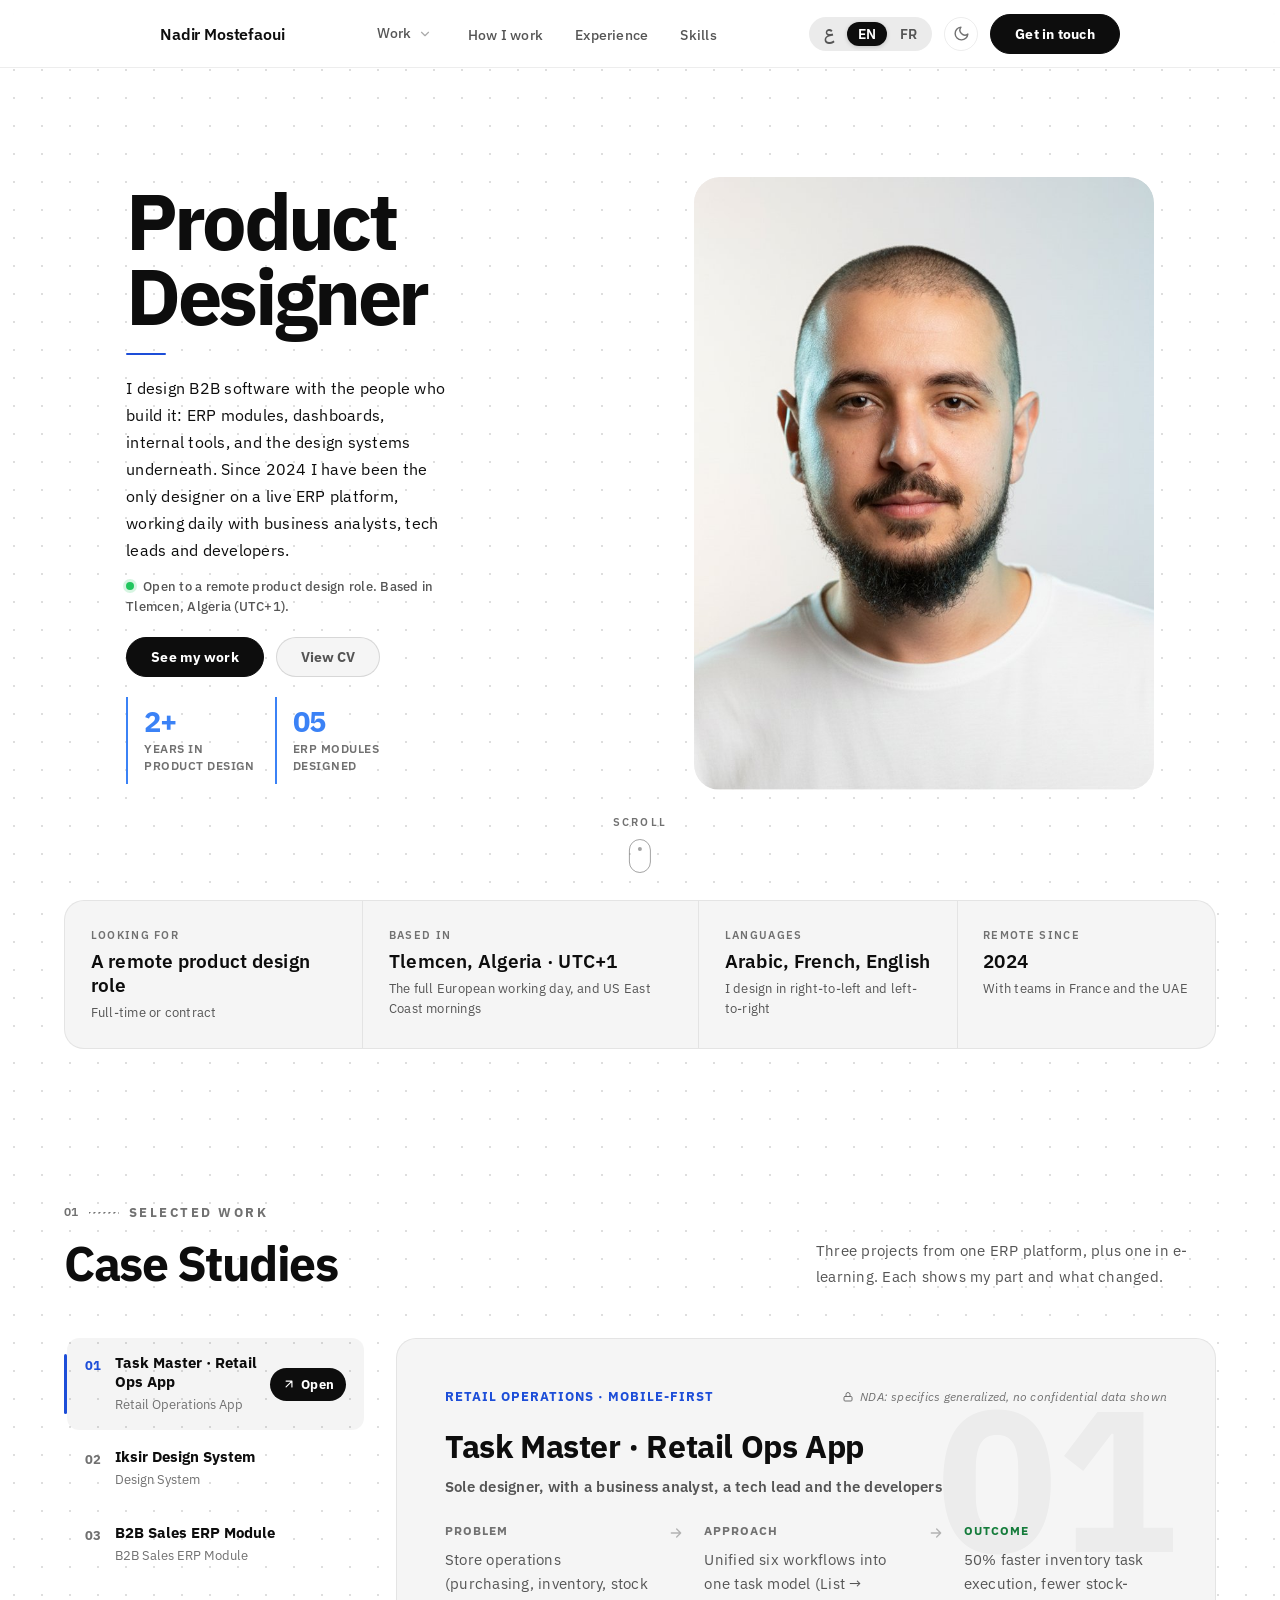
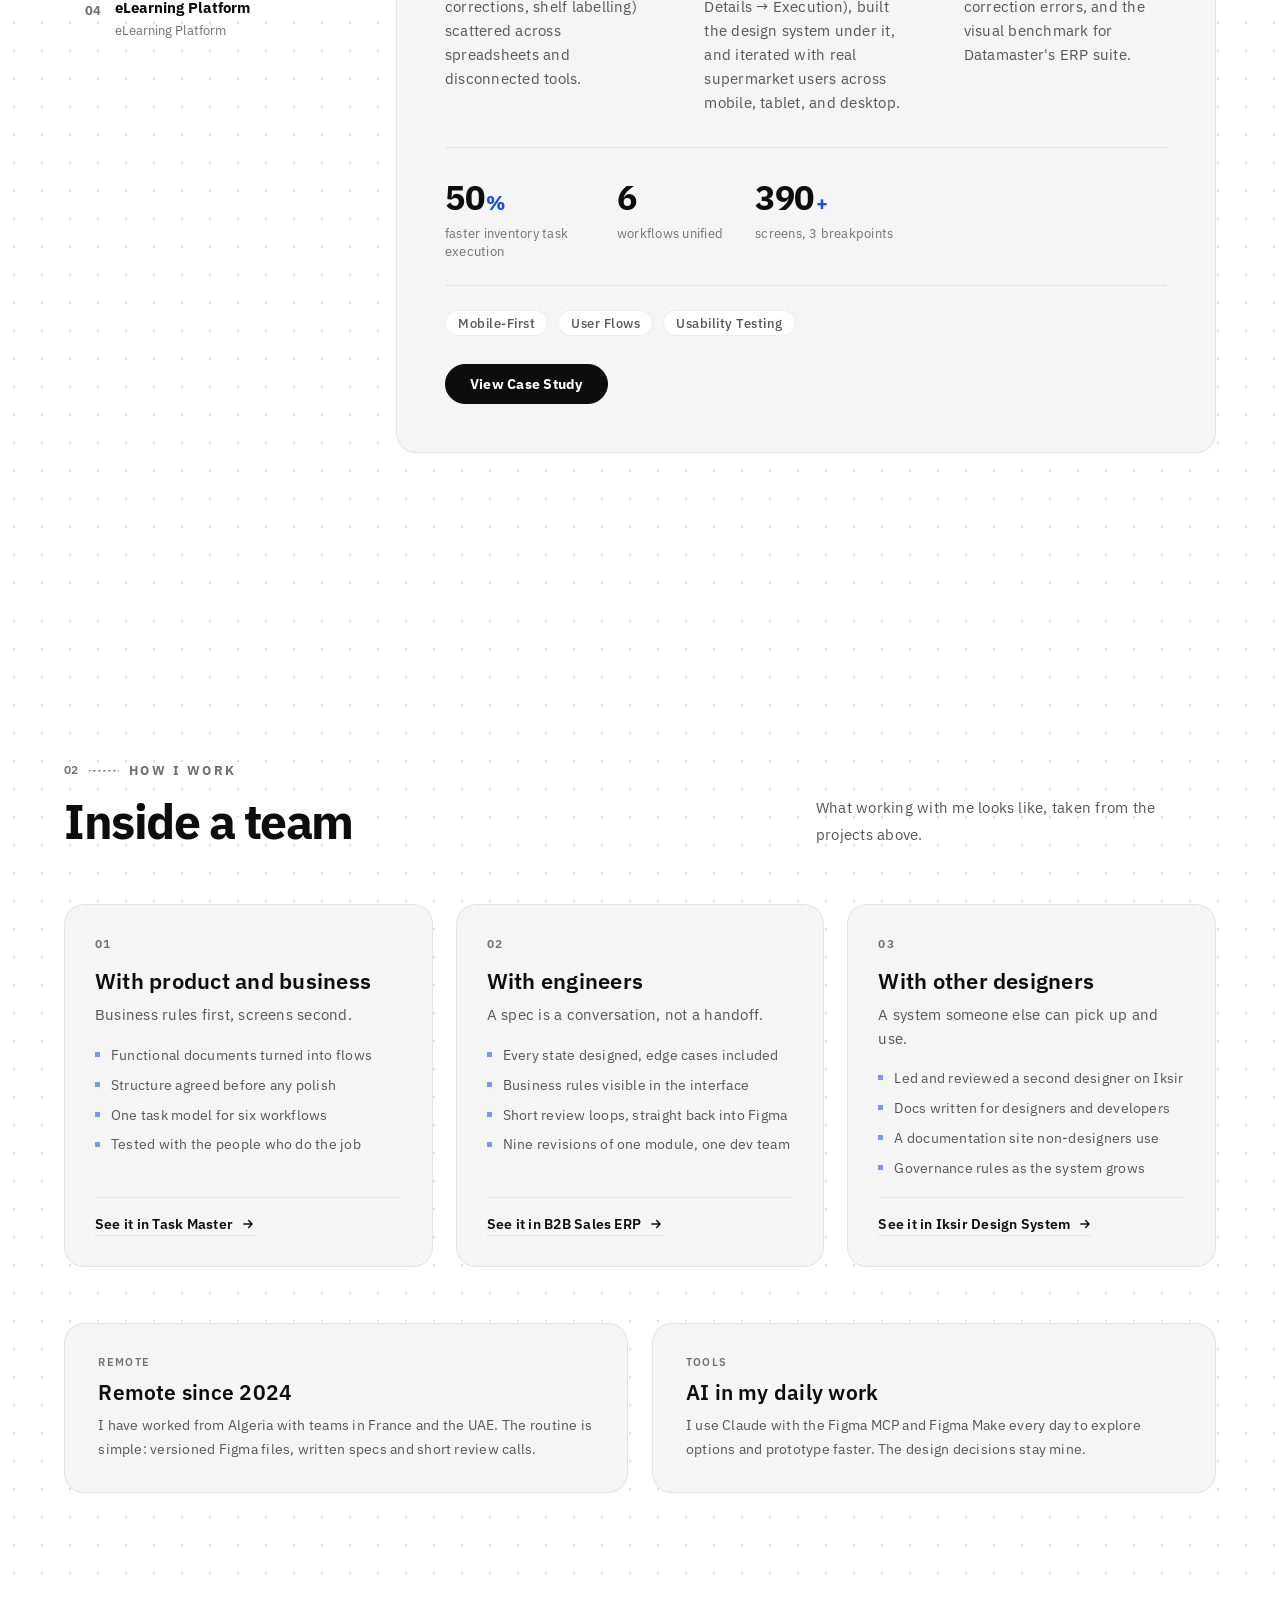
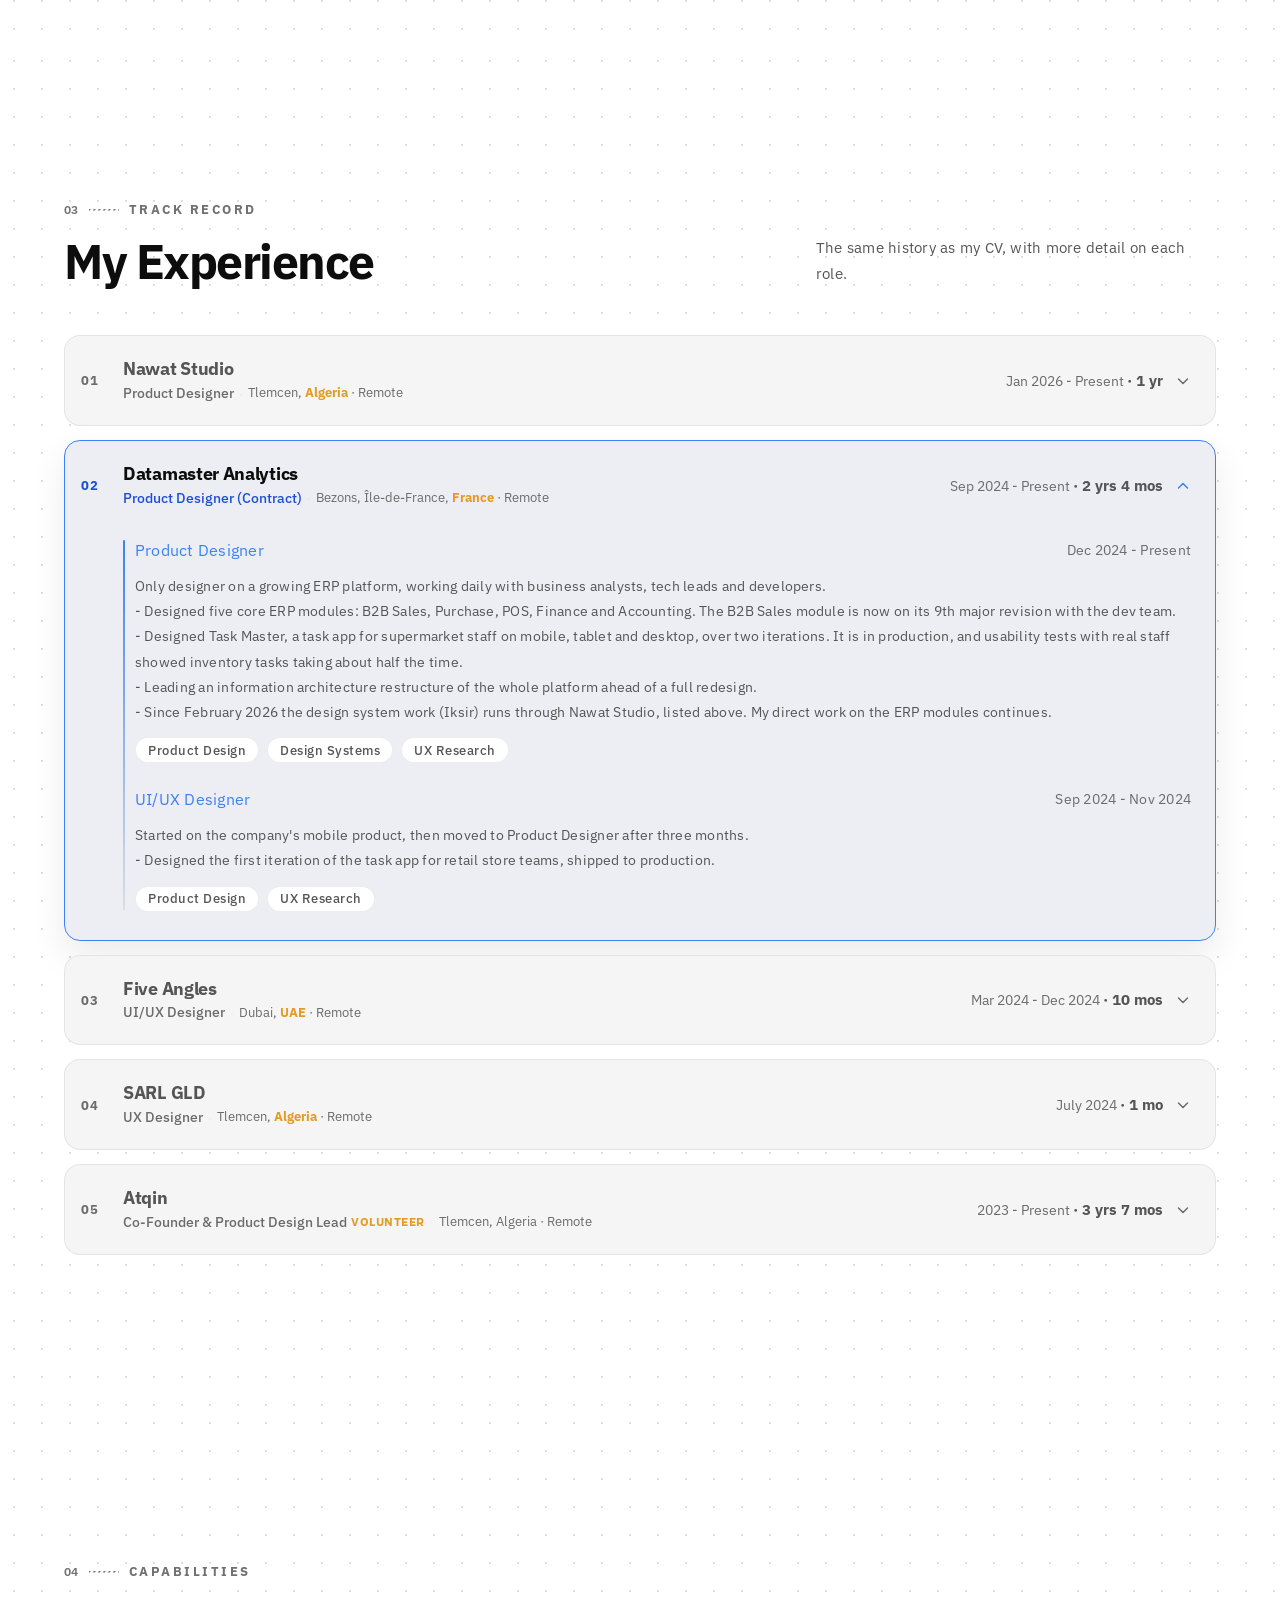
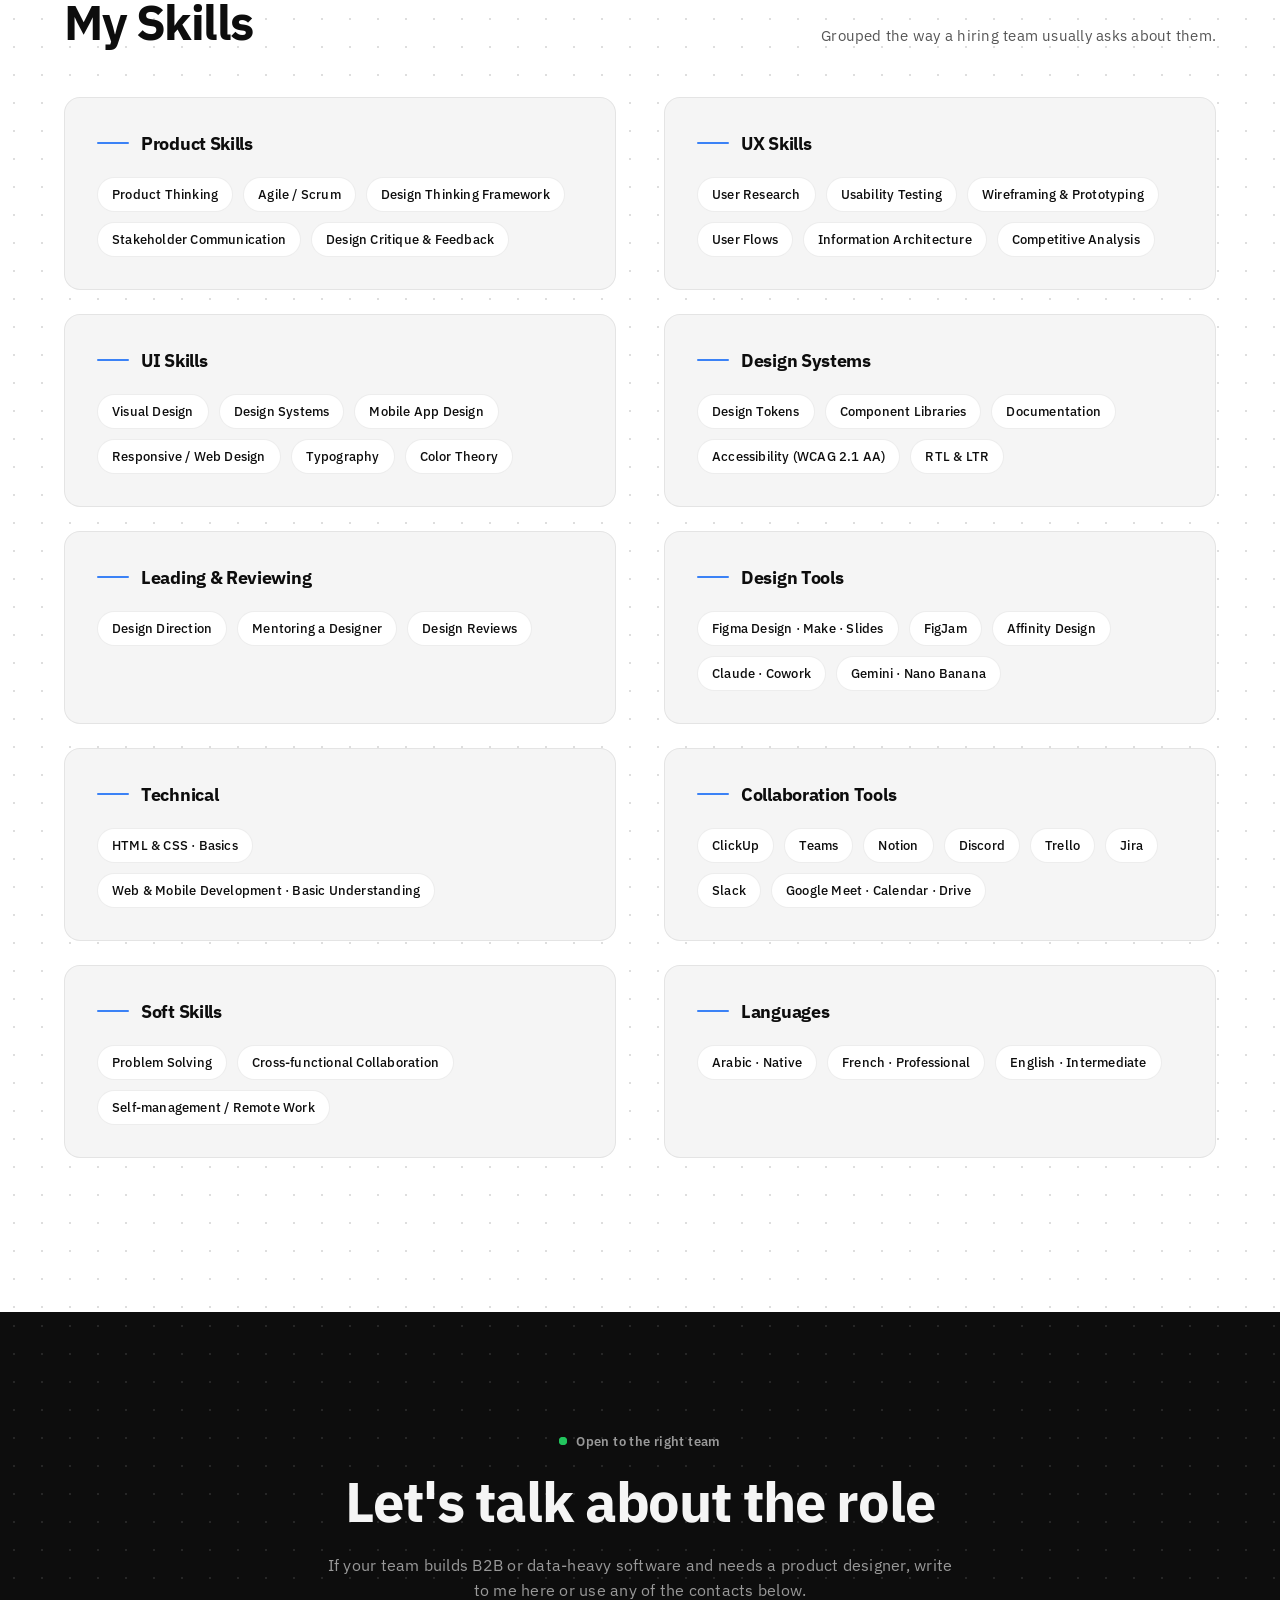
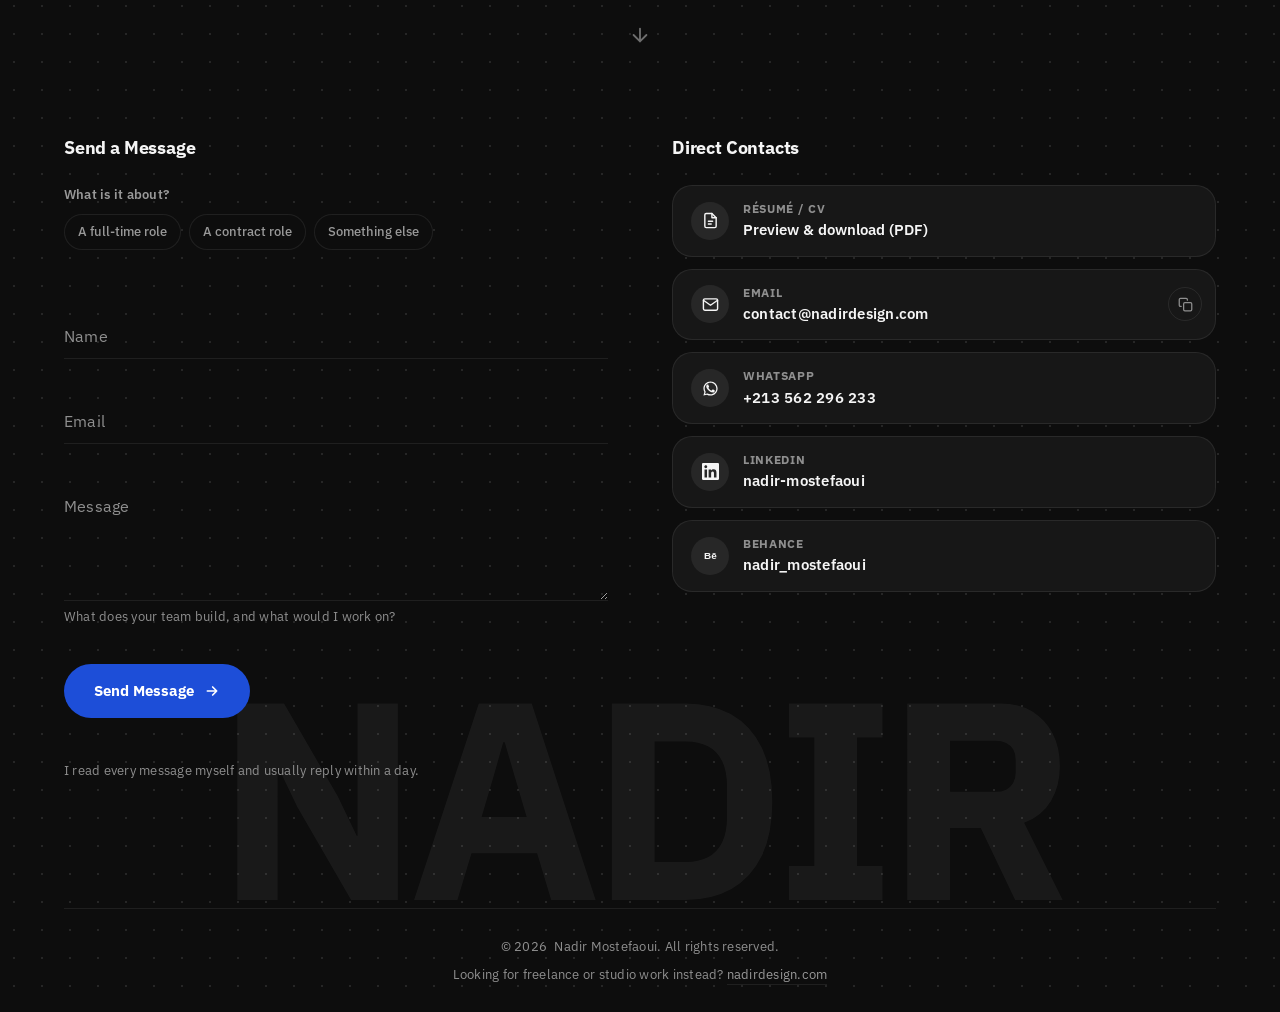
==== index.html @ 8ea9dc17 "First version" ====
<!DOCTYPE html>
<html lang="en" dir="ltr" data-theme="light">
<head>
  <meta charset="UTF-8">
  <meta name="viewport" content="width=device-width, initial-scale=1.0">
  <!-- i18n-page tells js/i18n.js which meta block to apply, so the title,
       description and social-share tags follow the selected language
       instead of staying English. -->
  <meta name="i18n-page" content="home">
  <meta name="description" content="Product designer for B2B software: ERP modules, dashboards, internal tools and the design systems under them. Remote from Algeria (UTC+1). Arabic, French, English.">
  <!-- JOBS SITE: kept out of search engines on purpose. It is reached by the
       link on the CV, and must never compete with nadirdesign.com in Google. -->
  <meta name="robots" content="noindex, follow">
  <meta name="author" content="Nadir Mostefaoui">
  <meta property="og:title" content="Nadir Mostefaoui · Product Designer for B2B SaaS, ERP and Design Systems">
  <meta property="og:description" content="Three case studies from a live ERP platform: a task app tested with real staff, a sales module, and a design system of 1,033 variables and 24 components.">
  <meta property="og:locale" content="en">
  <meta property="og:type" content="website">
  <!-- Social preview. og:image is a real 1200x630 render of the hero, not a
       logo card, so a shared link shows the actual page. It is deliberately
       ONE image for all three languages: crawlers read this static head
       before js/i18n.js runs, so a per-language swap would never be seen.
       The URL must stay absolute — relative og:image paths are ignored. -->
  <meta property="og:url" content="https://portfolio.nadirdesign.com/">
  <meta property="og:image" content="https://portfolio.nadirdesign.com/assets/images/og-cover.jpg">
  <meta property="og:image:width" content="1200">
  <meta property="og:image:height" content="630">
  <meta property="og:image:alt" content="Nadir Mostefaoui between the same title in two scripts: Product Designer in Latin and مُصَمِّم مُنتَجَات in Arabic">
  <meta name="twitter:card" content="summary_large_image">
  <meta name="twitter:image" content="https://portfolio.nadirdesign.com/assets/images/og-cover.jpg">

  <title>Nadir Mostefaoui · Product Designer for B2B SaaS, ERP and Design Systems</title>

  <!-- Scroll position on load — three scenarios:

       1. A RELOAD or BACK/FORWARD (bfcache) navigation should always land
          back on the Hero section, ignoring any leftover history scroll
          offset or URL hash. scrollRestoration = 'manual' plus an
          immediate scrollTo(0, 0) handle the common case; a pageshow
          listener is a second, later-firing pass for mobile Safari, which
          can still nudge the scroll position back after 'load' if the
          page's height changed since the offset was first recorded (e.g.
          an Experience accordion item was left open).

       2. A genuine INCOMING navigation carrying a URL hash — e.g. a
          case-study page's "Experience" nav link pointing to
          index.html#experience — must be honoured: the page should land
          on that section, not the Hero. The hash is still stripped from
          the address bar right away (keeps URLs clean, matches this
          site's plain '#work'-style nav links) but the target id is
          remembered in window.__pendingScrollTarget and applied by the
          hero-entrance trigger at the end of <body>, once the hero has
          been released.

       3. Same-page anchor clicks (already on index.html, clicking
          '#skills' etc.) never trigger a new document load, so this
          script doesn't run again — native + CSS smooth-scrolling just
          works on its own.

       The Navigation Timing API tells scenarios 1 and 2 apart: only a
       'navigate' entry (a fresh link/URL, not a reload or back/forward)
       with a hash counts as an incoming section link. -->
  <script>
    if ('scrollRestoration' in history) {
      history.scrollRestoration = 'manual';
    }

    var navType = 'navigate';
    if (performance.getEntriesByType && performance.getEntriesByType('navigation').length) {
      navType = performance.getEntriesByType('navigation')[0].type;
    } else if (performance.navigation) {
      navType = ['navigate', 'reload', 'back_forward'][performance.navigation.type] || 'navigate';
    }

    var isIncomingSectionLink = (navType === 'navigate' && !!location.hash);
    if (isIncomingSectionLink) {
      window.__pendingScrollTarget = location.hash.slice(1);
    }

    if (location.hash) {
      history.replaceState(null, '', location.pathname + location.search);
    }
    window.scrollTo(0, 0);
    window.addEventListener('pageshow', function (e) {
      if (e.persisted || !isIncomingSectionLink) {
        window.scrollTo(0, 0);
      }
    });
  </script>

  <!-- Favicon — swapped per language by the pre-paint script below and
       live by js/i18n.js's switchLang() (both target this id) . -->
  <link rel="icon" type="image/svg+xml" href="assets/icons/favicon.svg" id="favicon-link">

  <!-- Preload critical assets -->
  <link rel="preload" href="assets/images/profile.jpg" as="image">

  <!-- Fonts — a real <link> here (not the @import that used to live inside
       style.css) so the browser's HTML preloader discovers and starts
       fetching it immediately, in parallel with everything else in <head>.
       @import is only discovered after style.css itself has been fully
       fetched and parsed, adding a serial round-trip that delayed text
       rendering on first, cold-cache visits. -->
  <link rel="preconnect" href="https://fonts.googleapis.com">
  <link rel="preconnect" href="https://fonts.gstatic.com" crossorigin>
  <link rel="stylesheet" href="https://fonts.googleapis.com/css2?family=IBM+Plex+Sans:ital,wght@0,300;0,400;0,500;0,600;0,700;1,400&family=IBM+Plex+Sans+Arabic:wght@300;400;500;600;700&display=swap">

  <!-- Stylesheets -->
  <link rel="stylesheet" href="css/reset.css">
  <link rel="stylesheet" href="css/tokens.css">
  <link rel="stylesheet" href="css/style.css">
  <!-- JOBS SITE: every style that does not exist on nadirdesign.com lives in
       this one file, so style.css can stay an untouched copy of the main
       site's. -->
  <link rel="stylesheet" href="css/jobs.css">

  <!-- Apply theme before paint — prevents flash. Defaults to light mode
       for first-time visitors regardless of OS/browser color-scheme
       preference; only an explicit saved choice overrides it. -->
  <script>
    (function(){
      const t = localStorage.getItem('nadir-theme');
      document.documentElement.setAttribute('data-theme', t || 'light');
    })();
  </script>

  <!-- Apply language/direction before paint — prevents a flash of the wrong
       direction and of the wrong-script nav name (js/i18n.js's own
       switchLang() only runs on DOMContentLoaded, which is after first
       paint). Key/list mirror js/i18n.js's STORAGE_KEY and RTL_LANGS
       exactly — keep both in sync if either changes. Also swaps the favicon
       before the browser requests it, for the same reason. -->
  <script>
    (function(){
      const lang  = localStorage.getItem('nadir-lang') || 'en';
      const isRTL = lang === 'ar';
      document.documentElement.setAttribute('lang', lang);
      document.documentElement.setAttribute('dir', isRTL ? 'rtl' : 'ltr');

      const favicon = document.getElementById('favicon-link');
      if (favicon && isRTL) favicon.href = 'assets/icons/favicon-ar.svg';
    })();
  </script>
</head>
<body class="hero-pending">

  <!-- Custom cursor (desktop only) -->
  <div id="cursor-dot"  aria-hidden="true"></div>
  <div id="cursor-ring" aria-hidden="true"></div>

  <!-- ══════════════════════
       NAVBAR
  ══════════════════════ -->
  <header>
    <nav class="navbar" id="navbar" aria-label="Main navigation">
      <div class="nav-inner">

        <!-- Identity. Replaces the signature logo (removed 2026-08-05).
             Deliberately just the name in the site's own typeface, with no
             mark of any kind — nothing here is an image, so it needs no
             light/dark asset swap and no per-language file: `nav.name`
             carries the script. -->
        <a href="#" class="nav-identity" id="nav-logo" aria-label="Nadir Mostefaoui: Home">
          <!-- Two spans, not one JS-swapped string: js/i18n.js writes each
               [data-i18n] node independently, so a single node can only ever
               hold one key. CSS picks which is visible per breakpoint. -->
          <span class="nav-identity-name nav-identity-name--full" data-i18n="nav.name">Nadir Mostefaoui</span>
          <span class="nav-identity-name nav-identity-name--short" data-i18n="nav.name_short">Nadir</span>
        </a>

        <!-- Nav links -->
        <ul class="nav-links" id="nav-links" role="list">
          <li class="nav-item has-dropdown">
            <div class="nav-item-row">
              <a href="#work" class="nav-link" data-i18n="nav.projects">Work</a>
              <button type="button" class="nav-dropdown-toggle" aria-expanded="false" aria-controls="nav-dropdown-work"
                      aria-label="Show case studies menu" data-i18n-aria-label="nav.dropdown_aria">
                <svg class="chevron" width="14" height="14" viewBox="0 0 24 24" fill="none"
                     stroke="currentColor" stroke-width="2" stroke-linecap="round" stroke-linejoin="round" aria-hidden="true">
                  <polyline points="6 9 12 15 18 9"/>
                </svg>
              </button>
            </div>
            <div class="nav-dropdown" id="nav-dropdown-work">
              <div class="nav-dropdown-inner">
                <ul class="nav-dropdown-list" role="list">
                  <li><a href="case-studies/task-master.html" data-i18n="work.cs2.title">Task Master · Retail Ops App</a></li>
                  <li><a href="case-studies/iksir-design-system.html" data-i18n="work.cs5.title">Iksir Design System</a></li>
                  <li><a href="case-studies/b2b-sales-erp.html" data-i18n="work.cs3.title">B2B Sales ERP Module</a></li>
                  <li><a href="https://nadirdesign.notion.site/eLearning-Platform-Teacher-Side-2789267c734580818447e1667e1b8630?source=copy_link" target="_blank" rel="noopener noreferrer" data-i18n="work.cs4.title">eLearning Platform</a></li>
                  <li class="nav-dropdown-all"><a href="#work" data-i18n="nav.all_projects">All case studies</a></li>
                </ul>
              </div>
            </div>
          </li>
          <li><a href="#how"        class="nav-link" data-i18n="nav.how">How I work</a></li>
          <li><a href="#experience" class="nav-link" data-i18n="nav.experience">Experience</a></li>
          <li><a href="#skills"     class="nav-link" data-i18n="nav.skills">Skills</a></li>

          <!-- Mobile-only extras -->
          <li class="nav-mobile-status">
            <span class="nav-status-dot" aria-hidden="true"></span>
            <span data-i18n="footer.badge">Open to the right team</span>
          </li>
          <li class="nav-mobile-cta">
            <a href="#contact" class="btn btn-dark">
              <span data-i18n="nav.contact">Get in touch</span>
              <svg class="btn-arrow" width="14" height="14" viewBox="0 0 24 24" fill="none" stroke="currentColor" stroke-width="2.5" stroke-linecap="round" stroke-linejoin="round" aria-hidden="true"><path d="M5 12h14M13 6l6 6-6 6"/></svg>
            </a>
          </li>
          <li class="nav-mobile-controls">
            <div class="lang-switcher" role="group" aria-label="Select language">
              <button class="lang-btn" data-lang-btn="ar" aria-label="Arabic"  aria-pressed="false">ع</button>
              <button class="lang-btn active" data-lang-btn="en" aria-label="English" aria-pressed="true">EN</button>
              <button class="lang-btn" data-lang-btn="fr" aria-label="Français" aria-pressed="false">FR</button>
            </div>
            <button class="theme-toggle" data-theme-toggle aria-label="Switch theme" aria-pressed="false">
              <svg class="icon-moon" viewBox="0 0 24 24" fill="none" stroke="currentColor" stroke-width="2"
                   stroke-linecap="round" stroke-linejoin="round" aria-hidden="true">
                <path d="M21 12.79A9 9 0 1 1 11.21 3 7 7 0 0 0 21 12.79z"/>
              </svg>
              <svg class="icon-sun" viewBox="0 0 24 24" fill="none" stroke="currentColor" stroke-width="2"
                   stroke-linecap="round" stroke-linejoin="round" aria-hidden="true">
                <circle cx="12" cy="12" r="5"/>
                <line x1="12" y1="1"  x2="12" y2="3"/>
                <line x1="12" y1="21" x2="12" y2="23"/>
                <line x1="4.22" y1="4.22"  x2="5.64" y2="5.64"/>
                <line x1="18.36" y1="18.36" x2="19.78" y2="19.78"/>
                <line x1="1"  y1="12" x2="3"  y2="12"/>
                <line x1="21" y1="12" x2="23" y2="12"/>
                <line x1="4.22" y1="19.78" x2="5.64" y2="18.36"/>
                <line x1="18.36" y1="5.64"  x2="19.78" y2="4.22"/>
              </svg>
            </button>
          </li>
        </ul>

        <!-- Right side -->
        <div class="nav-end">
          <!-- Language switcher -->
          <div class="lang-switcher" role="group" aria-label="Select language">
            <button class="lang-btn" data-lang-btn="ar" aria-label="Arabic"  aria-pressed="false">ع</button>
            <button class="lang-btn active" data-lang-btn="en" aria-label="English" aria-pressed="true">EN</button>
            <button class="lang-btn" data-lang-btn="fr" aria-label="Français" aria-pressed="false">FR</button>
          </div>

          <!-- Theme toggle -->
          <button class="theme-toggle" data-theme-toggle aria-label="Switch to dark mode" aria-pressed="false">
            <svg class="icon-moon" viewBox="0 0 24 24" fill="none" stroke="currentColor" stroke-width="2"
                 stroke-linecap="round" stroke-linejoin="round" aria-hidden="true">
              <path d="M21 12.79A9 9 0 1 1 11.21 3 7 7 0 0 0 21 12.79z"/>
            </svg>
            <svg class="icon-sun" viewBox="0 0 24 24" fill="none" stroke="currentColor" stroke-width="2"
                 stroke-linecap="round" stroke-linejoin="round" aria-hidden="true">
              <circle cx="12" cy="12" r="5"/>
              <line x1="12" y1="1"  x2="12" y2="3"/>
              <line x1="12" y1="21" x2="12" y2="23"/>
              <line x1="4.22" y1="4.22"  x2="5.64" y2="5.64"/>
              <line x1="18.36" y1="18.36" x2="19.78" y2="19.78"/>
              <line x1="1"  y1="12" x2="3"  y2="12"/>
              <line x1="21" y1="12" x2="23" y2="12"/>
              <line x1="4.22" y1="19.78" x2="5.64" y2="18.36"/>
              <line x1="18.36" y1="5.64"  x2="19.78" y2="4.22"/>
            </svg>
          </button>

          <!-- CTA -->
          <a href="#contact" class="btn btn-dark">
            <span data-i18n="nav.contact">Get in touch</span>
            <svg class="btn-arrow" width="14" height="14" viewBox="0 0 24 24" fill="none" stroke="currentColor" stroke-width="2.5" stroke-linecap="round" stroke-linejoin="round" aria-hidden="true"><path d="M5 12h14M13 6l6 6-6 6"/></svg>
          </a>
        </div>

        <!-- Mobile hamburger -->
        <button class="nav-toggle" id="nav-toggle" aria-label="Open menu" aria-expanded="false" aria-controls="nav-links">
          <span></span><span></span><span></span>
        </button>

      </div>
    </nav>
  </header>

  <!-- Dim scrim behind the mobile menu pop-up — also acts as a
       tap-anywhere-to-close target. Mobile-only (see CSS). -->
  <div class="nav-backdrop" id="nav-backdrop" aria-hidden="true"></div>

  <main>

    <!-- ══════════════════════
         HERO SECTION
    ══════════════════════ -->
    <section class="hero" id="hero" aria-labelledby="hero-title">



      <!-- Left: all content. The greeting line ("Hi, I'm Nadir Mostefaoui" with
           a pulsing dot) was removed 2026-08-05: once the navbar started
           showing his name, the hero repeated it a couple of hundred pixels
           below. The section now opens straight on the display title. -->
      <div class="hero-content">

        <!-- Mobile-only grouping wrapper. display:contents on desktop so it has
             zero effect on the existing flex layout there. -->
        <div class="hero-bottom-group">

          <!-- "Bilingual duet" display title. The ghost span renders the OTHER
               script behind the live one (Arabic behind EN/FR, Latin behind AR)
               as a faint background layer — it makes the Arabic/English design
               fluency visible in the first thing a visitor sees.

               This span structure MUST also be duplicated in every locale's
               `hero.title` string in js/i18n.js: switchLang() overwrites this
               h1 via innerHTML on every language change, so markup authored
               only here would be destroyed on the first switch.

               The ghost is aria-hidden so the h1's accessible name stays the
               single real title, and it uses the unpointed Arabic (no tashkeel)
               because diacritics read as noise at 9% opacity. -->
          <h1 class="hero-title" id="hero-title" data-i18n="hero.title" data-i18n-html>
            <span class="ht-ghost" aria-hidden="true">مصمم منتجات</span><span class="ht-main"><span class="ht-l">Product</span><span class="ht-l">Designer</span></span>
          </h1>

          <div class="hero-divider" aria-hidden="true"></div>

          <!-- data-i18n-html because the string carries markup: the closing
               availability line is wrapped in .hero-bio-sig so it sets as a
               smaller caption with a status dot. The same markup lives in all
               three locale strings in js/i18n.jobs.js, since switchLang()
               overwrites this node. The copy below is the first-paint fallback. -->
          <p class="hero-bio" data-i18n="hero.bio" data-i18n-html>I design B2B software with the people who build it: ERP modules, dashboards, internal tools, and the design systems underneath. Since 2024 I have been the only designer on a live ERP platform, working daily with business analysts, tech leads and developers.<span class="hero-bio-sig hero-open"><span class="hero-open-dot" aria-hidden="true"></span>Open to a remote product design role. Based in Tlemcen, Algeria (UTC+1).</span></p>

          <!-- A visitor here usually arrives FROM the CV, so the first action
               is the work. The CV is the second, for someone who landed here
               some other way. -->
          <div class="hero-actions">
            <a href="#work" class="btn btn-dark">
              <span data-i18n="hero.cta_primary">See my work</span>
              <svg class="btn-arrow" width="14" height="14" viewBox="0 0 24 24" fill="none" stroke="currentColor" stroke-width="2.5" stroke-linecap="round" stroke-linejoin="round" aria-hidden="true"><path d="M5 12h14M13 6l6 6-6 6"/></svg>
            </a>
            <button type="button" class="btn btn-ghost-fill" data-cv-open>
              <span data-i18n="hero.cta_cv">View CV</span>
              <svg class="btn-arrow" width="14" height="14" viewBox="0 0 24 24" fill="none" stroke="currentColor" stroke-width="2.5" stroke-linecap="round" stroke-linejoin="round" aria-hidden="true"><path d="M5 12h14M13 6l6 6-6 6"/></svg>
            </button>
          </div>

          <!-- Stats -->
          <div class="hero-stats" aria-label="Quick stats">
            <div class="stat-item">
              <span class="stat-num" data-i18n="hero.stat2_num">2+</span>
              <span class="stat-label" data-i18n="hero.stat2_label">Years in
product design</span>
            </div>
            <div class="stat-item">
              <span class="stat-num" data-i18n="hero.stat3_num">05</span>
              <span class="stat-label" data-i18n="hero.stat3_label">ERP modules
designed</span>
            </div>
          </div>

        </div>

      </div>

      <!-- Right: portrait photo card. On mobile this becomes the full-bleed
           background for the whole hero, with .hero-content overlaid on top. -->
      <div class="hero-portrait-wrap" aria-hidden="true">
        <div class="portrait-card-wrapper">

          <!-- Offset ghost card for depth (mobile only) -->
          <div class="portrait-card-bg"></div>

          <!-- Main card: image (+ mobile scrim, added in CSS via ::before) -->
          <div class="portrait-card-inner">
            <img
              src="assets/images/profile.jpg"
              alt=""
              class="hero-portrait-img"
              loading="eager"
              fetchpriority="high"
            >
          </div>

        </div>
      </div>

      <!-- Scroll cue: fades out once the visitor scrolls -->
      <a class="scroll-cue" href="#work" aria-label="Scroll to explore" data-i18n-aria-label="hero.scroll_aria">
        <span class="scroll-cue__label" data-i18n="hero.scroll">Scroll</span>
        <span class="scroll-cue__track" aria-hidden="true"><span class="scroll-cue__dot"></span></span>
      </a>

    </section>

    <!-- ══════════════════════════════════════════════
         AT A GLANCE (jobs site only)
         The four things a recruiter screens for before reading anything
         else, set as one quiet spec row. Not a numbered section: it has no
         .exp-label-row, so the section counter skips it.
    ══════════════════════════════════════════════ -->
    <section class="glance" aria-label="At a glance" data-i18n-aria-label="glance.aria">
      <dl class="glance-grid">
        <div class="glance-cell">
          <dt class="glance-k" data-i18n="glance.k1">Looking for</dt>
          <dd class="glance-v" data-i18n="glance.v1">A remote product design role</dd>
          <dd class="glance-s" data-i18n="glance.s1">Full-time or contract</dd>
        </div>
        <div class="glance-cell">
          <dt class="glance-k" data-i18n="glance.k2">Based in</dt>
          <dd class="glance-v" data-i18n="glance.v2">Tlemcen, Algeria · UTC+1</dd>
          <dd class="glance-s" data-i18n="glance.s2">The full European working day, and US East Coast mornings</dd>
        </div>
        <div class="glance-cell">
          <dt class="glance-k" data-i18n="glance.k3">Languages</dt>
          <dd class="glance-v" data-i18n="glance.v3">Arabic, French, English</dd>
          <dd class="glance-s" data-i18n="glance.s3">I design in right-to-left and left-to-right</dd>
        </div>
        <div class="glance-cell">
          <dt class="glance-k" data-i18n="glance.k4">Remote since</dt>
          <dd class="glance-v" data-i18n="glance.v4">2024</dd>
          <dd class="glance-s" data-i18n="glance.s4">With teams in France and the UAE</dd>
        </div>
      </dl>
    </section>

    <!-- ══════════════════════════════════════════════
         WORK / CASE STUDIES SECTION
    ══════════════════════════════════════════════ -->
    <section id="work" class="work-section" aria-labelledby="work-title">
      <div class="work-container">

        <div class="exp-header">
          <div class="exp-label-row">
            <span class="exp-label-line" aria-hidden="true"></span>
            <span class="exp-label-text" data-i18n="work.label">SELECTED WORK</span>
          </div>
          <div class="exp-title-row">
            <h2 class="exp-title" id="work-title" data-i18n="work.title">Case Studies</h2>
            <p class="exp-subtitle" data-i18n="work.subtitle">Three projects from one ERP platform, plus one in e-learning. Each shows my part and what changed.</p>
          </div>
        </div>

        <div class="work-explorer">

          <div class="work-tablist" role="tablist" aria-orientation="vertical" aria-label="Case studies">
            <div class="work-tab-item">
              <button class="work-tab" role="tab" id="work-tab-2" aria-selected="true" aria-controls="work-panel-2" tabindex="0" data-index="0">
                <span class="work-tab-num" aria-hidden="true">01</span>
                <span class="work-tab-info">
                  <span class="work-tab-company" data-i18n="work.cs2.title">Task Master · Retail Ops App</span>
                  <span class="work-tab-short" data-i18n="work.cs2.short">Task Master</span>
                  <span class="work-tab-hook" data-i18n="work.cs2.hook">Retail Operations App</span>
                </span>
              </button>
              <a class="work-tab-open" href="case-studies/task-master.html" data-i18n-aria-label="work.open_aria" aria-label="Open case study">
                <svg width="14" height="14" viewBox="0 0 24 24" fill="none" stroke="currentColor" stroke-width="2" stroke-linecap="round" stroke-linejoin="round" aria-hidden="true"><path d="M7 17L17 7M7 7h10v10"/></svg>
                <span data-i18n="work.open_label">Open</span>
              </a>
            </div>
            <div class="work-tab-item">
              <button class="work-tab" role="tab" id="work-tab-5" aria-selected="false" aria-controls="work-panel-5" tabindex="-1" data-index="1">
                <span class="work-tab-num" aria-hidden="true">02</span>
                <span class="work-tab-info">
                  <span class="work-tab-company" data-i18n="work.cs5.title">Iksir Design System</span>
                  <span class="work-tab-short" data-i18n="work.cs5.short">Design System</span>
                  <span class="work-tab-hook" data-i18n="work.cs5.hook">Design System</span>
                </span>
              </button>
              <a class="work-tab-open" href="case-studies/iksir-design-system.html" data-i18n-aria-label="work.open_aria" aria-label="Open case study">
                <svg width="14" height="14" viewBox="0 0 24 24" fill="none" stroke="currentColor" stroke-width="2" stroke-linecap="round" stroke-linejoin="round" aria-hidden="true"><path d="M7 17L17 7M7 7h10v10"/></svg>
                <span data-i18n="work.open_label">Open</span>
              </a>
            </div>
            <div class="work-tab-item">
              <button class="work-tab" role="tab" id="work-tab-3" aria-selected="false" aria-controls="work-panel-3" tabindex="-1" data-index="2">
                <span class="work-tab-num" aria-hidden="true">03</span>
                <span class="work-tab-info">
                  <span class="work-tab-company" data-i18n="work.cs3.title">B2B Sales ERP Module</span>
                  <span class="work-tab-short" data-i18n="work.cs3.short">Sales ERP</span>
                  <span class="work-tab-hook" data-i18n="work.cs3.hook">B2B Sales ERP Module</span>
                </span>
              </button>
              <a class="work-tab-open" href="case-studies/b2b-sales-erp.html" data-i18n-aria-label="work.open_aria" aria-label="Open case study">
                <svg width="14" height="14" viewBox="0 0 24 24" fill="none" stroke="currentColor" stroke-width="2" stroke-linecap="round" stroke-linejoin="round" aria-hidden="true"><path d="M7 17L17 7M7 7h10v10"/></svg>
                <span data-i18n="work.open_label">Open</span>
              </a>
            </div>
            <div class="work-tab-item">
              <button class="work-tab" role="tab" id="work-tab-4" aria-selected="false" aria-controls="work-panel-4" tabindex="-1" data-index="3">
                <span class="work-tab-num" aria-hidden="true">04</span>
                <span class="work-tab-info">
                  <span class="work-tab-company" data-i18n="work.cs4.title">eLearning Platform</span>
                  <span class="work-tab-short" data-i18n="work.cs4.short">eLearning</span>
                  <span class="work-tab-hook" data-i18n="work.cs4.hook">eLearning Platform</span>
                </span>
              </button>
              <a class="work-tab-open" href="https://nadirdesign.notion.site/eLearning-Platform-Teacher-Side-2789267c734580818447e1667e1b8630?source=copy_link" target="_blank" rel="noopener noreferrer" data-i18n-aria-label="work.open_aria" aria-label="Open case study">
                <svg width="14" height="14" viewBox="0 0 24 24" fill="none" stroke="currentColor" stroke-width="2" stroke-linecap="round" stroke-linejoin="round" aria-hidden="true"><path d="M7 17L17 7M7 7h10v10"/></svg>
                <span data-i18n="work.open_label">Open</span>
              </a>
            </div>
            <span class="work-tab-indicator" aria-hidden="true"></span>
          </div>

          <div class="work-panels">

            <!-- ── CS2: Task Management App ── -->
            <article class="work-panel is-active" role="tabpanel" id="work-panel-2" aria-labelledby="work-tab-2" tabindex="0">
              <span class="work-panel-ghost-num" aria-hidden="true">01</span>
              <div class="work-panel-top">
                <span class="work-panel-tag" data-i18n="work.cs2.tag">Retail Operations · Mobile-First</span>
                <span class="work-panel-nda">
                  <svg width="12" height="12" viewBox="0 0 24 24" fill="none" stroke="currentColor" stroke-width="2" stroke-linecap="round" stroke-linejoin="round" aria-hidden="true"><rect x="4" y="11" width="16" height="9" rx="2"/><path d="M8 11V7a4 4 0 0 1 8 0v4"/></svg>
                  <span data-i18n="work.nda">NDA: specifics generalized, no confidential data shown</span>
                </span>
              </div>
              <h3 class="work-panel-title" data-i18n="work.cs2.title">Task Master · Retail Ops App</h3>
              <p class="work-panel-meta" data-i18n="work.cs2.role">Sole designer, with a business analyst, a tech lead and the developers</p>

              <div class="work-panel-flow">
                <div class="work-flow-step">
                  <span class="work-flow-label" data-i18n="work.flow_problem">Problem</span>
                  <p data-i18n="work.cs2.problem">Store operations (purchasing, inventory, stock corrections, shelf labelling) scattered across spreadsheets and disconnected tools.</p>
                </div>
                <svg class="work-flow-arrow" width="16" height="16" viewBox="0 0 24 24" fill="none" stroke="currentColor" stroke-width="2" stroke-linecap="round" stroke-linejoin="round" aria-hidden="true"><path d="M5 12h14M13 6l6 6-6 6"/></svg>
                <div class="work-flow-step">
                  <span class="work-flow-label" data-i18n="work.flow_approach">Approach</span>
                  <p data-i18n="work.cs2.approach">Unified six workflows into one task model (List → Details → Execution), built the design system under it, and iterated with real supermarket users across mobile, tablet, and desktop.</p>
                </div>
                <svg class="work-flow-arrow" width="16" height="16" viewBox="0 0 24 24" fill="none" stroke="currentColor" stroke-width="2" stroke-linecap="round" stroke-linejoin="round" aria-hidden="true"><path d="M5 12h14M13 6l6 6-6 6"/></svg>
                <div class="work-flow-step work-flow-step--outcome">
                  <span class="work-flow-label" data-i18n="work.flow_outcome">Outcome</span>
                  <p data-i18n="work.cs2.outcome">50% faster inventory task execution, fewer stock-correction errors, and the visual benchmark for Datamaster's ERP suite.</p>
                </div>
              </div>

              <div class="work-panel-stats">
                <div class="work-stat">
                  <span class="work-stat-value"><span class="work-stat-num" data-count="50">0</span><span class="work-stat-suffix">%</span></span>
                  <span class="work-stat-label" data-i18n="work.cs2.stat1_label">faster inventory task execution</span>
                </div>
                <div class="work-stat">
                  <span class="work-stat-value"><span class="work-stat-num" data-count="6">0</span><span class="work-stat-suffix"></span></span>
                  <span class="work-stat-label" data-i18n="work.cs2.stat2_label">workflows unified</span>
                </div>
                <div class="work-stat">
                  <span class="work-stat-value"><span class="work-stat-num" data-count="390">0</span><span class="work-stat-suffix">+</span></span>
                  <span class="work-stat-label" data-i18n="work.cs2.stat3_label">screens, 3 breakpoints</span>
                </div>
              </div>

              <div class="work-panel-tags">
                <span class="exp-tag" data-i18n="work.cs2.tag1">Mobile-First</span>
                <span class="exp-tag" data-i18n="work.cs2.tag2">User Flows</span>
                <span class="exp-tag" data-i18n="work.cs2.tag3">Usability Testing</span>
              </div>

              <a class="btn btn-dark work-panel-cta" href="case-studies/task-master.html">
                <span data-i18n="work.cta">View Case Study</span>
                <svg class="btn-arrow" width="14" height="14" viewBox="0 0 24 24" fill="none" stroke="currentColor" stroke-width="2.5" stroke-linecap="round" stroke-linejoin="round" aria-hidden="true"><path d="M5 12h14M13 6l6 6-6 6"/></svg>
              </a>
            </article>

            <!-- ── CS5: Iksir Design System ── -->
            <article class="work-panel" role="tabpanel" id="work-panel-5" aria-labelledby="work-tab-5" tabindex="0" hidden>
              <span class="work-panel-ghost-num" aria-hidden="true">02</span>
              <div class="work-panel-top">
                <span class="work-panel-tag" data-i18n="work.cs5.tag">ERP · Design System</span>
                <span class="work-panel-nda">
                  <svg width="12" height="12" viewBox="0 0 24 24" fill="none" stroke="currentColor" stroke-width="2" stroke-linecap="round" stroke-linejoin="round" aria-hidden="true"><rect x="4" y="11" width="16" height="9" rx="2"/><path d="M8 11V7a4 4 0 0 1 8 0v4"/></svg>
                  <span data-i18n="work.nda">NDA: specifics generalized, no confidential data shown</span>
                </span>
              </div>
              <h3 class="work-panel-title" data-i18n="work.cs5.title">Iksir Design System</h3>
              <p class="work-panel-meta" data-i18n="work.cs5.role">Led the project, with a second designer</p>

              <div class="work-panel-flow">
                <div class="work-flow-step">
                  <span class="work-flow-label" data-i18n="work.flow_problem">Problem</span>
                  <p data-i18n="work.cs5.problem">A growing ERP and mobile suite with no shared UI language: inconsistent components, slow builds, and no accessibility or trilingual foundation.</p>
                </div>
                <svg class="work-flow-arrow" width="16" height="16" viewBox="0 0 24 24" fill="none" stroke="currentColor" stroke-width="2" stroke-linecap="round" stroke-linejoin="round" aria-hidden="true"><path d="M5 12h14M13 6l6 6-6 6"/></svg>
                <div class="work-flow-step">
                  <span class="work-flow-label" data-i18n="work.flow_approach">Approach</span>
                  <p data-i18n="work.cs5.approach">Led a token-first design system (a three-layer token architecture, accessibility baked in, a trilingual (LTR/RTL) foundation, and the entire mobile layer), documented for dev handoff.</p>
                </div>
                <svg class="work-flow-arrow" width="16" height="16" viewBox="0 0 24 24" fill="none" stroke="currentColor" stroke-width="2" stroke-linecap="round" stroke-linejoin="round" aria-hidden="true"><path d="M5 12h14M13 6l6 6-6 6"/></svg>
                <div class="work-flow-step work-flow-step--outcome">
                  <span class="work-flow-label" data-i18n="work.flow_outcome">Outcome</span>
                  <p data-i18n="work.cs5.outcome">Shipped V1, and the team now designs and builds against it: one source of truth across web and mobile, with light/dark and RTL handled automatically.</p>
                </div>
              </div>

              <div class="work-panel-stats">
                <div class="work-stat">
                  <span class="work-stat-value"><span class="work-stat-num" data-count="1033">0</span><span class="work-stat-suffix"></span></span>
                  <span class="work-stat-label" data-i18n="work.cs5.stat1_label">design variables</span>
                </div>
                <div class="work-stat">
                  <span class="work-stat-value"><span class="work-stat-num" data-count="24">0</span><span class="work-stat-suffix"></span></span>
                  <span class="work-stat-label" data-i18n="work.cs5.stat2_label">components shipped</span>
                </div>
              </div>

              <div class="work-panel-tags">
                <span class="exp-tag" data-i18n="work.cs5.tag1">Design Systems</span>
                <span class="exp-tag" data-i18n="work.cs5.tag2">Accessibility</span>
                <span class="exp-tag" data-i18n="work.cs5.tag3">Design Tokens</span>
              </div>

              <a class="btn btn-dark work-panel-cta" href="case-studies/iksir-design-system.html">
                <span data-i18n="work.cta">View Case Study</span>
                <svg class="btn-arrow" width="14" height="14" viewBox="0 0 24 24" fill="none" stroke="currentColor" stroke-width="2.5" stroke-linecap="round" stroke-linejoin="round" aria-hidden="true"><path d="M5 12h14M13 6l6 6-6 6"/></svg>
              </a>
            </article>

            <!-- ── CS3: B2B Sales ERP Module ── -->
            <article class="work-panel" role="tabpanel" id="work-panel-3" aria-labelledby="work-tab-3" tabindex="0" hidden>
              <span class="work-panel-ghost-num" aria-hidden="true">03</span>
              <div class="work-panel-top">
                <span class="work-panel-tag" data-i18n="work.cs3.tag">ERP · Sales Operations</span>
                <span class="work-panel-nda">
                  <svg width="12" height="12" viewBox="0 0 24 24" fill="none" stroke="currentColor" stroke-width="2" stroke-linecap="round" stroke-linejoin="round" aria-hidden="true"><rect x="4" y="11" width="16" height="9" rx="2"/><path d="M8 11V7a4 4 0 0 1 8 0v4"/></svg>
                  <span data-i18n="work.nda">NDA: specifics generalized, no confidential data shown</span>
                </span>
              </div>
              <h3 class="work-panel-title" data-i18n="work.cs3.title">B2B Sales ERP Module</h3>
              <p class="work-panel-meta" data-i18n="work.cs3.role">Product designer, with a business analyst, a tech lead and developers</p>

              <div class="work-panel-flow">
                <div class="work-flow-step">
                  <span class="work-flow-label" data-i18n="work.flow_problem">Problem</span>
                  <p data-i18n="work.cs3.problem">Client, order, and invoice data fragmented across tools: dense screens, poor readability.</p>
                </div>
                <svg class="work-flow-arrow" width="16" height="16" viewBox="0 0 24 24" fill="none" stroke="currentColor" stroke-width="2" stroke-linecap="round" stroke-linejoin="round" aria-hidden="true"><path d="M5 12h14M13 6l6 6-6 6"/></svg>
                <div class="work-flow-step">
                  <span class="work-flow-label" data-i18n="work.flow_approach">Approach</span>
                  <p data-i18n="work.cs3.approach">Mid-fidelity, three-zone layout (navigation, tables, and quick actions), prioritizing logic over polish across 4 end-to-end sales flows.</p>
                </div>
                <svg class="work-flow-arrow" width="16" height="16" viewBox="0 0 24 24" fill="none" stroke="currentColor" stroke-width="2" stroke-linecap="round" stroke-linejoin="round" aria-hidden="true"><path d="M5 12h14M13 6l6 6-6 6"/></svg>
                <div class="work-flow-step work-flow-step--outcome">
                  <span class="work-flow-label" data-i18n="work.flow_outcome">Outcome</span>
                  <p data-i18n="work.cs3.outcome">A clear data hierarchy across the full quote-to-return flow, and the layout foundation for 3 more ERP modules.</p>
                </div>
              </div>

              <div class="work-panel-stats">
                <div class="work-stat">
                  <span class="work-stat-value"><span class="work-stat-num" data-count="8">0</span><span class="work-stat-suffix"></span></span>
                  <span class="work-stat-label" data-i18n="work.cs3.stat1_label">core screens</span>
                </div>
                <div class="work-stat">
                  <span class="work-stat-value"><span class="work-stat-num" data-count="50">0</span><span class="work-stat-suffix"></span></span>
                  <span class="work-stat-label" data-i18n="work.cs3.stat2_label">frame states</span>
                </div>
                <div class="work-stat">
                  <span class="work-stat-value"><span class="work-stat-num" data-count="9.1">0.0</span><span class="work-stat-suffix"></span></span>
                  <span class="work-stat-label" data-i18n="work.cs3.stat3_label">version reached</span>
                </div>
              </div>

              <div class="work-panel-tags">
                <span class="exp-tag" data-i18n="work.cs3.tag1">Data Visualization</span>
                <span class="exp-tag" data-i18n="work.cs3.tag2">Enterprise UX</span>
                <span class="exp-tag" data-i18n="work.cs3.tag3">Prototyping</span>
              </div>

              <a class="btn btn-dark work-panel-cta" href="case-studies/b2b-sales-erp.html">
                <span data-i18n="work.cta">View Case Study</span>
                <svg class="btn-arrow" width="14" height="14" viewBox="0 0 24 24" fill="none" stroke="currentColor" stroke-width="2.5" stroke-linecap="round" stroke-linejoin="round" aria-hidden="true"><path d="M5 12h14M13 6l6 6-6 6"/></svg>
              </a>
            </article>

            <!-- ── CS4: eLearning Platform ── -->
            <article class="work-panel" role="tabpanel" id="work-panel-4" aria-labelledby="work-tab-4" tabindex="0" hidden>
              <span class="work-panel-ghost-num" aria-hidden="true">04</span>
              <div class="work-panel-top">
                <span class="work-panel-tag" data-i18n="work.cs4.tag">eLearning · Multi-Role Platform</span>
                <span class="work-panel-nda">
                  <svg width="12" height="12" viewBox="0 0 24 24" fill="none" stroke="currentColor" stroke-width="2" stroke-linecap="round" stroke-linejoin="round" aria-hidden="true"><rect x="4" y="11" width="16" height="9" rx="2"/><path d="M8 11V7a4 4 0 0 1 8 0v4"/></svg>
                  <span data-i18n="work.nda">NDA: specifics generalized, no confidential data shown</span>
                </span>
              </div>
              <h3 class="work-panel-title" data-i18n="work.cs4.title">eLearning Platform</h3>
              <p class="work-panel-meta" data-i18n="work.cs4.role">UI/UX designer at Five Angles (agency)</p>

              <div class="work-panel-flow">
                <div class="work-flow-step">
                  <span class="work-flow-label" data-i18n="work.flow_problem">Problem</span>
                  <p data-i18n="work.cs4.problem">Teachers hosted lessons on YouTube with no control over courses, students, or analytics.</p>
                </div>
                <svg class="work-flow-arrow" width="16" height="16" viewBox="0 0 24 24" fill="none" stroke="currentColor" stroke-width="2" stroke-linecap="round" stroke-linejoin="round" aria-hidden="true"><path d="M5 12h14M13 6l6 6-6 6"/></svg>
                <div class="work-flow-step">
                  <span class="work-flow-label" data-i18n="work.flow_approach">Approach</span>
                  <p data-i18n="work.cs4.approach">Ran a Design Thinking process across 3 roles (Teacher, Admin, Super Admin), with role-based permissions and modular chapters → lessons → exams.</p>
                </div>
                <svg class="work-flow-arrow" width="16" height="16" viewBox="0 0 24 24" fill="none" stroke="currentColor" stroke-width="2" stroke-linecap="round" stroke-linejoin="round" aria-hidden="true"><path d="M5 12h14M13 6l6 6-6 6"/></svg>
                <div class="work-flow-step work-flow-step--outcome">
                  <span class="work-flow-label" data-i18n="work.flow_outcome">Outcome</span>
                  <p data-i18n="work.cs4.outcome">Teachers can now fully manage courses without external platforms, a centralized ecosystem ready to scale.</p>
                </div>
              </div>

              <div class="work-panel-stats">
                <div class="work-stat">
                  <span class="work-stat-value"><span class="work-stat-num" data-count="3">0</span><span class="work-stat-suffix"></span></span>
                  <span class="work-stat-label" data-i18n="work.cs4.stat1_label">user roles designed</span>
                </div>
                <div class="work-stat">
                  <span class="work-stat-value"><span class="work-stat-num" data-count="3">0</span><span class="work-stat-suffix"></span></span>
                  <span class="work-stat-label" data-i18n="work.cs4.stat2_label">dashboards shipped</span>
                </div>
              </div>

              <div class="work-panel-tags">
                <span class="exp-tag" data-i18n="work.cs4.tag1">Design Thinking</span>
                <span class="exp-tag" data-i18n="work.cs4.tag2">Role-Based UX</span>
                <span class="exp-tag" data-i18n="work.cs4.tag3">Arabic UX</span>
              </div>

              <a class="btn btn-dark work-panel-cta" href="https://nadirdesign.notion.site/eLearning-Platform-Teacher-Side-2789267c734580818447e1667e1b8630?source=copy_link" target="_blank" rel="noopener noreferrer">
                <span data-i18n="work.cta">View Case Study</span>
                <svg class="btn-arrow" width="14" height="14" viewBox="0 0 24 24" fill="none" stroke="currentColor" stroke-width="2.5" stroke-linecap="round" stroke-linejoin="round" aria-hidden="true"><path d="M5 12h14M13 6l6 6-6 6"/></svg>
              </a>
            </article>

          </div>
        </div>
      </div>
    </section>

    <!-- ══════════════════════════════════════════════
         HOW I WORK (jobs site only)
         Takes the place of Services and Studio. Same card pattern as the
         main site's Services section (.svc-card: one promise line plus four
         bullets, equal height by construction), but organised by who I work
         with instead of by what a client can buy. Every bullet is a fact
         from the case study its card links to. Do not add a claim here that a case study cannot back.
    ══════════════════════════════════════════════ -->
    <section id="how" class="services-section how-section" aria-labelledby="how-title">
      <div class="services-container">

        <div class="exp-header">
          <div class="exp-label-row">
            <span class="exp-label-line" aria-hidden="true"></span>
            <span class="exp-label-text" data-i18n="how.label">HOW I WORK</span>
          </div>
          <div class="exp-title-row">
            <h2 class="exp-title" id="how-title" data-i18n="how.title">Inside a team</h2>
            <p class="exp-subtitle" data-i18n="how.subtitle">What working with me looks like, taken from the projects above.</p>
          </div>
        </div>

        <div class="svc-grid">
          <article class="svc-card how-card">
            <div class="svc-top">
              <span class="svc-idx" aria-hidden="true">01</span>
            </div>
            <h3 class="svc-title" data-i18n="how.c1_title">With product and business</h3>
            <p class="svc-promise" data-i18n="how.c1_promise">Business rules first, screens second.</p>
            <ul class="svc-list">
              <li data-i18n="how.c1_b1">Functional documents turned into flows</li>
              <li data-i18n="how.c1_b2">Structure agreed before any polish</li>
              <li data-i18n="how.c1_b3">One task model for six workflows</li>
              <li data-i18n="how.c1_b4">Tested with the people who do the job</li>
            </ul>
            <div class="svc-foot">
              <a class="svc-cta" href="case-studies/task-master.html"><span data-i18n="how.c1_link">See it in Task Master</span><svg class="btn-arrow" width="14" height="14" viewBox="0 0 24 24" fill="none" stroke="currentColor" stroke-width="2.5" stroke-linecap="round" stroke-linejoin="round" aria-hidden="true"><path d="M5 12h14M13 6l6 6-6 6"/></svg></a>
            </div>
          </article>
          <article class="svc-card how-card">
            <div class="svc-top">
              <span class="svc-idx" aria-hidden="true">02</span>
            </div>
            <h3 class="svc-title" data-i18n="how.c2_title">With engineers</h3>
            <p class="svc-promise" data-i18n="how.c2_promise">A spec is a conversation, not a handoff.</p>
            <ul class="svc-list">
              <li data-i18n="how.c2_b1">Every state designed, edge cases included</li>
              <li data-i18n="how.c2_b2">Business rules visible in the interface</li>
              <li data-i18n="how.c2_b3">Short review loops, straight back into Figma</li>
              <li data-i18n="how.c2_b4">Nine revisions of one module, one dev team</li>
            </ul>
            <div class="svc-foot">
              <a class="svc-cta" href="case-studies/b2b-sales-erp.html"><span data-i18n="how.c2_link">See it in B2B Sales ERP</span><svg class="btn-arrow" width="14" height="14" viewBox="0 0 24 24" fill="none" stroke="currentColor" stroke-width="2.5" stroke-linecap="round" stroke-linejoin="round" aria-hidden="true"><path d="M5 12h14M13 6l6 6-6 6"/></svg></a>
            </div>
          </article>
          <article class="svc-card how-card">
            <div class="svc-top">
              <span class="svc-idx" aria-hidden="true">03</span>
            </div>
            <h3 class="svc-title" data-i18n="how.c3_title">With other designers</h3>
            <p class="svc-promise" data-i18n="how.c3_promise">A system someone else can pick up and use.</p>
            <ul class="svc-list">
              <li data-i18n="how.c3_b1">Led and reviewed a second designer on Iksir</li>
              <li data-i18n="how.c3_b2">Docs written for designers and developers</li>
              <li data-i18n="how.c3_b3">A documentation site non-designers use</li>
              <li data-i18n="how.c3_b4">Governance rules as the system grows</li>
            </ul>
            <div class="svc-foot">
              <a class="svc-cta" href="case-studies/iksir-design-system.html"><span data-i18n="how.c3_link">See it in Iksir Design System</span><svg class="btn-arrow" width="14" height="14" viewBox="0 0 24 24" fill="none" stroke="currentColor" stroke-width="2.5" stroke-linecap="round" stroke-linejoin="round" aria-hidden="true"><path d="M5 12h14M13 6l6 6-6 6"/></svg></a>
            </div>
          </article>
        </div>

        <!-- Two facts a remote team asks about that are not tied to one
             project: how the distance is handled, and where AI sits. -->
        <div class="how-notes">
          <aside class="svc-partner how-note">
            <div class="svc-partner-text">
              <span class="svc-partner-label" data-i18n="how.remote_label">Remote</span>
              <h3 class="svc-partner-title" data-i18n="how.remote_title">Remote since 2024</h3>
              <p class="svc-partner-body" data-i18n="how.remote_body">I have worked from Algeria with teams in France and the UAE. The routine is simple: versioned Figma files, written specs and short review calls.</p>
            </div>
          </aside>
          <aside class="svc-partner how-note">
            <div class="svc-partner-text">
              <span class="svc-partner-label" data-i18n="how.ai_label">Tools</span>
              <h3 class="svc-partner-title" data-i18n="how.ai_title">AI in my daily work</h3>
              <p class="svc-partner-body" data-i18n="how.ai_body">I use Claude with the Figma MCP and Figma Make every day to explore options and prototype faster. The design decisions stay mine.</p>
            </div>
          </aside>
        </div>

      </div>
    </section>

    <!-- ══════════════════════════════════════════════
         EXPERIENCE SECTION
    ══════════════════════════════════════════════ -->
    <section id="experience" class="exp-section">
      <div class="exp-container">

        <div class="exp-header">
          <div class="exp-label-row">
            <span class="exp-label-line" aria-hidden="true"></span>
            <span class="exp-label-text" data-i18n="experience.label">TRACK RECORD</span>
          </div>
          <div class="exp-title-row">
            <h2 class="exp-title" data-i18n="experience.title">My Experience</h2>
            <p class="exp-subtitle" data-i18n="experience.subtitle">The same history as my CV, with more detail on each role.</p>
          </div>
        </div>

        <div class="expa-list" role="list">

          <!-- ── A1: Nawat Studio ──
               Wording mirrors the Master CV. Closed by default on this site:
               the Datamaster entry below is the one a hiring manager needs
               open, since it is the day-to-day product-team role. -->
          <div class="expa-item" id="expa-nawat" role="listitem">
            <button class="expa-trigger" aria-expanded="false" aria-controls="expa-nawat-body">
              <span class="expa-num" aria-hidden="true">01</span>
              <span class="expa-meta">
                <span class="expa-company" data-i18n="experience.nawat.company">Nawat Studio</span>
                <span class="expa-sublabel">
                  <span class="expa-role-inline" data-i18n="experience.nawat.role">Product Designer</span>
                  <span class="expa-loc-sep" aria-hidden="true">·</span>
                  <span class="expa-loc-inline"><span data-i18n="experience.nawat.city">Tlemcen</span>, <span class="exp-country" data-i18n="experience.nawat.country">Algeria</span> · <span data-i18n="experience.nawat.work_type">Remote</span></span>
                </span>
              </span>
              <span class="expa-right">
                <span class="expa-hint" aria-hidden="true" data-i18n="experience.nawat.hint">3 highlights</span>
                <span class="expa-period">
                  <span data-i18n="experience.nawat.dates">Jan 2026 - Present</span>
                  <strong> · </strong><strong data-i18n="experience.nawat.duration">7 mos</strong>
                </span>
                <svg class="expa-chevron" width="16" height="16" viewBox="0 0 16 16" fill="none" aria-hidden="true"><path d="M3.5 6 8 10.5 12.5 6" stroke="currentColor" stroke-width="1.5" stroke-linecap="round" stroke-linejoin="round"/></svg>
              </span>
            </button>
            <!-- Peek: first line bleeds through on hover -->
            <div class="expa-peek" aria-hidden="true">
              <p data-i18n="experience.nawat.desc_0">- Founded an independent product design studio for B2B and enterprise software. Datamaster Analytics is its first client.</p>
            </div>
            <div class="expa-body" id="expa-nawat-body" role="region">
              <div class="expa-body-inner">
                <div class="expa-body-content">
                  <div class="exp-desc">
                    <p data-i18n="experience.nawat.desc_0">- Founded an independent product design studio for B2B and enterprise software. Datamaster Analytics is its first client.</p>
                    <p data-i18n="experience.nawat.desc_1">- Led the Iksir design system for Datamaster's web and mobile products, working with a second designer whose work I reviewed.</p>
                    <p data-i18n="experience.nawat.desc_2">- Three-layer tokens and support for Arabic (RTL), English and French. V1 shipped with 1,033 variables, 24 components and a documentation site that non-designers use.</p>
                  </div>
                  <div class="exp-tags">
                    <span class="exp-tag" data-i18n="experience.tag_pd">Product Design</span>
                    <span class="exp-tag" data-i18n="experience.tag_ds">Design Systems</span>
                    <span class="exp-tag" data-i18n="experience.tag_lead">Leadership</span>
                  </div>
                </div>
              </div>
            </div>
          </div>

          <!-- ── A2: Datamaster Analytics ── open by default (see A1). -->
          <div class="expa-item expa-item--open" id="expa-dma" role="listitem">
            <button class="expa-trigger" aria-expanded="true" aria-controls="expa-dma-body">
              <span class="expa-num" aria-hidden="true">02</span>
              <span class="expa-meta">
                <span class="expa-company" data-i18n="experience.dma.company">Datamaster Analytics</span>
                <span class="expa-sublabel">
                  <span class="expa-role-inline" data-i18n="experience.dma.role_head">Product Designer (Contract)</span>
                  <span class="expa-loc-sep" aria-hidden="true">·</span>
                  <span class="expa-loc-inline"><span data-i18n="experience.dma.city">Bezons, Île-de-France</span>, <span class="exp-country" data-i18n="experience.dma.country">France</span> · <span data-i18n="experience.dma.work_type">Remote</span></span>
                </span>
              </span>
              <span class="expa-right">
                <span class="expa-hint" aria-hidden="true" data-i18n="experience.dma.hint">2 roles · 6 bullets</span>
                <span class="expa-period">
                  <span data-i18n="experience.dma.dates">Sep 2024 - Present</span>
                  <strong> · </strong><strong data-i18n="experience.dma.duration">2 yrs</strong>
                </span>
                <svg class="expa-chevron" width="16" height="16" viewBox="0 0 16 16" fill="none" aria-hidden="true"><path d="M3.5 6 8 10.5 12.5 6" stroke="currentColor" stroke-width="1.5" stroke-linecap="round" stroke-linejoin="round"/></svg>
              </span>
            </button>
            <div class="expa-peek" aria-hidden="true">
              <p data-i18n="experience.dma.desc_a0">Only designer on a growing ERP platform, working daily with business analysts, tech leads and developers.</p>
            </div>
            <div class="expa-body" id="expa-dma-body" role="region">
              <div class="expa-body-inner">
                <div class="expa-body-content">
                  <div class="exp-multi">
                    <div class="exp-timeline-bar" aria-hidden="true"></div>
                    <div class="exp-roles">
                      <div class="exp-role-block">
                        <div class="exp-role-header">
                          <span class="exp-role" data-i18n="experience.dma.role_a">Product Designer</span>
                          <span class="exp-dates-small" data-i18n="experience.dma.dates_a">Dec 2024 - Present</span>
                        </div>
                        <div class="exp-desc">
                          <p data-i18n="experience.dma.desc_a0">Only designer on a growing ERP platform, working daily with business analysts, tech leads and developers.</p>
                          <p data-i18n="experience.dma.desc_a1">- Designed five core ERP modules: B2B Sales, Purchase, POS, Finance and Accounting. The B2B Sales module is now on its 9th major revision with the dev team.</p>
                          <p data-i18n="experience.dma.desc_a2">- Designed Task Master, a task app for supermarket staff on mobile, tablet and desktop, over two iterations. It is in production, and usability tests with real staff showed inventory tasks taking about half the time.</p>
                          <p data-i18n="experience.dma.desc_a3">- Leading an information architecture restructure of the whole platform ahead of a full redesign.</p>
                          <p data-i18n="experience.dma.desc_a4">- Since February 2026 the design system work (Iksir) runs through Nawat Studio, listed above. My direct work on the ERP modules continues.</p>
                        </div>
                        <div class="exp-tags">
                          <span class="exp-tag" data-i18n="experience.tag_pd">Product Design</span>
                          <span class="exp-tag" data-i18n="experience.tag_ds">Design Systems</span>
                          <span class="exp-tag" data-i18n="experience.tag_ux">UX Research</span>
                        </div>
                      </div>
                      <div class="exp-role-block">
                        <div class="exp-role-header">
                          <span class="exp-role" data-i18n="experience.dma.role_b">UI/UX Designer</span>
                          <span class="exp-dates-small" data-i18n="experience.dma.dates_b">Sep 2024 - Nov 2024</span>
                        </div>
                        <div class="exp-desc">
                          <p data-i18n="experience.dma.desc_b0">Started on the company's mobile product, then moved to Product Designer after three months.</p>
                          <p data-i18n="experience.dma.desc_b1">- Designed the first iteration of the task app for retail store teams, shipped to production.</p>
                        </div>
                        <div class="exp-tags">
                          <span class="exp-tag" data-i18n="experience.tag_pd">Product Design</span>
                          <span class="exp-tag" data-i18n="experience.tag_ux">UX Research</span>
                        </div>
                      </div>
                    </div>
                  </div>
                </div>
              </div>
            </div>
          </div>

          <!-- ── A3: Five Angles ── -->
          <div class="expa-item" id="expa-five" role="listitem">
            <button class="expa-trigger" aria-expanded="false" aria-controls="expa-five-body">
              <span class="expa-num" aria-hidden="true">03</span>
              <span class="expa-meta">
                <span class="expa-company" data-i18n="experience.five.company">Five Angles</span>
                <span class="expa-sublabel">
                  <span class="expa-role-inline" data-i18n="experience.five.role">UI/UX Designer</span>
                  <span class="expa-loc-sep" aria-hidden="true">·</span>
                  <span class="expa-loc-inline"><span data-i18n="experience.five.city">Dubai</span>, <span class="exp-country" data-i18n="experience.five.country">UAE</span> · <span data-i18n="experience.five.work_type">Remote</span></span>
                </span>
              </span>
              <span class="expa-right">
                <span class="expa-hint" aria-hidden="true" data-i18n="experience.five.hint">5 highlights</span>
                <span class="expa-period">
                  <span data-i18n="experience.five.dates">Mar 2024 - Dec 2024</span>
                  <strong> · </strong><strong data-i18n="experience.five.duration">10 mos</strong>
                </span>
                <svg class="expa-chevron" width="16" height="16" viewBox="0 0 16 16" fill="none" aria-hidden="true"><path d="M3.5 6 8 10.5 12.5 6" stroke="currentColor" stroke-width="1.5" stroke-linecap="round" stroke-linejoin="round"/></svg>
              </span>
            </button>
            <div class="expa-peek" aria-hidden="true">
              <p><span data-i18n="experience.five.desc_0a">Worked with a </span><strong data-i18n="experience.five.desc_0b">Dubai-based agency</strong><span data-i18n="experience.five.desc_0c"> on a range of client projects across multiple industries.</span></p>
            </div>
            <div class="expa-body" id="expa-five-body" role="region">
              <div class="expa-body-inner">
                <div class="expa-body-content">
                  <div class="exp-desc">
                    <p><span data-i18n="experience.five.desc_0a">Worked with a </span><strong data-i18n="experience.five.desc_0b">Dubai-based agency</strong><span data-i18n="experience.five.desc_0c"> on a range of client projects across multiple industries.</span></p>
                    <p data-i18n="experience.five.desc_1">- Designed the Super Admin, Admin, and Teacher dashboards for a multi-role e-learning platform, course management, content creation flows, and student progress tracking.</p>
                    <p data-i18n="experience.five.desc_2">- Redesigned a real estate platform, property listings, search and filter systems, and agent dashboard.</p>
                    <p data-i18n="experience.five.desc_3">- Designed a case management system for a charity organization supporting divorced women, sensitive user context requiring clear, accessible flows.</p>
                    <p data-i18n="experience.five.desc_4">- Delivered multiple landing page designs for various clients.</p>
                  </div>
                  <div class="exp-tags">
                    <span class="exp-tag" data-i18n="experience.tag_pd">Product Design</span>
                    <span class="exp-tag" data-i18n="experience.tag_ux">UX Research</span>
                  </div>
                </div>
              </div>
            </div>
          </div>

          <!-- ── A4: SARL GLD ── -->
          <div class="expa-item" id="expa-gld" role="listitem">
            <button class="expa-trigger" aria-expanded="false" aria-controls="expa-gld-body">
              <span class="expa-num" aria-hidden="true">04</span>
              <span class="expa-meta">
                <span class="expa-company" data-i18n="experience.gld.company">SARL GLD</span>
                <span class="expa-sublabel">
                  <span class="expa-role-inline" data-i18n="experience.gld.role">UX Designer</span>
                  <span class="expa-loc-sep" aria-hidden="true">·</span>
                  <span class="expa-loc-inline"><span data-i18n="experience.gld.city">Tlemcen</span>, <span class="exp-country" data-i18n="experience.gld.country">Algeria</span> · <span data-i18n="experience.gld.work_type">Remote</span></span>
                </span>
              </span>
              <span class="expa-right">
                <span class="expa-hint" aria-hidden="true" data-i18n="experience.gld.hint">2 highlights</span>
                <span class="expa-period">
                  <span data-i18n="experience.gld.dates">July 2024</span>
                  <strong> · </strong><strong data-i18n="experience.gld.duration">1 mo</strong>
                </span>
                <svg class="expa-chevron" width="16" height="16" viewBox="0 0 16 16" fill="none" aria-hidden="true"><path d="M3.5 6 8 10.5 12.5 6" stroke="currentColor" stroke-width="1.5" stroke-linecap="round" stroke-linejoin="round"/></svg>
              </span>
            </button>
            <div class="expa-peek" aria-hidden="true">
              <p data-i18n="experience.gld.desc_0">Conducted a UX audit for the e-commerce platform of a B2B wholesale company (cosmetics and detergents sector).</p>
            </div>
            <div class="expa-body" id="expa-gld-body" role="region">
              <div class="expa-body-inner">
                <div class="expa-body-content">
                  <div class="exp-desc">
                    <p data-i18n="experience.gld.desc_0">Conducted a UX audit for the e-commerce platform of a B2B wholesale company (cosmetics and detergents sector).</p>
                    <p data-i18n="experience.gld.desc_1">- Identified usability issues across key user flows and worked directly with the developer to implement improvements on the spot</p>
                  </div>
                  <div class="exp-tags">
                    <span class="exp-tag" data-i18n="experience.tag_pd">Product Design</span>
                    <span class="exp-tag" data-i18n="experience.tag_ux">UX Research</span>
                  </div>
                </div>
              </div>
            </div>
          </div>

          <!-- ── A5: Atqin ── -->
          <div class="expa-item" id="expa-atqin" role="listitem">
            <button class="expa-trigger" aria-expanded="false" aria-controls="expa-atqin-body">
              <span class="expa-num" aria-hidden="true">05</span>
              <span class="expa-meta">
                <span class="expa-company" data-i18n="experience.atqin.company">Atqin</span>
                <span class="expa-sublabel">
                  <span class="expa-role-inline"><span data-i18n="experience.atqin.role">Co-Founder &amp; Product Design Lead</span> <span class="expa-volunteer-badge" data-i18n="experience.atqin.badge">Volunteer</span></span>
                  <span class="expa-loc-sep" aria-hidden="true">·</span>
                  <span class="expa-loc-inline"><span data-i18n="experience.atqin.city">Tlemcen</span>, <span data-i18n="experience.atqin.country">Algeria</span> · <span data-i18n="experience.atqin.work_type">Remote</span></span>
                </span>
              </span>
              <span class="expa-right">
                <span class="expa-hint" aria-hidden="true" data-i18n="experience.atqin.hint">2 highlights</span>
                <span class="expa-period">
                  <span data-i18n="experience.atqin.dates">2023 - Present</span>
                  <strong> · </strong><strong data-i18n="experience.atqin.duration">3 yrs 2 mos</strong>
                </span>
                <svg class="expa-chevron" width="16" height="16" viewBox="0 0 16 16" fill="none" aria-hidden="true"><path d="M3.5 6 8 10.5 12.5 6" stroke="currentColor" stroke-width="1.5" stroke-linecap="round" stroke-linejoin="round"/></svg>
              </span>
            </button>
            <div class="expa-peek" aria-hidden="true">
              <p data-i18n="experience.atqin.desc_0">- Co-founded a volunteer community of tech professionals, designed a system for a nonprofit Quran clubs management platform and a website for a historic cultural establishment.</p>
            </div>
            <div class="expa-body" id="expa-atqin-body" role="region">
              <div class="expa-body-inner">
                <div class="expa-body-content">
                  <div class="exp-desc">
                    <p data-i18n="experience.atqin.desc_0">- Co-founded a volunteer community of tech professionals, designed a system for a nonprofit Quran clubs management platform and a website for a historic cultural establishment.</p>
                    <p data-i18n="experience.atqin.desc_1">- Coordinating team projects and managing community growth.</p>
                  </div>
                  <div class="exp-tags">
                    <span class="exp-tag" data-i18n="experience.tag_pd">Product Design</span>
                    <span class="exp-tag" data-i18n="experience.tag_lead">Leadership</span>
                  </div>
                </div>
              </div>
            </div>
          </div>

        </div><!-- /.expa-list -->
      </div><!-- /.exp-container -->
    </section>


    <!-- ══════════════════════════════════════════════
         SKILLS SECTION
    ══════════════════════════════════════════════ -->
    <section id="skills" class="skills-section" aria-labelledby="skills-title">
      <div class="skills-container">

        <div class="exp-header">
          <div class="exp-label-row">
            <span class="exp-label-line" aria-hidden="true"></span>
            <span class="exp-label-text" data-i18n="skills.label">CAPABILITIES</span>
          </div>
          <div class="exp-title-row">
            <h2 class="exp-title" id="skills-title" data-i18n="skills.title">My Skills</h2>
            <p class="exp-subtitle" data-i18n="skills.subtitle">Grouped the way a hiring team usually asks about them.</p>
          </div>
        </div>

        <div class="skills-grid" role="list">

          <!-- Product Skills -->
          <div class="skill-card" role="listitem">
            <div class="skill-card-header">
              <span class="skill-card-line" aria-hidden="true"></span>
              <h3 class="skill-card-title" data-i18n="skills.product.title">Product Skills</h3>
            </div>
            <div class="skill-tags">
              <span class="skill-tag" data-i18n="skills.product.t1">Product Thinking</span>
              <span class="skill-tag" data-i18n="skills.product.t2">Agile / Scrum</span>
              <span class="skill-tag" data-i18n="skills.product.t3">Design Thinking Framework</span>
              <span class="skill-tag" data-i18n="skills.product.t4">Stakeholder Communication</span>
              <span class="skill-tag" data-i18n="skills.product.t5">Design Critique &amp; Feedback</span>
            </div>
          </div>

          <!-- UX Skills -->
          <div class="skill-card" role="listitem">
            <div class="skill-card-header">
              <span class="skill-card-line" aria-hidden="true"></span>
              <h3 class="skill-card-title" data-i18n="skills.ux.title">UX Skills</h3>
            </div>
            <div class="skill-tags">
              <span class="skill-tag" data-i18n="skills.ux.t1">User Research</span>
              <span class="skill-tag" data-i18n="skills.ux.t2">Usability Testing</span>
              <span class="skill-tag" data-i18n="skills.ux.t3">Wireframing &amp; Prototyping</span>
              <span class="skill-tag" data-i18n="skills.ux.t4">User Flows</span>
              <span class="skill-tag" data-i18n="skills.ux.t5">Information Architecture</span>
              <span class="skill-tag" data-i18n="skills.ux.t6">Competitive Analysis</span>
            </div>
          </div>

          <!-- UI Skills -->
          <div class="skill-card" role="listitem">
            <div class="skill-card-header">
              <span class="skill-card-line" aria-hidden="true"></span>
              <h3 class="skill-card-title" data-i18n="skills.ui.title">UI Skills</h3>
            </div>
            <div class="skill-tags">
              <span class="skill-tag" data-i18n="skills.ui.t1">Visual Design</span>
              <span class="skill-tag" data-i18n="skills.ui.t2">Design Systems</span>
              <span class="skill-tag" data-i18n="skills.ui.t3">Mobile App Design</span>
              <span class="skill-tag" data-i18n="skills.ui.t4">Responsive / Web Design</span>
              <span class="skill-tag" data-i18n="skills.ui.t5">Typography</span>
              <span class="skill-tag" data-i18n="skills.ui.t6">Color Theory</span>
            </div>
          </div>

          <!-- Design Systems (jobs site: mirrors the CV skills line) -->
          <div class="skill-card" role="listitem">
            <div class="skill-card-header">
              <span class="skill-card-line" aria-hidden="true"></span>
              <h3 class="skill-card-title" data-i18n="skills.systems.title">Design Systems</h3>
            </div>
            <div class="skill-tags">
              <span class="skill-tag" data-i18n="skills.systems.t1">Design Tokens</span>
              <span class="skill-tag" data-i18n="skills.systems.t2">Component Libraries</span>
              <span class="skill-tag" data-i18n="skills.systems.t3">Documentation</span>
              <span class="skill-tag" data-i18n="skills.systems.t4">Accessibility (WCAG 2.1 AA)</span>
              <span class="skill-tag" data-i18n="skills.systems.t5">RTL &amp; LTR</span>
            </div>
          </div>

          <!-- Leading & Reviewing (jobs site: replaces "Studio & Leadership"; facts from Iksir, no client-side tags) -->
          <div class="skill-card" role="listitem">
            <div class="skill-card-header">
              <span class="skill-card-line" aria-hidden="true"></span>
              <h3 class="skill-card-title" data-i18n="skills.lead.title">Leading &amp; Reviewing</h3>
            </div>
            <div class="skill-tags">
              <span class="skill-tag" data-i18n="skills.lead.t1">Design Direction</span>
              <span class="skill-tag" data-i18n="skills.lead.t2">Mentoring a Designer</span>
              <span class="skill-tag" data-i18n="skills.lead.t3">Design Reviews</span>
            </div>
          </div>

          <!-- Design Tools -->
          <div class="skill-card" role="listitem">
            <div class="skill-card-header">
              <span class="skill-card-line" aria-hidden="true"></span>
              <h3 class="skill-card-title" data-i18n="skills.tools.title">Design Tools</h3>
            </div>
            <div class="skill-tags">
              <span class="skill-tag">Figma Design · Make · Slides</span>
              <span class="skill-tag">FigJam</span>
              <span class="skill-tag">Affinity Design</span>
              <span class="skill-tag">Claude · Cowork</span>
              <span class="skill-tag">Gemini · Nano Banana</span>
            </div>
          </div>

          <!-- Technical -->
          <div class="skill-card" role="listitem">
            <div class="skill-card-header">
              <span class="skill-card-line" aria-hidden="true"></span>
              <h3 class="skill-card-title" data-i18n="skills.technical.title">Technical</h3>
            </div>
            <div class="skill-tags">
              <span class="skill-tag" data-i18n="skills.technical.t1">HTML &amp; CSS · Basics</span>
              <span class="skill-tag" data-i18n="skills.technical.t2">Web &amp; Mobile Development · Basic Understanding</span>
            </div>
          </div>

          <!-- Collaboration Tools -->
          <div class="skill-card" role="listitem">
            <div class="skill-card-header">
              <span class="skill-card-line" aria-hidden="true"></span>
              <h3 class="skill-card-title" data-i18n="skills.collab.title">Collaboration Tools</h3>
            </div>
            <div class="skill-tags">
              <span class="skill-tag">ClickUp</span>
              <span class="skill-tag">Teams</span>
              <span class="skill-tag">Notion</span>
              <span class="skill-tag">Discord</span>
              <span class="skill-tag">Trello</span>
              <span class="skill-tag">Jira</span>
              <span class="skill-tag">Slack</span>
              <span class="skill-tag">Google Meet · Calendar · Drive</span>
            </div>
          </div>

          <!-- Soft Skills -->
          <div class="skill-card" role="listitem">
            <div class="skill-card-header">
              <span class="skill-card-line" aria-hidden="true"></span>
              <h3 class="skill-card-title" data-i18n="skills.soft.title">Soft Skills</h3>
            </div>
            <div class="skill-tags">
              <span class="skill-tag" data-i18n="skills.soft.t1">Problem Solving</span>
              <span class="skill-tag" data-i18n="skills.soft.t2">Cross-functional Collaboration</span>
              <span class="skill-tag" data-i18n="skills.soft.t3">Self-management / Remote Work</span>
            </div>
          </div>

          <!-- Languages -->
          <div class="skill-card" role="listitem">
            <div class="skill-card-header">
              <span class="skill-card-line" aria-hidden="true"></span>
              <h3 class="skill-card-title" data-i18n="skills.languages.title">Languages</h3>
            </div>
            <div class="skill-tags">
              <span class="skill-tag" data-i18n="skills.languages.t1">Arabic · Native</span>
              <span class="skill-tag" data-i18n="skills.languages.t2">French · Professional</span>
              <span class="skill-tag" data-i18n="skills.languages.t3">English · Intermediate</span>
            </div>
          </div>

        </div>
      </div>
    </section>

  </main>

  <!-- ══════════════════════════════════════════════
       FOOTER — always-dark signature closing section
  ══════════════════════════════════════════════ -->
  <footer id="contact" class="site-footer">
    <div class="footer-watermark" aria-hidden="true"><span data-i18n="footer.watermark">NADIR</span></div>

    <div class="footer-inner">

      <div class="footer-intro footer-reveal">
        <div class="footer-badge">
          <span class="footer-badge-dot" aria-hidden="true"></span>
          <span data-i18n="footer.badge">Open to the right team</span>
        </div>
        <h2 class="footer-heading" data-i18n="footer.heading">Let's talk about the role</h2>
        <p class="footer-subtitle" data-i18n="footer.subtitle">If your team builds B2B or data-heavy software and needs a product designer, write to me here or use any of the contacts below.</p>
        <!-- Scroll cue. On short viewports the intro fills the screen and the
             form below it is invisible, so this says "keep going". Decorative
             only (aria-hidden): a screen reader reads straight on into the
             form and never has the problem this solves. -->
        <span class="footer-scroll-cue" aria-hidden="true">
          <svg width="22" height="22" viewBox="0 0 24 24" fill="none" stroke="currentColor" stroke-width="2" stroke-linecap="round" stroke-linejoin="round"><path d="M12 5v14M19 12l-7 7-7-7"/></svg>
        </span>
      </div>

      <div class="footer-main">

        <!-- ── Contact form ── -->
        <div class="footer-panel footer-form-panel footer-reveal">
          <h3 class="footer-panel-title" data-i18n="footer.form_title">Send a Message</h3>

          <form class="footer-form" id="footer-form" novalidate action="https://formspree.io/f/mkolebgp" method="POST">
            <div class="ff-ptype-field">
              <span class="ff-ptype-label" data-i18n="cs.form.ptype_label">What is it about?</span>
              <div class="cs-ptype" role="radiogroup" aria-label="Message type">
                <button type="button" class="cs-ptype-chip" data-value="Full-time role" data-i18n="cs.form.pt_full">A full-time role</button>
                <button type="button" class="cs-ptype-chip" data-value="Contract role" data-i18n="cs.form.pt_contract">A contract role</button>
                <button type="button" class="cs-ptype-chip" data-value="Something else" data-i18n="cs.form.pt_other">Something else</button>
              </div>
              <input type="hidden" name="project_type" id="ff-project-type" value="">
              <input type="hidden" name="language" id="ff-language" value="">
              <!-- Both sites post to the same inbox. These two fields say which
                   site a message came from. -->
              <input type="hidden" name="source" value="Jobs site (portfolio.nadirdesign.com)">
              <input type="hidden" name="_subject" value="Jobs site: new message">
            </div>
            <div class="ff-field">
              <input class="ff-input" type="text" id="ff-name" name="name" required autocomplete="name" placeholder=" ">
              <label class="ff-label" for="ff-name" data-i18n="footer.form_name">Name</label>
              <span class="ff-underline" aria-hidden="true"></span>
              <span class="ff-error" id="ff-name-error" aria-live="polite"></span>
            </div>

            <div class="ff-field">
              <input class="ff-input" type="email" id="ff-email" name="email" required autocomplete="email" placeholder=" ">
              <label class="ff-label" for="ff-email" data-i18n="footer.form_email">Email</label>
              <span class="ff-underline" aria-hidden="true"></span>
              <span class="ff-error" id="ff-email-error" aria-live="polite"></span>
            </div>

            <div class="ff-field">
              <textarea class="ff-input ff-textarea" id="ff-message" name="message" rows="4" required placeholder=" "></textarea>
              <label class="ff-label" for="ff-message" data-i18n="footer.form_message">Message</label>
              <span class="ff-underline" aria-hidden="true"></span>
              <span class="ff-error" id="ff-message-error" aria-live="polite"></span>
            <span class="ff-hint" data-i18n="footer.form_hint">What does your team build, and what would I work on?</span>
            </div>

            <button type="submit" class="footer-submit" id="footer-submit">
              <span class="footer-submit-label" data-i18n="footer.form_send">Send Message</span>
              <span class="footer-submit-icon" aria-hidden="true">
                <svg class="icon-send" width="16" height="16" viewBox="0 0 24 24" fill="none" stroke="currentColor" stroke-width="2.5" stroke-linecap="round" stroke-linejoin="round"><path d="M5 12h14M13 6l6 6-6 6"/></svg>
                <svg class="icon-check" width="16" height="16" viewBox="0 0 24 24" fill="none" stroke="currentColor" stroke-width="2.5" stroke-linecap="round" stroke-linejoin="round"><path d="M5 13l4 4L19 7"/></svg>
              </span>
            </button>

            <p class="ff-reply" data-i18n="footer.form_reply">I read every message myself and usually reply within a day.</p>

            <p class="ff-status" id="ff-status" role="status" aria-live="polite"></p>
          </form>
        </div>

        <!-- ── Direct contacts ── -->
        <div class="footer-panel footer-contacts-panel footer-reveal">
          <h3 class="footer-panel-title" data-i18n="footer.contacts_title">Direct Contacts</h3>

          <ul class="footer-contacts" role="list">
            <li class="footer-contact footer-contact--cv">
              <button type="button" class="fc-link fc-link--btn" data-cv-open>
                <span class="fc-icon" aria-hidden="true">
                  <svg viewBox="0 0 24 24" fill="none" stroke="currentColor" stroke-width="2" stroke-linecap="round" stroke-linejoin="round"><path d="M14 2H6a2 2 0 0 0-2 2v16a2 2 0 0 0 2 2h12a2 2 0 0 0 2-2V8z"/><path d="M14 2v6h6"/><path d="M9 13h6M9 17h4"/></svg>
                </span>
                <span class="fc-text">
                  <span class="fc-label" data-i18n="footer.cv_label">R&#233;sum&#233; / CV</span>
                  <span class="fc-value" data-i18n="footer.cv_value">Preview &amp; download (PDF)</span>
                </span>
                <svg class="fc-arrow" width="14" height="14" viewBox="0 0 24 24" fill="none" stroke="currentColor" stroke-width="2.5" stroke-linecap="round" stroke-linejoin="round" aria-hidden="true"><path d="M5 12h14M13 6l6 6-6 6"/></svg>
              </button>
            </li>

            <li class="footer-contact footer-contact--email">
              <a class="fc-link" href="mailto:contact@nadirdesign.com">
                <span class="fc-icon" aria-hidden="true">
                  <svg viewBox="0 0 24 24" fill="none" stroke="currentColor" stroke-width="2" stroke-linecap="round" stroke-linejoin="round"><path d="M4 4h16c1.1 0 2 .9 2 2v12c0 1.1-.9 2-2 2H4c-1.1 0-2-.9-2-2V6c0-1.1.9-2 2-2z"/><path d="m22 6-10 7L2 6"/></svg>
                </span>
                <span class="fc-text">
                  <span class="fc-label" data-i18n="footer.contact_email">Email</span>
                  <span class="fc-value">contact@nadirdesign.com</span>
                </span>
                <svg class="fc-arrow" width="14" height="14" viewBox="0 0 24 24" fill="none" stroke="currentColor" stroke-width="2.5" stroke-linecap="round" stroke-linejoin="round" aria-hidden="true"><path d="M5 12h14M13 6l6 6-6 6"/></svg>
              </a>
              <button type="button" class="fc-copy" data-copy-value="contact@nadirdesign.com" data-i18n-aria-label="footer.copy_label" aria-label="Copy email address">
                <svg class="icon-copy" width="15" height="15" viewBox="0 0 24 24" fill="none" stroke="currentColor" stroke-width="2" stroke-linecap="round" stroke-linejoin="round"><rect x="9" y="9" width="13" height="13" rx="2"/><path d="M5 15H4a2 2 0 0 1-2-2V4a2 2 0 0 1 2-2h9a2 2 0 0 1 2 2v1"/></svg>
                <svg class="icon-copied" width="15" height="15" viewBox="0 0 24 24" fill="none" stroke="currentColor" stroke-width="2.5" stroke-linecap="round" stroke-linejoin="round"><path d="M5 13l4 4L19 7"/></svg>
                <span class="fc-copy-tip" data-i18n="footer.copy_done" aria-hidden="true">Copied!</span>
              </button>
            </li>

            <li class="footer-contact footer-contact--whatsapp">
              <a class="fc-link" href="https://wa.me/213562296233" target="_blank" rel="noopener noreferrer">
                <span class="fc-icon" aria-hidden="true">
                  <svg viewBox="0 0 24 24" fill="currentColor"><path d="M17.472 14.382c-.297-.149-1.758-.867-2.03-.967-.273-.099-.471-.148-.67.15-.197.297-.767.966-.94 1.164-.173.199-.347.223-.644.075-.297-.15-1.255-.463-2.39-1.475-.883-.788-1.48-1.761-1.653-2.059-.173-.297-.018-.458.13-.606.134-.133.298-.347.446-.52.149-.174.198-.298.298-.497.099-.198.05-.371-.025-.52-.075-.149-.669-1.612-.916-2.207-.242-.579-.487-.5-.669-.51-.173-.008-.371-.01-.57-.01-.198 0-.52.074-.792.372-.272.297-1.04 1.016-1.04 2.479 0 1.462 1.065 2.875 1.213 3.074.149.198 2.096 3.2 5.077 4.487.709.306 1.262.489 1.694.625.712.227 1.36.195 1.871.118.571-.085 1.758-.719 2.006-1.413.248-.694.248-1.289.173-1.413-.074-.124-.272-.198-.57-.347z"/><path d="M12.014 2C6.486 2 2 6.486 2 12.014c0 1.784.469 3.53 1.36 5.062L2 22l4.98-1.33a10.02 10.02 0 0 0 5.034 1.345h.004c5.528 0 10.014-4.486 10.014-10.014C22.028 6.486 17.542 2 12.014 2zm0 18.24h-.003a8.198 8.198 0 0 1-4.181-1.147l-.3-.178-3.108.831.83-3.032-.196-.31a8.19 8.19 0 0 1-1.256-4.39c0-4.53 3.686-8.216 8.218-8.216 2.195 0 4.259.856 5.812 2.41a8.163 8.163 0 0 1 2.405 5.815c0 4.531-3.687 8.217-8.221 8.217z"/></svg>
                </span>
                <span class="fc-text">
                  <span class="fc-label" data-i18n="footer.contact_whatsapp">WhatsApp</span>
                  <span class="fc-value" dir="ltr">+213 562 296 233</span>
                </span>
                <svg class="fc-arrow" width="14" height="14" viewBox="0 0 24 24" fill="none" stroke="currentColor" stroke-width="2.5" stroke-linecap="round" stroke-linejoin="round" aria-hidden="true"><path d="M5 12h14M13 6l6 6-6 6"/></svg>
              </a>
            </li>

            <li class="footer-contact footer-contact--linkedin">
              <a class="fc-link" href="https://www.linkedin.com/in/nadir-mostefaoui/" target="_blank" rel="noopener noreferrer">
                <span class="fc-icon" aria-hidden="true">
                  <svg viewBox="0 0 24 24" fill="currentColor"><path d="M20.447 20.452h-3.554v-5.569c0-1.328-.027-3.037-1.852-3.037-1.853 0-2.136 1.445-2.136 2.939v5.667H9.351V9h3.414v1.561h.046c.477-.9 1.637-1.85 3.37-1.85 3.601 0 4.267 2.37 4.267 5.455v6.286zM5.337 7.433c-1.144 0-2.063-.926-2.063-2.065 0-1.138.92-2.063 2.063-2.063 1.14 0 2.064.925 2.064 2.063 0 1.139-.925 2.065-2.064 2.065zm1.782 13.019H3.555V9h3.564v11.452zM22.225 0H1.771C.792 0 0 .774 0 1.729v20.542C0 23.227.792 24 1.771 24h20.451C23.2 24 24 23.227 24 22.271V1.729C24 .774 23.2 0 22.222 0h.003z"/></svg>
                </span>
                <span class="fc-text">
                  <span class="fc-label" data-i18n="footer.contact_linkedin">LinkedIn</span>
                  <span class="fc-value">nadir-mostefaoui</span>
                </span>
                <svg class="fc-arrow" width="14" height="14" viewBox="0 0 24 24" fill="none" stroke="currentColor" stroke-width="2.5" stroke-linecap="round" stroke-linejoin="round" aria-hidden="true"><path d="M5 12h14M13 6l6 6-6 6"/></svg>
              </a>
            </li>

            <li class="footer-contact footer-contact--behance">
              <a class="fc-link" href="https://www.behance.net/nadir_mostefaoui" target="_blank" rel="noopener noreferrer">
                <span class="fc-icon" aria-hidden="true">
                  <svg viewBox="0 0 24 24" fill="none"><text x="12" y="17" text-anchor="middle" font-family="Helvetica, Arial, sans-serif" font-weight="700" font-size="14" fill="currentColor">Bē</text></svg>
                </span>
                <span class="fc-text">
                  <span class="fc-label" data-i18n="footer.contact_behance">Behance</span>
                  <span class="fc-value">nadir_mostefaoui</span>
                </span>
                <svg class="fc-arrow" width="14" height="14" viewBox="0 0 24 24" fill="none" stroke="currentColor" stroke-width="2.5" stroke-linecap="round" stroke-linejoin="round" aria-hidden="true"><path d="M5 12h14M13 6l6 6-6 6"/></svg>
              </a>
            </li>

          </ul>
        </div>
      </div>

      <div class="footer-bottom">
        <p class="footer-copyright">
          <span aria-hidden="true">© <span id="footer-year">2026</span></span>
          <span data-i18n="footer.copyright">Nadir Mostefaoui. All rights reserved.</span>
        </p>
        <!-- Neither site is hidden from the other reader. One quiet line. -->
        <p class="footer-freelance" data-i18n="footer.freelance" data-i18n-html>Looking for freelance or studio work instead? <a href="https://nadirdesign.com" target="_blank" rel="noopener">nadirdesign.com</a></p>
      </div>

    </div>
  </footer>

  <!-- ══════════════════════
       BACK TO TOP — floating, appears after scrolling past the hero
  ══════════════════════ -->
  <button
    type="button"
    id="back-to-top"
    class="back-to-top"
    aria-label="Back to top"
    data-i18n-aria-label="nav.back_to_top"
  >
    <svg width="18" height="18" viewBox="0 0 24 24" fill="none" stroke="currentColor" stroke-width="2.5"
         stroke-linecap="round" stroke-linejoin="round" aria-hidden="true">
      <line x1="12" y1="19" x2="12" y2="5"/>
      <polyline points="5 12 12 5 19 12"/>
    </svg>
  </button>

  <!-- Scripts -->
  <!-- CV preview modal -->
  <div class="cv-modal" id="cvModal" data-cv-pdf="assets/Nadir%20Mostefaoui%20-%20Product%20Designer%20-%20CV.pdf" hidden>
    <div class="cv-modal__backdrop" data-cv-close></div>
    <div class="cv-modal__dialog" role="dialog" aria-modal="true" aria-labelledby="cvModalTitle">
      <div class="cv-modal__head">
        <div class="cv-modal__titles">
          <h2 class="cv-modal__title" id="cvModalTitle" data-i18n="footer.cv_title">Curriculum Vitae</h2>
          <p class="cv-modal__sub" data-i18n="footer.cv_sub">Nadir Mostefaoui · Product Designer</p>
        </div>
        <button type="button" class="cv-modal__close" data-cv-close data-i18n-aria-label="footer.cv_close" aria-label="Close">
          <svg width="20" height="20" viewBox="0 0 24 24" fill="none" stroke="currentColor" stroke-width="2.5" stroke-linecap="round"><path d="M6 6l12 12M18 6L6 18"/></svg>
        </button>
      </div>
      <div class="cv-modal__body">
        <iframe class="cv-modal__frame" title="CV preview" src="about:blank" data-cv-src="assets/Nadir%20Mostefaoui%20-%20Product%20Designer%20-%20CV.pdf#view=FitH"></iframe>
      </div>
      <div class="cv-modal__foot">
        <a class="btn btn-dark" href="assets/Nadir%20Mostefaoui%20-%20Product%20Designer%20-%20CV.pdf" download="Nadir Mostefaoui - Product Designer - CV.pdf">
          <svg width="16" height="16" viewBox="0 0 24 24" fill="none" stroke="currentColor" stroke-width="2" stroke-linecap="round" stroke-linejoin="round" aria-hidden="true"><path d="M21 15v4a2 2 0 0 1-2 2H5a2 2 0 0 1-2-2v-4"/><path d="M7 10l5 5 5-5"/><path d="M12 15V3"/></svg>
          <span data-i18n="footer.cv_download">Download PDF</span>
        </a>
        <a class="btn btn-ghost-fill" href="assets/Nadir%20Mostefaoui%20-%20Product%20Designer%20-%20CV.pdf" target="_blank" rel="noopener noreferrer">
          <span data-i18n="footer.cv_open">Open in new tab</span>
          <svg class="btn-arrow" width="14" height="14" viewBox="0 0 24 24" fill="none" stroke="currentColor" stroke-width="2.5" stroke-linecap="round" stroke-linejoin="round" aria-hidden="true"><path d="M5 12h14M13 6l6 6-6 6"/></svg>
        </a>
      </div>
    </div>
  </div>

  <script src="js/theme.js"></script>
  <script src="js/i18n.jobs.js"></script>
  <script src="js/i18n.js"></script>
  <script src="js/experience.js"></script>
  <script src="js/work.js"></script>
  <script src="js/skills.js"></script>
  <script src="js/footer.js"></script>
  <script src="js/cv.js"></script>
  <script>
    /* Hero scroll cue — fade out once the visitor starts scrolling */
    (function () {
      var cue = document.querySelector('.scroll-cue');
      if (!cue) return;
      var onScroll = function () {
        cue.classList.toggle('is-hidden', window.scrollY > 60);
      };
      window.addEventListener('scroll', onScroll, { passive: true });
      onScroll();
    })();
  </script>

  <script>
    /* ── Hero entrance trigger ──────────────────────────────────
       The signature intro overlay that used to gate this was removed
       (2026-08-05). The hero now animates straight in on load, so the page
       is usable ~2.6s sooner.

       The sequence itself is entirely in CSS, keyed off body.hero-in — this
       only decides WHEN to start it. Two rules matter:

       1. `hero-pending` (set in the markup, so it applies at parse time and
          nothing can flash) must be REMOVED in the same frame that
          `hero-in` is added. It holds the elements at opacity:0, and since
          the animations use fill-mode `backwards` — which hands the element
          back to the normal cascade once it finishes — leaving the class on
          would make the whole hero disappear again the moment it landed.

       2. Double rAF, not a timeout: waits for the first real paint so the
          animation can't be skipped or start mid-layout while fonts settle.

       Runs immediately if the DOM is already parsed (this script sits at the
       end of body, so that is the normal case) rather than relying solely on
       DOMContentLoaded, which may already have fired. */
    (function () {
      function start() {
        requestAnimationFrame(function () {
          requestAnimationFrame(function () {
            document.body.classList.remove('hero-pending');
            document.body.classList.add('hero-in');

            // Incoming case-study section link (see __pendingScrollTarget in
            // the head script). Previously this had to wait for the overlay
            // to clear; now it just runs once the hero is released.
            const targetId = window.__pendingScrollTarget;
            const target   = targetId && document.getElementById(targetId);
            if (target) target.scrollIntoView({ block: 'start' });
          });
        });
      }

      if (document.readyState === 'loading') {
        document.addEventListener('DOMContentLoaded', start);
      } else {
        start();
      }
    })();
  </script>

  <script>
    /* ── Custom cursor ───────────────────────────────────────── */
    (function () {
      if (!window.matchMedia('(pointer: fine)').matches) return;

      const dot  = document.getElementById('cursor-dot');
      const ring = document.getElementById('cursor-ring');
      if (!dot || !ring) return;

      let mouseX = 0, mouseY = 0;
      let ringX  = 0, ringY  = 0;
      let shown  = false;
      const SPRING = 0.10;

      document.addEventListener('mousemove', e => {
        mouseX = e.clientX;
        mouseY = e.clientY;

        if (!shown) {
          shown = true;
          dot.classList.add('cur-visible');
          ring.classList.add('cur-visible');
        }

        dot.style.left = mouseX + 'px';
        dot.style.top  = mouseY + 'px';
      }, { passive: true });

      /* Ring spring lag */
      (function animate() {
        ringX += (mouseX - ringX) * SPRING;
        ringY += (mouseY - ringY) * SPRING;
        ring.style.left = ringX + 'px';
        ring.style.top  = ringY + 'px';
        requestAnimationFrame(animate);
      })();

      /* Hover state */
      document.querySelectorAll('a, button, [role="button"]').forEach(el => {
        el.addEventListener('mouseenter', () => {
          dot.classList.add('cur-hover');
          ring.classList.add('cur-hover');
        });
        el.addEventListener('mouseleave', () => {
          dot.classList.remove('cur-hover');
          ring.classList.remove('cur-hover');
        });
      });

      /* Hide on window leave */
      document.addEventListener('mouseleave', () => {
        dot.classList.remove('cur-visible');
        ring.classList.remove('cur-visible');
      });
      document.addEventListener('mouseenter', () => {
        if (shown) {
          dot.classList.add('cur-visible');
          ring.classList.add('cur-visible');
        }
      });
    })();
  </script>

  <script>
    /* ── Navbar: compact on scroll + mobile menu ─────────────── */
    (function () {
      const navbar       = document.getElementById('navbar');
      const toggle       = document.getElementById('nav-toggle');
      const navMenu      = document.getElementById('nav-links');
      const backdrop     = document.getElementById('nav-backdrop');
      const identity     = document.getElementById('nav-logo');
      const MOBILE_QUERY = '(max-width: 900px)';
      if (!navbar || !toggle || !navMenu) return;

      function openMenu() {
        navMenu.classList.add('open');
        if (backdrop) backdrop.classList.add('is-visible');
        toggle.setAttribute('aria-expanded', 'true');
        toggle.setAttribute('aria-label', 'Close menu');
        document.body.style.overflow = 'hidden';
      }

      function closeMenu() {
        navMenu.classList.remove('open');
        if (backdrop) backdrop.classList.remove('is-visible');
        toggle.setAttribute('aria-expanded', 'false');
        toggle.setAttribute('aria-label', 'Open menu');
        document.body.style.overflow = '';
      }

      function isOpen() {
        return navMenu.classList.contains('open');
      }

      /* Identity → smooth scroll to top (and close the mobile menu first,
         so the scroll is actually visible instead of hidden behind it) */
      if (identity) {
        identity.addEventListener('click', e => {
          e.preventDefault();
          if (isOpen()) closeMenu();
          window.scrollTo({ top: 0, behavior: 'smooth' });
        });
      }

      /* Compact class on scroll */
      const onScroll = () => {
        navbar.classList.toggle('scrolled', window.scrollY > 12);
      };
      window.addEventListener('scroll', onScroll, { passive: true });
      onScroll();

      /* Mobile menu open/close */
      toggle.addEventListener('click', () => {
        isOpen() ? closeMenu() : openMenu();
      });

      /* Tapping the dimmed backdrop closes the pop-up, same as tapping
         outside any other modal */
      if (backdrop) {
        backdrop.addEventListener('click', () => {
          if (isOpen()) closeMenu();
        });
      }

      /* Close on any link click inside the menu — including the
         "Contact Me" CTA, not just .nav-link, so tapping it doesn't leave
         the full-screen menu stuck open over the section it jumped to.
         The lang/theme buttons are deliberately excluded: switching
         language or theme isn't navigation, so the menu should stay open
         for the user to then pick a section. */
      navMenu.querySelectorAll('a').forEach(link => {
        link.addEventListener('click', e => {
          if (!isOpen()) return;

          const href   = link.getAttribute('href') || '';
          const target = href.startsWith('#') && href.length > 1
            ? document.getElementById(href.slice(1))
            : null;

          /* Same-page section links need special handling on mobile: the
             open menu locks scrolling with body{overflow:hidden}, and the
             browser's native anchor jump runs against that locked (and
             therefore wrong) layout. The observed symptom was every menu
             link landing at roughly the same offset, e.g. tapping
             "Experience" scrolled past it and stopped inside "Studio".
             So cancel the native jump, unlock the body, and scroll
             ourselves once layout has settled (two frames is enough for
             the overflow change to take effect). Cross-page links, like
             the case-study entries, fall through untouched. */
          if (target) {
            e.preventDefault();
            closeMenu();
            requestAnimationFrame(() => requestAnimationFrame(() => {
              target.scrollIntoView({ behavior: 'smooth', block: 'start' });
              history.replaceState(null, '', location.pathname + location.search);
            }));
            return;
          }

          closeMenu();
        });
      });

      /* Close on Escape, returning focus to the toggle for keyboard users */
      document.addEventListener('keydown', e => {
        if (e.key === 'Escape' && isOpen()) {
          closeMenu();
          toggle.focus();
        }
      });

      /* Safety net: if the viewport grows past the mobile breakpoint while
         the menu is open (e.g. rotating a tablet, or resizing a desktop
         browser window while testing), close it. The full-screen menu
         styles are scoped to the same breakpoint in CSS, so without this
         an open menu could otherwise be left in an inconsistent state
         (body scroll still locked, toggle still showing "close"). */
      const desktopQuery = window.matchMedia(MOBILE_QUERY);
      const handleBreakpointChange = mq => {
        if (!mq.matches && isOpen()) closeMenu();
      };
      if (desktopQuery.addEventListener) {
        desktopQuery.addEventListener('change', () => handleBreakpointChange(desktopQuery));
      } else if (desktopQuery.addListener) {
        // Safari < 14 fallback
        desktopQuery.addListener(() => handleBreakpointChange(desktopQuery));
      }
    })();
  </script>

  <script>
    /* ── Projects dropdown: click-to-toggle ──────────────────────
       Desktop reveal already works via CSS :hover/:focus-within; this
       adds a click toggle for touch/keyboard users and is the only
       mechanism on mobile, where the panel becomes an inline accordion. */
    (function () {
      document.querySelectorAll('.nav-item.has-dropdown').forEach(item => {
        const btn = item.querySelector('.nav-dropdown-toggle');
        if (!btn) return;
        btn.addEventListener('click', e => {
          e.stopPropagation();
          const open = item.classList.toggle('is-open');
          btn.setAttribute('aria-expanded', String(open));
        });
      });

      /* Close the panel when a link inside it is chosen. Matters for
         same-page anchors ("All projects" -> #work on the homepage),
         where without this the click-toggled state and :focus-within
         would keep the panel pinned open over the section it jumped to. */
      document.querySelectorAll('.nav-item.has-dropdown .nav-dropdown a').forEach(a => {
        a.addEventListener('click', () => {
          const item = a.closest('.nav-item.has-dropdown');
          if (item) {
            item.classList.remove('is-open');
            const btn = item.querySelector('.nav-dropdown-toggle');
            if (btn) btn.setAttribute('aria-expanded', 'false');
          }
          a.blur();
        });
      });

      document.addEventListener('click', e => {
        document.querySelectorAll('.nav-item.has-dropdown.is-open').forEach(item => {
          if (!item.contains(e.target)) {
            item.classList.remove('is-open');
            const btn = item.querySelector('.nav-dropdown-toggle');
            if (btn) btn.setAttribute('aria-expanded', 'false');
          }
        });
      });

      document.addEventListener('keydown', e => {
        if (e.key !== 'Escape') return;
        document.querySelectorAll('.nav-item.has-dropdown.is-open').forEach(item => {
          item.classList.remove('is-open');
          const btn = item.querySelector('.nav-dropdown-toggle');
          if (btn) btn.setAttribute('aria-expanded', 'false');
        });
      });
    })();
  </script>

  <script>
    /* ── Back to top: shows once scrolled past the hero ───────── */
    (function () {
      const btn = document.getElementById('back-to-top');
      if (!btn) return;

      // Appears once the hero has mostly scrolled out of view, rather
      // than at a fixed pixel count — stays correct across phone/desktop
      // viewport heights, and the hero itself is min-height: 100svh.
      const showThreshold = () => window.innerHeight * 0.8;

      const onScroll = () => {
        btn.classList.toggle('is-visible', window.scrollY > showThreshold());
      };
      window.addEventListener('scroll', onScroll, { passive: true });
      window.addEventListener('resize', onScroll, { passive: true });
      onScroll();

      btn.addEventListener('click', () => {
        window.scrollTo({ top: 0, behavior: 'smooth' });
      });
    })();
  </script>

  <!-- Portrait card 3D tilt (desktop / pointer-fine only) -->
  <script>
    (function () {
      if (!window.matchMedia('(pointer: fine)').matches) return;
      const card = document.querySelector('.portrait-card-inner');
      if (!card) return;

      const MAX = 10; // max tilt degrees each axis

      card.addEventListener('mousemove', function (e) {
        const r = card.getBoundingClientRect();
        const x = (e.clientX - r.left)  / r.width  - 0.5; // -0.5 → 0.5
        const y = (e.clientY - r.top)   / r.height - 0.5;

        const rotY =  x * MAX * 2;
        const rotX = -y * MAX * 2;

        // Fast during move, spring-back handled on leave
        card.style.transition = 'transform 0.08s ease, box-shadow 0.12s ease';
        card.style.transform  = 'perspective(900px) rotateX(' + rotX.toFixed(2) + 'deg) rotateY(' + rotY.toFixed(2) + 'deg) scale3d(1.025,1.025,1.025)';

        // Shadow shifts opposite to tilt — sells the physical lift
        var sX = (-x * 22).toFixed(1);
        var sY = ((-y + 0.25) * 44).toFixed(1);
        card.style.boxShadow = sX + 'px ' + sY + 'px 64px rgba(0,0,0,0.22), 0 4px 20px rgba(0,0,0,0.10)';

        // Glare follows cursor position
        card.style.setProperty('--glare-x', Math.round((x + 0.5) * 100) + '%');
        card.style.setProperty('--glare-y', Math.round((y + 0.5) * 100) + '%');
        card.classList.add('is-tilted');
      });

      card.addEventListener('mouseleave', function () {
        // Spring-back: slight overshoot then settle
        card.style.transition = 'transform 0.7s cubic-bezier(0.34, 1.56, 0.64, 1), box-shadow 0.5s ease';
        card.style.transform  = 'perspective(900px) rotateX(0deg) rotateY(0deg) scale3d(1,1,1)';
        card.style.boxShadow  = '';
        card.classList.remove('is-tilted');
      });
    })();
  </script>

</body>
</html>
---- css/tokens.css ----
/* ============================================================
   DESIGN TOKENS — extracted from Figma "My personal website"
   Color System: Light / Dark modes
   Spacing & Radius: single-mode defaults
   ============================================================ */

:root {
  /* ── Backgrounds ── */
  --bg-primary:    #FFFFFF;
  --bg-secondary:  #F5F5F5;
  --bg-tertiary:   #EBEBEB;
  --bg-warm:       #F4F3F0;

  /* ── Text ── */
  --text-primary:   #0D0D0D;
  --text-secondary: #555555;
  --text-tertiary:  #717171; /* darkened from #9A9A9A — original failed WCAG AA (2.81:1) as real text */
  --text-inverse:   #FFFFFF;

  /* ── Accent ── */
  --accent-blue:       #1D4ED8;
  --accent-blue-light: #3B82F6;
  --accent-green:      #22C55E;
  --accent-error:      #EB3232;

  /* ── Borders ── */
  --border-default: rgba(0, 0, 0, 0.07);
  --border-accent:  #1D4ED8;

  /* ── Surfaces ── */
  --surface-dark-card:  #080808;
  --surface-light-card: #FFFFFF;

  /* ── Spacing ── */
  --space-2:   2px;
  --space-4:   4px;
  --space-8:   8px;
  --space-12:  12px;
  --space-16:  16px;
  --space-20:  20px;
  --space-24:  24px;
  --space-32:  32px;
  --space-40:  40px;
  --space-48:  48px;
  --space-64:  64px;
  --space-80:  80px;
  --space-96:  96px;
  --space-110: 110px;
  --space-120: 120px;

  /* ── Border Radius ── */
  --radius-none:   0px;
  --radius-xs:     4px;
  --radius-sm:     8px;
  --radius-md:     12px;
  --radius-lg:     20px;
  --radius-xl:     24px;
  --radius-pill:   50px;

  /* ── Layout ── */
  --nav-height:       68px;
  --container-max:    1200px;
  --container-pad:    clamp(24px, 5vw, 120px);

  /* ── Typography ── */
  --font-latin:  'IBM Plex Sans', sans-serif;
  --font-arabic: 'IBM Plex Sans Arabic', sans-serif;

  /* ── Transitions ── */
  --transition-fast:   150ms ease;
  --transition-base:   250ms ease;
  --transition-slow:   400ms ease;
}

/* ── Dark mode overrides ── */
[data-theme="dark"] {
  --bg-primary:    #0D0D0D;
  --bg-secondary:  #171717;
  --bg-tertiary:   #1E1E1E;
  --bg-warm:       #191816;

  --text-primary:   #F5F5F5;
  --text-secondary: #999999;
  --text-tertiary:  #8F8F8F; /* lightened from #616161 — original failed WCAG AA (3.14:1) as real text */
  --text-inverse:   #0D0D0D;

  --border-default: rgba(255, 255, 255, 0.08);

  --surface-light-card: #171717;
}
---- css/style.css ----
/* ============================================================
   MAIN STYLESHEET  ·  Personal Website V2
   Sections: Fonts · Base · Buttons · Navbar · Hero · Responsive
   ============================================================ */

/* ── Google Fonts ──────────────────────────────────────────── */
/* Moved to a <link rel="stylesheet"> in index.html's <head> — @import
   here was only discovered after this whole file was fetched and parsed,
   serializing a round-trip that delayed first paint and the intro
   animation on cold-cache visits. Keep the two in sync if this ever
   changes. */

/* ── Base ──────────────────────────────────────────────────── */
html {
  font-size: 16px;
}

body {
  font-family: var(--font-latin);
  background-color: var(--bg-primary);
  color: var(--text-primary);
  letter-spacing: 0.015em;
  transition: background-color var(--transition-slow), color var(--transition-slow);
  overflow-x: hidden;
}

[dir="rtl"] body {
  font-family: var(--font-arabic);
  letter-spacing: 0; /* Arabic script must not have letter spacing */
}

/* ── Buttons ───────────────────────────────────────────────── */
.btn {
  display: inline-flex;
  align-items: center;
  justify-content: center;
  gap: var(--space-8);
  padding: 12px 24px;
  border-radius: var(--radius-pill);
  font-family: inherit;
  font-size: 14px;
  font-weight: 700;
  line-height: 1;
  white-space: nowrap;
  cursor: pointer;
  text-decoration: none;
  border: 1.5px solid transparent;
  transition: transform 0.25s cubic-bezier(0.34, 1.56, 0.64, 1),
              box-shadow 0.25s ease,
              background-color var(--transition-fast),
              color var(--transition-fast),
              border-color var(--transition-fast);
}

/* Motion-led hover, same for both variants: a lift + shadow, no color swap.
   The arrow icon is collapsed to 0 width/opacity at rest and slides in on
   hover — see the .btn-arrow rules below. */
.btn:hover {
  transform: translateY(-3px);
}

/* Arrow icon: add `<svg class="btn-arrow">...</svg>` as the last child of
   any .btn. Uses currentColor, so it automatically matches each variant's
   text color in both themes with no extra rules needed. */
.btn-arrow {
  flex-shrink: 0;
  width: 0;
  opacity: 0;
  transform: translateX(-6px);
  margin-inline-start: -8px; /* collapses the flex `gap` while width is 0 */
  overflow: visible;
  transition: width 0.3s cubic-bezier(0.34, 1.56, 0.64, 1),
              opacity 0.25s ease,
              transform 0.3s cubic-bezier(0.34, 1.56, 0.64, 1),
              margin-inline-start 0.3s cubic-bezier(0.34, 1.56, 0.64, 1);
}
.btn:hover .btn-arrow {
  width: 14px;
  opacity: 1;
  transform: translateX(0);
  margin-inline-start: 0;
}
[dir="rtl"] .btn-arrow { transform: translateX(6px) scaleX(-1); }
[dir="rtl"] .btn:hover .btn-arrow { transform: translateX(0) scaleX(-1); }

/* Primary: dark fill, white text */
.btn-dark {
  background-color: var(--text-primary);
  color: var(--text-inverse);
  border-color: var(--text-primary);
}
.btn-dark:hover {
  box-shadow: 0 10px 24px rgba(0, 0, 0, 0.22);
}
[data-theme="dark"] .btn-dark:hover {
  box-shadow: 0 10px 24px rgba(0, 0, 0, 0.55);
}

/* Secondary: light gray fill + border — matches Figma #F5F5F5 */
.btn-ghost-fill {
  background-color: #F5F5F5;
  color: var(--text-secondary);
  border-color: rgba(0, 0, 0, 0.12);
}
.btn-ghost-fill:hover {
  background-color: #EBEBEB;
  color: var(--text-primary);
  box-shadow: 0 8px 20px rgba(0, 0, 0, 0.10);
}
[data-theme="dark"] .btn-ghost-fill {
  background-color: var(--bg-tertiary);
  color: var(--text-secondary);
  border-color: var(--border-default);
}
[data-theme="dark"] .btn-ghost-fill:hover {
  background-color: var(--bg-secondary);
  color: var(--text-primary);
  box-shadow: 0 8px 20px rgba(0, 0, 0, 0.35);
}

/* Anchor-jump landing offset — the navbar is fixed and sits on top of the
   page, so a bare #section jump (from any nav link, the hero CTAs, or the
   footer) would otherwise land the section flush under it with its
   heading clipped. This applies to every in-page anchor site-wide, not
   just the mobile menu, since they all share the same fixed navbar. */
html {
  scroll-padding-top: calc(var(--nav-height) + 16px);
}

/* ============================================================
   NAVBAR
   ============================================================ */
.navbar {
  position: fixed;
  top: 0;
  inset-inline: 0;
  z-index: 100;
  height: var(--nav-height);
  background-color: color-mix(in srgb, var(--bg-primary) 88%, transparent);
  border-bottom: 1px solid var(--border-default);
  backdrop-filter: blur(12px);
  -webkit-backdrop-filter: blur(12px);
  transition: background-color var(--transition-slow), border-color var(--transition-slow),
              box-shadow var(--transition-slow);
}

.navbar.scrolled {
  box-shadow: 0 1px 20px rgba(0, 0, 0, 0.06);
}

.nav-inner {
  height: 100%;
  max-width: var(--container-max);
  margin-inline: auto;
  padding-inline: 120px;
  display: flex;
  align-items: center;
  justify-content: space-between;
  gap: var(--space-24);
}

/* ── Logo ── */
/* ── Nav identity ──────────────────────────────────────────
   Replaces the signature logo image (removed 2026-08-05). Just the name, set
   in the site's own typeface — no mark, no icon, no image. That means no
   light/dark asset swap and no per-language file; `nav.name` carries the
   script. The accent-square marker that briefly lived here was dropped on
   request along with the section-kicker squares. */
.nav-identity {
  display: inline-flex;
  align-items: center;
  flex-shrink: 0;
  text-decoration: none;
  color: var(--text-primary);
}

.nav-identity-name {
  font-size: 16px;
  font-weight: 600;
  letter-spacing: -0.01em;
  white-space: nowrap;
  transition: opacity var(--transition-fast);
}
/* Arabic must never carry Latin-style negative tracking. */
[dir="rtl"] .nav-identity-name {
  letter-spacing: 0;
}

/* Below the 900px nav breakpoint — where the links collapse into the
   hamburger and the bar gets crowded by the language switcher and the menu
   button — the identity drops to the first name only. Same breakpoint as the
   rest of the nav so there is a single place where "the nav is compact" is
   decided. Both spans exist in the DOM because js/i18n.js writes each
   [data-i18n] node independently and one node can only hold one key. */
.nav-identity-name--short { display: none; }

@media (max-width: 900px) {
  .nav-identity-name--full  { display: none; }
  /* Sized up from the desktop 16px: one short word carries far less visual
     weight than the full name did, and it now sits next to a hamburger and a
     language switcher that would otherwise out-shout it. */
  .nav-identity-name--short {
    display: inline;
    font-size: 20px;
    font-weight: 700;
    letter-spacing: -0.02em;
  }
  [dir="rtl"] .nav-identity-name--short { letter-spacing: 0; }
}

.nav-identity:hover .nav-identity-name {
  opacity: 0.62;
}

/* ── Links ── */
.nav-links {
  display: flex;
  align-items: center;
  gap: var(--space-32);
}

.nav-link {
  display: inline-flex;
  align-items: center;
  gap: 4px;
  font-size: 14px;
  font-weight: 500;
  color: var(--text-secondary);
  text-decoration: none;
  transition: color var(--transition-fast);
  white-space: nowrap;
}
.nav-link:hover,
.nav-link.active {
  color: var(--text-primary);
}
.nav-link .chevron {
  opacity: 0.5;
  transition: transform var(--transition-fast);
  flex-shrink: 0;
}
.nav-link:hover .chevron { opacity: 0.8; }

/* ── Projects dropdown (desktop: floating panel; mobile: inline accordion,
   see the max-width:900px block below for the accordion overrides) ── */
.nav-item.has-dropdown {
  position: relative;
  /* Invisible hover bridge: extends the hoverable box down to meet the
     panel below, so moving the cursor from the trigger to the panel
     doesn't cross a dead gap and drop the :hover state. The negative
     margin cancels the extra height so the navbar row is unaffected.
     The panel's `top: 100%` sits flush against the BOTTOM of this
     padding — not offset any further — so the bridge is the only gap;
     stacking a second gap on top of it would recreate the dead zone. */
  padding-bottom: 16px;
  margin-bottom: -16px;
}

.nav-item-row {
  display: flex;
  align-items: center;
  gap: 2px;
}

.nav-dropdown-toggle {
  display: inline-flex;
  align-items: center;
  justify-content: center;
  width: 22px;
  height: 22px;
  padding: 0;
  margin: 0;
  background: none;
  border: none;
  border-radius: var(--radius-xs);
  color: var(--text-secondary);
  cursor: pointer;
  transition: color var(--transition-fast), background-color var(--transition-fast);
}
.nav-dropdown-toggle:hover { color: var(--text-primary); }
.nav-dropdown-toggle .chevron {
  opacity: 0.5;
  transition: transform var(--transition-base), opacity var(--transition-fast);
}
.has-dropdown:hover .nav-dropdown-toggle .chevron,
.has-dropdown:focus-within .nav-dropdown-toggle .chevron,
.has-dropdown.is-open .nav-dropdown-toggle .chevron {
  opacity: 0.9;
  transform: rotate(180deg);
}

.nav-dropdown {
  position: absolute;
  top: 100%;
  inset-inline-start: 0;
  min-width: 240px;
  opacity: 0;
  visibility: hidden;
  transform: translateY(-6px);
  pointer-events: none;
  transition: opacity 0.2s ease, transform 0.2s ease, visibility 0.2s;
  z-index: 60;
}
.has-dropdown:hover .nav-dropdown,
.has-dropdown:focus-within .nav-dropdown,
.has-dropdown.is-open .nav-dropdown {
  opacity: 1;
  visibility: visible;
  transform: translateY(0);
  pointer-events: auto;
}

.nav-dropdown-inner {
  background-color: var(--bg-primary);
  border: 1px solid var(--border-default);
  border-radius: var(--radius-md);
  box-shadow: 0 20px 48px rgba(0, 0, 0, 0.16), 0 2px 8px rgba(0, 0, 0, 0.06);
  padding: 8px;
}

.nav-dropdown-list {
  display: flex;
  flex-direction: column;
  gap: 2px;
}
.nav-dropdown-list a {
  display: block;
  padding: 10px 12px;
  border-radius: var(--radius-sm);
  font-size: 14px;
  font-weight: 500;
  color: var(--text-secondary);
  text-decoration: none;
  white-space: nowrap;
  transition: background-color var(--transition-fast), color var(--transition-fast);
}
.nav-dropdown-list a:hover,
.nav-dropdown-list a:focus-visible {
  background-color: var(--bg-secondary);
  color: var(--text-primary);
}

/* "All projects" — the exit row to the Work section. Separated from the
   four case-study links by a hairline, and given the site's slide-in
   arrow motif (see .btn-arrow) so it reads as "go somewhere" rather than
   as a fifth case study. */
.nav-dropdown-all {
  margin-top: 6px;
  padding-top: 6px;
  border-top: 1px solid var(--border-default);
}
.nav-dropdown-all a {
  display: flex;
  align-items: center;
  justify-content: space-between;
  gap: 10px;
  font-weight: 600;
}
.nav-dropdown-all a::after {
  content: '→';
  flex-shrink: 0;
  opacity: 0.45;
  transition: transform var(--transition-fast), opacity var(--transition-fast);
}
[dir="rtl"] .nav-dropdown-all a::after { content: '←'; }
.nav-dropdown-all a:hover::after,
.nav-dropdown-all a:focus-visible::after {
  opacity: 1;
  transform: translateX(3px);
  color: var(--accent-blue-light);
}
[dir="rtl"] .nav-dropdown-all a:hover::after,
[dir="rtl"] .nav-dropdown-all a:focus-visible::after {
  transform: translateX(-3px);
}

/* ── Nav End ── */
.nav-end {
  display: flex;
  align-items: center;
  gap: var(--space-12);
  flex-shrink: 0;
}

/* ── Language Switcher ── */
.lang-switcher {
  display: flex;
  align-items: center;
  background-color: #EBEBEB;
  border-radius: var(--radius-pill);
  padding: 4px;
  gap: 2px;
  transition: background-color var(--transition-slow);
}
[data-theme="dark"] .lang-switcher {
  background-color: var(--bg-tertiary);
}
[data-theme="dark"] .lang-btn:not(.active) {
  color: var(--text-secondary);
}
[data-theme="dark"] .theme-toggle {
  color: var(--text-secondary);
  border-color: rgba(255, 255, 255, 0.16);
}

.lang-btn {
  font-family: inherit;
  font-size: 14px;
  font-weight: 600;
  color: var(--text-secondary); /* text-tertiary failed AA against the switcher pill bg */
  padding: 5px 11px;
  border-radius: var(--radius-pill);
  line-height: 1;
  transition: all var(--transition-fast);
  cursor: pointer;
}
.lang-btn:hover { color: var(--text-primary); }
.lang-btn.active {
  background-color: var(--text-primary);
  color: var(--text-inverse);
  box-shadow: 0 1px 4px rgba(0, 0, 0, 0.18);
}

/* Arabic button — bigger font */
.lang-btn[data-lang-btn="ar"] {
  font-family: var(--font-arabic);
  font-size: 16px;
}

/* ── Theme Toggle ── */
.theme-toggle {
  display: flex;
  align-items: center;
  justify-content: center;
  width: 34px;
  height: 34px;
  border-radius: var(--radius-pill);
  border: 1px solid var(--border-default);
  color: var(--text-tertiary);
  cursor: pointer;
  transition: all var(--transition-fast);
  flex-shrink: 0;
}
.theme-toggle:hover {
  background-color: var(--bg-secondary);
  color: var(--text-primary);
}
.theme-toggle svg {
  width: 17px;
  height: 17px;
  flex-shrink: 0;
}
.icon-sun  { display: none; }
.icon-moon { display: block; }
[data-theme="dark"] .icon-sun  { display: block; }
[data-theme="dark"] .icon-moon { display: none; }

/* ── Mobile-only nav extras (hidden on desktop) ── */
.nav-mobile-cta,
.nav-mobile-status,
.nav-mobile-controls { display: none; }

/* ── Mobile Hamburger ── */
.nav-toggle {
  display: none;
  flex-direction: column;
  justify-content: center;
  gap: 5px;
  width: 36px;
  height: 36px;
  padding: 6px;
  border-radius: var(--radius-sm);
  color: var(--text-primary);
  cursor: pointer;
}
.nav-toggle span {
  display: block;
  height: 2px;
  background-color: currentColor;
  border-radius: 2px;
  transition: all var(--transition-fast);
}

/* ============================================================
   CUSTOM CURSOR  (pointer: fine / mouse devices only)
   mix-blend-mode: difference = auto-inverts on any bg, zero mode logic
   ============================================================ */
@media (pointer: fine) {
  *, *::before, *::after { cursor: none !important; }
  input, textarea, select { cursor: text !important; }

  #cursor-dot {
    position: fixed;
    width: 5px; height: 5px;
    background: #fff;
    border-radius: 50%;
    top: 0; left: 0;
    transform: translate(-50%, -50%);
    pointer-events: none;
    z-index: 9998;
    mix-blend-mode: difference;
    opacity: 0;
    transition: width  0.2s cubic-bezier(0.34, 1.56, 0.64, 1),
                height 0.2s cubic-bezier(0.34, 1.56, 0.64, 1),
                opacity 0.3s ease;
  }
  #cursor-ring {
    position: fixed;
    width: 36px; height: 36px;
    border: 1.5px solid #fff;
    border-radius: 50%;
    top: 0; left: 0;
    transform: translate(-50%, -50%);
    pointer-events: none;
    z-index: 9997;
    mix-blend-mode: difference;
    opacity: 0;
    transition: width  0.4s cubic-bezier(0.34, 1.56, 0.64, 1),
                height 0.4s cubic-bezier(0.34, 1.56, 0.64, 1),
                opacity 0.3s ease;
  }

  #cursor-dot.cur-visible  { opacity: 1; }
  #cursor-ring.cur-visible { opacity: 1; }

  /* Hover: dot grows into a filled circle, ring expands.
     Resize width/height directly instead of transform:scale() — scaling a
     5px element up stretches an already-rasterized bitmap and blurs the
     edges. Resizing lets the browser redraw it crisply at 20px. */
  #cursor-dot.cur-hover  { width: 20px; height: 20px; }
  #cursor-ring.cur-hover { width: 56px; height: 56px; }

  .hero-pending #cursor-dot,
  .hero-pending #cursor-ring { opacity: 0 !important; }
}

/* ============================================================
   HERO SECTION  —  Split layout
   Left column: all content + stats (horizontal)
   Right column: portrait photo card
   ============================================================ */

/* ── Dot grid texture — pure CSS, works in both modes ── */
.hero::before {
  content: '';
  position: absolute;
  inset: 0;
  background-image: radial-gradient(circle, rgba(0,0,0,0.13) 1px, transparent 1px);
  background-size: 28px 28px;
  pointer-events: none;
  z-index: 0;
}
[data-theme="dark"] .hero::before {
  background-image: radial-gradient(circle, rgba(255,255,255,0.10) 1px, transparent 1px);
}

/* Lift hero content above the dot grid */
.hero > * { position: relative; z-index: 1; }

.hero {
  position: relative;
  display: flex;
  align-items: center;
  min-height: 100svh;
  padding-top: var(--nav-height);
  /* Centers content on wide screens: kicks in beyond ~1240px viewport */
  padding-inline: max(0px, calc(50vw - 620px));
  background-color: var(--bg-primary);
  overflow: hidden;
  transition: background-color var(--transition-slow);
}

/* ─── Left content column ────────────────────────────────── */
.hero-content {
  flex: 0 0 46%;
  display: flex;
  flex-direction: column;
  justify-content: center;
  gap: 20px;
  padding-block: 60px;
  padding-left: clamp(24px, 8.3vw, 120px);
  padding-right: clamp(20px, 3vw, 48px);
  min-width: 0;
}

/* ── H1: "bilingual duet" display title ──────────────────────
   Two layers inside the h1 (the markup lives in each locale's hero.title
   in js/i18n.js — see the comment on the h1 in index.html):
     .ht-main  — the live title, two lines
     .ht-ghost — the OTHER script on ONE line, faint, running horizontally
                 behind it and bleeding out of the text column
   The point is to make the Arabic/English fluency visible in the first
   thing a visitor sees. The ghost deliberately slides *under* the portrait
   card (it is painted earlier in the DOM than .hero-portrait-wrap, which
   is opaque), so it reads as continuing behind the photo rather than
   stopping at the column edge.

   Sizes are in `em` off .hero-title so the pair scales as one unit and
   only the root font-size ever needs tuning.                          */
.hero-title {
  position: relative;
  /* Creates a stacking context so the ghost's negative z-index stays behind
     the title but still in front of the hero's dot-grid ::before, instead
     of falling through to the section background. */
  isolation: isolate;
  font-size: clamp(40px, 6.2vw, 84px);
  font-weight: 700;
  line-height: 0.94;
  letter-spacing: -0.045em;
  color: var(--text-primary);
}
[dir="rtl"] .hero-title {
  letter-spacing: 0;
  line-height: 1.25;
}

.hero-title .ht-main {
  position: relative;
  display: block;
}

/* Out of flow, so the h1's height is defined entirely by .ht-main and the
   ghost can never push the hero around. Centred with top:50% + translateY
   rather than a hand-tuned em offset, so it stays optically centred by
   itself when either script's size changes. */
.hero-title .ht-ghost {
  position: absolute;
  z-index: -1;
  /* inset-inline (both edges) rather than inset-inline-start: the ghost then
     spans the h1's width and simply inherits its text-align, so one rule
     covers the left-aligned desktop column and any centred layout, with no
     per-breakpoint repositioning. */
  inset-inline: 0;
  inset-block-start: 50%;
  transform: translateY(-50%);
  white-space: nowrap;
  line-height: 1;
  font-weight: 700;
  color: var(--text-primary);
  /* Held in a custom property so the entrance keyframe and the hover state
     both resolve the *current theme's* value instead of hardcoding one and
     silently breaking the other mode. */
  --ht-ghost-o: 0.07;
  opacity: var(--ht-ghost-o);
  pointer-events: none;
  -webkit-user-select: none;
  user-select: none;
  transition: opacity var(--transition-slow);
}

/* LTR: Latin title, Arabic ghost. Scaled UP to 1.45em because Arabic sits
   optically smaller than Latin at the same px and would otherwise vanish
   entirely behind the heavy Latin bold. */
.hero-title .ht-ghost {
  font-family: var(--font-arabic);
  font-size: 1.45em;
  letter-spacing: 0;
}

/* RTL: Arabic title, Latin ghost. Less scaling needed in this direction. */
[dir="rtl"] .hero-title .ht-ghost {
  font-family: var(--font-latin);
  font-size: 1.15em;
  letter-spacing: -0.045em;
}

/* Dark mode: white ink at a given alpha reads heavier than black ink does
   on white, so the ghost is pulled back to hold the same optical weight.
   Must stay after the base rule above to win the cascade. */
[data-theme="dark"] .hero-title .ht-ghost {
  --ht-ghost-o: 0.06;
}

/* Hovering the headline brings the second script forward — a small reward
   that reads the layer as a deliberate choice rather than a texture. */
.hero-title:hover .ht-ghost {
  opacity: calc(var(--ht-ghost-o) * 2.1);
}

/* ── HERO ENTRANCE ────────────────────────────────────────────
   One choreographed sequence, played on load.

   The signature intro overlay this used to be sequenced against was removed
   on 2026-08-05, so the hero is now the first thing that happens rather than
   the second. `body.hero-pending` (in the markup, so it applies at parse
   time) holds everything hidden; the trigger script at the end of index.html
   swaps it for `body.hero-in` after first paint. The two classes MUST swap
   together — see the note there.

   Stagger is authored as per-element animation-delay against that single
   trigger, rather than chained JS timeouts, so the whole sequence stays
   declarative and cannot drift out of sync.

   animation-fill-mode is `backwards`, NOT `both`, on purpose: `both` holds
   the end keyframe forever, and an animation's computed value outranks
   normal declarations — which would permanently pin .scroll-cue to
   opacity:1 and silently break its existing `.is-hidden` fade-on-scroll.
   `backwards` applies the from-state during the delay and then hands the
   element back to the normal cascade. */

.hero-portrait-wrap,
.hero-title .ht-l,
.hero-divider,
.hero-bio,
.hero-actions,
.hero-stats,
.scroll-cue {
  animation-duration: 0.7s;
  animation-timing-function: cubic-bezier(0.22, 1, 0.36, 1);
  animation-fill-mode: backwards;
}

/* Everything below is gated on `prefers-reduced-motion: no-preference`
   rather than being written unconditionally and then undone in a
   `reduce` block. That earlier shape was subtly broken: the hide rule
   `body.hero-pending .hero-bio` is specificity (0,2,1), so a
   `reduce` override written as `body .hero-bio` (0,1,1) LOST the
   cascade and the hero stayed invisible for the whole 2.6s intro before
   popping in. Scoping the hide and the animations to no-preference means
   there is nothing to override — for reduced-motion users these rules
   simply never exist. */
@media (prefers-reduced-motion: no-preference) {

  /* Hidden until the sequence starts. Keyed on .hero-pending, which is in
     the markup at parse time, so nothing can flash before JS runs. */
  body.hero-pending .hero-portrait-wrap,
  body.hero-pending .hero-title .ht-l,
  body.hero-pending .hero-divider,
  body.hero-pending .hero-bio,
  body.hero-pending .hero-actions,
  body.hero-pending .hero-stats,
  body.hero-pending .scroll-cue {
    opacity: 0;
  }

  body.hero-in .hero-portrait-wrap { animation-name: hero-portrait-in; animation-duration: 0.9s; }
  body.hero-in .hero-divider       { animation-name: hero-rule-in; animation-delay: 0.38s; }
  body.hero-in .hero-bio           { animation-name: hero-rise; animation-delay: 0.45s; }
  body.hero-in .hero-actions       { animation-name: hero-rise; animation-delay: 0.54s; }
  body.hero-in .hero-stats         { animation-name: hero-rise; animation-delay: 0.63s; }
  body.hero-in .scroll-cue         { animation-name: hero-fade; animation-delay: 0.78s; }

  body.hero-in .hero-title .ht-l {
    animation-name: ht-line-in;
    animation-duration: 1s;
  }
  body.hero-in .hero-title .ht-l:nth-child(1) { animation-delay: 0.15s; }
  body.hero-in .hero-title .ht-l:nth-child(2) { animation-delay: 0.25s; }

  /* Ghost is display:none sitewide right now, but keep its fade wired so
     re-enabling it stays a one-line change. */
  body.hero-in .hero-title .ht-ghost {
    animation: ht-ghost-in 1s cubic-bezier(0.22, 1, 0.36, 1) 0.5s backwards;
  }
}

/* ── The display title ──
   Each line animates independently. This is WORD-level, which is the finest
   split Arabic tolerates: every line here is a single whole word, so the
   cursive shaping inside it is never broken. Splitting further, into
   characters, would collapse the Arabic into disconnected letterforms.

   The settle is opacity + translateY + a small scale and blur, anchored to
   the text's own leading edge. Deliberately no clip-path, mask or
   letter-spacing animation: tashkeel sit well above the cap line and the
   medial ج drops far below the baseline, so any hard-edged reveal shaves one
   or the other, and animated tracking would pull apart the connected script.
   Transforms and filters can do neither. */
.hero-title .ht-l {
  display: block;
  transform-origin: left center;
}
[dir="rtl"] .hero-title .ht-l {
  transform-origin: right center;
}
@keyframes ht-line-in {
  from { opacity: 0; transform: translateY(0.24em) scale(1.05); filter: blur(10px); }
  to   { opacity: 1; transform: translateY(0)     scale(1);    filter: blur(0); }
}
@keyframes hero-rise {
  from { opacity: 0; transform: translateY(14px); }
  to   { opacity: 1; transform: translateY(0); }
}
@keyframes hero-fade {
  from { opacity: 0; }
  to   { opacity: 1; }
}
/* The accent rule draws itself out from the text's leading edge. scaleX
   rather than width so it stays off the layout path. */
@keyframes hero-rule-in {
  from { opacity: 0; transform: scaleX(0); }
  to   { opacity: 1; transform: scaleX(1); }
}
@keyframes hero-portrait-in {
  from { opacity: 0; transform: scale(1.04); }
  to   { opacity: 1; transform: scale(1); }
}
/* Opacity only — the ghost's transform carries its vertical centring, not
   motion, so animating transform here would knock it out of alignment. */
@keyframes ht-ghost-in {
  from { opacity: 0; }
  to   { opacity: var(--ht-ghost-o); }
}

.hero-divider {
  transform-origin: left center;
}
[dir="rtl"] .hero-divider {
  transform-origin: right center;
}

/* Desktop-only: the tuned-down display size below is specifically for the
   wide two-column layout. Scoped to ≥901px so it doesn't outrank (via
   selector specificity) the mobile .hero-title font-size set inside the
   900px media query — same class of bug as the .hero flex-direction fix
   above. */
@media (min-width: 901px) {
  [dir="rtl"] .hero-title {
    /* Arabic glyphs with harakat need more vertical room; also scale down slightly
       so the large display size doesn't overwhelm the column in RTL layout */
    font-size: clamp(34px, 5vw, 68px);
  }
}

/* Ghost translation disabled sitewide (2026-08-05, on request — was already
   hidden below 900px because a nowrap ghost bleeds off both screen edges on
   the narrow mobile layout; now also off on desktop). The markup, sizing and
   entrance-animation rules above are left in place rather than deleted, so
   this is a one-line revert (delete this rule) if the effect is wanted back
   on desktop later. */
.hero-title .ht-ghost { display: none; }

/* Blue accent rule */
.hero-divider {
  width: 40px;
  height: 2px;
  background-color: #1D4ED8;
  border-radius: 2px;
}

/* Bio
   Two tiers since 2026-08-20, not one flat block. The pitch sits in primary
   ink; the closing credential sentence is wrapped in .hero-bio-sig inside the
   same <p> and drops to a small tertiary caption. That split is why the <p>
   carries data-i18n-html and why the span markup is duplicated into all three
   locale strings in js/i18n.js (switchLang overwrites this node's innerHTML on
   every language change, so markup authored only in index.html would not
   survive the first switch). */
.hero-bio {
  font-size: 16px;
  font-weight: 400;
  color: var(--text-primary);
  line-height: 1.68;
  max-width: 320px;
}

/* The credential line. The studio name inside it is a real link into the
   Studio section, which is what earns it the accent colour: per the brand
   system the accent is reserved for meaning (links, active states, stat
   numbers) and never for emphasis, so an accent-tinted non-link here would
   be exactly the decoration that rule forbids. Underline is a border rather
   than text-decoration so its colour and offset are tunable, and so Arabic
   descenders are not struck through. */
.hero-bio-sig {
  display: block;
  margin-block-start: 13px;
  font-size: 13px;
  font-weight: 500;
  line-height: 1.55;
  color: var(--text-tertiary);
}

.hero-bio-sig a {
  color: var(--accent-blue);
  font-weight: 600;
  text-decoration: none;
  border-block-end: 1px solid rgba(29, 78, 216, 0.32);
  padding-block-end: 1px;
  transition: border-color var(--transition-fast, 0.2s ease),
              color var(--transition-fast, 0.2s ease);
}
.hero-bio-sig a:hover,
.hero-bio-sig a:focus-visible { border-block-end-color: var(--accent-blue); }

/* #1D4ED8 sits too close to the dark page background, so the link and its
   underline both step up to the lighter accent there. */
[data-theme="dark"] .hero-bio-sig a {
  color: var(--accent-blue-light);
  border-block-end-color: rgba(59, 130, 246, 0.34);
}
[data-theme="dark"] .hero-bio-sig a:hover,
[data-theme="dark"] .hero-bio-sig a:focus-visible {
  border-block-end-color: var(--accent-blue-light);
}

/* CTA buttons */
.hero-actions {
  display: flex;
  align-items: center;
  gap: 12px;
  flex-wrap: wrap;
}

/* ─── Stats  (horizontal row inside left column) ─────────── */
.hero-stats {
  display: flex;
  flex-direction: row;
  align-items: stretch;
  gap: 20px;
}

.stat-item {
  display: flex;
  flex-direction: column;
  gap: 5px;
  padding: 10px 0 10px 16px;
  border-left: 2.5px solid var(--accent-blue-light);
  position: relative;
}

.stat-num {
  font-size: clamp(26px, 2.3vw, 34px);
  font-weight: 800;
  color: var(--accent-blue-light);
  line-height: 1;
  letter-spacing: -0.03em;
}

.stat-label {
  font-size: 12px;
  font-weight: 600;
  color: var(--text-tertiary);
  line-height: 1.35;
  white-space: pre-line;
  text-transform: uppercase;
  letter-spacing: 0.04em;
}

/* RTL: flip border to right side */
[dir="rtl"] .stat-item {
  border-left: none;
  border-right: 2.5px solid var(--accent-blue-light);
  padding-left: 0;
  padding-right: 16px;
}

/* Arabic needs a touch more size than Latin at small sizes to read comfortably;
   the wide Latin letter-spacing must not carry over to Arabic script. */
[dir="rtl"] .stat-label {
  font-size: 13.5px;
  letter-spacing: 0;
}

/* Mobile-only grouping wrapper (see HTML). display:contents means it has zero
   layout effect here — its children stay direct flex items of .hero-content,
   exactly as before this element existed. */
.hero-bottom-group { display: contents; }

/* ─── Right portrait column ──────────────────────────────── */
.hero-portrait-wrap {
  flex: 1;
  display: flex;
  align-items: center;
  justify-content: flex-end;   /* card flush to right — outer margin = padding-right only */
  padding: 32px clamp(24px, 8.3vw, 120px) 32px clamp(40px, 5vw, 80px);
}

.hero-portrait-img {
  width: 100%;
  max-width: 460px;
  aspect-ratio: 3 / 4;
  object-fit: cover;
  object-position: center top;
  border-radius: clamp(16px, 2vw, 28px);
  display: block;
  background-color: var(--bg-secondary);
  box-shadow: 0 24px 80px rgba(0, 0, 0, 0.10),
              0 4px 16px  rgba(0, 0, 0, 0.06);
}

[data-theme="dark"] .hero-portrait-img {
  box-shadow: 0 24px 80px rgba(0, 0, 0, 0.40),
              0 0 0 1px rgba(255, 255, 255, 0.06);
}

/* RTL desktop: image left, text right
   flex-direction: row in RTL context flows items R→L,
   so first child (text) lands on RIGHT, second (portrait) on LEFT.
   Scoped to ≥901px only: these selectors ([dir="rtl"] + class) are more
   specific than the plain-class mobile rules inside the 900px media query,
   so left unscoped they'd win the cascade at mobile widths too and silently
   overwrite flex-direction/padding there — wrapping in min-width keeps them
   out of that fight entirely instead of relying on specificity to lose. */
@media (min-width: 901px) {
  [dir="rtl"] .hero {
    flex-direction: row;
  }
  [dir="rtl"] .hero-content {
    /* Mirror LTR paddings: outer gap now on RIGHT, inner gap toward portrait (left) */
    padding-left:  clamp(20px, 3vw, 48px);        /* inner — gap toward portrait on left */
    padding-right: clamp(24px, 8.3vw, 120px);     /* outer — matches left edge gap in LTR */
  }
  [dir="rtl"] .hero-portrait-wrap {
    /* Swap horizontal paddings: large outer on LEFT, small inner gap on RIGHT */
    padding: 32px clamp(40px, 5vw, 80px) 32px clamp(24px, 8.3vw, 120px);
  }
}

/* Below 900px, .hero switches to a centered single-column stack (see the
   mobile hero block further down) — symmetric in both LTR and RTL, so no
   direction-specific padding is needed. */

/* ============================================================
   RESPONSIVE
   ============================================================ */

/* ── Wide screens (≥ 1600px) ── */
@media (min-width: 1600px) {
  .nav-inner { padding-inline: 120px; }
}

/* ── Tablet (≤ 1024px) ── */
@media (max-width: 1024px) {
  .nav-inner { padding-inline: 48px; }
  .hero-content { flex: 0 0 50%; }
  .hero-stats { gap: 14px; }
}

/* ── New mobile card elements — hidden on desktop ─────────── */
/* fit-content: wrapper hugs the image so the shadow doesn't bleed
   into the transparent gap that would exist with width: 100% */
.portrait-card-wrapper { width: fit-content; }
.portrait-card-bg      { display: none; }
.portrait-card-inner {
  border-radius: clamp(16px, 2vw, 28px);
  overflow: hidden;
  position: relative;       /* anchors the glare ::after */
  will-change: transform;
  transform-origin: center center;
}

/* Glare — a radial highlight that follows cursor via CSS vars set by JS */
.portrait-card-inner::after {
  content: '';
  position: absolute;
  inset: 0;
  border-radius: inherit;
  background: radial-gradient(
    circle at var(--glare-x, 50%) var(--glare-y, 50%),
    rgba(255, 255, 255, 0.22) 0%,
    rgba(255, 255, 255, 0.07) 38%,
    transparent 65%
  );
  pointer-events: none;
  z-index: 5;
  opacity: 0;
  transition: opacity 0.4s ease;
}
.portrait-card-inner.is-tilted::after { opacity: 1; }

/* Image scale when card tilts — parallax depth */
.hero-portrait-img { transition: transform 0.5s cubic-bezier(0.25, 0.46, 0.45, 0.94); }
.portrait-card-inner.is-tilted .hero-portrait-img { transform: scale(1.045); }

/* ── Below 900px: hero becomes a single full-bleed image card,
   all content overlaid on top via CSS Grid stacking ─────────
   ─────────────────────────────────────────────────────────── */
@media (max-width: 900px) {
  .nav-links { display: none; }
  .nav-toggle { display: flex; }
  .nav-inner  { padding-inline: 24px; }

  /* Photo becomes a proper card in the normal flow, instead of a full-
     bleed background with text overlaid on top of it. .hero-content goes
     `display: contents` here (the same trick .hero-bottom-group already
     uses on desktop, one level up) — that flattens greeting / title /
     divider / bio / actions / stats into direct flex children of .hero,
     alongside the portrait card, so `order` can slot the card in between
     them without touching the HTML. Centered composition throughout:
     with the image now a smaller, self-contained card rather than a
     full-bleed backdrop, centering it and the text together reads as one
     deliberate layout instead of a left-aligned column with a small
     photo floating below it. */
  /* GRID, not a flex column, since 2026-08-20: the two stats now sit
     BESIDE the portrait (one per side) instead of stacking under the
     CTAs, and a 3-column grid is the only way to get that without
     changing the HTML. Columns are [stat | portrait | stat]; every other
     child spans 1 / -1 and auto-places into the rows below.

     The side columns are minmax(0, 1fr) rather than 1fr so a long
     unbreakable label can never blow the track out past the viewport —
     plain 1fr floors at min-content and would push the portrait
     off-centre. `.stat-item` is then pulled toward the photo with
     justify-self (end / start), which mirrors itself in RTL for free, so
     the pair stays visually attached to the card at every width instead
     of drifting into the middle of two wide empty columns on tablets. */
  .hero {
    display: grid;
    grid-template-columns: minmax(0, 1fr) auto minmax(0, 1fr);
    justify-items: center;
    align-content: center;
    min-height: 100svh;
    text-align: center;
    padding: calc(var(--nav-height) + 28px) 24px calc(env(safe-area-inset-bottom) + 28px);
    row-gap: 18px;
    column-gap: clamp(6px, 2vw, 22px);
  }

  .hero-content { display: contents; }

  /* .hero > * (further up) only lifts *direct* DOM children above the
     dotted-grid ::before background — display: contents changes what
     renders as a flex item, not the actual DOM parentage, so these
     grandchildren need their own stacking to not get painted under it. */
  .hero-portrait-wrap,
  .hero-title,
  .hero-divider,
  .hero-bio,
  .hero-actions,
  .stat-item {
    position: relative;
    z-index: 1;
  }

  /* Explicit placement replaces the old `order` chain (flex order has no
     effect on an explicitly-placed grid item). Only row 1 is spelled out;
     title / divider / bio / actions carry no grid-row and auto-place into
     rows 2-5 in DOM order. `.scroll-cue` is position:absolute, so it never
     enters the grid at all. */
  .hero-portrait-wrap { grid-column: 2; grid-row: 1; }

  .stat-item:first-child { grid-column: 1; grid-row: 1; justify-self: end;   align-self: center; }
  .stat-item:last-child  { grid-column: 3; grid-row: 1; justify-self: start; align-self: center; }

  /* width:100% rather than justify-self:stretch — .hero-bio has a
     max-width, and stretch on a max-width-capped box resolves to `start`,
     which would silently left-align the bio. width:100% lets the
     max-width cap it and `justify-items: center` re-centre it. */
  .hero-title,
  .hero-bio,
  .hero-actions        { grid-column: 1 / -1; width: 100%; }
  .hero-divider        { grid-column: 1 / -1; margin-inline: auto; }
  .hero-bio            { margin-inline: auto; }
  .hero-actions        { justify-content: center; }

  .hero-title {
    font-size: clamp(32px, 8.5vw, 48px);
  }

  /* Up from 15px on a wider 380px measure. The stat row that used to sit
     under the CTAs is gone from the vertical stack, so the pitch can take
     the space it freed: bigger type on a narrower measure reads as a
     statement rather than as filler between the title and the buttons. */
  .hero-bio {
    font-size: 16.5px;
    max-width: 336px;
  }
  .hero-bio-sig {
    font-size: 12px;
    margin-block-start: 12px;
  }

  /* display: contents dissolves the flex row so each .stat-item becomes a
     direct grid item of .hero and can be placed in its own column. The
     element is a plain <div> with an aria-label and no role, which is not
     exposed to assistive tech anyway, so nothing is lost semantically.
     NOTE this also kills the entrance animation that was hooked on
     .hero-stats (a display:contents box generates no box for opacity or
     animation to apply to) — it is re-hooked onto .stat-item at the
     bottom of this block. */
  .hero-stats { display: contents; }

  /* Mobile/tablet stats: spec callouts flanking the portrait, replacing
     the rounded chips that used to sit in their own full-width row under
     the CTAs (2026-08-20). The chips cost roughly 90px of vertical space
     in the most crowded part of the page; beside the photo the stats cost
     nothing and read as measurements taken off the card.

     No container of any kind here on purpose: a bordered chip 80px wide
     next to a photo looks like a UI control, an unboxed numeral + rule +
     caption looks like an annotation. The connector is the site's own
     dotted leader (same device as .exp-label-line and .cs-eyebrow::after),
     which is what makes these read as part of the numbering system rather
     than as decoration.

     Both .stat-item AND [dir="rtl"] .stat-item are listed so this isn't
     outranked by the higher-specificity RTL border rule further up the
     file — the same cascade trap fixed for .hero / .hero-title elsewhere. */
  .stat-item,
  [dir="rtl"] .stat-item {
    flex: none;
    /* min(118px, 100%): the 118px cap stops the pair sprawling across two
       wide tracks on a tablet, and the 100% stops a long Latin label
       ("CONTRIBUTED" is the worst case) from spilling out of its own
       track and past the hero padding at 360px and below, which it did
       before this was added. */
    max-width: min(118px, 100%);
    overflow-wrap: break-word;
    align-items: center;
    justify-content: center;
    gap: 7px;
    text-align: center;
    padding: 0;
    border: none;
    border-radius: 0;
    background: none;
    box-shadow: none;
  }

  /* The leader has to sit BETWEEN the two spans, and ::before normally
     paints before both — so it is reordered with flex `order`, exactly the
     technique .cs-eyebrow uses for its index + leader pair.

     Two things that will look broken if changed: the box must be the full
     5px background tile tall, because the gradient circle's centre sits at
     2.5px and a 2px-tall box clips it to an invisible sliver; and it must
     be its own box rather than a background painted into .stat-num's
     padding, because repeat-x tiles across the whole background area and
     the dots would run behind the digits. */
  .stat-item::before {
    content: '';
    order: 2;
    width: 26px;
    height: 5px;
    color: var(--accent-blue);
    background-image: radial-gradient(circle, currentColor 1px, transparent 1px);
    background-size: 5px 5px;
    background-repeat: repeat-x;
    opacity: 0.75;
  }
  [data-theme="dark"] .stat-item::before { color: var(--accent-blue-light); }

  .stat-num {
    order: 1;
    font-size: clamp(23px, 6.2vw, 28px);
    font-weight: 700;
    color: var(--accent-blue);
    font-variant-numeric: tabular-nums;
  }
  [data-theme="dark"] .stat-num { color: var(--accent-blue-light); }

  .stat-label {
    order: 3;
    /* Fluid rather than flat 10px: uppercase + 0.06em tracking makes the
       English labels the widest thing in a ~70px column on a small phone. */
    font-size: clamp(9px, 2.6vw, 10px);
    font-weight: 600;
    letter-spacing: 0.06em;
    line-height: 1.4;
  }
  /* Arabic runs a little larger and lighter, with no tracking and no
     uppercasing (neither means anything in Arabic script) — same policy as
     every other tracked label class on the site. */
  [dir="rtl"] .stat-label {
    font-size: 11.5px;
    font-weight: 500;
    letter-spacing: 0;
    line-height: 1.55;
    text-transform: none;
  }

  /* Entrance, re-hooked from .hero-stats (now display: contents, so it has
     no box for opacity or animation to land on) onto the two items
     themselves. Same keyframe and easing as before; the pair simply
     arrives last and slightly staggered, so the annotations settle onto
     the photo after it rather than with it. */
  @media (prefers-reduced-motion: no-preference) {
    body.hero-pending .stat-item { opacity: 0; }

    body.hero-in .stat-item {
      animation-name: hero-rise;
      animation-duration: 0.7s;
      animation-timing-function: cubic-bezier(0.22, 1, 0.36, 1);
      animation-fill-mode: backwards;
    }
    body.hero-in .stat-item:first-child { animation-delay: 0.63s; }
    body.hero-in .stat-item:last-child  { animation-delay: 0.71s; }
  }

  /* ── Photo: a real card, sized to be smaller and centered — not the
     full-bleed backdrop this replaces. object-fit isn't cropping
     anything here: width/height stay auto (natural ratio) capped by
     max-width/max-height, so the browser scales the whole image down to
     fit rather than cropping into a fixed frame — the full photo is
     always visible. */
  .hero-portrait-wrap {
    flex: none;
    width: 100%;
    display: flex;
    justify-content: center;
    padding: 0;
  }

  .portrait-card-wrapper {
    position: relative;
  }

  /* Ghost card — small offset behind the card for depth, sized to match
     the smaller card via inset rather than the old full-bleed 100%. */
  .portrait-card-bg {
    display: block;
    position: absolute;
    top: 10px;
    left: 10px;
    right: -10px;
    bottom: -10px;
    border-radius: 18px;
    background-color: var(--bg-primary);
    background-image: radial-gradient(circle, rgba(0, 0, 0, 0.13) 1px, transparent 1px);
    background-size: 24px 24px;
    z-index: 0;
    animation: ghost-float 3s ease-in-out infinite alternate;
  }
  [data-theme="dark"] .portrait-card-bg {
    background-image: radial-gradient(circle, rgba(255, 255, 255, 0.10) 1px, transparent 1px);
  }

  @keyframes ghost-float {
    from { transform: translateY(0px); }
    to   { transform: translateY(-6px); }
  }

  .portrait-card-inner {
    position: relative;
    z-index: 1;
    background-color: var(--bg-secondary);
    box-shadow: 0 18px 46px rgba(0, 0, 0, 0.16),
                0 4px 14px  rgba(0, 0, 0, 0.08);
  }
  [data-theme="dark"] .portrait-card-inner {
    box-shadow: 0 18px 46px rgba(0, 0, 0, 0.5),
                0 0 0 1px  rgba(255, 255, 255, 0.07);
  }

  .hero-portrait-img {
    width: auto;
    height: auto;
    /* Down from min(64vw, 280px): the stats now need a column on either
       side, and at 390px the old width left them ~70px each, which wrapped
       the Arabic labels into three cramped lines. Purely proportional (42vw)
       up to the cap, so the side columns scale with the viewport instead of
       collapsing on the narrowest phones. */
    max-width: min(42vw, 250px);
    max-height: 42vh;
    object-fit: contain;
    object-position: center;
    aspect-ratio: unset; /* natural ratio — the desktop 3/4 + cover crop
      is exactly what showing the full image undoes */
    border-radius: 0; /* rounding lives on .portrait-card-inner, which
      clips the image to match */
    box-shadow: none;
    display: block;
  }
}

/* ── Small mobile (≤ 560px) ──
   Only the language switcher stays on the persistent bar — quick access to
   switch languages without opening the menu. The CTA and theme toggle are
   dropped from the bar at these widths; they move into the mobile menu
   instead, where everything (language, theme, and Contact) is already
   duplicated in full (see .nav-mobile-cta / .nav-mobile-controls) — not
   hidden, just relocated to where there's room to show them properly. */
@media (max-width: 560px) {
  .nav-end .btn           { display: none; }
  .nav-end .theme-toggle  { display: none; }

  /* .hero-content and .hero-bottom-group are `display: contents` at this
     breakpoint (see the 900px block above) — padding/gap on either would
     have no effect, since a `contents` element has no box of its own to
     apply them to. The equivalent spacing lives on .hero itself. */
  .hero { padding-inline: 16px; gap: 14px; }
  .hero-title { font-size: clamp(30px, 9vw, 44px); }
  /* max-width is deliberately NOT re-declared here: the ≤900px rule is
     already proportional (42vw), so letting it carry through avoids the
     hard size jump this breakpoint used to introduce at exactly 561→560px.
     Only the height cap tightens, to keep the hero on one screen. */
  .hero-portrait-img { max-height: 34vh; }
}

/* ── Mobile nav: open state ──
   Scoped to the same breakpoint as the rest of the mobile nav (below).
   Without this, growing the viewport past 900px while the menu is open
   (rotating a tablet, or resizing a desktop window while previewing
   breakpoints) would leave the full-screen overlay stuck on top of the
   desktop layout, since .nav-toggle — the only way to close it — is
   hidden again above 900px. JS also force-closes the menu on that same
   breakpoint crossing, as a second safety net. */
@media (max-width: 900px) {
  /* Dim scrim behind the card — standard pop-up treatment: makes the menu
     read as a distinct, prominent surface sitting above the page, and
     doubles as a big "tap anywhere to close" target. */
  .nav-backdrop {
    position: fixed;
    inset: 0;
    z-index: 98;
    background-color: rgba(0, 0, 0, 0.5);
    opacity: 0;
    visibility: hidden;
    pointer-events: none;
    transition: opacity 0.3s ease, visibility 0.3s;
  }
  .nav-backdrop.is-visible {
    opacity: 1;
    visibility: visible;
    pointer-events: auto;
  }

  /* Mobile nav: a proper pop-up card — floating below the navbar with
     margin on every side, rounded corners and a real shadow, sized to
     its content (not stretched edge-to-edge/top-to-bottom) so it reads
     as one substantial, intentional surface instead of a bare list. */
  /* The menu as a miniature of the site itself: the same dot-grid
     texture every section sits on, hero-scale display type for the
     section links, and the site's ghost-index motif (.work-panel-ghost-num,
     .cs-more-num) at full volume — a big faint 01/02/03 sitting BEHIND
     each link's type, not beside it. Start-aligned, auto-mirrored in RTL. */
  .nav-links.open {
    display: flex;
    flex-direction: column;
    position: fixed;
    top: calc(var(--nav-height) + 12px);
    inset-inline: 12px;
    max-height: calc(100dvh - var(--nav-height) - 24px);
    background-color: var(--bg-primary);
    background-image: radial-gradient(circle, rgba(0, 0, 0, 0.10) 1px, transparent 1px);
    background-size: 26px 26px;
    border-radius: 22px;
    box-shadow: 0 24px 64px rgba(0, 0, 0, 0.28), 0 2px 8px rgba(0, 0, 0, 0.08);
    padding: 30px 26px calc(env(safe-area-inset-bottom) + 24px);
    gap: 18px;
    z-index: 99;
    overflow-y: auto;
    align-items: stretch;
    counter-reset: nav-sec;
  }
  [data-theme="dark"] .nav-links.open {
    background-image: radial-gradient(circle, rgba(255, 255, 255, 0.08) 1px, transparent 1px);
  }
  .nav-links.open .nav-link {
    position: relative;
    display: inline-flex;
    align-items: center;
    width: fit-content;
    padding-block: 6px;
    /* Wide enough that the first digit of the ghost index stays fully
       visible and only the second digit tucks under the title — before,
       the title started at 30px and covered almost the whole number. */
    padding-inline-start: 46px;
    font-size: clamp(29px, 8.5vw, 37px);
    font-weight: 700;
    letter-spacing: -1px;
    line-height: 1.1;
    transition: color var(--transition-fast);
  }
  [dir="rtl"] .nav-links.open .nav-link { letter-spacing: 0; }
  /* Ghost section index behind the type. Counted on the li so the
     mobile-only status/CTA/controls rows are excluded. */
  .nav-links.open > li:not(.nav-mobile-cta):not(.nav-mobile-status):not(.nav-mobile-controls) {
    counter-increment: nav-sec;
  }
  .nav-links.open .nav-link::before {
    content: counter(nav-sec, decimal-leading-zero);
    position: absolute;
    inset-inline-start: -2px;
    top: 50%;
    transform: translateY(-52%);
    z-index: -1;
    font-size: 56px;
    font-weight: 700;
    letter-spacing: -2px;
    line-height: 1;
    color: var(--text-primary);
    opacity: 0.11;
    font-feature-settings: 'tnum';
    pointer-events: none;
    transition: color var(--transition-fast), opacity var(--transition-fast);
  }
  /* Tap feedback: the ghost number fills with accent blue */
  .nav-links.open .nav-link:active::before {
    color: var(--accent-blue-light);
    opacity: 0.22;
  }
  /* The desktop sliding underline would span the ghost-number indent at
     this scale — the ghost fill above is the menu's feedback instead. */
  .nav-links.open .nav-link::after {
    display: none;
  }
  .nav-links.open .nav-mobile-cta {
    display: block;
    margin-top: 4px;
  }
  .nav-links.open .nav-mobile-cta .btn {
    width: 100%;
    justify-content: center;
    font-size: 16px;
    padding: 15px;
  }
  .nav-links.open .nav-mobile-controls {
    display: flex;
    align-items: center;
    justify-content: space-between;
    gap: 12px;
    padding-top: 20px;
    border-top: 1px solid var(--border-default);
  }

  /* This is the primary — often only — place to reach language and theme
     on narrow phones (both drop off the persistent bar below 560px), so
     they get roomier tap targets here than their bar-sized counterparts. */
  .nav-links.open .nav-mobile-controls .lang-switcher {
    padding: 5px;
    gap: 4px;
  }
  .nav-links.open .nav-mobile-controls .lang-btn {
    padding: 8px 14px;
    font-size: 15px;
  }
  .nav-links.open .nav-mobile-controls .lang-btn[data-lang-btn="ar"] {
    font-size: 17px;
  }
  .nav-links.open .nav-mobile-controls .theme-toggle {
    width: 42px;
    height: 42px;
  }
  .nav-links.open .nav-mobile-controls .theme-toggle svg {
    width: 19px;
    height: 19px;
  }

  /* Projects dropdown → inline accordion. The hover-bridge hack from the
     desktop rules is cancelled, and the panel switches from a floating
     absolute overlay to a normal-flow block that expands/collapses with
     the same 0fr/1fr grid-rows trick used by the Experience accordion
     (.expa-body), for a consistent open animation across the site. */
  .nav-links.open .nav-item.has-dropdown {
    align-self: stretch;
    padding-bottom: 0;
    margin-bottom: 0;
  }
  /* Start-aligned like every other index row, chevron snug against the
     "Projects" text (not pushed to the card's far edge). */
  .nav-links.open .nav-item-row {
    justify-content: flex-start;
    gap: 6px;
  }
  .nav-links.open .nav-dropdown-toggle {
    width: 44px;
    height: 44px;
    margin-inline-start: -2px;
  }
  .nav-links.open .nav-dropdown-toggle .chevron {
    width: 19px;
    height: 19px;
  }
  .nav-links.open .nav-dropdown {
    position: static;
    opacity: 1;
    visibility: visible;
    pointer-events: auto;
    transform: none;
    display: grid;
    grid-template-rows: 0fr;
    transition: grid-template-rows 380ms cubic-bezier(0.4, 0, 0.2, 1);
  }
  .nav-links.open .nav-item.has-dropdown.is-open .nav-dropdown {
    grid-template-rows: 1fr;
  }
  /* Case studies nest under "01 Projects" as an indented group behind a
     hairline rail — containment shown structurally (a tree branch), not
     with a second set of numbers competing with the section indices.
     The rail starts under the section number, and the logical properties
     mirror the whole tree automatically in RTL. */
  .nav-links.open .nav-dropdown-inner {
    overflow: hidden;
    background: transparent;
    border: none;
    box-shadow: none;
    padding: 0;
  }
  .nav-links.open .nav-dropdown-list {
    align-items: stretch;
    margin-inline-start: 12px;
    padding: 8px 0 4px;
    padding-inline-start: 20px;
    border-inline-start: 1px solid var(--border-default);
    gap: 2px;
  }
  .nav-links.open .nav-dropdown-list a {
    display: flex;
    align-items: center;
    padding: 8px 0;
    font-size: 16px;
    font-weight: 500;
    color: var(--text-secondary);
    transition: color var(--transition-fast);
  }
  .nav-links.open .nav-dropdown-list a:active,
  .nav-links.open .nav-dropdown-list a:hover {
    color: var(--text-primary);
  }

  /* "All projects": the group's exit row — start-aligned with its
     siblings, separated by a short hairline, arrow trailing right after
     the text (the desktop ::after carries over). */
  .nav-links.open .nav-dropdown-all {
    align-self: stretch;
    display: flex;
    justify-content: flex-start;
    margin-top: 6px;
    padding-top: 8px;
    border-top: 1px solid var(--border-default);
  }
  .nav-links.open .nav-dropdown-all a {
    display: inline-flex;
    gap: 10px;
    font-weight: 600;
  }

  /* Availability status: the same live green pulse the footer badge
     uses, giving the menu's action zone a human "I'm here, hire me"
     opener above the CTA. */
  .nav-links.open .nav-mobile-status {
    display: flex;
    align-items: center;
    gap: 9px;
    margin-top: 12px;
    font-size: 13.5px;
    font-weight: 600;
    color: var(--text-secondary);
  }
  .nav-status-dot {
    position: relative;
    width: 8px;
    height: 8px;
    border-radius: 50%;
    background-color: var(--accent-green);
    flex-shrink: 0;
  }
  .nav-status-dot::after {
    content: '';
    position: absolute;
    inset: 0;
    border-radius: 50%;
    background-color: var(--accent-green);
    animation: footer-pulse 2.2s ease-out infinite;
  }
  .nav-links.open .nav-mobile-cta {
    margin-top: 0;
  }
}

/* ============================================================
   NAVBAR INTERACTIONS
   ============================================================ */

/* ── Navbar compact on scroll ── */
.navbar {
  transition: height 0.35s cubic-bezier(0.4, 0, 0.2, 1),
              background-color var(--transition-slow),
              border-color var(--transition-slow),
              box-shadow var(--transition-slow);
}
.navbar.scrolled {
  height: 54px;
  box-shadow: 0 1px 24px rgba(0, 0, 0, 0.08);
}

/* Nav identity hover lives with the rest of the identity rules further up
   the file (the mark rotates, the name dims) — nothing extra needed here. */

/* ── Nav links: sliding blue underline ── */
.nav-link {
  position: relative;
}
.nav-link::after {
  content: '';
  position: absolute;
  bottom: -3px;
  left: 0;
  right: 0;
  height: 1.5px;
  background-color: var(--accent-blue);
  border-radius: 2px;
  transform: scaleX(0);
  transform-origin: left center;
  transition: transform 0.28s cubic-bezier(0.76, 0, 0.24, 1);
}
.nav-link:hover::after,
.nav-link.active::after {
  transform: scaleX(1);
}
[dir="rtl"] .nav-link::after {
  transform-origin: right center;
}

/* ── Chevron: rotates on hover ── */
.nav-link:hover .chevron {
  transform: rotate(180deg);
  opacity: 1;
}

/* ── Lang buttons: spring bounce on hover ── */
.lang-btn {
  transition: all var(--transition-fast),
              transform 0.3s cubic-bezier(0.34, 1.56, 0.64, 1);
}
.lang-btn:not(.active):hover {
  transform: scale(1.1);
  color: var(--text-primary);
}

/* ── Theme toggle: icon spins on hover ── */
.theme-toggle svg {
  transition: transform 0.45s cubic-bezier(0.34, 1.56, 0.64, 1);
}
.theme-toggle:hover svg {
  transform: rotate(30deg);
}

/* ── Hamburger: smooth X morph ── */
.nav-toggle span {
  transform-origin: center;
  transition: transform 0.35s cubic-bezier(0.76, 0, 0.24, 1),
              opacity 0.2s ease,
              width 0.3s ease;
}
.nav-toggle[aria-expanded="true"] span:nth-child(1) {
  transform: translateY(7px) rotate(45deg);
}
.nav-toggle[aria-expanded="true"] span:nth-child(2) {
  opacity: 0;
  transform: scaleX(0);
}
.nav-toggle[aria-expanded="true"] span:nth-child(3) {
  transform: translateY(-7px) rotate(-45deg);
}

/* ── Mobile menu: slides down + fades in ── */
@keyframes menu-drop {
  from { opacity: 0; transform: translateY(-10px); }
  to   { opacity: 1; transform: translateY(0); }
}
@media (max-width: 900px) {
  .nav-links.open {
    animation: menu-drop 0.3s cubic-bezier(0.4, 0, 0.2, 1) forwards;
  }

  /* ── Mobile menu items: staggered fade-in ──
     Plain positional selectors (not tied to the .nav-item class, which
     only the first <li> carries) so every row — the 4 links, the "Contact
     Me" CTA, and the lang/theme controls row — animates in, instead of
     the last two rows appearing with no transition. */
  .nav-links.open > li:nth-child(1) { animation: menu-item-in 0.3s 0.05s both; }
  .nav-links.open > li:nth-child(2) { animation: menu-item-in 0.3s 0.10s both; }
  .nav-links.open > li:nth-child(3) { animation: menu-item-in 0.3s 0.15s both; }
  .nav-links.open > li:nth-child(4) { animation: menu-item-in 0.3s 0.20s both; }
  .nav-links.open > li:nth-child(5) { animation: menu-item-in 0.3s 0.25s both; }
  .nav-links.open > li:nth-child(6) { animation: menu-item-in 0.3s 0.30s both; }

  /* Arabic: rows slide in from the right, matching RTL reading direction,
     instead of reusing the LTR slide-from-left. */
  [dir="rtl"] .nav-links.open > li { animation-name: menu-item-in-rtl; }
}
@keyframes menu-item-in {
  from { opacity: 0; transform: translateX(-12px); }
  to   { opacity: 1; transform: translateX(0); }
}
@keyframes menu-item-in-rtl {
  from { opacity: 0; transform: translateX(12px); }
  to   { opacity: 1; transform: translateX(0); }
}

/* Empty scroll-anchor placeholder for the not-yet-built Articles/Insights
   section (nav "Articles" link points to #insights). Left completely
   unstyled it just shows the plain body background with no dot-grid
   texture, breaking the pattern between .skills-section and .exp-section
   in every theme/language. Give it the same flat bg + texture so the
   page reads as continuous until real content replaces it. */
#insights {
  position: relative;
  background-color: var(--bg-primary);
}
#insights::before {
  content: '';
  position: absolute;
  inset: 0;
  background-image: radial-gradient(circle, rgba(0, 0, 0, 0.13) 1px, transparent 1px);
  background-size: 28px 28px;
  pointer-events: none;
}
[data-theme="dark"] #insights::before {
  background-image: radial-gradient(circle, rgba(255, 255, 255, 0.10) 1px, transparent 1px);
}

/* ============================================================
   EXPERIENCE SECTION
   ============================================================ */

.exp-section {
  /* Same flat background as every other section (hero/work/skills all
     use --bg-primary) so the page reads as one continuous surface with
     no seam at the section boundary, in both light and dark mode. */
  position: relative;
  background-color: var(--bg-primary);
  padding: clamp(80px, 12vw, 160px) var(--container-pad);
}
.exp-section::before {
  content: '';
  position: absolute;
  inset: 0;
  background-image: radial-gradient(circle, rgba(0, 0, 0, 0.13) 1px, transparent 1px);
  background-size: 28px 28px;
  pointer-events: none;
  z-index: 0;
}
[data-theme="dark"] .exp-section::before {
  background-image: radial-gradient(circle, rgba(255, 255, 255, 0.10) 1px, transparent 1px);
}

.exp-container {
  position: relative;
  z-index: 1;
  max-width: var(--container-max);
  margin: 0 auto;
  display: flex;
  flex-direction: column;
  gap: 48px;
}

/* ── Section header ── */
.exp-header {
  display: flex;
  flex-direction: column;
  gap: 16px;
}

/* ── Section kickers: numbered index ─────────────────────────
   Replaces the solid accent-blue square (2026-08-05, on request — it read
   as decoration rather than signal, and blue still does real work elsewhere
   on the page: the hero rule, stat numbers, links, active states).

   Each section now announces its position: 01 —— SELECTED WORK. Ties the
   kickers to the numbering the site already uses in the work cards, the
   studio spectrum and the mobile nav's ghost indices.

   The number is a CSS counter, not typed into the markup, so sections can
   be added, reordered or removed and the sequence renumbers itself. */
.exp-label-row {
  display: flex;
  align-items: center;
  gap: 10px;
  counter-increment: sec;
}

.exp-label-row::before {
  content: counter(sec, decimal-leading-zero);
  font-size: 12px;
  font-weight: 600;
  line-height: 1;
  color: var(--text-tertiary);
  /* Tabular figures keep every index the same width so the labels all start
     on the same optical axis. Using IBM Plex Sans rather than pulling in a
     whole mono family for four digits — Plex's tabular numerals already
     read as monospaced at this size. */
  font-variant-numeric: tabular-nums;
  letter-spacing: 0.04em;
  flex-shrink: 0;
}

/* Was the accent square, then a solid dash; now a dotted leader — the device
   a table of contents uses to run an entry across to its page number. It says
   the numbers are an index of the page rather than ornament.

   Drawn as a repeating radial-gradient rather than `border-bottom: dotted`,
   because dotted borders render as tiny squares with browser-controlled
   spacing that can't be tuned. This gives real round dots on a 5px pitch. */
.exp-label-line {
  display: block;
  width: 30px;
  height: 5px;
  border-radius: 0;
  background-color: transparent;
  background-image: radial-gradient(circle, currentColor 1px, transparent 1px);
  background-size: 5px 5px;
  background-position: center;
  background-repeat: repeat-x;
  color: var(--text-tertiary);
  flex-shrink: 0;
}

/* The counter has to be reset somewhere both page types share. <main> wraps
   the numbered sections on the homepage and every case study alike. */
main {
  counter-reset: sec;
}

.exp-label-text {
  font-size: 12.5px;
  font-weight: 800;
  letter-spacing: 2.5px;
  color: var(--text-tertiary);
  text-transform: uppercase;
}

[dir="rtl"] .exp-label-text {
  font-size: 14px;
  letter-spacing: 0;
}

.exp-title-row {
  display: flex;
  align-items: flex-end;
  justify-content: space-between;
  gap: 24px;
}

.exp-title {
  font-size: clamp(32px, 4vw, 48px);
  font-weight: 700;
  letter-spacing: -1.5px;
  line-height: 1.08;
  color: var(--text-primary);
}

[dir="rtl"] .exp-title { letter-spacing: 0; }

.exp-subtitle {
  font-size: 15px;
  line-height: 1.75;
  color: var(--text-secondary);
  max-width: 400px;
  flex-shrink: 0;
}

.exp-role {
  color: var(--accent-blue-light);
  white-space: nowrap;
}

.exp-country {
  color: #E39B25;
  font-weight: 700;
}

/* ── Description block ── */
.exp-desc {
  display: flex;
  flex-direction: column;
  gap: 0;
  font-size: 14px;
  color: var(--text-secondary);
  line-height: 1.8;
}

.exp-desc p { margin: 0; }

/* ── Tags ── */
.exp-tags {
  display: flex;
  flex-wrap: wrap;
  gap: 8px;
}

.exp-tag {
  display: inline-flex;
  align-items: center;
  height: 26px;
  padding: 0 12px;
  /* White chip + hairline on the gray cards/panels — same pairing as
     .skill-tag, so every chip on the page reads identically. */
  background-color: var(--bg-primary);
  border: 1px solid var(--border-default);
  border-radius: var(--radius-pill);
  font-size: 12.5px;
  font-weight: 500;
  letter-spacing: 0.5px;
  color: var(--text-secondary);
  white-space: nowrap;
}

[dir="rtl"] .exp-tag {
  font-size: 14px;
  letter-spacing: 0;
}

/* ── Multi-role (Data Master) ── */
.exp-multi {
  display: flex;
  gap: 10px;
}

.exp-timeline-bar {
  flex-shrink: 0;
  width: 2px;
  border-radius: 2px;
  background: linear-gradient(
    to bottom,
    var(--accent-blue-light) 0%,
    var(--border-default) 100%
  );
  align-self: stretch;
  margin-block: 2px;
}

.exp-roles {
  flex: 1;
  display: flex;
  flex-direction: column;
  gap: 24px;
  min-width: 0;
}

.exp-role-block {
  display: flex;
  flex-direction: column;
  gap: 12px;
}

.exp-role-header {
  display: flex;
  align-items: center;
  justify-content: space-between;
  gap: 12px;
}

.exp-dates-small {
  font-size: 14px;
  color: var(--text-tertiary);
  white-space: nowrap;
  flex-shrink: 0;
}

[dir="rtl"] .exp-dates-small { font-size: 15px; }

/* ── RTL adjustments ──
   NOTE: with direction:rtl on <html>, flex rows automatically flow right→left.
   DO NOT add flex-direction:row-reverse — that undoes RTL and produces LTR order.
   Only override properties that genuinely need a physical change (padding, text-align, position). */
[dir="rtl"] .exp-subtitle { text-align: right; }

/* ── Dark mode ── */
[data-theme="dark"] .exp-tag {
  background-color: var(--bg-tertiary);
}

/* ── Responsive: tablet ── */
@media (max-width: 900px) {
  .exp-section {
    padding-block: 64px;
  }

  .exp-title-row {
    flex-direction: column;
    align-items: flex-start;
    gap: 12px;
  }

  .exp-subtitle { max-width: 100%; }

  .exp-role-header {
    flex-direction: column;
    align-items: flex-start;
    gap: 2px;
  }

  [dir="rtl"] .exp-title-row   { flex-direction: column; }
  [dir="rtl"] .exp-role-header { flex-direction: column; }
}

@media (max-width: 480px) {
  .exp-tags { gap: 6px; }
  .exp-tag  { font-size: 11px; padding: 0 10px; }
  [dir="rtl"] .exp-tag { font-size: 12.5px; }
}

/* ============================================================
   OPTION A — ACCORDION (elevated)
   ============================================================ */
/* .expa-section class removed — accordion is now the main #experience section */

.expa-list {
  display: flex;
  flex-direction: column;
  gap: 14px;
}

/* Each accordion item — a rounded card, speaking the same visual language
   as .skill-card and the case-study "more" cards (bg-secondary fill,
   border-default hairline, 16px radius, accent-blue-light border on
   hover) instead of the old flat edge-to-edge divided-table look, which
   was the only sharp-cornered surface left on the site. All the
   interactions (accent rail, hover tint, peek teaser, hint) carry over
   unchanged — overflow:hidden keeps them clipped to the rounded shape. */
.expa-item {
  position: relative;
  overflow: hidden;
  background-color: var(--bg-secondary);
  border: 1px solid var(--border-default);
  border-radius: 16px;
  transition: background-color 240ms ease,
              border-color 240ms ease,
              box-shadow 240ms ease;
}
/* The base --text-tertiary (#9A9A9A) falls under AA (4.5:1) for the small
   text used throughout each row (num, period, hint, peek, location) on
   both the bg-secondary resting fill and the blue hover tint below.
   Locally darken to #6B6B6B (~4.8:1 on both) in light mode; #8F8F8F in
   dark mode clears 5.5:1 on the dark card fill. */
.expa-item { --text-tertiary: #6B6B6B; }
[data-theme="dark"] .expa-item { --text-tertiary: #8F8F8F; }

/* Hover / open: same card-hover language as .skill-card — the hairline
   warms to accent blue and a soft shadow lifts the card — plus the
   accordion's own subtle blue-tinted fill. No translateY here though:
   the list reflows as items expand, and a position shimmy on top of
   that would make the whole stack feel jumpy. (The old left accent rail
   was dropped with the card redesign — the accent border + tint already
   mark the active card; the rail read as leftover from the flat list.) */
.expa-item:hover,
.expa-item--open {
  background-color: color-mix(in srgb, var(--accent-blue) 4%, var(--bg-secondary));
  border-color: var(--accent-blue-light);
}
.expa-item--open {
  box-shadow: 0 16px 36px rgba(0, 0, 0, 0.08);
}
[data-theme="dark"] .expa-item--open {
  box-shadow: 0 16px 36px rgba(0, 0, 0, 0.4);
}

/* Trigger row */
.expa-trigger {
  display: flex;
  align-items: center;
  gap: 20px;
  width: 100%;
  /* Logical properties so this auto-mirrors for RTL: the chevron/period
     end (right in Latin, left in Arabic) gets its own 24px of breathing
     room instead of sitting flush against the row's edge. */
  padding-block: 22px;
  padding-inline-start: 16px;
  padding-inline-end: 24px;
  background: none;
  border: none;
  cursor: pointer;
  text-align: start;
  color: inherit;
  -webkit-tap-highlight-color: transparent;
}

/* Keyboard focus ring, drawn inward so the card's overflow:hidden (needed
   to clip the rail/tints to the rounded shape) can't swallow it. */
.expa-trigger:focus-visible {
  outline: 2px solid var(--accent-blue-light);
  outline-offset: -2px;
  border-radius: 16px;
}

.expa-item--open .expa-company,
.expa-item:hover  .expa-company { color: var(--text-primary); }

/* Item number */
.expa-num {
  font-size: 12.5px;
  font-weight: 700;
  letter-spacing: 1px;
  color: var(--text-tertiary);
  font-feature-settings: 'tnum';
  flex-shrink: 0;
  min-width: 22px;
  transition: color var(--transition-base);
}

[dir="rtl"] .expa-num { font-size: 14px; letter-spacing: 0; }

/* accent-blue-light only clears AA contrast on dark backgrounds (5.28:1);
   on white it drops to 3.68:1, below the 4.5:1 needed for text this small.
   Use the darker accent-blue in light mode, accent-blue-light in dark mode. */
.expa-item--open .expa-num,
.expa-item:hover  .expa-num { color: var(--accent-blue); }

[data-theme="dark"] .expa-item--open .expa-num,
[data-theme="dark"] .expa-item:hover  .expa-num { color: var(--accent-blue-light); }

/* Company + sublabel block */
.expa-meta {
  display: flex;
  flex-direction: column;
  gap: 3px;
  flex: 1;
  min-width: 0;
}

.expa-company {
  font-size: 18px;
  font-weight: 700;
  letter-spacing: -0.3px;
  color: var(--text-secondary);
  line-height: 1.2;
  transition: color var(--transition-base);
}

[dir="rtl"] .expa-company { letter-spacing: 0; }

/* Sublabel: role · location — always visible in trigger */
.expa-sublabel {
  display: flex;
  align-items: center;
  flex-wrap: wrap;
  gap: 5px;
}

.expa-role-inline {
  font-size: 13.5px;
  font-weight: 500;
  color: var(--text-tertiary);
  display: flex;
  align-items: center;
  flex-wrap: wrap;
  gap: 4px;
  transition: color var(--transition-base);
}

[dir="rtl"] .expa-role-inline { font-size: 15px; }

.expa-item--open .expa-role-inline { color: var(--accent-blue); }
[data-theme="dark"] .expa-item--open .expa-role-inline { color: var(--accent-blue-light); }

.expa-role-sep { color: var(--text-tertiary); opacity: 0.45; }

.expa-loc-sep {
  font-size: 11.5px;
  color: var(--border-default);
  opacity: 0.8;
  flex-shrink: 0;
}

[dir="rtl"] .expa-loc-sep { font-size: 13px; }

.expa-loc-inline {
  font-size: 13px;
  color: var(--text-tertiary);
  /* opacity removed — stacking on top of text-tertiary pushed contrast to ~2:1, well under AA */
}

[dir="rtl"] .expa-loc-inline { font-size: 14.5px; }

.expa-volunteer-badge {
  font-size: 11.5px;
  font-weight: 700;
  letter-spacing: 0.5px;
  color: #E39B25;
  text-transform: uppercase;
}

[dir="rtl"] .expa-volunteer-badge { font-size: 13px; letter-spacing: 0; }

/* Right group: hint pill + period + chevron */
.expa-right {
  display: flex;
  align-items: center;
  gap: 12px;
  flex-shrink: 0;
}

/* "N highlights" teaser — slides in on hover, hides when open */
.expa-hint {
  font-size: 12.5px;
  font-weight: 500;
  color: var(--text-tertiary);
  opacity: 0;
  transform: translateX(4px);
  transition: opacity 220ms ease, transform 220ms ease;
  white-space: nowrap;
  pointer-events: none;
}

[dir="rtl"] .expa-hint { font-size: 14px; }

.expa-item:not(.expa-item--open):hover .expa-hint {
  opacity: 1; /* was 0.65 — combined with text-tertiary it fell to ~2:1 contrast */
  transform: translateX(0);
}

/* Period (dates) */
.expa-period {
  font-size: 13.5px;
  color: var(--text-tertiary);
  white-space: nowrap;
  text-align: right;
  line-height: 1.5;
}

.expa-period strong { color: var(--text-secondary); font-size: 14.5px; }

[dir="rtl"] .expa-period { font-size: 15px; }
[dir="rtl"] .expa-period strong { font-size: 16px; }

/* Chevron */
.expa-chevron {
  flex-shrink: 0;
  color: var(--text-tertiary);
  transition: transform var(--transition-base), color var(--transition-base);
}

.expa-item--open .expa-chevron { transform: rotate(180deg); color: var(--accent-blue-light); }
.expa-item:hover  .expa-chevron { color: var(--text-secondary); }

/* ── PEEK: one-line content teaser on hover ─────────────────── */
.expa-peek {
  position: relative;
  max-height: 0;
  overflow: hidden;
  opacity: 0;
  padding-left: 58px; /* 16px trigger padding + 22px num + 20px gap */
  transition: max-height 300ms cubic-bezier(0.4, 0, 0.2, 1),
              opacity    250ms ease;
  font-size: 14px;
  color: var(--text-tertiary);
  line-height: 1.6;
  pointer-events: none;
}

[dir="rtl"] .expa-peek { font-size: 15.5px; }

.expa-peek p { margin: 0; padding-bottom: 14px; }

/* Gradient fade at bottom of peek window — fades to the exact hover-tint
   fill the card has while the peek is visible (peek only shows on hover). */
.expa-peek::after {
  content: '';
  position: absolute;
  bottom: 0; left: 0; right: 0;
  height: 28px;
  background: linear-gradient(to bottom, transparent,
              color-mix(in srgb, var(--accent-blue) 4%, var(--bg-secondary)));
  pointer-events: none;
}

/* Reveal peek only on hover when item is closed */
.expa-item:not(.expa-item--open):hover .expa-peek {
  max-height: 70px;
  opacity: 1;
}

/* Animated expand body — CSS grid trick for height:auto animation */
.expa-body {
  display: grid;
  grid-template-rows: 0fr;
  transition: grid-template-rows 380ms cubic-bezier(0.4, 0, 0.2, 1);
}

.expa-item--open .expa-body { grid-template-rows: 1fr; }

.expa-body-inner { overflow: hidden; }

.expa-body-content {
  display: flex;
  flex-direction: column;
  gap: 16px;
  padding: 8px 24px 28px 58px;
}

/* Tags need no special-casing here — .exp-tag's base rule (white chip +
   hairline, dark bg-tertiary) is designed for gray cards like this one. */

/* ── RTL accordion overrides ─────────────────────────────────
   direction:rtl on <html> makes flex rows flow RIGHT→LEFT automatically.
   DOM order [num][meta][right-group] naturally becomes:
     RIGHT: 01 | Company + sublabel | period + chevron :LEFT   ✓
   DOM order [role][sep][location] in sublabel naturally becomes:
     RIGHT: role | · | location :LEFT   ✓
   DOM order [role][dates] in role-header naturally becomes:
     RIGHT: role | dates :LEFT   ✓
   Only override PHYSICAL properties (padding, position, border-radius). */

/* Trigger padding/text-align now use logical properties (padding-inline-*,
   text-align:start) on the base rule, so they already auto-mirror here —
   no [dir="rtl"] override needed. */

/* Period: dates are on the LEFT side in RTL, so left-align text within the box */
[dir="rtl"] .expa-period    { text-align: left; }

/* Peek indent: mirror to right side */
[dir="rtl"] .expa-peek      { padding-left: 0; padding-right: 58px; }

/* Hint slide: in RTL, hint is rightmost in right-group (near center of trigger),
   so it slides in from the right (positive X) — same physical direction as LTR */
[dir="rtl"] .expa-hint      { transform: translateX(4px); }
[dir="rtl"] .expa-item:not(.expa-item--open):hover .expa-hint { transform: translateX(0); }

/* Body content indent: mirror to right */
[dir="rtl"] .expa-body-content { padding: 8px 58px 28px 24px; }

/* Responsive */
@media (max-width: 640px) {
  .expa-trigger        { gap: 12px; flex-wrap: wrap; padding-inline-start: 12px; padding-inline-end: 16px; }
  /* Right-group wraps to its own row; row-reverse puts chevron first (left edge in LTR) */
  .expa-right          { flex: 0 0 100%; padding-left: 34px; flex-direction: row-reverse; justify-content: flex-start; }
  .expa-company        { font-size: 16px; }
  .expa-hint           { display: none; }
  .expa-body-content   { padding-left: 34px; padding-right: 16px; }
  .expa-peek           { padding-left: 34px; }

  /* RTL responsive: .expa-trigger padding already auto-mirrors (logical
     properties); .expa-right still needs its physical padding/flex swapped. */
  [dir="rtl"] .expa-right          { padding-left: 0; padding-right: 34px; flex-direction: row; justify-content: flex-end; }
  [dir="rtl"] .expa-body-content   { padding-left: 16px; padding-right: 34px; }
  [dir="rtl"] .expa-peek           { padding-left: 0; padding-right: 34px; }
}

/* ============================================================
   WORK / CASE STUDIES SECTION — interactive case-study explorer
   ============================================================ */
.work-section {
  /* Same flat --bg-primary + dot-grid texture as the hero and every other
     section — one continuous page background. Deliberately NOT
     `overflow: hidden` — .work-tablist uses position:sticky on desktop,
     which any overflow clipping on an ancestor would silently break.
     Since the ::before below is sized with plain inset:0, it never
     extends past this box, so no clipping is needed to contain it anyway. */
  position: relative;
  background-color: var(--bg-primary);
  padding: clamp(80px, 12vw, 160px) var(--container-pad);
}
.work-section::before {
  content: '';
  position: absolute;
  inset: 0;
  background-image: radial-gradient(circle, rgba(0, 0, 0, 0.13) 1px, transparent 1px);
  background-size: 28px 28px;
  pointer-events: none;
  z-index: 0;
}
[data-theme="dark"] .work-section::before {
  background-image: radial-gradient(circle, rgba(255, 255, 255, 0.10) 1px, transparent 1px);
}

.work-container {
  position: relative;
  z-index: 1;
  max-width: var(--container-max);
  margin: 0 auto;
  display: flex;
  flex-direction: column;
  gap: 48px;
}

/* ── Explorer shell ── */
.work-explorer {
  display: grid;
  grid-template-columns: 300px 1fr;
  gap: 32px;
  align-items: start;
}

/* ── Tab list (left rail) ── */
.work-tablist {
  position: sticky;
  top: calc(var(--nav-height) + 24px);
  display: flex;
  flex-direction: column;
  gap: 2px;
  padding-inline-start: 3px;
}

.work-tab {
  display: flex;
  align-items: flex-start;
  gap: 14px;
  width: 100%;
  background: transparent;
  text-align: start;
}

.work-tab-num {
  font-size: 13px;
  font-weight: 700;
  color: var(--text-tertiary);
  flex-shrink: 0;
  padding-top: 2px;
  transition: color 0.25s ease;
  font-variant-numeric: tabular-nums;
}

.work-tab[aria-selected="true"] .work-tab-num {
  color: var(--accent-blue);
}
[data-theme="dark"] .work-tab[aria-selected="true"] .work-tab-num {
  color: var(--accent-blue-light);
}

.work-tab-info {
  display: flex;
  flex-direction: column;
  gap: 3px;
  min-width: 0;
}

.work-tab-company {
  font-size: 14.5px;
  font-weight: 700;
  color: var(--text-primary);
  line-height: 1.3;
}
[dir="rtl"] .work-tab-company { font-size: 16px; }

.work-tab-hook {
  font-size: 13px;
  color: var(--text-tertiary);
}
[dir="rtl"] .work-tab-hook { font-size: 14.5px; }

/* Short label — mobile-only compact tab text (see responsive block below).
   Full titles wrap to 2 uneven lines at mobile tab widths; this keeps each
   pill single-line and uniform height. */
.work-tab-short { display: none; }

/* Sliding active-tab indicator — position/size set by js/work.js */
.work-tab-indicator {
  position: absolute;
  top: 0;
  left: 0;
  width: 3px;
  height: 0;
  border-radius: 2px;
  background-color: var(--accent-blue);
  transform: translateY(0);
  transition: transform 0.35s cubic-bezier(0.34, 1.56, 0.64, 1), height 0.3s ease;
  pointer-events: none;
}
[data-theme="dark"] .work-tab-indicator {
  background-color: var(--accent-blue-light);
}
[dir="rtl"] .work-tab-indicator { left: auto; right: 0; }

/* The tab row: this element now carries the card look (background,
   padding, rounding) that used to live on .work-tab directly, so that the
   "open case study" button added below renders INSIDE the same card as
   the tab text rather than floating past its edge. Left position:static
   on purpose — js/work.js's sliding indicator measures .work-tab's
   offsetTop against its nearest POSITIONED ancestor, which needs to stay
   .work-tablist. Selected/hover state is read straight off the button
   via :has() rather than a class js/work.js would need to maintain. */
.work-tab-item {
  display: flex;
  align-items: center;
  gap: 8px;
  width: 100%;
  padding: 16px 18px;
  border-radius: var(--radius-md);
  transition: background-color 0.25s ease;
}

.work-tab-item:hover {
  background-color: rgba(0, 0, 0, 0.035);
}
[data-theme="dark"] .work-tab-item:hover {
  background-color: rgba(255, 255, 255, 0.045);
}

.work-tab-item:has(.work-tab[aria-selected="true"]) {
  background-color: rgba(0, 0, 0, 0.045);
}
[data-theme="dark"] .work-tab-item:has(.work-tab[aria-selected="true"]) {
  background-color: rgba(255, 255, 255, 0.06);
}

.work-tab-item .work-tab {
  flex: 1 1 auto;
  width: auto;
  min-width: 0;
}

/* Compact "open case study" pill, shown only on the selected tab's row, so
   the case study can be opened right there instead of scrolling down to
   the CTA at the bottom of the (often tall) detail panel on the right.
   display:none by default rather than an opacity/visibility fade — it
   also removes the other three (currently unselected) copies from the
   keyboard tab order for free, same guarantee the fade version needed
   visibility:hidden for. */
.work-tab-open {
  flex-shrink: 0;
  display: none;
  align-items: center;
  gap: 5px;
  padding: 7px 12px;
  border-radius: 999px;
  background-color: var(--text-primary);
  color: var(--bg-primary);
  font-size: 12.5px;
  font-weight: 700;
  white-space: nowrap;
  transition: background-color 0.2s ease, color 0.2s ease;
}
.work-tab-open svg { flex-shrink: 0; }

.work-tab-open:hover,
.work-tab-open:focus-visible {
  background-color: var(--accent-blue);
  color: #fff;
}
[data-theme="dark"] .work-tab-open:hover,
[data-theme="dark"] .work-tab-open:focus-visible {
  background-color: var(--accent-blue-light);
  color: var(--bg-primary);
}

/* aria-selected is already toggled by js/work.js on every tab switch, so
   no extra JS is needed here to show/hide the pill. */
.work-tab[aria-selected="true"] ~ .work-tab-open {
  display: inline-flex;
}

@media (max-width: 900px) {
  /* .work-tab-item stays a real, laid-out box here rather than
     display:contents — Safari has a long-standing bug where a
     display:contents element's children don't reliably pick up the
     parent flex container's `gap`, which is exactly what produced the
     overlapping tab pills reported on the tablet/phone build. inline-flex
     shrink-wraps the item to .work-tab's own content width instead,
     matching the sizing .work-tab already handled on its own before this
     wrapper existed. The open button is out of scope for mobile/tablet
     (the tab strip is already compact at this width), so the wrapper's
     desktop card look (background, padding, rounding) is reset here and
     handed back to .work-tab directly — again, exactly as it was before
     the open button existed. Selectors are repeated at matching
     specificity to the unscoped rules they override, so source order (this
     block comes later in the file) settles the cascade regardless of which
     tab is selected. */
  .work-tab-item {
    display: inline-flex;
    flex-shrink: 0;
    width: auto;
    padding: 0;
    border-radius: 0;
  }
  .work-tab-item:hover,
  .work-tab-item:has(.work-tab[aria-selected="true"]) {
    background-color: transparent;
  }

  .work-tab {
    border-radius: var(--radius-md);
    transition: background-color 0.25s ease;
  }
  .work-tab:hover {
    background-color: rgba(0, 0, 0, 0.035);
  }
  [data-theme="dark"] .work-tab:hover {
    background-color: rgba(255, 255, 255, 0.045);
  }
  .work-tab[aria-selected="true"] {
    background-color: rgba(0, 0, 0, 0.045);
  }
  [data-theme="dark"] .work-tab[aria-selected="true"] {
    background-color: rgba(255, 255, 255, 0.06);
  }

  .work-tab[aria-selected="true"] ~ .work-tab-open,
  .work-tab-open {
    display: none;
  }
}

/* ── Detail panels (right) ── */
.work-panels {
  position: relative;
  /* Same gray fill as the Experience and Skills cards — one card color
     across the page, in both modes (bg-secondary auto-resolves in dark). */
  background-color: var(--bg-secondary);
  border: 1px solid var(--border-default);
  border-radius: var(--radius-lg);
  padding: 48px;
  overflow: hidden;
  min-height: 520px;
}

.work-panel {
  display: none;
  position: relative;
  z-index: 1;
}

.work-panel.is-active {
  display: block;
  animation: work-panel-in 0.45s cubic-bezier(0.22, 1, 0.36, 1);
}

@keyframes work-panel-in {
  from { opacity: 0; transform: translateY(10px); }
  to   { opacity: 1; transform: translateY(0); }
}

.work-panel-ghost-num {
  position: absolute;
  top: -10px;
  right: -10px;
  font-size: clamp(120px, 16vw, 200px);
  font-weight: 800;
  line-height: 1;
  color: var(--text-primary);
  opacity: 0.035;
  z-index: 0;
  pointer-events: none;
  user-select: none;
}
[dir="rtl"] .work-panel-ghost-num { right: auto; left: -10px; }

.work-panel-top {
  display: flex;
  align-items: center;
  justify-content: space-between;
  flex-wrap: wrap;
  gap: 12px;
  margin-bottom: 16px;
}

.work-panel-tag {
  font-size: 12.5px;
  font-weight: 700;
  letter-spacing: 1px;
  text-transform: uppercase;
  color: var(--accent-blue);
}
[data-theme="dark"] .work-panel-tag { color: var(--accent-blue-light); }
[dir="rtl"] .work-panel-tag { font-size: 14px; letter-spacing: 0; }

.work-panel-nda {
  display: inline-flex;
  align-items: center;
  gap: 6px;
  font-size: 12px;
  font-style: italic;
  color: var(--text-tertiary);
}
[dir="rtl"] .work-panel-nda { font-size: 13.5px; }

.work-panel-title {
  font-size: clamp(24px, 2.6vw, 32px);
  font-weight: 700;
  letter-spacing: -0.4px;
  color: var(--text-primary);
  margin-bottom: 6px;
}
[dir="rtl"] .work-panel-title { letter-spacing: 0; }

.work-panel-meta {
  font-size: 14.5px;
  font-weight: 600;
  color: var(--text-secondary);
  margin-bottom: 24px;
}
[dir="rtl"] .work-panel-meta { font-size: 16px; }

/* ── Problem → Approach → Outcome flow ── */
.work-panel-flow {
  display: grid;
  grid-template-columns: 1fr auto 1fr auto 1fr;
  gap: 20px;
  align-items: start;
  margin-bottom: 32px;
}

.work-flow-step {
  display: flex;
  flex-direction: column;
  gap: 8px;
}

.work-flow-label {
  font-size: 12px;
  font-weight: 700;
  letter-spacing: 1px;
  text-transform: uppercase;
  color: var(--text-tertiary);
}
[dir="rtl"] .work-flow-label { font-size: 13.5px; letter-spacing: 0; }

.work-flow-step p {
  font-size: 14.5px;
  line-height: 1.65;
  color: var(--text-secondary);
}
[dir="rtl"] .work-flow-step p { font-size: 16px; }

/* Darker green in light mode only — plain accent-green fails AA (2.28:1)
   on a white card at this weight/size; #15803D clears 4.5:1 (5.02:1). */
.work-flow-step--outcome .work-flow-label { color: #15803D; }
[data-theme="dark"] .work-flow-step--outcome .work-flow-label { color: var(--accent-green); }

.work-flow-arrow {
  flex-shrink: 0;
  color: var(--text-tertiary);
  margin-top: 3px;
  opacity: 0.5;
}
[dir="rtl"] .work-flow-arrow { transform: scaleX(-1); }

/* ── Stats ── */
.work-panel-stats {
  display: flex;
  flex-wrap: wrap;
  gap: 32px;
  padding: 24px 0;
  border-top: 1px solid var(--border-default);
  border-bottom: 1px solid var(--border-default);
  margin-bottom: 24px;
}

.work-stat {
  display: flex;
  flex-direction: column;
  gap: 2px;
}

.work-stat-value {
  display: flex;
  align-items: baseline;
  gap: 2px;
}

.work-stat-num {
  font-size: 34px;
  font-weight: 800;
  color: var(--text-primary);
  letter-spacing: -0.5px;
  font-variant-numeric: tabular-nums;
}

.work-stat-suffix {
  font-size: 20px;
  font-weight: 700;
  color: var(--accent-blue);
}
[data-theme="dark"] .work-stat-suffix { color: var(--accent-blue-light); }

.work-stat-label {
  font-size: 13px;
  color: var(--text-tertiary);
  max-width: 140px;
  line-height: 1.4;
}
[dir="rtl"] .work-stat-label { font-size: 14.5px; }

.work-panel-tags {
  display: flex;
  flex-wrap: wrap;
  gap: 10px;
}

.work-panel-cta {
  margin-top: 28px;
}

/* ── Responsive ── */
@media (max-width: 900px) {
  .work-section { padding-block: 64px; }

  .work-explorer {
    grid-template-columns: 1fr;
    gap: 20px;
  }

  .work-tablist {
    /* Was `static` — that breaks the indicator's positioning context (its
       containing block becomes some distant ancestor instead of the
       tablist), so it renders detached from the tabs entirely. Needs to
       stay a positioned ancestor; just drop the desktop sticky behavior.
       `top` must also be reset — `position:relative` still honors it, so
       the desktop sticky offset (~nav-height + 24px) was shifting the
       whole tab row down into the panel content below it. */
    position: relative;
    top: auto;
    flex-direction: row;
    overflow-x: auto;
    gap: 8px;
    padding-inline-start: 0;
    padding-bottom: 6px;
    -webkit-overflow-scrolling: touch;
    scrollbar-width: none;
  }
  .work-tablist::-webkit-scrollbar { display: none; }

  .work-tab {
    flex-shrink: 0;
    width: auto;
    max-width: none;
    align-items: center;
    gap: 8px;
    padding: 10px 16px;
    border: 1px solid var(--border-default);
  }

  .work-tab-company,
  .work-tab-hook { display: none; }

  .work-tab-short {
    display: inline-block;
    font-size: 13.5px;
    font-weight: 700;
    color: var(--text-primary);
    white-space: nowrap;
  }
  [dir="rtl"] .work-tab-short { font-size: 15px; }

  .work-tab-indicator {
    top: auto;
    bottom: 0;
    left: 0;
    right: auto;
    width: 0;
    height: 3px;
    transform: translateX(0);
    transition: transform 0.35s cubic-bezier(0.34, 1.56, 0.64, 1), width 0.3s ease;
  }
  /* The unconditional `[dir="rtl"] .work-tab-indicator { right:0 }` rule
     above (outside any media query) has higher specificity (0,2,0) than
     the plain mobile rule (0,1,0) right above, so it was still winning on
     RTL + mobile and pinning the indicator's anchor to the right edge —
     the opposite of what the offsetLeft-based translateX math assumes.
     Same fix pattern as the RTL mobile-hero width bug: re-declare at
     matching specificity inside this media query so it actually wins. */
  [dir="rtl"] .work-tab-indicator {
    left: 0;
    right: auto;
  }

  .work-panels {
    padding: 28px 24px;
    min-height: 0;
  }

  .work-panel-flow {
    grid-template-columns: 1fr;
    gap: 20px;
  }
  .work-flow-arrow { display: none; }

  .work-panel-ghost-num { display: none; }

  .work-stat-label { max-width: none; }
}

/* ============================================================
   SERVICES SECTION
   Rebuilt for scanning. Three cards of identical shape (promise line +
   four bullets + note + foot + link), so they are the same height by
   construction rather than by luck, and a buyer reads a list instead of
   a paragraph. Only card 01 carries a figure and a chip: it is the
   cheapest, fastest yes, so it is where the eye should land first.
   ============================================================ */
.services-section {
  position: relative;
  background-color: var(--bg-primary);
  padding: clamp(80px, 12vw, 160px) var(--container-pad);
}
.services-section::before {
  content: '';
  position: absolute;
  inset: 0;
  background-image: radial-gradient(circle, rgba(0, 0, 0, 0.13) 1px, transparent 1px);
  background-size: 28px 28px;
  pointer-events: none;
  z-index: 0;
}
[data-theme="dark"] .services-section::before {
  background-image: radial-gradient(circle, rgba(255, 255, 255, 0.10) 1px, transparent 1px);
}

.services-container {
  position: relative;
  z-index: 1;
  max-width: var(--container-max);
  margin: 0 auto;
  display: flex;
  flex-direction: column;
  gap: clamp(36px, 4.5vw, 56px);
}

/* ── The three cards ── */
.svc-grid {
  display: grid;
  grid-template-columns: repeat(3, 1fr);
  gap: clamp(16px, 1.8vw, 24px);
  align-items: stretch;
}

.svc-card {
  display: flex;
  flex-direction: column;
  padding: clamp(22px, 2.4vw, 30px);
  /* Same gray fill as .work-panels, .skill-card and the Experience
     accordion — one card color across the page (bg-secondary auto-
     resolves per theme, so dark mode is unaffected). */
  background-color: var(--bg-secondary);
  border: 1px solid var(--border-default);
  border-radius: 20px;
  transition: transform 0.25s cubic-bezier(0.22, 1, 0.36, 1),
              box-shadow 0.25s ease, border-color 0.25s ease;
}
.svc-card:hover {
  transform: translateY(-4px);
  border-color: rgba(0, 0, 0, 0.14);
  box-shadow: 0 14px 34px rgba(0, 0, 0, 0.08);
}
[data-theme="dark"] .svc-card:hover {
  border-color: rgba(255, 255, 255, 0.16);
  box-shadow: 0 14px 34px rgba(0, 0, 0, 0.4);
}
/* The entry point gets a hairline of accent along the top edge, not a
   coloured fill: enough to catch the eye first without turning the row
   into a pricing table with a "recommended" tier. */
.svc-card--entry { border-block-start: 2px solid var(--accent-blue); }

.svc-top {
  display: flex;
  align-items: center;
  justify-content: space-between;
  gap: 10px;
  margin-block-end: 14px;
}
.svc-idx {
  font-size: 12px;
  font-weight: 600;
  font-variant-numeric: tabular-nums;
  letter-spacing: 0.1em;
  color: var(--text-tertiary);
}
.svc-chip {
  padding: 4px 10px;
  border-radius: 50px;
  background-color: rgba(29, 78, 216, 0.10);
  color: var(--accent-blue);
  font-size: 11px;
  font-weight: 600;
  letter-spacing: 0.06em;
  text-transform: uppercase;
  white-space: nowrap;
}
[data-theme="dark"] .svc-chip {
  background-color: rgba(59, 130, 246, 0.16);
  color: var(--accent-blue-light);
}
/* Arabic script never carries Latin-style tracking or forced casing. */
[dir="rtl"] .svc-idx,
[dir="rtl"] .svc-chip { letter-spacing: 0; }
[dir="rtl"] .svc-chip { text-transform: none; }

.svc-title {
  margin: 0 0 8px;
  font-size: clamp(19px, 1.9vw, 22px);
  font-weight: 600;
  line-height: 1.3;
  color: var(--text-primary);
}
.svc-promise {
  margin: 0 0 18px;
  font-size: 14.5px;
  line-height: 1.6;
  color: var(--text-secondary);
}

/* Four bullets, always. Uniform length is what keeps the row even. */
.svc-list {
  margin: 0 0 18px;
  padding: 0;
  list-style: none;
  display: flex;
  flex-direction: column;
  gap: 9px;
}
.svc-list li {
  position: relative;
  padding-inline-start: 16px;
  font-size: 13.5px;
  line-height: 1.55;
  color: var(--text-secondary);
}
/* Same small accent square the case-study lists use. */
.svc-list li::before {
  content: '';
  position: absolute;
  inset-inline-start: 0;
  inset-block-start: 0.55em;
  inline-size: 5px;
  block-size: 5px;
  background-color: var(--accent-blue);
  opacity: 0.55;
}

/* auto margin pins the foot and link to the bottom, so the three links
   align on one baseline whatever the copy above does (the notes that
   used to carry this margin were removed 2026-09-15). */
.svc-foot {
  display: flex;
  flex-wrap: wrap;
  align-items: baseline;
  justify-content: space-between;
  gap: 4px 14px;
  margin-block-start: auto;
  padding-block-start: 18px;
}
.svc-meta { font-size: 12.5px; color: var(--text-tertiary); }
.svc-price {
  font-size: 13.5px;
  font-weight: 600;
  font-variant-numeric: tabular-nums;
  color: var(--text-secondary);
}
.svc-price--figure {
  font-size: clamp(17px, 1.7vw, 20px);
  color: var(--accent-blue);
}
[data-theme="dark"] .svc-price--figure { color: var(--accent-blue-light); }

.svc-cta {
  display: inline-flex;
  align-items: center;
  gap: 8px;
  align-self: flex-start;
  margin-block-start: 14px;
  font-size: 14px;
  font-weight: 600;
  color: var(--text-primary);
  text-decoration: none;
  border-block-end: 1px solid var(--border-default);
  transition: color 0.2s ease, border-color 0.2s ease;
}
.svc-cta--primary { color: var(--accent-blue); border-block-end-color: currentColor; }
[data-theme="dark"] .svc-cta--primary { color: var(--accent-blue-light); }
.svc-cta:hover,
.svc-cta:focus-visible { color: var(--accent-blue); border-block-end-color: var(--accent-blue); }
[data-theme="dark"] .svc-cta:hover,
[data-theme="dark"] .svc-cta:focus-visible { color: var(--accent-blue-light); border-block-end-color: var(--accent-blue-light); }
/* .btn-arrow is collapsed to zero width at rest and only opens inside a
   .btn. These are text links, so the arrow is shown permanently and
   slides on hover. RTL keeps the mirror flip. */
.svc-cta .btn-arrow { width: 14px; opacity: 1; margin-inline-start: 0; transform: none; }
[dir="rtl"] .svc-cta .btn-arrow { transform: scaleX(-1); }
.svc-cta:hover .btn-arrow { transform: translateX(4px); }
[dir="rtl"] .svc-cta:hover .btn-arrow { transform: translateX(-4px) scaleX(-1); }

/* ── Design Partner ──
   Its own entry, deliberately not a fourth card and not part of the closing
   band. A wide, low row reads as a different kind of offer: not a project you
   buy once, but an arrangement that continues. Keeps a text link rather than a
   button so the section still has exactly one dark button on it. */
.svc-partner {
  display: flex;
  flex-wrap: wrap;
  align-items: center;
  justify-content: space-between;
  gap: 18px clamp(24px, 3vw, 48px);
  padding: clamp(22px, 2.4vw, 30px) clamp(24px, 2.6vw, 34px);
  border: 1px solid var(--border-default);
  border-radius: 20px;
  /* Matches .svc-card now: same gray fill as .work-panels, .skill-card
     and the Experience accordion. */
  background-color: var(--bg-secondary);
}
.svc-partner-text { flex: 1 1 460px; min-inline-size: 0; }
.svc-partner-label {
  display: block;
  margin-block-end: 8px;
  font-size: 11px;
  font-weight: 600;
  letter-spacing: 0.12em;
  text-transform: uppercase;
  color: var(--text-tertiary);
}
[dir="rtl"] .svc-partner-label { letter-spacing: 0; text-transform: none; }
.svc-partner-title {
  margin: 0 0 8px;
  font-size: clamp(17px, 1.8vw, 21px);
  font-weight: 600;
  line-height: 1.35;
  color: var(--text-primary);
}
.svc-partner-body {
  margin: 0;
  max-width: 72ch;
  font-size: 14px;
  line-height: 1.7;
  color: var(--text-secondary);
}
/* .svc-cta carries align-self: flex-start for the cards, which would pin
   this one to the top of a much taller row. */
.svc-partner .svc-cta { margin-block-start: 0; flex-shrink: 0; align-self: center; }

/* ── The closing band ──
   What used to be three stacked blocks. The split statement answers "who
   actually does the work" only after the offer has been seen, and the
   custom route sits beside it so the last thing on the section is a way
   in rather than a policy. */
.svc-close {
  display: grid;
  grid-template-columns: 1.35fr 1fr;
  gap: clamp(20px, 2.5vw, 40px);
  /* Centered, not top-aligned: the split statement is now just two short
     paragraphs (the escalation line under it was cut 2026-09), so at
     align-items: start it sat noticeably shorter than the custom-route
     card beside it. Centering balances the two against the card's height
     instead of pinning both to the row's top edge. */
  align-items: center;
}
.svc-split {
  padding-inline-start: clamp(18px, 2vw, 26px);
  border-inline-start: 2px solid var(--accent-blue);
}
.svc-split-lead {
  margin: 0 0 10px;
  font-size: clamp(17px, 1.8vw, 21px);
  font-weight: 600;
  line-height: 1.4;
  color: var(--text-primary);
}
.svc-split-body {
  margin: 0 0 10px;
  font-size: 14.5px;
  line-height: 1.7;
  color: var(--text-secondary);
}
.svc-custom {
  padding: clamp(22px, 2.4vw, 30px);
  background-color: var(--bg-secondary);
  border: 1px solid var(--border-default);
  border-radius: 20px;
}
.svc-custom-title {
  margin: 0 0 6px;
  font-size: clamp(16px, 1.6vw, 18px);
  font-weight: 600;
  line-height: 1.35;
  color: var(--text-primary);
}
.svc-custom-body {
  margin: 0 0 18px;
  font-size: 13.5px;
  line-height: 1.6;
  color: var(--text-secondary);
}

@media (max-width: 900px) {
  .svc-grid { grid-template-columns: 1fr; }
  .svc-close { grid-template-columns: 1fr; }
}

/* ============================================================
   SKILLS SECTION  (from Figma "SkillsSectionAlt")
   ============================================================ */
.skills-section {
  /* Same flat --bg-primary + dot-grid texture as the hero and every other
     section — one continuous page background. */
  position: relative;
  background-color: var(--bg-primary);
  padding: clamp(80px, 12vw, 160px) var(--container-pad);
}
.skills-section::before {
  content: '';
  position: absolute;
  inset: 0;
  background-image: radial-gradient(circle, rgba(0, 0, 0, 0.13) 1px, transparent 1px);
  background-size: 28px 28px;
  pointer-events: none;
  z-index: 0;
}
[data-theme="dark"] .skills-section::before {
  background-image: radial-gradient(circle, rgba(255, 255, 255, 0.10) 1px, transparent 1px);
}

.skills-container {
  position: relative;
  z-index: 1;
  max-width: var(--container-max);
  margin: 0 auto;
  display: flex;
  flex-direction: column;
  gap: 48px;
}

.skills-grid {
  display: grid;
  grid-template-columns: 1fr 1fr;
  gap: 24px 48px;
}

/* Entrance: cards fade/slide up as they scroll into view, staggered per
   card by js/skills.js via the --reveal-delay custom property. Decoupled
   from the hover transition below (animation, not transition) so the two
   never fight over the same `transform`/`opacity` properties. */
@keyframes skill-card-in {
  from { opacity: 0; transform: translateY(24px); }
  to   { opacity: 1; transform: translateY(0); }
}

.skill-card {
  background-color: var(--bg-secondary);
  border: 1px solid var(--border-default);
  border-radius: 16px;
  padding: 32px;
  display: flex;
  flex-direction: column;
  gap: 20px;
  position: relative;
  overflow: hidden;
  opacity: 0;
  transition: transform 0.3s cubic-bezier(0.34, 1.56, 0.64, 1),
              box-shadow 0.3s ease,
              border-color 0.3s ease;
}

.skill-card.is-visible {
  animation: skill-card-in 0.6s cubic-bezier(0.22, 1, 0.36, 1) forwards;
  animation-delay: var(--reveal-delay, 0ms);
}

/* Cursor-following spotlight glow (desktop only — set via JS on mousemove).
   Sits behind the header/tags via z-index below; a very light tint, so it
   doesn't touch text contrast, just adds a "lit from the cursor" feel. */
.skill-card::before {
  content: '';
  position: absolute;
  inset: 0;
  background: radial-gradient(480px circle at var(--sk-x, 50%) var(--sk-y, 50%),
    rgba(59, 130, 246, 0.12), transparent 55%);
  opacity: 0;
  transition: opacity 0.4s ease;
  pointer-events: none;
}

.skill-card:hover::before { opacity: 1; }

.skill-card:hover {
  transform: translateY(-4px);
  border-color: var(--accent-blue-light);
  box-shadow: 0 16px 36px rgba(0, 0, 0, 0.08);
}
[data-theme="dark"] .skill-card:hover {
  box-shadow: 0 16px 36px rgba(0, 0, 0, 0.4);
}

.skill-card-header {
  display: flex;
  align-items: center;
  gap: 12px;
  position: relative;
  z-index: 1;
}

.skill-card-line {
  display: block;
  width: 32px;
  height: 2px;
  border-radius: 2px;
  background-color: var(--accent-blue-light);
  flex-shrink: 0;
  transition: width 0.35s cubic-bezier(0.34, 1.56, 0.64, 1);
}

.skill-card:hover .skill-card-line { width: 48px; }

.skill-card-title {
  font-size: 18px;
  font-weight: 700;
  letter-spacing: -0.3px;
  color: var(--text-primary);
}

[dir="rtl"] .skill-card-title { letter-spacing: 0; }

.skill-tags {
  display: flex;
  flex-wrap: wrap;
  gap: 10px;
  position: relative;
  z-index: 1;
}

.skill-tag {
  display: inline-flex;
  align-items: center;
  height: 35px;
  padding: 0 14px;
  border-radius: var(--radius-pill);
  background-color: var(--surface-light-card);
  border: 1px solid var(--border-default);
  font-size: 13px;
  font-weight: 500;
  letter-spacing: 0.2px;
  color: var(--text-primary);
  white-space: nowrap;
  cursor: default;
  transition: background-color 0.25s ease,
              border-color 0.25s ease,
              color 0.25s ease,
              transform 0.25s cubic-bezier(0.34, 1.56, 0.64, 1);
}

[dir="rtl"] .skill-tag { letter-spacing: 0; }

/* Tag hover: filled pill, dark blue (not accent-blue-light) — white text on
   accent-blue-light is only 3.68:1, under AA; on the darker accent-blue
   it's 6.7:1, which is why this uses the darker of the two blues. */
.skill-tag:hover {
  background-color: var(--accent-blue);
  border-color: var(--accent-blue);
  color: #fff;
  transform: translateY(-2px) scale(1.05);
}

/* Dark mode: an explicit lighten-overlay instead of another bg token —
   --surface-light-card and --bg-tertiary both resolve to the same dark
   value, which would make the tag invisible against its own card. */
[data-theme="dark"] .skill-tag {
  background-color: rgba(255, 255, 255, 0.06);
  border-color: rgba(255, 255, 255, 0.12);
}
[data-theme="dark"] .skill-tag:hover {
  background-color: var(--accent-blue);
  border-color: var(--accent-blue);
}

/* ============================================================
   STUDIO BRIDGE SECTION
   Sits between Experience and Skills. Reuses .exp-header for the
   label/title/subtitle, but the panel itself is deliberately a DARK
   card in both themes (same local-variable-override technique as
   .site-footer below) — the studio is a different entity from the
   personal brand, and the tonal flip also breaks the run of identical
   light cards down the page.
   ============================================================ */
.studio-section {
  position: relative;
  background-color: var(--bg-primary);
  padding: clamp(80px, 12vw, 160px) var(--container-pad);
}
.studio-section::before {
  content: '';
  position: absolute;
  inset: 0;
  background-image: radial-gradient(circle, rgba(0, 0, 0, 0.13) 1px, transparent 1px);
  background-size: 28px 28px;
  pointer-events: none;
  z-index: 0;
}
[data-theme="dark"] .studio-section::before {
  background-image: radial-gradient(circle, rgba(255, 255, 255, 0.10) 1px, transparent 1px);
}

.studio-container {
  position: relative;
  z-index: 1;
  max-width: var(--container-max);
  margin: 0 auto;
  display: flex;
  flex-direction: column;
  gap: 48px;
}

.studio-card {
  /* Locally redefined so the whole subtree renders dark in BOTH themes,
     exactly how .site-footer does it. --text-inverse is flipped too, so
     .btn-dark inside resolves to a light button with dark label. */
  --text-primary:   #F5F5F5;
  --text-secondary: #A3A3A3;
  --text-tertiary:  #8F8F8F;
  --text-inverse:   #0D0D0D;
  --border-default: rgba(255, 255, 255, 0.10);

  position: relative;
  overflow: hidden;
  isolation: isolate;
  background-color: var(--surface-dark-card);
  border: 1px solid var(--border-default);
  border-radius: 24px;
  padding: clamp(32px, 5vw, 64px);
  color: var(--text-primary);

  /* Single centered column. This card used to carry a second column (a
     numbered list, then a rail, then a tag cloud) naming the studio's
     wider range, but every itemized version of that list read as a menu
     of separate services — the fix that stuck was cutting the list
     entirely and letting .studio-lead's prose carry it alone. */
  display: flex;
  flex-direction: column;
  align-items: center;
}

/* In dark mode the near-black panel (#080808) sat DARKER than the page
   background (#0D0D0D), so the card visually disappeared. Match the other
   cards on the page instead (--bg-secondary = #171717 in dark), which sits
   lighter than the page and reads as a card again. The light-mode
   near-black treatment is what gives the section its contrast, so that
   one stays. */
[data-theme="dark"] .studio-card {
  background-color: var(--bg-secondary);
}

/* Same dot-grid texture as the sections, dark variant, held inside the
   card's rounded corners. */
.studio-card::before {
  content: '';
  position: absolute;
  inset: 0;
  background-image: radial-gradient(circle, rgba(255, 255, 255, 0.07) 1px, transparent 1px);
  background-size: 28px 28px;
  pointer-events: none;
  z-index: 0;
}

/* Giant faint wordmark, the same motif the hero and footer already use,
   here naming the studio instead of the person. */
.studio-watermark {
  position: absolute;
  inset-inline-end: -0.05em;
  /* Sits just below the card edge so it reads as a bleed, not a full word.
     Paired with the mask below so the cut is a soft fade rather than a
     hard slice (the footer wordmark uses the same technique). */
  inset-block-end: -0.18em;
  z-index: 0;
  pointer-events: none;
  user-select: none;
  font-size: clamp(130px, 19vw, 290px);
  font-weight: 800;
  letter-spacing: -0.04em;
  line-height: 0.75;
  color: #FFFFFF;
  opacity: 0.045;
  white-space: nowrap;
  -webkit-mask-image: linear-gradient(to bottom, #000 45%, transparent 92%);
          mask-image: linear-gradient(to bottom, #000 45%, transparent 92%);
}
/* Arabic script has descenders and rounded bowls that a hard bottom crop
   mangles (Latin caps have flat baselines and tolerate it). Lift the
   wordmark fully inside the card and size it down so نواة reads as a
   deliberate mark rather than a clipped glyph. */
[dir="rtl"] .studio-watermark {
  font-family: var(--font-arabic);
  letter-spacing: 0;
  inset-block-end: 0.02em;
  font-size: clamp(110px, 15vw, 230px);
  line-height: 1;
}

.studio-col {
  /* Centered: this used to sit beside a second column (a list naming the
     studio's wider range) and stayed left-aligned against it. That column
     is gone now — every itemized version of it read as a service menu,
     so .studio-lead's prose carries the point alone — and the card is a
     single centered column, so this centers with it. */
  position: relative;
  z-index: 1;
  display: flex;
  flex-direction: column;
  align-items: center;
  gap: 20px;
  width: min(100%, 720px);
}

.studio-lead {
  font-size: 1.02rem;
  line-height: 1.65;
  color: var(--text-secondary);
  max-width: 60ch;
  text-align: center;
}

.studio-cta {
  margin-block-start: 8px;
  display: flex;
  align-items: center;
  justify-content: center;
  gap: 10px 22px;
  flex-wrap: wrap;
}

/* The outbound link to nawat.studio, demoted to secondary (2026-08-26).
   It used to be the section's only action, which sent the warmest visitor
   on the page to a second site. The primary action now stays here and
   this stays available as a text link beside it.
   ⚠️ .studio-card locally redefines --text-primary/--text-secondary so its
   subtree renders dark in BOTH themes, so these tokens already resolve to
   the light-on-dark values inside the card. Do not hard-code colours here
   or the link breaks the moment the card's palette changes. */
.studio-cta-secondary {
  display: inline-flex;
  align-items: center;
  gap: 7px;
  font-size: 14px;
  font-weight: 600;
  color: var(--text-secondary);
  text-decoration: none;
  border-block-end: 1px solid var(--border-default);
  transition: color 0.2s ease, border-color 0.2s ease;
}
.studio-cta-secondary:hover,
.studio-cta-secondary:focus-visible {
  color: var(--text-primary);
  border-block-end-color: var(--text-primary);
}
/* The box-arrow glyph points up-and-out, which reads as "leaves this site"
   in LTR. In RTL the whole layout mirrors, so mirror the glyph with it. */
[dir="rtl"] .studio-cta-secondary svg { transform: scaleX(-1); }

@media (max-width: 900px) {
  .studio-section { padding-block: 64px; }
  .studio-card {
    grid-template-columns: 1fr;
    gap: 32px;
    padding: 28px;
    border-radius: 20px;
  }
  .studio-watermark { font-size: clamp(110px, 34vw, 190px); }
}

/* ── Responsive ── */
@media (max-width: 900px) {
  .skills-section { padding-block: 64px; }
  .skills-grid { grid-template-columns: 1fr; gap: 16px; }
  .skill-card { padding: 24px; gap: 16px; }
  /* Longer entries (e.g. "Web & Mobile Development — Basic Understanding")
     need to wrap on mobile, but the desktop pill was a fixed 32px tall with
     nowrap text forced into it — once wrapped, that fixed height clipped
     the second line and squished it against the fully-rounded pill ends.
     Auto height + a smaller radius (still rounded, just not a capsule)
     fixes both: short tags still read as chips, long ones wrap cleanly
     into a soft rounded rectangle instead of an overflowing pill. */
  .skill-tag {
    font-size: 12.5px;
    height: auto;
    min-height: 32px;
    padding: 7px 14px;
    border-radius: var(--radius-lg);
    line-height: 1.4;
    white-space: normal;
    text-align: center;
  }
}

/* ============================================================
   FOOTER — always-dark "signature" closing section.
   Deliberately does NOT follow the light/dark toggle (matches the Figma
   source, which hardcodes a black footer regardless of theme) — it reads
   as a fixed closing statement for the page, like the intro overlay is a
   fixed opening one. Implemented by re-declaring the core tokens scoped
   to .site-footer with their dark-mode values, so every existing pattern
   reused inside it (pills, cards, arrows) resolves correctly with zero
   extra dark-mode overrides needed.
   ============================================================ */
.site-footer {
  --bg-primary:      #0D0D0D;
  --bg-secondary:    #171717;
  --bg-tertiary:     #1E1E1E;
  --text-primary:    #F5F5F5;
  --text-secondary:  #999999;
  --text-tertiary:   #8F8F8F;
  --border-default:  rgba(255, 255, 255, 0.08);

  position: relative;
  overflow: hidden;
  background-color: var(--bg-primary);
  color: var(--text-primary);
  padding: clamp(72px, 10vw, 120px) var(--container-pad) 0;
}

/* Shared dot-grid texture — always the dark variant since this section
   never follows the theme toggle. */
.site-footer::before {
  content: '';
  position: absolute;
  inset: 0;
  background-image: radial-gradient(circle, rgba(255, 255, 255, 0.10) 1px, transparent 1px);
  background-size: 28px 28px;
  pointer-events: none;
  z-index: 0;
}

/* Giant faint wordmark behind everything — echoes the hero's opening
   signature as a closing bookend. */
.footer-watermark {
  position: absolute;
  inset: 0;
  display: flex;
  align-items: flex-end;
  justify-content: center;
  /* Lifted clear of the copyright bar (.footer-bottom, ~77px tall) instead
     of sitting flush with the section edge where it used to get cropped
     by overflow:hidden — the whole wordmark now reads as one deliberate
     shape instead of a sliver of letters peeking off the bottom. */
  padding-bottom: clamp(88px, 9vw, 112px);
  z-index: 0;
  pointer-events: none;
  user-select: none;
  overflow: hidden;
  /* Soft fade-in from the top so the giant letters don't end in a hard
     horizontal cutoff — a small creative touch instead of a flat crop. */
  -webkit-mask-image: linear-gradient(to bottom, transparent, #000 32%);
          mask-image: linear-gradient(to bottom, transparent, #000 32%);
}
.footer-watermark span {
  font-size: clamp(120px, 22vw, 320px);
  font-weight: 800;
  letter-spacing: -0.04em;
  line-height: 0.75;
  color: var(--text-primary);
  opacity: 0.05;
  white-space: nowrap;
}
[dir="rtl"] .footer-watermark span {
  font-family: var(--font-arabic);
  letter-spacing: 0;
}

.footer-inner {
  position: relative;
  z-index: 1;
  max-width: var(--container-max);
  margin-inline: auto;
  display: flex;
  flex-direction: column;
  gap: clamp(56px, 7vw, 88px);
}

/* ── Intro: badge + heading + subtitle ── */
.footer-intro {
  display: flex;
  flex-direction: column;
  align-items: center;
  gap: 20px;
  text-align: center;
  max-width: 640px;
  margin-inline: auto;
}

.footer-badge {
  display: inline-flex;
  align-items: center;
  gap: 9px;
  font-size: 13px;
  font-weight: 600;
  color: var(--text-secondary);
  letter-spacing: 0.03em;
}

.footer-badge-dot {
  position: relative;
  width: 8px;
  height: 8px;
  border-radius: 50%;
  background-color: var(--accent-green);
  flex-shrink: 0;
}
.footer-badge-dot::after {
  content: '';
  position: absolute;
  inset: 0;
  border-radius: 50%;
  background-color: var(--accent-green);
  animation: footer-pulse 2.2s ease-out infinite;
}
@keyframes footer-pulse {
  0%   { transform: scale(1);   opacity: 0.6; }
  100% { transform: scale(2.8); opacity: 0; }
}

.footer-heading {
  font-size: clamp(32px, 5vw, 56px);
  font-weight: 800;
  letter-spacing: -0.02em;
  line-height: 1.1;
  color: var(--text-primary);
}

.footer-subtitle {
  font-size: 16px;
  line-height: 1.6;
  color: var(--text-secondary);
}

/* ── Scroll cue ──
   The footer intro is centered and tall, so on a short viewport (or a
   laptop at default zoom) it can fill the screen with nothing but the
   heading, leaving no sign the contact form is directly below. This is a
   pure affordance: decorative in the markup (aria-hidden), since a screen
   reader continues into the form anyway and has no such problem.
   No margin-block-start of its own, so it inherits .footer-intro's gap. */
.footer-scroll-cue {
  display: inline-flex;
  color: var(--text-tertiary);
  opacity: 0.75;
}

@media (prefers-reduced-motion: no-preference) {
  .footer-scroll-cue { animation: footer-cue-bob 2s ease-in-out infinite; }
}

/* Travels a short distance and rests at both ends, so it reads as a hint
   rather than a demand for attention. */
@keyframes footer-cue-bob {
  0%, 55%, 100% { transform: translateY(0); }
  25%           { transform: translateY(7px); }
}

/* ── Main: form + contacts, side by side ──
   Plain flex-direction:row auto-flips visual order under [dir="rtl"]
   (first DOM child lands on the right), matching the same convention
   already used for .hero — no reordering or RTL override needed here. */
.footer-main {
  display: flex;
  align-items: stretch;
  gap: clamp(32px, 5vw, 64px);
}

.footer-panel {
  flex: 1 1 0;
  min-width: 0;
  display: flex;
  flex-direction: column;
}

.footer-panel-title {
  font-size: 18px;
  font-weight: 700;
  letter-spacing: -0.01em;
  color: var(--text-primary);
  margin-bottom: 24px;
}

/* ── Contact form ── */
.footer-form {
  display: flex;
  flex-direction: column;
  gap: 30px;
  flex: 1;
}

/* Project-type selector (shared by every footer form) */
.ff-ptype-field { margin-block-end: 24px; }
.ff-ptype-label { display: block; font-size: .82rem; font-weight: 600; color: var(--text-secondary); margin-block-end: 10px; }
.cs-ptype { display: flex; flex-wrap: wrap; gap: 8px; }
.cs-ptype-chip { font-family: inherit; font-size: .82rem; font-weight: 500; color: var(--text-secondary); padding: 7px 13px; border-radius: var(--radius-pill); border: 1px solid var(--border-default); background: var(--bg-primary); cursor: pointer; transition: background-color .2s ease, border-color .2s ease, color .2s ease, transform .25s cubic-bezier(0.34, 1.56, 0.64, 1); }
.cs-ptype-chip:hover { border-color: var(--accent-blue-light); transform: translateY(-1px); }
.cs-ptype-chip.is-active { background: var(--accent-blue); border-color: var(--accent-blue); color: #fff; }

.ff-field {
  position: relative;
  padding-top: 10px;
  border-radius: var(--radius-md);
}

/* Cursor-following spotlight — same technique as .skill-card's mousemove
   glow (see js/skills.js), reused here via --ff-x/--ff-y in footer.js.
   Previews where the focus underline is about to draw in, so hovering a
   field already feels responsive before the user clicks into it. */
.ff-field::before {
  content: '';
  position: absolute;
  inset: 4px -14px -6px;
  border-radius: var(--radius-md);
  background: radial-gradient(140px circle at var(--ff-x, 50%) var(--ff-y, 50%),
    rgba(59, 130, 246, 0.16), transparent 70%);
  opacity: 0;
  pointer-events: none;
  transition: opacity 0.35s ease;
  z-index: 0;
}
.ff-field:hover::before { opacity: 1; }

.ff-input {
  position: relative;
  z-index: 1;
  display: block;
  width: 100%;
  background: transparent;
  border: none;
  border-bottom: 1px solid var(--border-default);
  color: var(--text-primary);
  font-family: inherit;
  font-size: 16px;
  padding: 10px 0;
  text-align: start;
  caret-color: var(--accent-blue-light);
  transition: border-color 0.25s ease;
}
.ff-input:focus { outline: none; }
/* Hover brightens the resting track a touch — a quiet "this is
   interactive" cue distinct from the blue focus underline below. */
.ff-field:hover .ff-input { border-bottom-color: var(--text-tertiary); }
.ff-textarea {
  resize: vertical;
  min-height: 96px;
  line-height: 1.5;
}

.ff-label {
  position: absolute;
  z-index: 1;
  inset-inline-start: 0;
  top: 20px;
  font-size: 16px;
  color: var(--text-tertiary);
  pointer-events: none;
  transition: top 0.2s ease, font-size 0.2s ease, color 0.2s ease;
}
.ff-field:hover .ff-label { color: var(--text-secondary); }
.ff-input:focus ~ .ff-label,
.ff-input:not(:placeholder-shown) ~ .ff-label {
  top: -4px;
  font-size: 12px;
  color: var(--accent-blue-light);
}

.ff-underline {
  position: absolute;
  z-index: 1;
  bottom: 0;
  inset-inline: 0;
  height: 2px;
  background-color: var(--accent-blue-light);
  border-radius: 2px;
  transform: scaleX(0);
  transform-origin: left center;
  transition: transform 0.3s cubic-bezier(0.76, 0, 0.24, 1);
}
[dir="rtl"] .ff-underline { transform-origin: right center; }
.ff-input:focus ~ .ff-underline { transform: scaleX(1); }

.footer-submit {
  align-self: flex-start;
  display: inline-flex;
  align-items: center;
  gap: 10px;
  margin-top: 8px;
  padding: 16px 30px;
  border: none;
  border-radius: var(--radius-pill);
  background-color: var(--accent-blue);
  color: #fff;
  font-family: inherit;
  font-size: 15px;
  font-weight: 700;
  cursor: pointer;
  transition: transform 0.25s cubic-bezier(0.34, 1.56, 0.64, 1),
              box-shadow 0.25s ease,
              background-color 0.25s ease;
}
.footer-submit:hover {
  transform: translateY(-3px);
  box-shadow: 0 10px 24px rgba(29, 78, 216, 0.35);
}
.footer-submit-icon {
  display: inline-flex;
  align-items: center;
}
.footer-submit .icon-check { display: none; }
.footer-submit.is-sent {
  background-color: var(--accent-green);
}
.footer-submit.is-sent:hover {
  box-shadow: 0 10px 24px rgba(34, 197, 94, 0.35);
}
.footer-submit.is-sent .icon-send  { display: none; }
.footer-submit.is-sent .icon-check { display: inline-flex; }

.footer-submit:disabled {
  opacity: 0.7;
  cursor: not-allowed;
  transform: none !important;
}

/* Inline status text (sending / sent / error) — empty and invisible until
   JS sets content, so it never reserves visible space in the idle state */
/* ── Inline field errors, the message hint, the reply promise ──
   Errors replace the browser's native validation bubbles, which render in
   the browser's language rather than the site's and sit on the wrong side
   in RTL. */
.ff-error {
  display: none;
  margin-block-start: 6px;
  font-size: 12.5px;
  line-height: 1.5;
  color: var(--accent-error);
}
.ff-error.is-visible { display: block; }
.ff-input.is-invalid ~ .ff-underline { background-color: var(--accent-error); }
.ff-input.is-invalid { border-block-end-color: var(--accent-error); }

/* A question rather than a label: it produces a message worth replying to
   instead of "hi, interested". */
.ff-hint {
  display: block;
  margin-block-start: 6px;
  font-size: 12.5px;
  line-height: 1.5;
  color: var(--text-tertiary);
}

.ff-reply {
  margin: 12px 0 0;
  font-size: 12.5px;
  line-height: 1.6;
  color: var(--text-tertiary);
}

.ff-status {
  margin: 10px 0 0;
  font-size: 13.5px;
  font-weight: 500;
  color: var(--text-tertiary);
  min-height: 0;
  opacity: 0;
  transition: opacity 0.25s ease;
}
.ff-status.is-visible { opacity: 1; }
.ff-status.is-error   { color: var(--accent-error); }

/* ── Direct contacts ── */
.footer-contacts {
  list-style: none;
  margin: 0;
  padding: 0;
  display: flex;
  flex-direction: column;
  gap: 12px;
}

.footer-contact {
  position: relative;
}

/* Per-platform brand color, referenced by the hover states below */
.footer-contact--email      { --fc-brand: var(--accent-blue-light); }
.footer-contact--linkedin   { --fc-brand: #0A66C2; }
.footer-contact--whatsapp   { --fc-brand: #25D366; }
.footer-contact--instagram  { --fc-brand: #E1306C; }
.footer-contact--behance    { --fc-brand: #1769FF; }

.fc-link {
  display: flex;
  align-items: center;
  gap: 14px;
  padding: 14px 18px;
  border-radius: var(--radius-lg);
  background-color: var(--bg-secondary);
  border: 1px solid var(--border-default);
  text-decoration: none;
  color: inherit;
  transition: transform 0.25s cubic-bezier(0.34, 1.56, 0.64, 1),
              border-color 0.25s ease,
              background-color 0.25s ease;
}
.footer-contact--email .fc-link {
  padding-inline-end: 58px; /* clears the floating copy button */
}
.fc-link:hover {
  transform: translateY(-2px);
  border-color: var(--fc-brand);
  background-color: color-mix(in srgb, var(--fc-brand) 10%, var(--bg-secondary));
}

.fc-icon {
  flex-shrink: 0;
  width: 38px;
  height: 38px;
  border-radius: 50%;
  display: flex;
  align-items: center;
  justify-content: center;
  background-color: rgba(255, 255, 255, 0.07);
  color: var(--text-primary);
  transition: background-color 0.25s ease, color 0.25s ease, transform 0.3s cubic-bezier(0.34, 1.56, 0.64, 1);
}
.fc-icon svg { width: 17px; height: 17px; }
.fc-link:hover .fc-icon {
  background-color: var(--fc-brand);
  color: #fff;
  transform: rotate(-8deg) scale(1.08);
}
/* WhatsApp's brand green is too light for a white icon to read clearly
   (1.98:1) — use a dark icon there instead (9.8:1). Every other brand
   color already clears the 3:1 non-text contrast minimum with white. */
.footer-contact--whatsapp .fc-link:hover .fc-icon {
  color: #0D0D0D;
}

.fc-text {
  flex: 1;
  min-width: 0;
  display: flex;
  flex-direction: column;
  gap: 2px;
}
.fc-label {
  font-size: 11.5px;
  font-weight: 700;
  letter-spacing: 0.06em;
  text-transform: uppercase;
  color: var(--text-tertiary);
}
.fc-value {
  font-size: 15px;
  font-weight: 600;
  color: var(--text-primary);
  white-space: nowrap;
  overflow: hidden;
  text-overflow: ellipsis;
  transition: color 0.25s ease;
}
.fc-link:hover .fc-value { color: var(--fc-brand); }

.fc-arrow {
  flex-shrink: 0;
  opacity: 0;
  color: var(--text-tertiary);
  transform: translateX(-6px);
  transition: opacity 0.25s ease, transform 0.3s cubic-bezier(0.34, 1.56, 0.64, 1);
}
.fc-link:hover .fc-arrow { opacity: 1; transform: translateX(0); }
[dir="rtl"] .fc-arrow { transform: translateX(6px) scaleX(-1); }
[dir="rtl"] .fc-link:hover .fc-arrow { transform: translateX(0) scaleX(-1); }
.footer-contact--email .fc-arrow { display: none; }

/* Copy-email button — floats over the email row's end edge */
.fc-copy {
  position: absolute;
  inset-inline-end: 14px;
  top: 50%;
  transform: translateY(-50%);
  width: 34px;
  height: 34px;
  border-radius: 50%;
  border: 1px solid var(--border-default);
  background-color: transparent;
  color: var(--text-tertiary);
  display: flex;
  align-items: center;
  justify-content: center;
  cursor: pointer;
  transition: background-color 0.2s ease, border-color 0.2s ease, color 0.2s ease;
}
.fc-copy:hover {
  border-color: var(--accent-blue-light);
  color: var(--accent-blue-light);
}
.fc-copy .icon-copied { display: none; }
.fc-copy.is-copied {
  border-color: var(--accent-green);
  color: var(--accent-green);
}
.fc-copy.is-copied .icon-copy   { display: none; }
.fc-copy.is-copied .icon-copied { display: inline-flex; }

.fc-copy-tip {
  position: absolute;
  bottom: calc(100% + 8px);
  inset-inline-end: 0;
  font-size: 11.5px;
  font-weight: 600;
  color: var(--accent-green);
  background-color: var(--bg-tertiary);
  border: 1px solid var(--border-default);
  padding: 4px 9px;
  border-radius: var(--radius-pill);
  white-space: nowrap;
  opacity: 0;
  transform: translateY(4px);
  pointer-events: none;
  transition: opacity 0.2s ease, transform 0.2s ease;
}
.fc-copy.is-copied .fc-copy-tip {
  opacity: 1;
  transform: translateY(0);
}

/* ── Bottom bar ── */
.footer-bottom {
  border-top: 1px solid var(--border-default);
  padding-block: 28px;
  display: flex;
  justify-content: center;
}
.footer-copyright {
  font-size: 13px;
  color: var(--text-tertiary);
  text-align: center;
}
.footer-copyright span + span { margin-inline-start: 4px; }

/* ── Scroll-in reveal — same fade/slide pattern as .skill-card-in ── */
.footer-reveal {
  opacity: 0;
  transform: translateY(24px);
  transition: opacity 0.6s ease, transform 0.6s cubic-bezier(0.22, 1, 0.36, 1);
  transition-delay: var(--reveal-delay, 0ms);
}
.footer-reveal.is-visible {
  opacity: 1;
  transform: translateY(0);
}

/* ── RTL: Arabic script reads slightly small at these sizes ── */
[dir="rtl"] .footer-badge        { font-size: 14.5px; letter-spacing: 0; }
[dir="rtl"] .footer-subtitle     { font-size: 17px; }
[dir="rtl"] .footer-panel-title  { font-size: 19.5px; }
[dir="rtl"] .ff-input,
[dir="rtl"] .ff-label            { font-size: 17px; }
[dir="rtl"] .ff-input:focus ~ .ff-label,
[dir="rtl"] .ff-input:not(:placeholder-shown) ~ .ff-label { font-size: 13px; }
[dir="rtl"] .footer-submit       { font-size: 16px; }
[dir="rtl"] .fc-label            { font-size: 12.5px; letter-spacing: 0; }
[dir="rtl"] .fc-value            { font-size: 16px; }

/* The WhatsApp number carries its own dir="ltr" (in index.html) so the
   digit groups always read in the correct order instead of getting
   bidi-reordered inside Arabic text. That isolates its direction from
   the page, which also changes what its default text-align resolves to
   — it was rendering centered instead of flush right like its label and
   every other contact value in the RTL layout. Force it back to right
   explicitly so only the digit order is special-cased, not the alignment. */
[dir="rtl"] .footer-contact--whatsapp .fc-value {
  text-align: right;
}
[dir="rtl"] .footer-copyright    { font-size: 14px; }

/* ── Responsive ── */
@media (max-width: 900px) {
  .site-footer { padding-top: 64px; }
  .footer-main { flex-direction: column; gap: 48px; }
  .footer-heading { font-size: clamp(28px, 7vw, 40px); }
}

@media (max-width: 640px) {
  .footer-inner { gap: 48px; }
  .footer-subtitle { font-size: 15px; }
  [dir="rtl"] .footer-subtitle { font-size: 16px; }
  .footer-submit { width: 100%; justify-content: center; }
  .fc-value { max-width: 46vw; }
}

@media (max-width: 480px) {
  .site-footer { padding-inline: 20px; }
  .footer-badge { font-size: 12px; text-align: center; }
  .fc-link { padding: 12px 14px; }
  .footer-contact--email .fc-link { padding-inline-end: 52px; }
}

/* ============================================================
   BACK TO TOP — floating button, shown once scrolled past the hero
   ============================================================ */
.back-to-top {
  position: fixed;
  right: 24px;
  bottom: calc(env(safe-area-inset-bottom) + 24px);
  z-index: 50; /* above page content, below navbar (100) and the
                  full-screen mobile menu (99) — sits behind the open
                  menu instead of floating awkwardly on top of it */
  width: 46px;
  height: 46px;
  display: flex;
  align-items: center;
  justify-content: center;
  border: none;
  border-radius: 50%;
  background-color: var(--text-primary);
  color: var(--text-inverse);
  box-shadow: 0 4px 16px rgba(0, 0, 0, 0.18);
  cursor: pointer;
  opacity: 0;
  visibility: hidden;
  transform: translateY(12px) scale(0.9);
  pointer-events: none;
  transition: opacity 0.3s ease,
              transform 0.3s cubic-bezier(0.34, 1.56, 0.64, 1),
              visibility 0.3s,
              background-color var(--transition-slow);
}
.back-to-top.is-visible {
  opacity: 1;
  visibility: visible;
  transform: translateY(0) scale(1);
  pointer-events: auto;
}
.back-to-top:hover {
  transform: translateY(-3px) scale(1.05);
  box-shadow: 0 8px 24px rgba(0, 0, 0, 0.24);
}
.back-to-top svg {
  width: 18px;
  height: 18px;
  flex-shrink: 0;
}

/* Mirror to the opposite corner in Arabic, matching RTL reading direction */
[dir="rtl"] .back-to-top {
  right: auto;
  left: 24px;
}

@media (max-width: 560px) {
  .back-to-top {
    right: 16px;
    bottom: calc(env(safe-area-inset-bottom) + 16px);
    width: 42px;
    height: 42px;
  }
  [dir="rtl"] .back-to-top {
    right: auto;
    left: 16px;
  }
}

/* Respects reduced-motion: fade only, no spring/slide */
@media (prefers-reduced-motion: reduce) {
  .back-to-top {
    transition: opacity 0.2s ease, visibility 0.2s;
    transform: none;
  }
  .back-to-top:hover {
    transform: none;
  }
}


/* ═══════════════════════════════════════════════════════════
   CV: footer item and preview modal
   ═══════════════════════════════════════════════════════════ */

/* Footer CV item — a <button> that visually matches the .fc-link anchors.
   Keep the card styling from .fc-link; only normalise button quirks. */
.footer-contact--cv { --fc-brand: var(--accent-blue); }
.fc-link--btn {
  width: 100%;
  box-sizing: border-box;
  font: inherit;
  color: inherit;
  text-align: inherit;
  cursor: pointer;
}

/* ── Modal ── */
.cv-modal[hidden] { display: none; }
.cv-modal {
  position: fixed;
  inset: 0;
  z-index: 1000;
  display: flex;
  align-items: center;
  justify-content: center;
  padding: clamp(16px, 4vw, 48px);
  opacity: 0;
  transition: opacity 0.25s ease;
}
.cv-modal.is-open { opacity: 1; }

.cv-modal__backdrop {
  position: absolute;
  inset: 0;
  background: rgba(0, 0, 0, 0.55);
  -webkit-backdrop-filter: blur(3px);
  backdrop-filter: blur(3px);
}

.cv-modal__dialog {
  position: relative;
  display: flex;
  flex-direction: column;
  width: min(880px, 100%);
  height: min(88vh, 1040px);
  background: var(--bg-primary);
  border: 1px solid var(--border-default);
  border-radius: var(--radius-lg);
  box-shadow: 0 30px 80px rgba(0, 0, 0, 0.35);
  overflow: hidden;
  transform: translateY(14px) scale(0.98);
  transition: transform 0.3s cubic-bezier(0.34, 1.56, 0.64, 1);
}
.cv-modal.is-open .cv-modal__dialog { transform: none; }

.cv-modal__head {
  display: flex;
  align-items: center;
  justify-content: space-between;
  gap: 16px;
  padding: 16px 20px;
  border-bottom: 1px solid var(--border-default);
}
.cv-modal__title {
  font-size: 18px;
  font-weight: 700;
  color: var(--text-primary);
  margin: 0;
  line-height: 1.2;
}
.cv-modal__sub {
  font-size: 13px;
  color: var(--text-secondary);
  margin: 3px 0 0;
}
.cv-modal__close {
  flex-shrink: 0;
  display: inline-flex;
  align-items: center;
  justify-content: center;
  width: 38px;
  height: 38px;
  border-radius: var(--radius-pill);
  border: 1px solid var(--border-default);
  background: var(--bg-secondary);
  color: var(--text-primary);
  cursor: pointer;
  transition: background var(--transition-fast), transform var(--transition-fast);
}
.cv-modal__close:hover { background: var(--bg-tertiary); transform: rotate(90deg); }

.cv-modal__body {
  flex: 1;
  min-height: 0;
  background: var(--bg-secondary);
}
.cv-modal__frame {
  width: 100%;
  height: 100%;
  border: 0;
  display: block;
}

.cv-modal__foot {
  display: flex;
  gap: 12px;
  padding: 16px 20px;
  border-top: 1px solid var(--border-default);
  flex-wrap: wrap;
}

@media (max-width: 760px) {
  .cv-modal__dialog { height: 92vh; }
}

/* Respect reduced-motion */
@media (prefers-reduced-motion: reduce) {
  .cv-modal, .cv-modal__dialog { transition: none; }
  .cv-modal__close:hover { transform: none; }
}

/* ═══════════════════════════════════════════════════════════
   Hero scroll cue — mouse-style track with a dropping dot
   ═══════════════════════════════════════════════════════════ */
.scroll-cue {
  position: absolute;
  left: 50%;
  bottom: clamp(16px, 3vh, 32px);
  transform: translateX(-50%);
  display: flex;
  flex-direction: column;
  align-items: center;
  gap: 9px;
  text-decoration: none;
  color: var(--text-tertiary);
  opacity: 1;
  transition: opacity 0.45s ease, color 0.25s ease, transform 0.35s ease;
  z-index: 3;
}
.scroll-cue:hover { color: var(--text-primary); }

.scroll-cue__label {
  font-size: 11px;
  font-weight: 600;
  letter-spacing: 0.2em;
  text-transform: uppercase;
}

[dir="rtl"] .scroll-cue__label {
  font-size: 12.5px;
  letter-spacing: 0;
}

.scroll-cue__track {
  position: relative;
  width: 22px;
  height: 34px;
  border: 1.5px solid currentColor;
  border-radius: 12px;
  opacity: 0.65;
}
.scroll-cue__dot {
  position: absolute;
  left: 50%;
  top: 7px;
  width: 4px;
  height: 4px;
  margin-left: -2px;
  border-radius: 50%;
  background: currentColor;
  animation: scrollCueDot 1.9s cubic-bezier(0.4, 0, 0.2, 1) infinite;
}
@keyframes scrollCueDot {
  0%   { transform: translateY(0);    opacity: 0; }
  22%  { opacity: 1; }
  68%  { transform: translateY(13px); opacity: 0; }
  100% { transform: translateY(13px); opacity: 0; }
}

/* Fades out (and drifts down) once the visitor scrolls */
.scroll-cue.is-hidden {
  opacity: 0;
  pointer-events: none;
  transform: translateX(-50%) translateY(10px);
}

/* On phones the hero is usually taller than the screen, so pin the cue to
   the viewport bottom (not the hero's) and slim it to just the animated
   track. It still fades out on scroll via JS. */
@media (max-width: 768px) {
  .scroll-cue {
    position: fixed;
    bottom: calc(env(safe-area-inset-bottom) + 12px);
    gap: 0;
  }
  .scroll-cue__label { display: none; }
  .scroll-cue__track { width: 20px; height: 31px; opacity: 0.5; }
}

@media (prefers-reduced-motion: reduce) {
  .scroll-cue__dot { animation: none; top: 50%; margin-top: -2px; }
  .scroll-cue { transition: opacity 0.3s ease; }
}
---- css/jobs.css ----
/* ============================================================
   JOBS SITE — styles that do not exist on nadirdesign.com
   ------------------------------------------------------------
   Loaded after style.css on every page. style.css and
   case-study.css stay untouched copies of the main site's, so a
   fix made there can be copied across without merging anything.
   Everything here uses the same tokens (tokens.css), so light and
   dark mode follow automatically.
   ============================================================ */

/* ── Hero: the availability line ─────────────────────────────
   Takes the slot of the main site's "founder of Nawat Studio"
   credential. Same small caption tier (.hero-bio-sig), plus a status
   dot, the one place on this page where green means something. */
.hero-bio-sig.hero-open {
  color: var(--text-secondary);
}
.hero-open-dot {
  display: inline-block;
  inline-size: 8px;
  block-size: 8px;
  margin-inline-end: 9px;
  border-radius: 50%;
  background-color: var(--accent-green);
  box-shadow: 0 0 0 3px rgba(34, 197, 94, 0.18);
  /* optical: sits on the x-height, not the baseline */
  transform: translateY(-1px);
}

/* ── At a glance ─────────────────────────────────────────────
   One spec row between the hero and the work. Same gray card fill,
   hairline and 20px radius as every other card on the page, so it
   reads as part of the system and not as a banner. */
.glance {
  position: relative;
  background-color: var(--bg-primary);
  padding: 0 var(--container-pad);
}
.glance::before {
  content: '';
  position: absolute;
  inset: 0;
  background-image: radial-gradient(circle, rgba(0, 0, 0, 0.13) 1px, transparent 1px);
  background-size: 28px 28px;
  pointer-events: none;
  z-index: 0;
}
[data-theme="dark"] .glance::before {
  background-image: radial-gradient(circle, rgba(255, 255, 255, 0.10) 1px, transparent 1px);
}
.glance-grid {
  position: relative;
  z-index: 1;
  max-width: var(--container-max);
  margin: 0 auto;
  display: grid;
  grid-template-columns: 1.15fr 1.3fr 1fr 1fr;
  background-color: var(--bg-secondary);
  border: 1px solid var(--border-default);
  border-radius: 20px;
  overflow: hidden;
}
.glance-cell {
  display: flex;
  flex-direction: column;
  gap: 6px;
  min-inline-size: 0;
  padding: clamp(18px, 2vw, 26px) clamp(18px, 2vw, 28px);
  border-inline-start: 1px solid var(--border-default);
}
.glance-cell:first-child { border-inline-start: 0; }
.glance-k,
.glance-v,
.glance-s { margin: 0; }
.glance-k {
  font-size: 11px;
  font-weight: 600;
  letter-spacing: 0.12em;
  text-transform: uppercase;
  color: var(--text-tertiary);
}
.glance-v {
  font-size: clamp(16px, 1.45vw, 18.5px);
  font-weight: 600;
  line-height: 1.3;
  color: var(--text-primary);
}
.glance-s {
  font-size: 13px;
  line-height: 1.5;
  color: var(--text-secondary);
}
/* Arabic script never carries Latin tracking or forced casing, and reads
   small at these sizes (same rule the rest of the site follows). */
[dir="rtl"] .glance-k { letter-spacing: 0; text-transform: none; font-size: 12.5px; }
[dir="rtl"] .glance-s { font-size: 14px; }

@media (max-width: 1024px) {
  .glance-grid { grid-template-columns: 1fr 1fr; }
  .glance-cell:nth-child(odd)  { border-inline-start: 0; }
  .glance-cell:nth-child(n+3)  { border-block-start: 1px solid var(--border-default); }
}
@media (max-width: 560px) {
  .glance-grid { grid-template-columns: 1fr; }
  .glance-cell { border-inline-start: 0; }
  .glance-cell + .glance-cell { border-block-start: 1px solid var(--border-default); }
}

/* ── How I work ──────────────────────────────────────────────
   Reuses .services-section / .svc-card from style.css. Only the foot
   differs: there is no duration or price here, just the link to the
   case study that backs the card, under a hairline. */
.how-card .svc-foot {
  justify-content: flex-start;
  padding-block-start: 16px;
  border-block-start: 1px solid var(--border-default);
}
.how-card .svc-cta { margin-block-start: 0; }
/* No "entry" card here (.svc-card--entry is not used): the three cards
   are equals. They keep the shared hover from .svc-card. */

.how-notes {
  display: grid;
  grid-template-columns: 1fr 1fr;
  gap: clamp(16px, 1.8vw, 24px);
}
.how-note { align-items: flex-start; }
.how-note .svc-partner-text { flex: 1 1 auto; }
@media (max-width: 900px) {
  .how-notes { grid-template-columns: 1fr; }
}

/* ── Footer: the line that points to the freelance site ──────
   The footer is always dark and redefines the text tokens locally,
   so these resolve correctly in both themes. */
.footer-bottom {
  flex-direction: column;
  align-items: center;
  gap: 8px;
}
.footer-freelance {
  margin: 0;
  font-size: 13px;
  color: var(--text-tertiary);
  text-align: center;
}
.footer-freelance a {
  color: var(--text-secondary);
  text-decoration: none;
  border-block-end: 1px solid var(--border-default);
  padding-block-end: 1px;
  transition: color 0.2s ease, border-color 0.2s ease;
}
.footer-freelance a:hover,
.footer-freelance a:focus-visible {
  color: var(--text-primary);
  border-block-end-color: currentColor;
}
[dir="rtl"] .footer-freelance { font-size: 14px; }

/* ── Case studies: the closing block has two actions here ──── */
.cs-closing-actions {
  display: flex;
  flex-wrap: wrap;
  justify-content: center;
  gap: 12px;
}
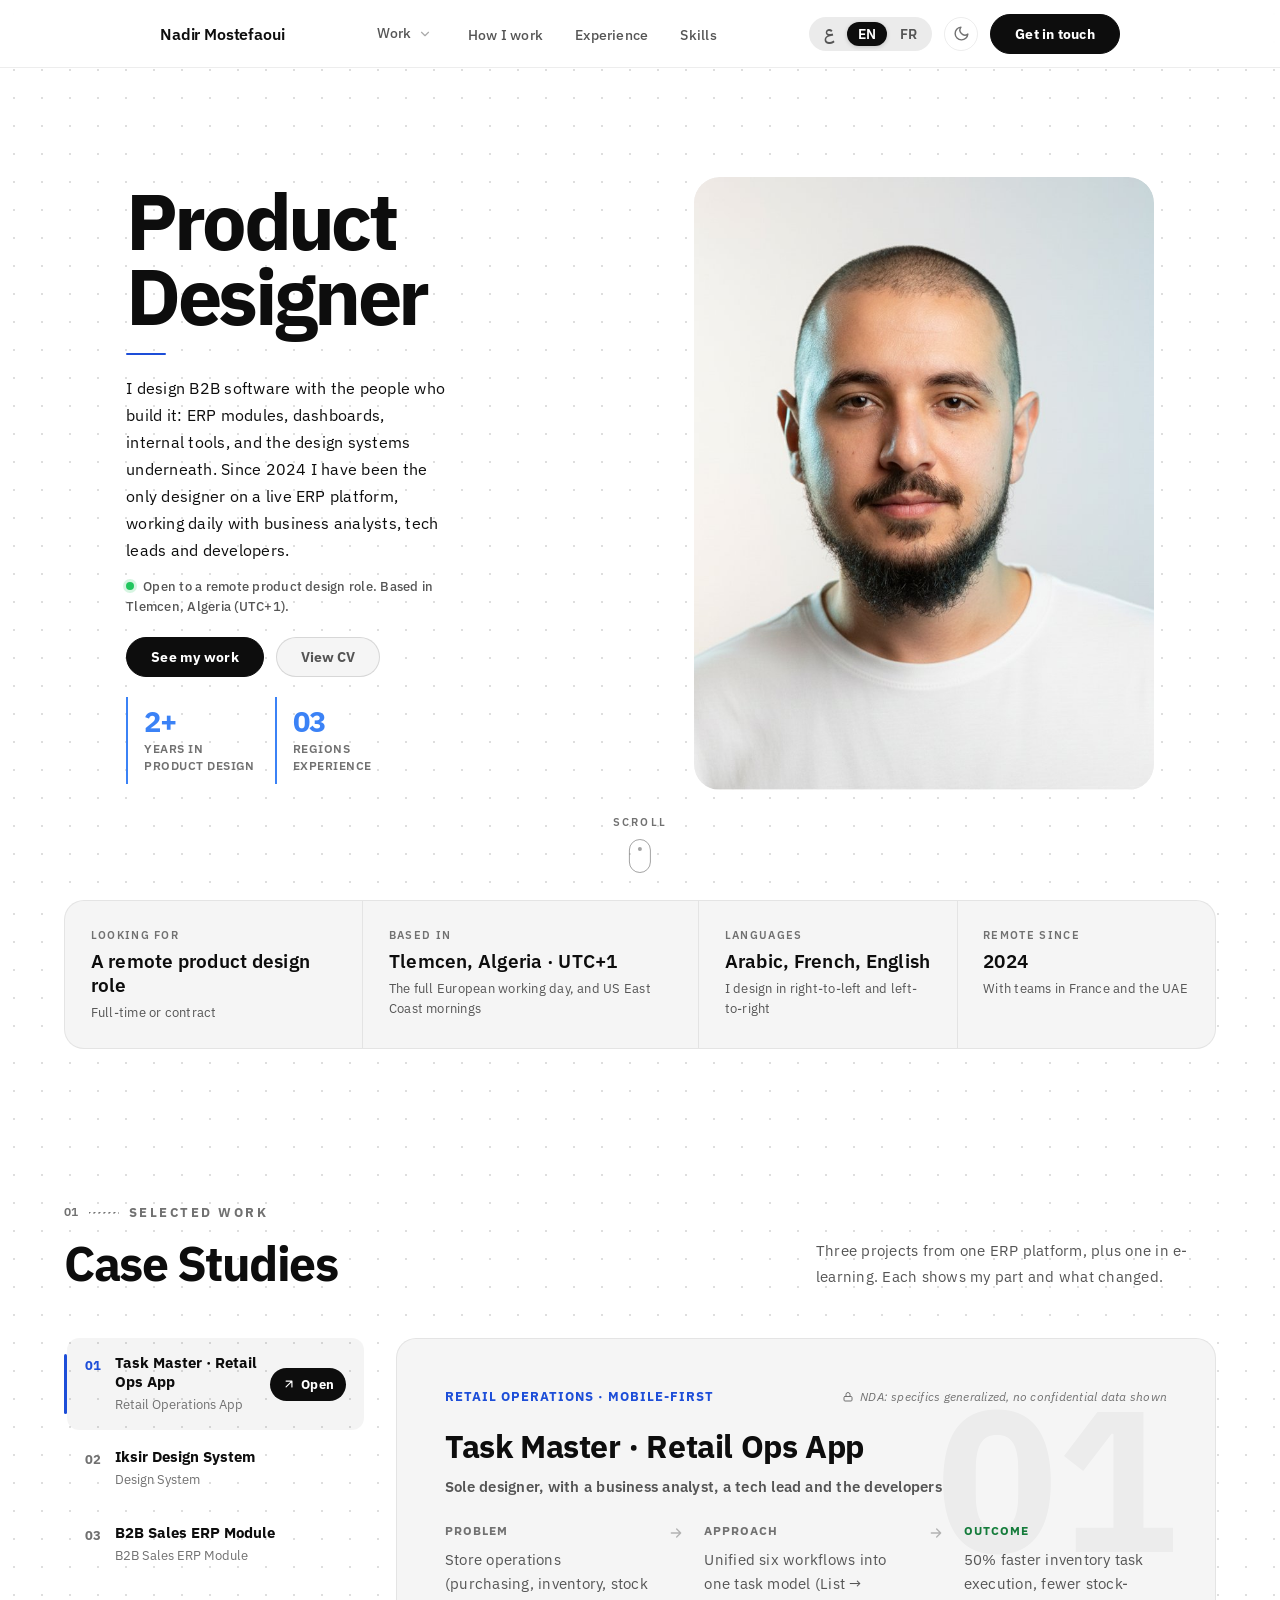
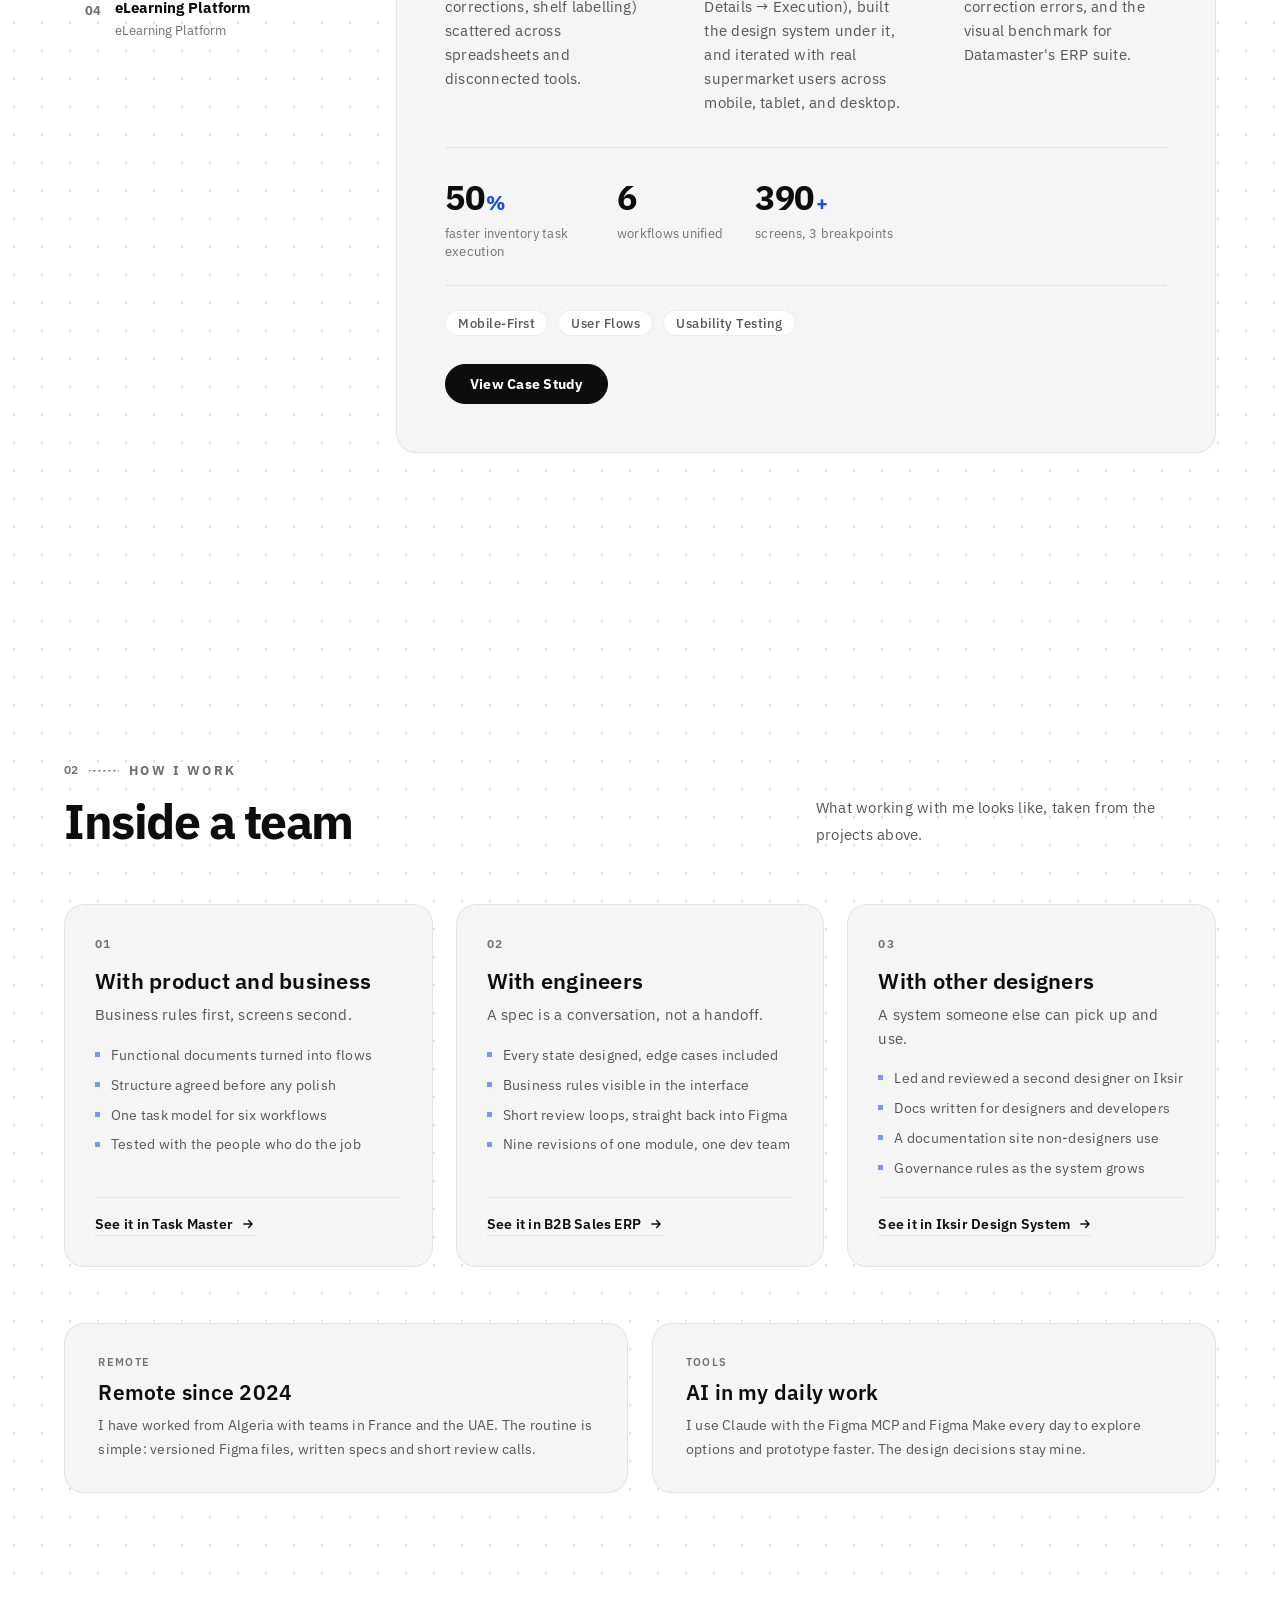
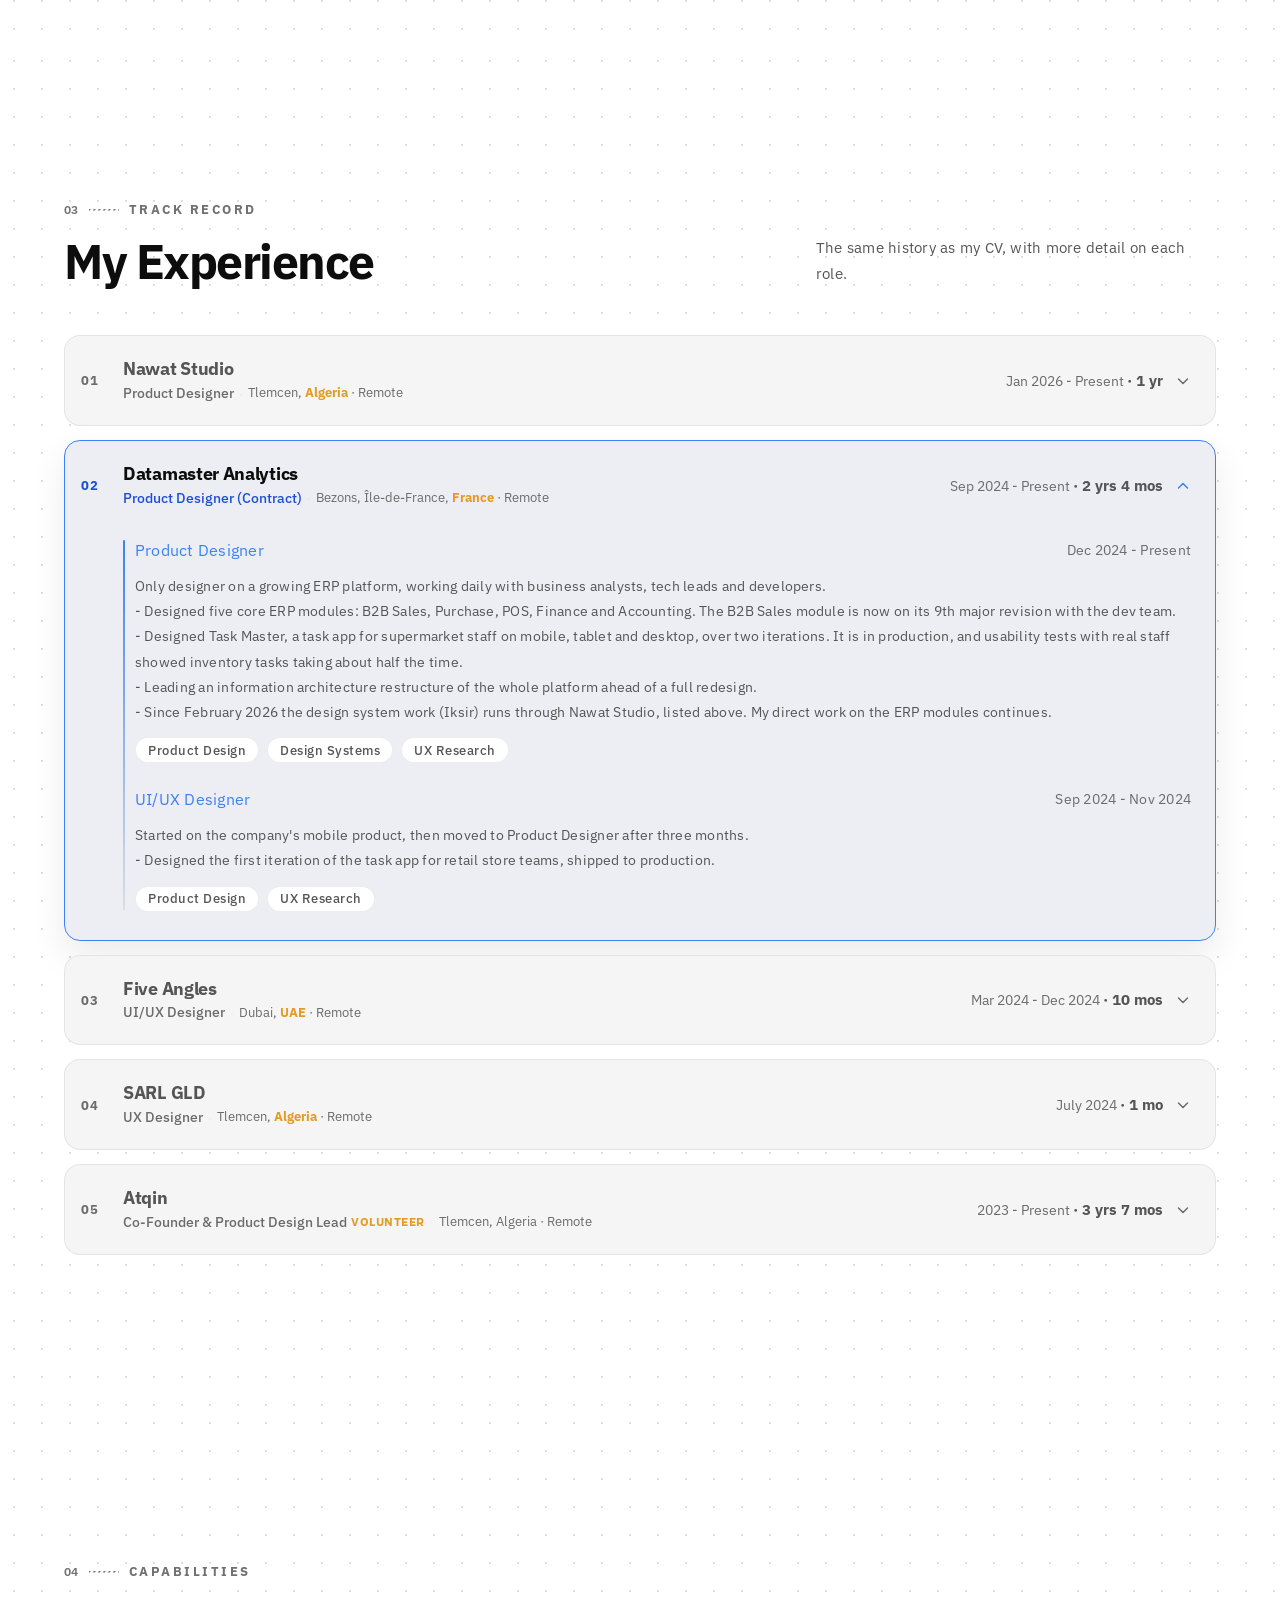
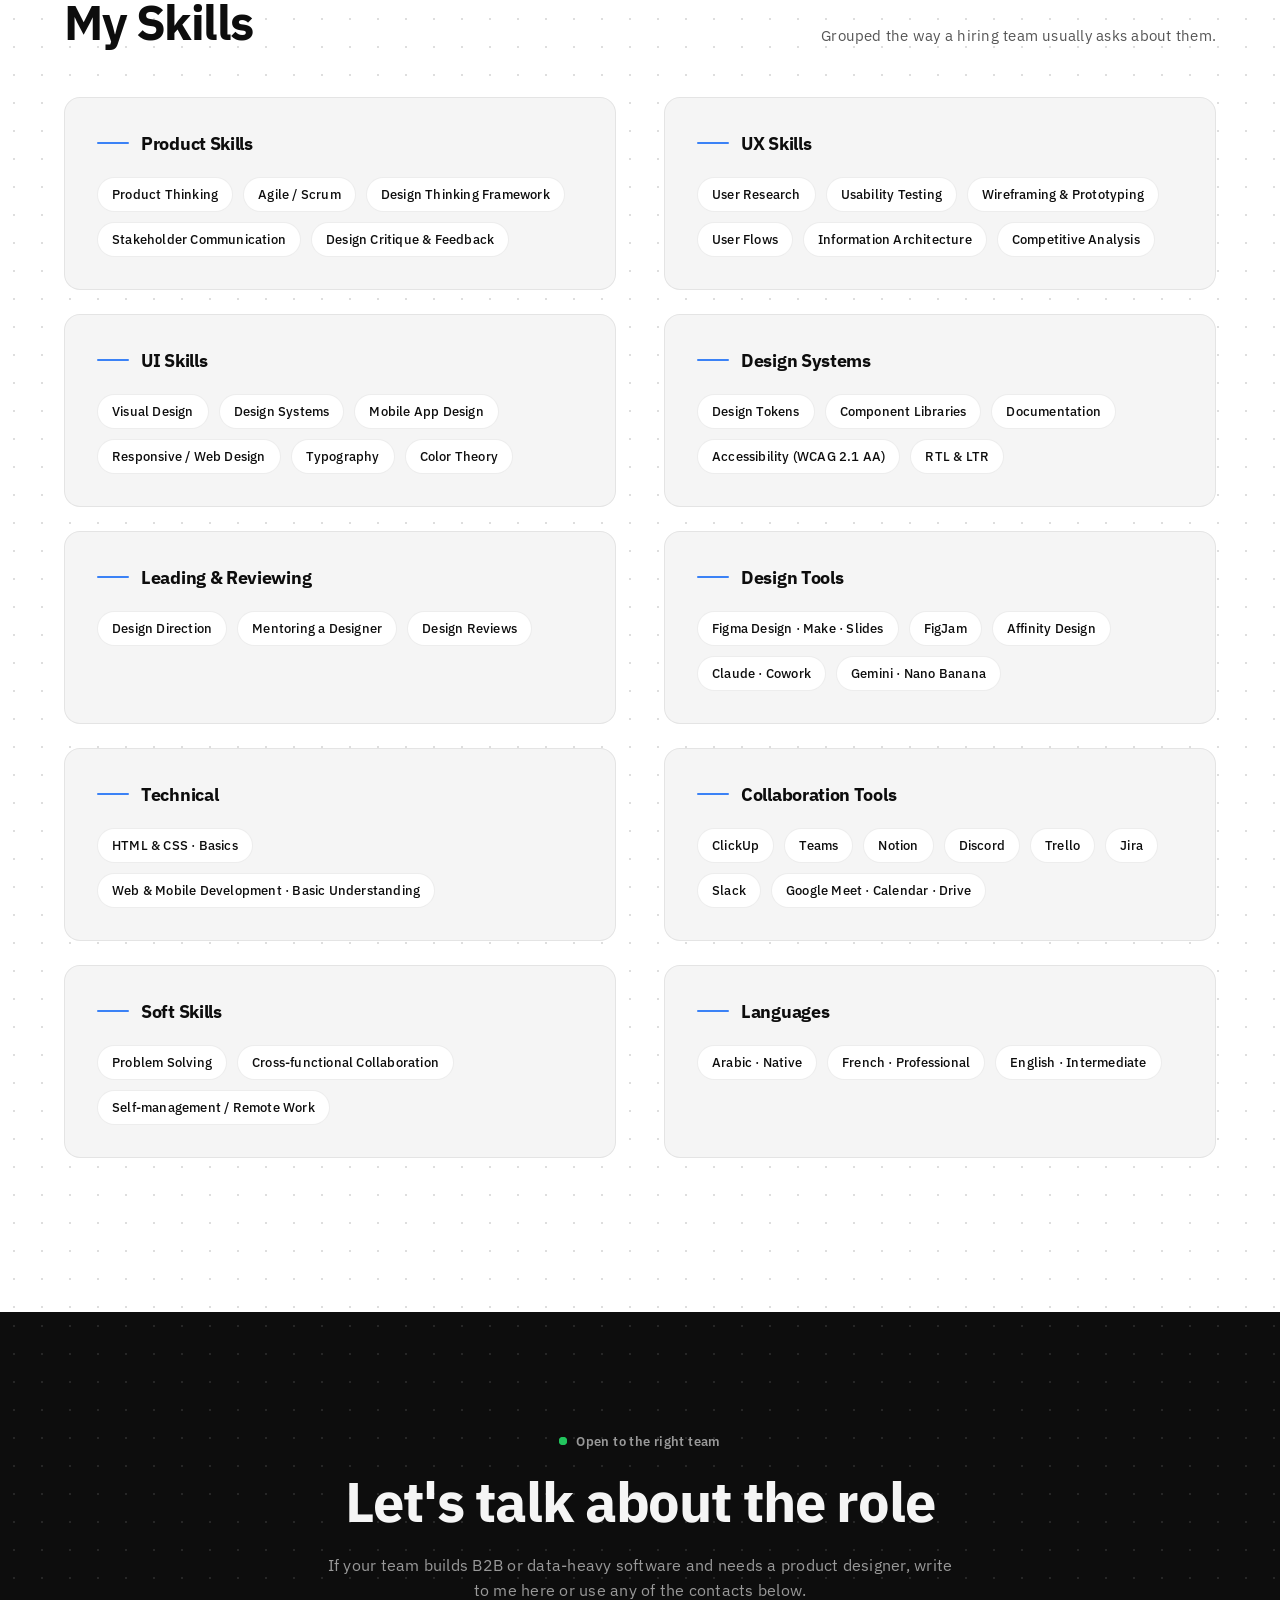
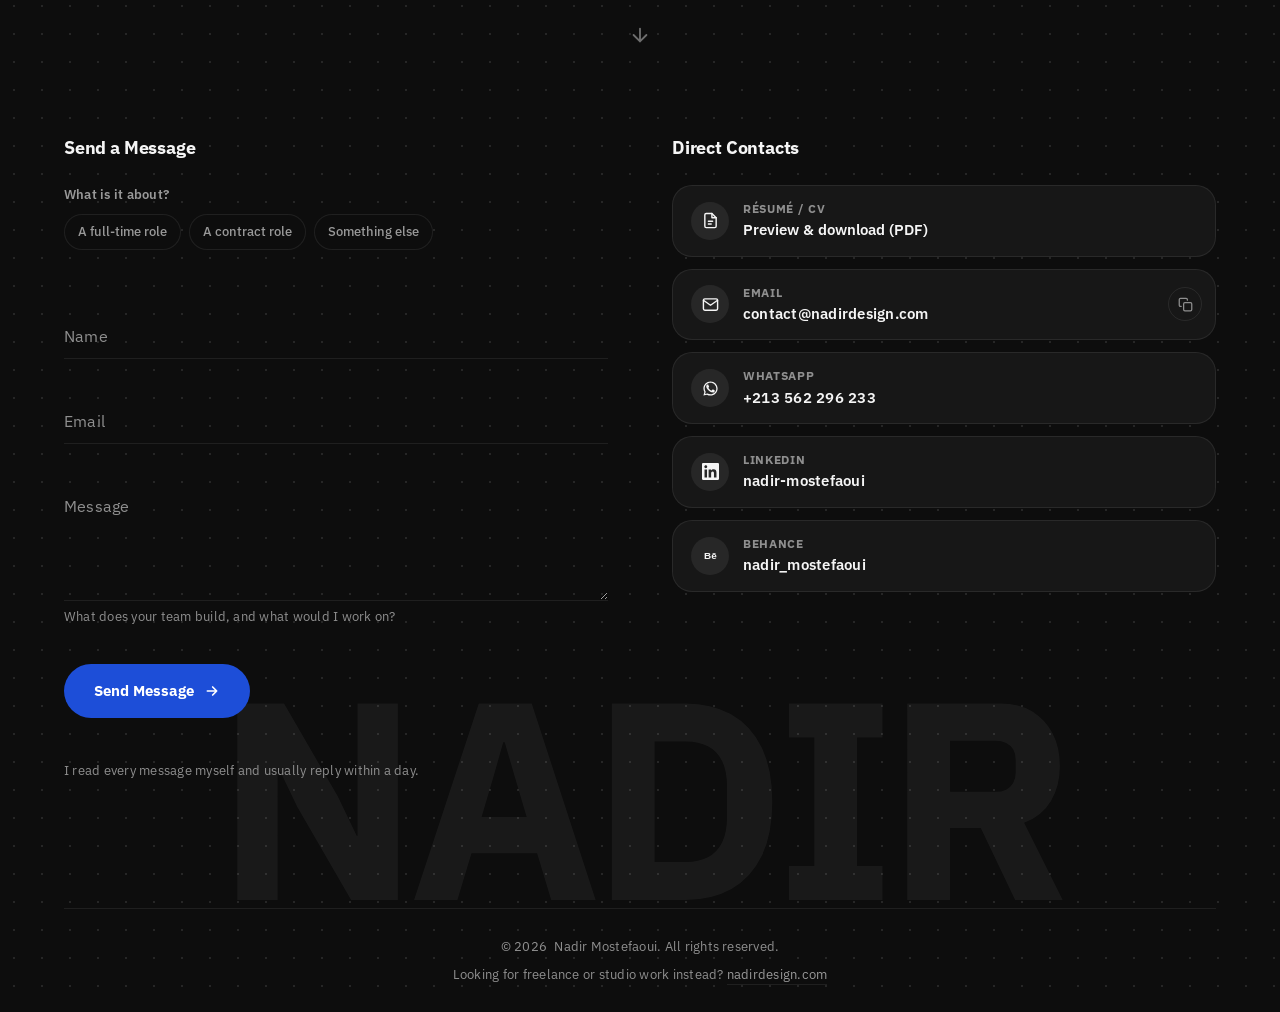
==== commit 4db77f2f: "Hero stat: 03 regions experience Replace "05 ERP modules designed" with "03 Regions experience" in E" ====
--- a/index.html
+++ b/index.html
@@ -351,9 +351,9 @@
 product design</span>
             </div>
             <div class="stat-item">
-              <span class="stat-num" data-i18n="hero.stat3_num">05</span>
-              <span class="stat-label" data-i18n="hero.stat3_label">ERP modules
-designed</span>
+              <span class="stat-num" data-i18n="hero.stat3_num">03</span>
+              <span class="stat-label" data-i18n="hero.stat3_label">Regions
+experience</span>
             </div>
           </div>
 
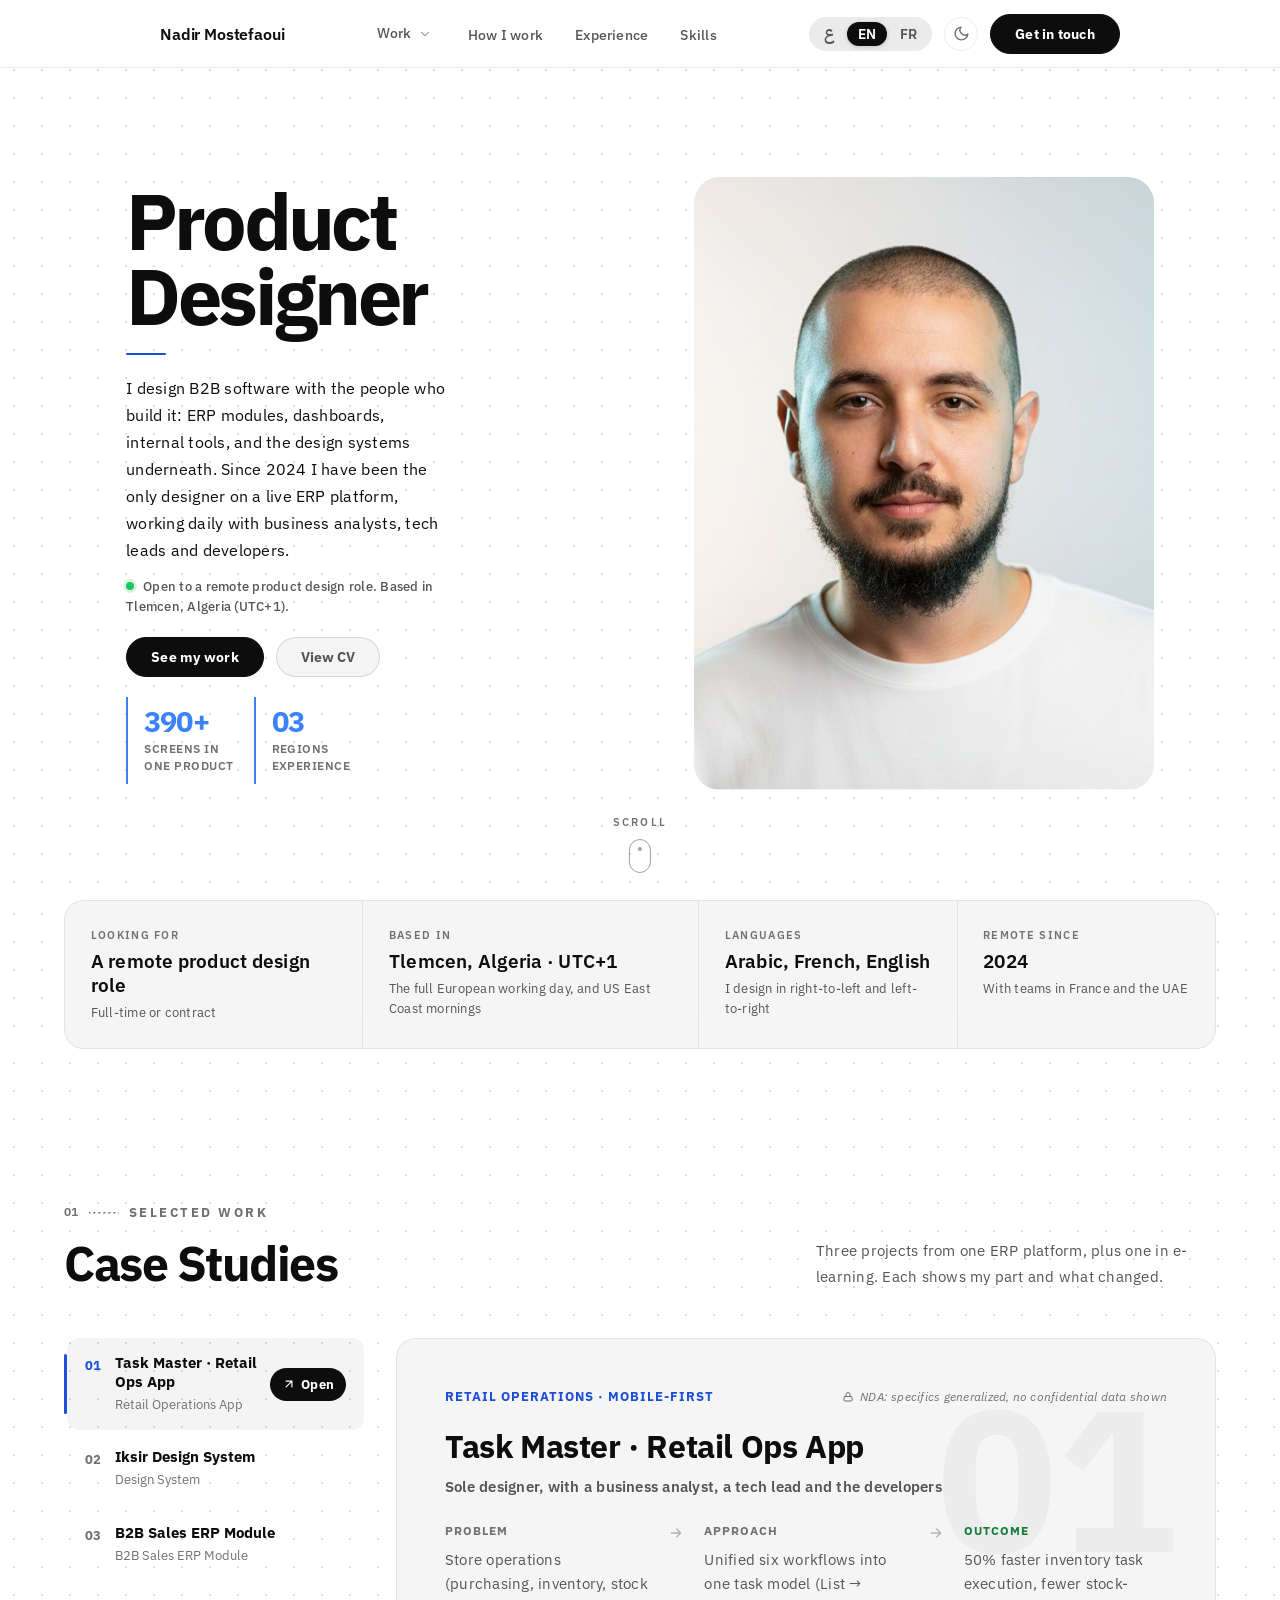
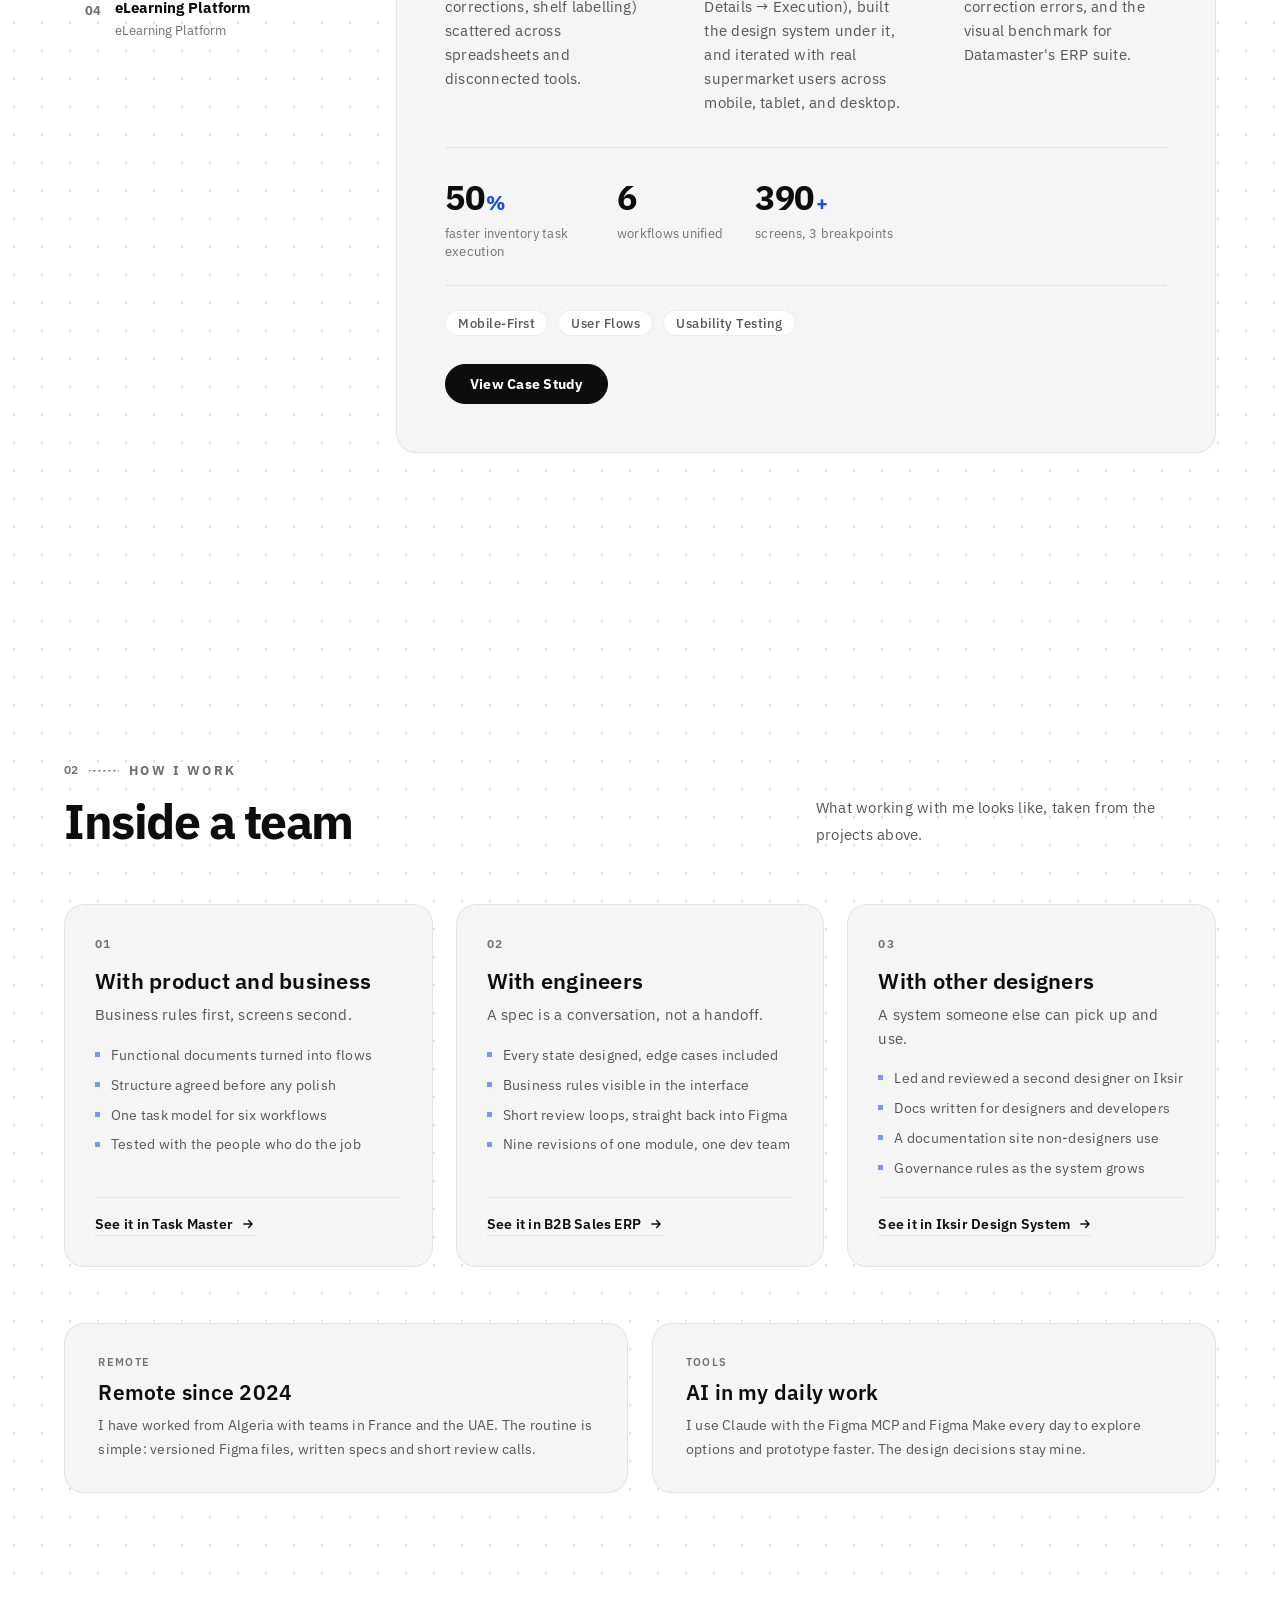
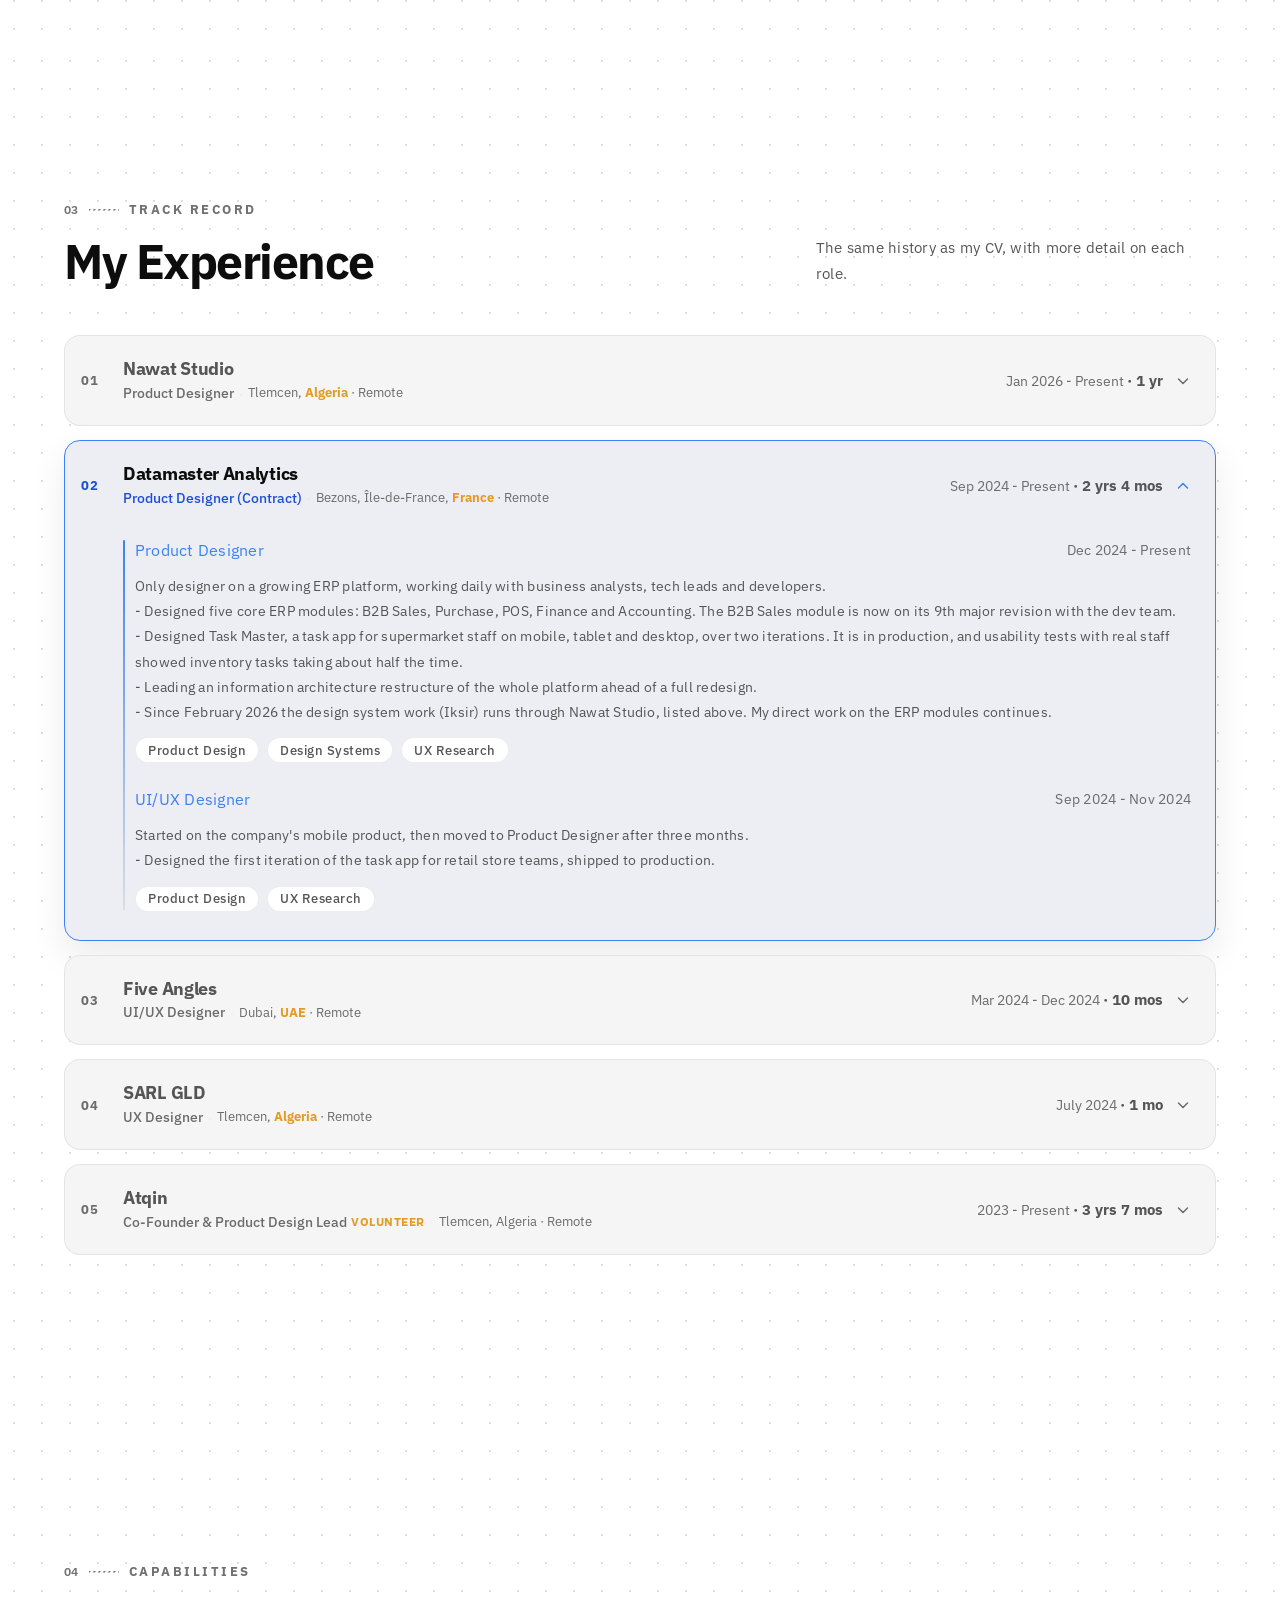
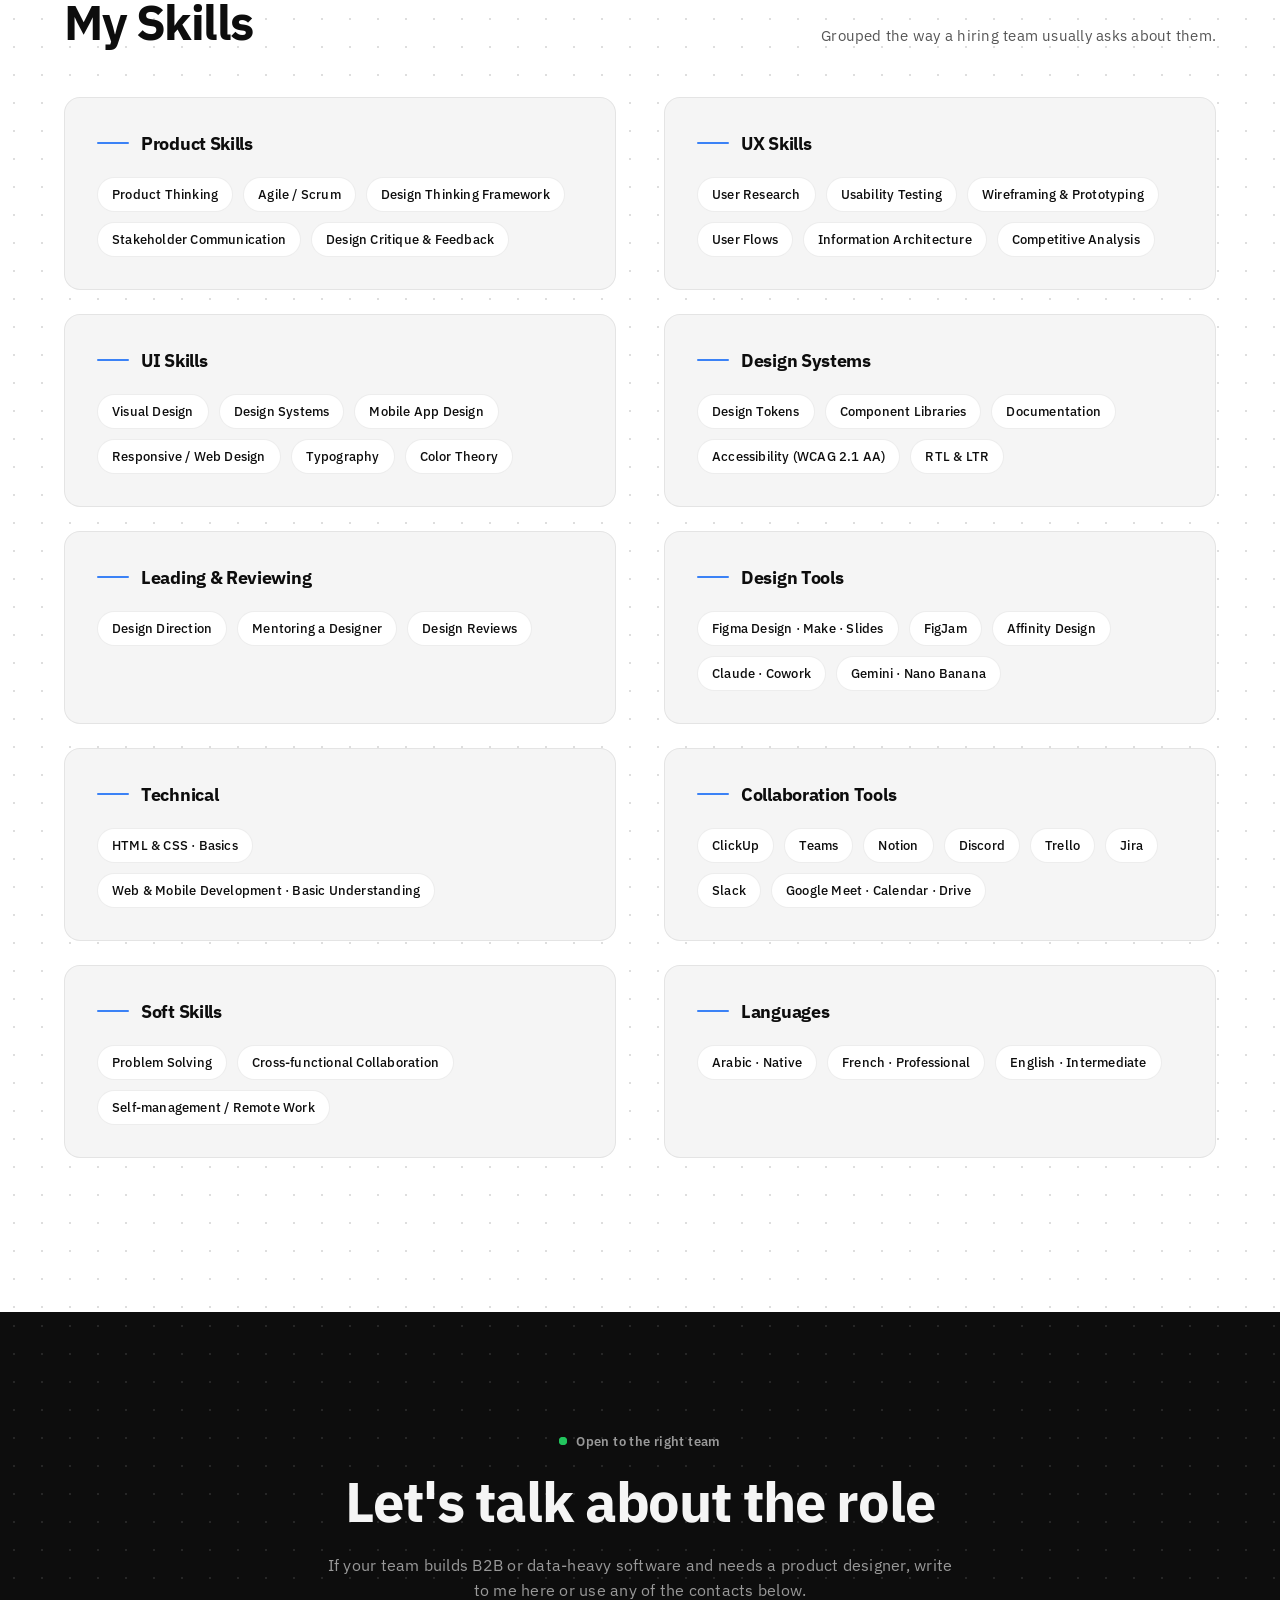
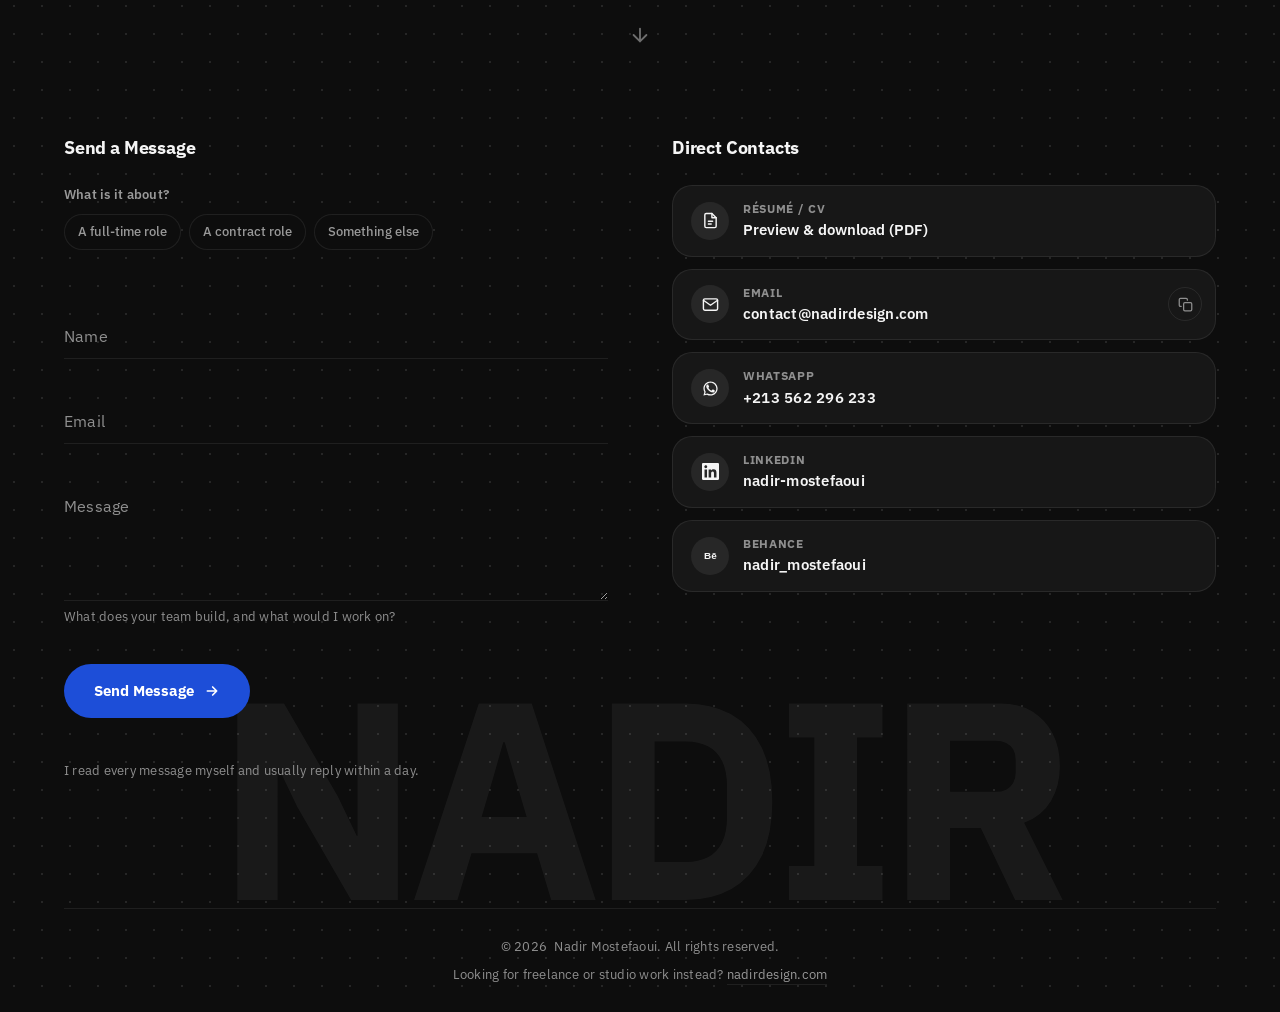
==== commit c38a0c6c: "Hero stat: 390+ screens in one product Replace "2+ years in product design" with "390+ screens in on" ====
--- a/index.html
+++ b/index.html
@@ -346,9 +346,9 @@
           <!-- Stats -->
           <div class="hero-stats" aria-label="Quick stats">
             <div class="stat-item">
-              <span class="stat-num" data-i18n="hero.stat2_num">2+</span>
-              <span class="stat-label" data-i18n="hero.stat2_label">Years in
-product design</span>
+              <span class="stat-num" data-i18n="hero.stat2_num">390+</span>
+              <span class="stat-label" data-i18n="hero.stat2_label">Screens in
+one product</span>
             </div>
             <div class="stat-item">
               <span class="stat-num" data-i18n="hero.stat3_num">03</span>
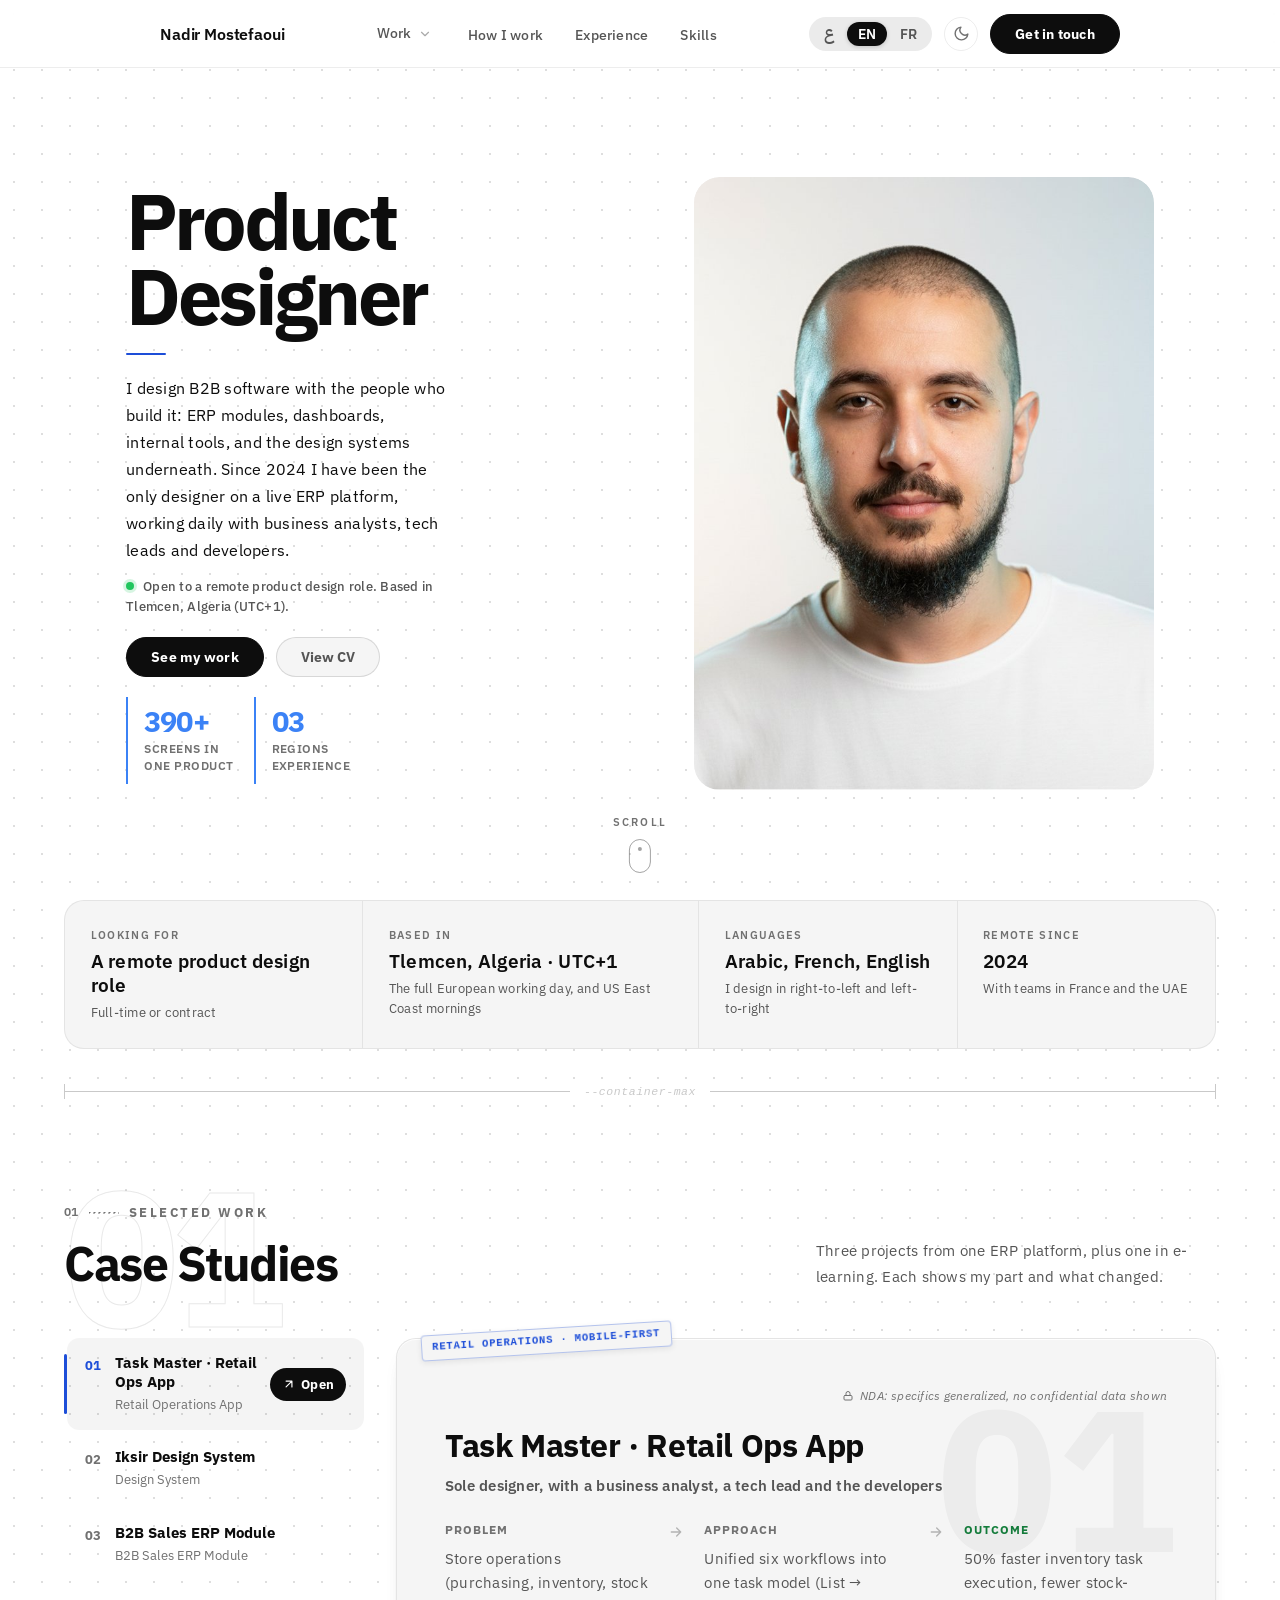
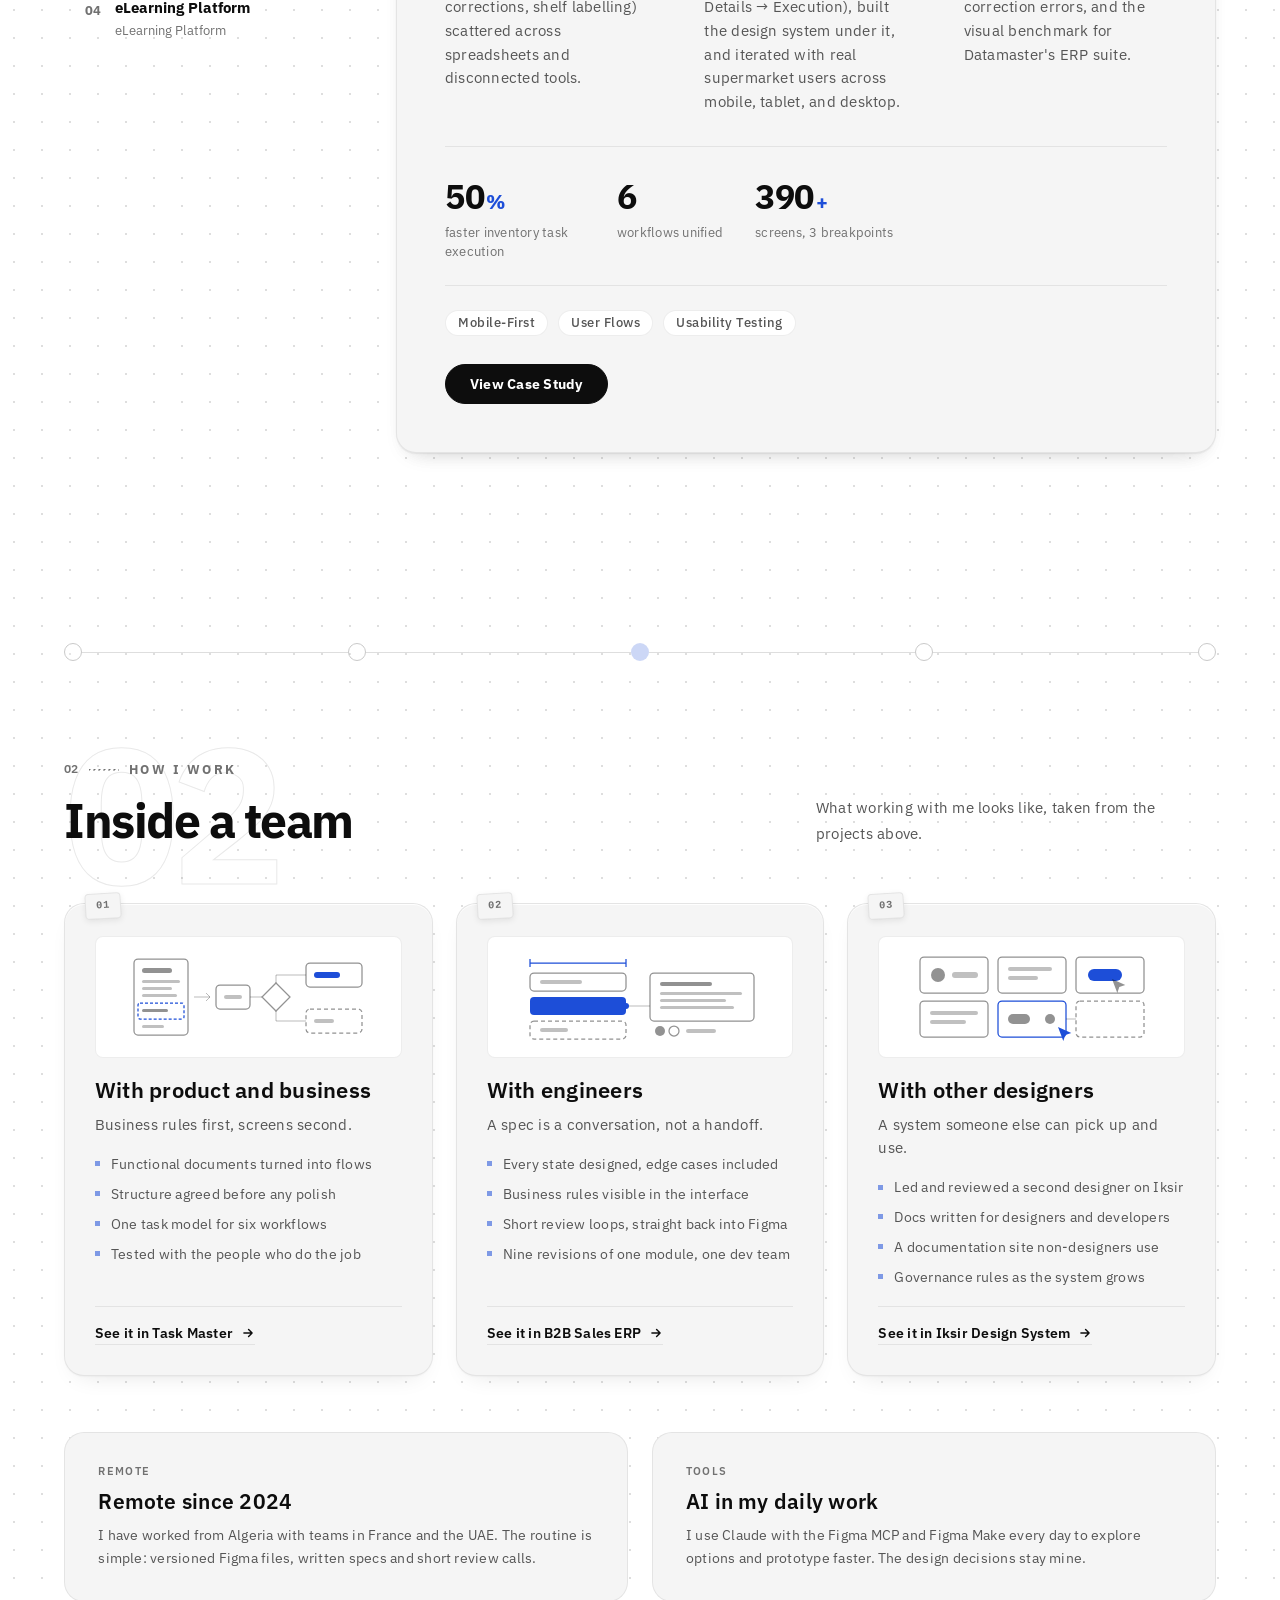
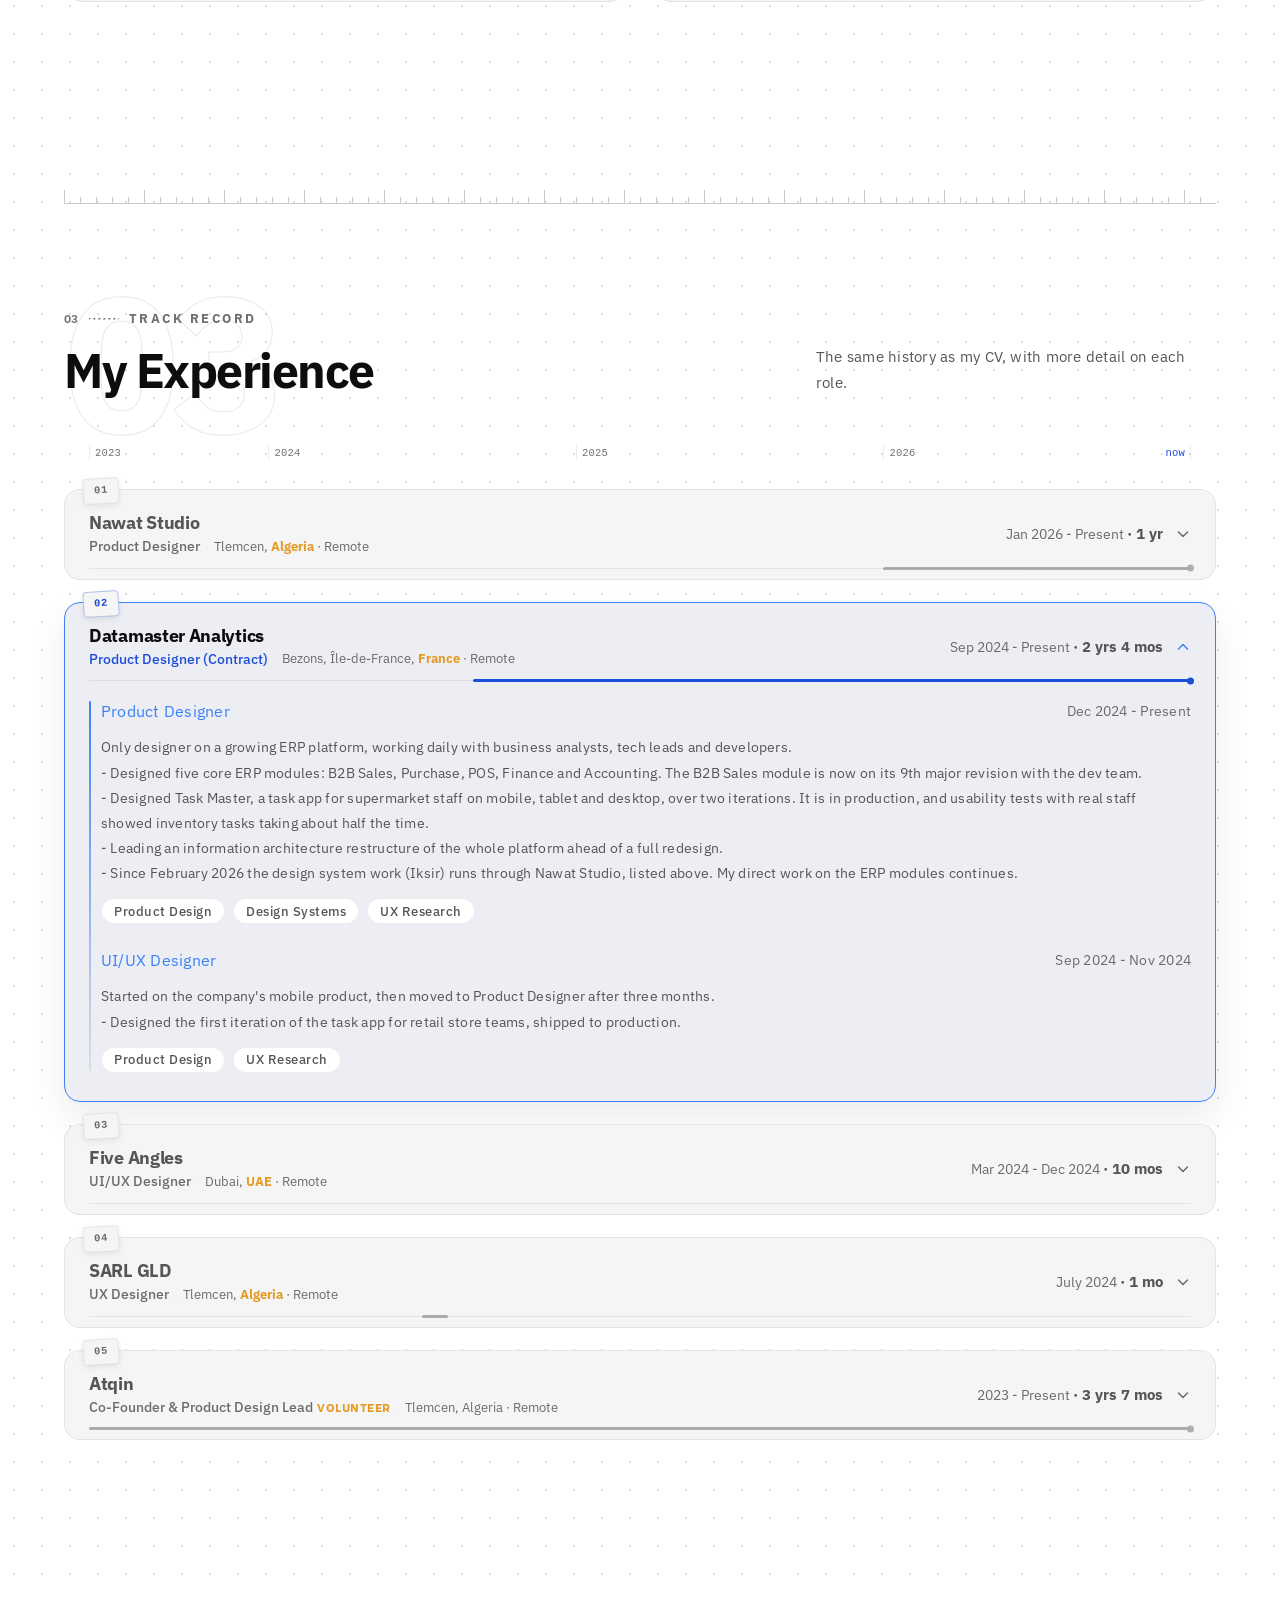
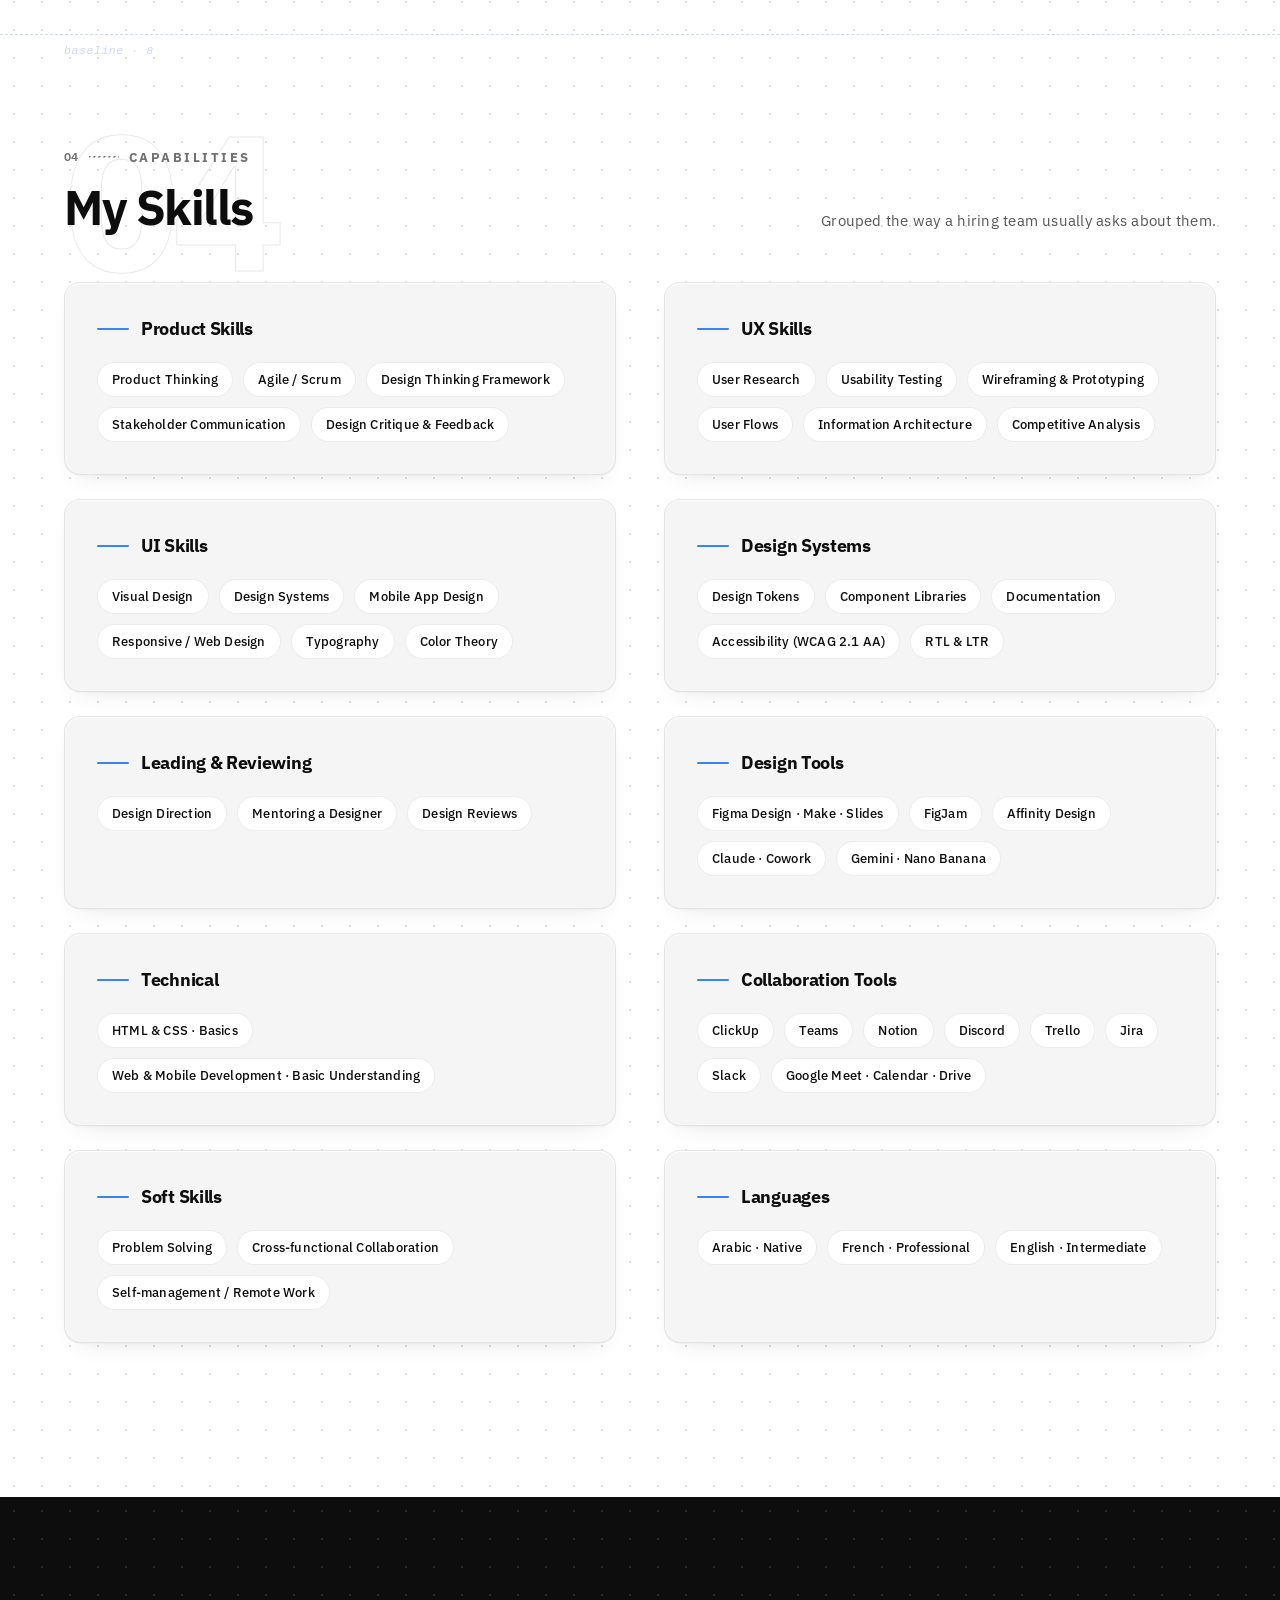
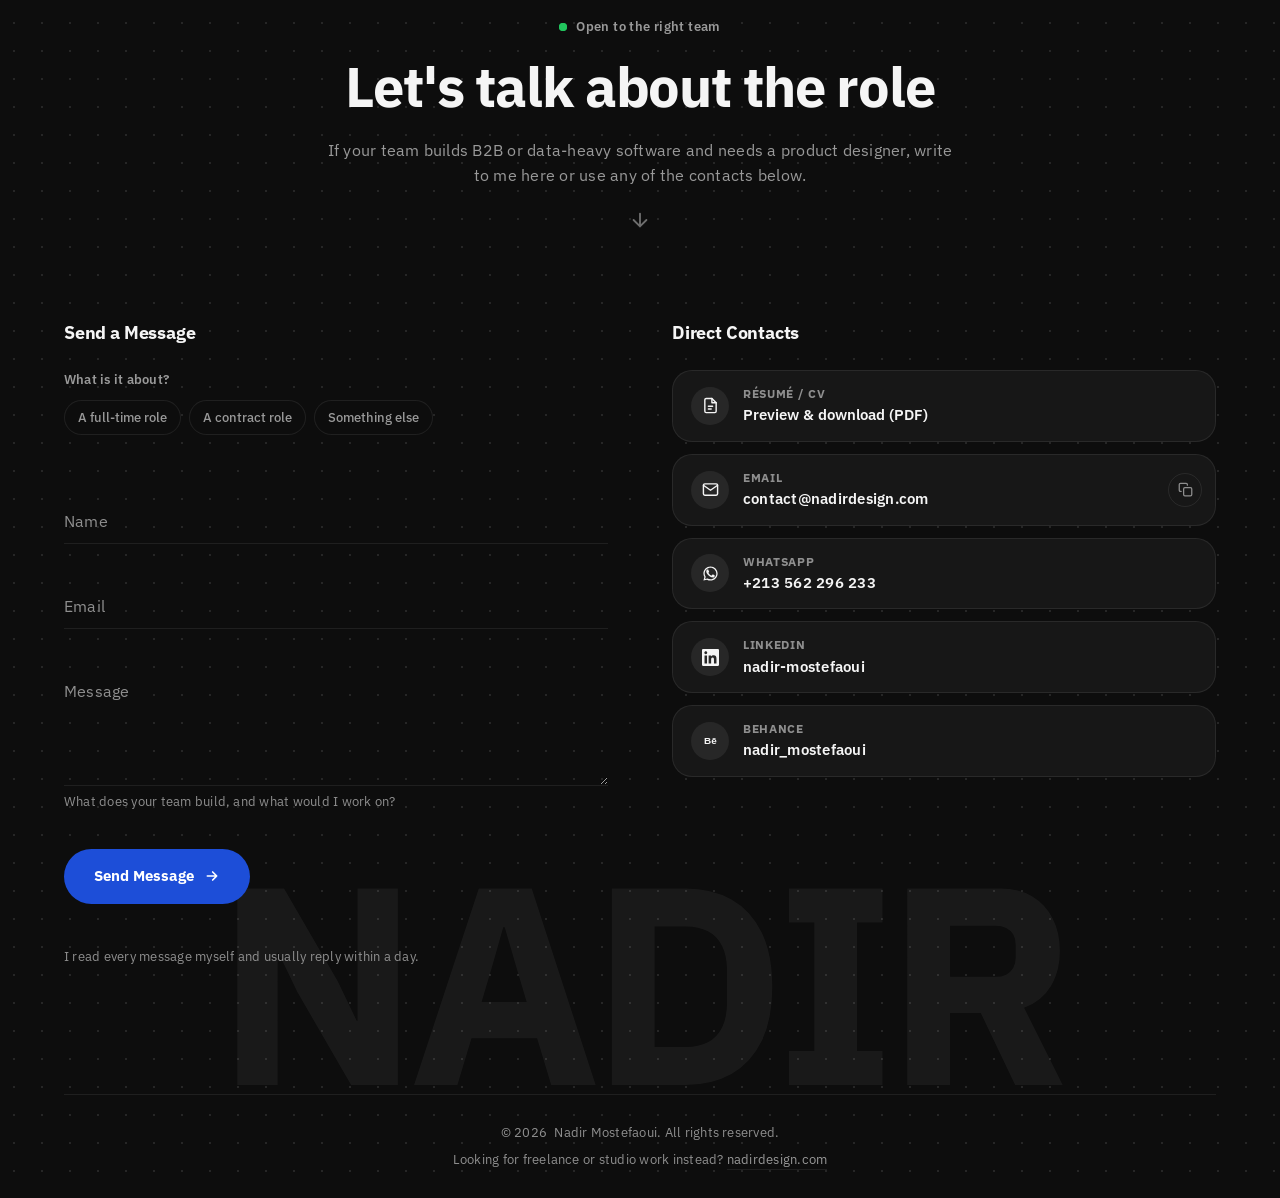
==== commit e13a04ac: "Light table visual system, mirrored from nadirdesign.com Page-wide dot grid, section annotations, se" ====
--- a/index.html
+++ b/index.html
@@ -16,18 +16,24 @@
   <meta property="og:description" content="Three case studies from a live ERP platform: a task app tested with real staff, a sales module, and a design system of 1,033 variables and 24 components.">
   <meta property="og:locale" content="en">
   <meta property="og:type" content="website">
-  <!-- Social preview. og:image is a real 1200x630 render of the hero, not a
-       logo card, so a shared link shows the actual page. It is deliberately
-       ONE image for all three languages: crawlers read this static head
-       before js/i18n.js runs, so a per-language swap would never be seen.
-       The URL must stay absolute — relative og:image paths are ignored. -->
+  <!-- Social preview. 1200x630 portfolio card: the same artwork used on the
+       LinkedIn Featured link for this site, so the two surfaces match. It is
+       deliberately ONE image for all three languages: crawlers read this
+       static head before js/i18n.js runs, so a per-language swap would never
+       be seen. The URL must stay absolute — relative og:image paths are
+       ignored. Filename is versioned rather than overwriting og-cover.jpg,
+       because social platforms cache previews by image URL; a new path is
+       what forces every one of them to re-fetch. The case-study pages still
+       point at og-cover.jpg on purpose — a "Case studies" index card would
+       misread on a link to one specific case study. -->
   <meta property="og:url" content="https://portfolio.nadirdesign.com/">
-  <meta property="og:image" content="https://portfolio.nadirdesign.com/assets/images/og-cover.jpg">
+  <meta property="og:image" content="https://portfolio.nadirdesign.com/assets/images/og-portfolio.png">
   <meta property="og:image:width" content="1200">
   <meta property="og:image:height" content="630">
-  <meta property="og:image:alt" content="Nadir Mostefaoui between the same title in two scripts: Product Designer in Latin and مُصَمِّم مُنتَجَات in Arabic">
+  <meta property="og:image:type" content="image/png">
+  <meta property="og:image:alt" content="Case studies — enterprise UX, ERP and design systems. Three stacked product screens, the front one a dense data table.">
   <meta name="twitter:card" content="summary_large_image">
-  <meta name="twitter:image" content="https://portfolio.nadirdesign.com/assets/images/og-cover.jpg">
+  <meta name="twitter:image" content="https://portfolio.nadirdesign.com/assets/images/og-portfolio.png">
 
   <title>Nadir Mostefaoui · Product Designer for B2B SaaS, ERP and Design Systems</title>
 
@@ -144,9 +150,8 @@
 </head>
 <body class="hero-pending">
 
-  <!-- Custom cursor (desktop only) -->
-  <div id="cursor-dot"  aria-hidden="true"></div>
-  <div id="cursor-ring" aria-hidden="true"></div>
+  <!-- The light table: the dot grid the whole page sits on (css §1) -->
+  <div class="page-field" aria-hidden="true"><span class="pf-grid"></span></div>
 
   <!-- ══════════════════════
        NAVBAR
@@ -426,6 +431,8 @@
          WORK / CASE STUDIES SECTION
     ══════════════════════════════════════════════ -->
     <section id="work" class="work-section" aria-labelledby="work-title">
+      <!-- A dimension line measuring the column it sits above. -->
+      <span class="pf-frag pf-band pf-dim pf-at-work-top" aria-hidden="true"><i class="pf-dim-line"></i><em class="pf-mono">--container-max</em><i class="pf-dim-line"></i></span>
       <div class="work-container">
 
         <div class="exp-header">
@@ -737,6 +744,7 @@
          from the case study its card links to. Do not add a claim here that a case study cannot back.
     ══════════════════════════════════════════════ -->
     <section id="how" class="services-section how-section" aria-labelledby="how-title">
+      <span class="pf-frag pf-band pf-rail pf-at-how-top" aria-hidden="true"><span class="pf-rail-line"><b></b><b></b><b class="is-on"></b><b></b><b></b></span></span>
       <div class="services-container">
 
         <div class="exp-header">
@@ -755,6 +763,7 @@
             <div class="svc-top">
               <span class="svc-idx" aria-hidden="true">01</span>
             </div>
+            <div class="svc-figure" aria-hidden="true"><svg viewBox="0 0 240 92" xmlns="http://www.w3.org/2000/svg"><rect class="sf-ink" x="6" y="8" width="54" height="76" rx="4"/><rect class="sf-bar--s" x="14" y="17" width="30" height="5" rx="2.5"/><rect class="sf-bar" x="14" y="29" width="38" height="3" rx="1.5"/><rect class="sf-bar" x="14" y="36" width="30" height="3" rx="1.5"/><rect class="sf-bar" x="14" y="43" width="35" height="3" rx="1.5"/><rect class="sf-mark" x="10" y="52" width="46" height="16" rx="2" stroke-dasharray="3 2"/><rect class="sf-bar--s" x="14" y="58" width="26" height="3" rx="1.5"/><rect class="sf-bar" x="14" y="74" width="22" height="3" rx="1.5"/><path class="sf-rule" d="M66 46h16M78 42l4 4-4 4"/><rect class="sf-ink" x="88" y="34" width="34" height="24" rx="4"/><rect class="sf-bar" x="96" y="44" width="18" height="4" rx="2"/><path class="sf-rule" d="M122 46h12"/><path class="sf-ink" d="M148 32l14 14-14 14-14-14z"/><path class="sf-rule" d="M148 32V24h30M148 60v10h30"/><rect class="sf-ink" x="178" y="12" width="56" height="24" rx="4"/><rect class="sf-blue" x="186" y="21" width="26" height="6" rx="3"/><rect class="sf-ink" x="178" y="58" width="56" height="24" rx="4" stroke-dasharray="4 3"/><rect class="sf-bar" x="186" y="68" width="20" height="4" rx="2"/></svg></div>
             <h3 class="svc-title" data-i18n="how.c1_title">With product and business</h3>
             <p class="svc-promise" data-i18n="how.c1_promise">Business rules first, screens second.</p>
             <ul class="svc-list">
@@ -771,6 +780,7 @@
             <div class="svc-top">
               <span class="svc-idx" aria-hidden="true">02</span>
             </div>
+            <div class="svc-figure" aria-hidden="true"><svg viewBox="0 0 240 92" xmlns="http://www.w3.org/2000/svg"><path class="sf-mark" d="M10 8v8M106 8v8M10 12h96"/><rect class="sf-ink" x="10" y="22" width="96" height="18" rx="4"/><rect class="sf-bar" x="20" y="29" width="42" height="4" rx="2"/><rect class="sf-blue" x="10" y="46" width="96" height="18" rx="4"/><rect class="sf-ink" x="10" y="70" width="96" height="18" rx="4" stroke-dasharray="4 3"/><rect class="sf-bar" x="20" y="77" width="28" height="4" rx="2"/><path class="sf-rule" d="M106 55h24"/><circle class="sf-blue" cx="106" cy="55" r="3"/><rect class="sf-ink" x="130" y="22" width="104" height="48" rx="4"/><rect class="sf-bar--s" x="140" y="31" width="52" height="4" rx="2"/><rect class="sf-bar" x="140" y="41" width="82" height="3" rx="1.5"/><rect class="sf-bar" x="140" y="48" width="66" height="3" rx="1.5"/><rect class="sf-bar" x="140" y="55" width="74" height="3" rx="1.5"/><circle class="sf-bar--s" cx="140" cy="80" r="5"/><circle class="sf-ink" cx="154" cy="80" r="5"/><rect class="sf-bar" x="166" y="78" width="30" height="4" rx="2"/></svg></div>
             <h3 class="svc-title" data-i18n="how.c2_title">With engineers</h3>
             <p class="svc-promise" data-i18n="how.c2_promise">A spec is a conversation, not a handoff.</p>
             <ul class="svc-list">
@@ -787,6 +797,7 @@
             <div class="svc-top">
               <span class="svc-idx" aria-hidden="true">03</span>
             </div>
+            <div class="svc-figure" aria-hidden="true"><svg viewBox="0 0 240 92" xmlns="http://www.w3.org/2000/svg"><rect class="sf-ink" x="8" y="6" width="68" height="36" rx="4"/><circle class="sf-bar--s" cx="26" cy="24" r="7"/><rect class="sf-bar" x="40" y="21" width="26" height="6" rx="3"/><rect class="sf-ink" x="86" y="6" width="68" height="36" rx="4"/><rect class="sf-bar" x="96" y="16" width="44" height="4" rx="2"/><rect class="sf-bar" x="96" y="25" width="30" height="4" rx="2"/><rect class="sf-ink" x="164" y="6" width="68" height="36" rx="4"/><rect class="sf-blue" x="176" y="18" width="34" height="12" rx="6"/><rect class="sf-ink" x="8" y="50" width="68" height="36" rx="4"/><rect class="sf-bar" x="18" y="60" width="48" height="4" rx="2"/><rect class="sf-bar" x="18" y="69" width="36" height="4" rx="2"/><rect class="sf-mark" x="86" y="50" width="68" height="36" rx="4"/><rect class="sf-bar--s" x="96" y="63" width="22" height="10" rx="5"/><circle class="sf-bar--s" cx="138" cy="68" r="5"/><rect class="sf-ink" x="164" y="50" width="68" height="36" rx="4" stroke-dasharray="4 3"/><path class="sf-rule" d="M154 68h10"/><path class="sf-blue" d="M146 76l5.3 14 2-6 6-2z"/><path class="sf-bar--s" d="M200 28l5.3 14 2-6 6-2z"/></svg></div>
             <h3 class="svc-title" data-i18n="how.c3_title">With other designers</h3>
             <p class="svc-promise" data-i18n="how.c3_promise">A system someone else can pick up and use.</p>
             <ul class="svc-list">
@@ -827,6 +838,7 @@
          EXPERIENCE SECTION
     ══════════════════════════════════════════════ -->
     <section id="experience" class="exp-section">
+      <span class="pf-frag pf-band pf-ruler pf-at-exp-top" aria-hidden="true"></span>
       <div class="exp-container">
 
         <div class="exp-header">
@@ -846,7 +858,7 @@
                Wording mirrors the Master CV. Closed by default on this site:
                the Datamaster entry below is the one a hiring manager needs
                open, since it is the day-to-day product-team role. -->
-          <div class="expa-item" id="expa-nawat" role="listitem">
+          <div class="expa-item" id="expa-nawat" role="listitem" data-from="2026-01" data-to="now">
             <button class="expa-trigger" aria-expanded="false" aria-controls="expa-nawat-body">
               <span class="expa-num" aria-hidden="true">01</span>
               <span class="expa-meta">
@@ -889,7 +901,7 @@
           </div>
 
           <!-- ── A2: Datamaster Analytics ── open by default (see A1). -->
-          <div class="expa-item expa-item--open" id="expa-dma" role="listitem">
+          <div class="expa-item expa-item--open" id="expa-dma" role="listitem" data-from="2024-09" data-to="now">
             <button class="expa-trigger" aria-expanded="true" aria-controls="expa-dma-body">
               <span class="expa-num" aria-hidden="true">02</span>
               <span class="expa-meta">
@@ -958,7 +970,7 @@
           </div>
 
           <!-- ── A3: Five Angles ── -->
-          <div class="expa-item" id="expa-five" role="listitem">
+          <div class="expa-item" id="expa-five" role="listitem" data-from="2024-03" data-to="2024-12">
             <button class="expa-trigger" aria-expanded="false" aria-controls="expa-five-body">
               <span class="expa-num" aria-hidden="true">03</span>
               <span class="expa-meta">
@@ -1001,7 +1013,7 @@
           </div>
 
           <!-- ── A4: SARL GLD ── -->
-          <div class="expa-item" id="expa-gld" role="listitem">
+          <div class="expa-item" id="expa-gld" role="listitem" data-from="2024-07" data-to="2024-07">
             <button class="expa-trigger" aria-expanded="false" aria-controls="expa-gld-body">
               <span class="expa-num" aria-hidden="true">04</span>
               <span class="expa-meta">
@@ -1041,7 +1053,7 @@
           </div>
 
           <!-- ── A5: Atqin ── -->
-          <div class="expa-item" id="expa-atqin" role="listitem">
+          <div class="expa-item" id="expa-atqin" role="listitem" data-from="2023-06" data-to="now">
             <button class="expa-trigger" aria-expanded="false" aria-controls="expa-atqin-body">
               <span class="expa-num" aria-hidden="true">05</span>
               <span class="expa-meta">
@@ -1089,6 +1101,7 @@
          SKILLS SECTION
     ══════════════════════════════════════════════ -->
     <section id="skills" class="skills-section" aria-labelledby="skills-title">
+      <span class="pf-frag pf-guide pf-at-skills-top" aria-hidden="true"><em class="pf-mono">baseline · 8</em></span>
       <div class="skills-container">
 
         <div class="exp-header">
@@ -1481,7 +1494,9 @@
   <script src="js/experience.js"></script>
   <script src="js/work.js"></script>
   <script src="js/skills.js"></script>
+  <script src="js/field.js"></script>
   <script src="js/footer.js"></script>
+  <script src="js/cursor.js"></script>
   <script src="js/cv.js"></script>
   <script>
     /* Hero scroll cue — fade out once the visitor starts scrolling */
@@ -1543,68 +1558,6 @@
     })();
   </script>
 
-  <script>
-    /* ── Custom cursor ───────────────────────────────────────── */
-    (function () {
-      if (!window.matchMedia('(pointer: fine)').matches) return;
-
-      const dot  = document.getElementById('cursor-dot');
-      const ring = document.getElementById('cursor-ring');
-      if (!dot || !ring) return;
-
-      let mouseX = 0, mouseY = 0;
-      let ringX  = 0, ringY  = 0;
-      let shown  = false;
-      const SPRING = 0.10;
-
-      document.addEventListener('mousemove', e => {
-        mouseX = e.clientX;
-        mouseY = e.clientY;
-
-        if (!shown) {
-          shown = true;
-          dot.classList.add('cur-visible');
-          ring.classList.add('cur-visible');
-        }
-
-        dot.style.left = mouseX + 'px';
-        dot.style.top  = mouseY + 'px';
-      }, { passive: true });
-
-      /* Ring spring lag */
-      (function animate() {
-        ringX += (mouseX - ringX) * SPRING;
-        ringY += (mouseY - ringY) * SPRING;
-        ring.style.left = ringX + 'px';
-        ring.style.top  = ringY + 'px';
-        requestAnimationFrame(animate);
-      })();
-
-      /* Hover state */
-      document.querySelectorAll('a, button, [role="button"]').forEach(el => {
-        el.addEventListener('mouseenter', () => {
-          dot.classList.add('cur-hover');
-          ring.classList.add('cur-hover');
-        });
-        el.addEventListener('mouseleave', () => {
-          dot.classList.remove('cur-hover');
-          ring.classList.remove('cur-hover');
-        });
-      });
-
-      /* Hide on window leave */
-      document.addEventListener('mouseleave', () => {
-        dot.classList.remove('cur-visible');
-        ring.classList.remove('cur-visible');
-      });
-      document.addEventListener('mouseenter', () => {
-        if (shown) {
-          dot.classList.add('cur-visible');
-          ring.classList.add('cur-visible');
-        }
-      });
-    })();
-  </script>
 
   <script>
     /* ── Navbar: compact on scroll + mobile menu ─────────────── */
--- a/css/style.css
+++ b/css/style.css
@@ -482,56 +482,73 @@
 }
 
 /* ============================================================
-   CUSTOM CURSOR  (pointer: fine / mouse devices only)
-   mix-blend-mode: difference = auto-inverts on any bg, zero mode logic
+   CURSOR — a collaborator in the design file
+   ------------------------------------------------------------
+   The arrow is drawn by the operating system: a custom image set
+   with `cursor`, not a page element chasing the mouse. That is
+   what makes it impossible to lag. The previous dot-and-ring was
+   two elements moved by script, the ring covering only 10% of
+   the remaining distance each frame, and visitors read the
+   catch-up as the site being slow.
+
+   Two resolutions through image-set so it stays sharp on
+   Retina; the plain url() line first is the fallback for any
+   browser that does not take image-set in `cursor`, since an
+   unsupported declaration is simply dropped. Hotspot at the tip.
+
+   Every other cursor on the site — the hand on buttons, zoom-in
+   on case-study media, not-allowed on a disabled control, the
+   caret in form fields — had been silenced by the old
+   `cursor: none !important` and now works again as designed.
+
+   The tag that rides beside the arrow is js/cursor.js.
    ============================================================ */
-@media (pointer: fine) {
-  *, *::before, *::after { cursor: none !important; }
-  input, textarea, select { cursor: text !important; }
-
-  #cursor-dot {
+@media (hover: hover) and (pointer: fine) {
+  html {
+    cursor: url("data:image/svg+xml,%3Csvg xmlns='http://www.w3.org/2000/svg' width='24' height='24' viewBox='0 0 24 24'%3E%3Cpath d='M4 3.2 L10.6 20.6 L13.1 13.1 L20.6 10.6 Z' fill='%231D4ED8' stroke='%23FFFFFF' stroke-width='1.7' stroke-linejoin='round'/%3E%3C/svg%3E") 4 3, auto;
+    cursor: -webkit-image-set(url("data:image/svg+xml,%3Csvg xmlns='http://www.w3.org/2000/svg' width='24' height='24' viewBox='0 0 24 24'%3E%3Cpath d='M4 3.2 L10.6 20.6 L13.1 13.1 L20.6 10.6 Z' fill='%231D4ED8' stroke='%23FFFFFF' stroke-width='1.7' stroke-linejoin='round'/%3E%3C/svg%3E") 1x, url("data:image/svg+xml,%3Csvg xmlns='http://www.w3.org/2000/svg' width='48' height='48' viewBox='0 0 24 24'%3E%3Cpath d='M4 3.2 L10.6 20.6 L13.1 13.1 L20.6 10.6 Z' fill='%231D4ED8' stroke='%23FFFFFF' stroke-width='1.7' stroke-linejoin='round'/%3E%3C/svg%3E") 2x) 4 3, auto;
+    cursor: image-set(url("data:image/svg+xml,%3Csvg xmlns='http://www.w3.org/2000/svg' width='24' height='24' viewBox='0 0 24 24'%3E%3Cpath d='M4 3.2 L10.6 20.6 L13.1 13.1 L20.6 10.6 Z' fill='%231D4ED8' stroke='%23FFFFFF' stroke-width='1.7' stroke-linejoin='round'/%3E%3C/svg%3E") 1x, url("data:image/svg+xml,%3Csvg xmlns='http://www.w3.org/2000/svg' width='48' height='48' viewBox='0 0 24 24'%3E%3Cpath d='M4 3.2 L10.6 20.6 L13.1 13.1 L20.6 10.6 Z' fill='%231D4ED8' stroke='%23FFFFFF' stroke-width='1.7' stroke-linejoin='round'/%3E%3C/svg%3E") 2x) 4 3, auto;
+  }
+  input, textarea, [contenteditable="true"] { cursor: text; }
+
+  /* These three asked for `default` only to avoid a hand on
+     something that is not clickable. Inherit gives them the new
+     arrow instead of the system's, for the same reason. */
+  html .skill-tag,
+  html .cs-chip,
+  html .cs-live-media.is-empty { cursor: inherit; }
+
+  #cursor-tag {
     position: fixed;
-    width: 5px; height: 5px;
-    background: #fff;
-    border-radius: 50%;
-    top: 0; left: 0;
-    transform: translate(-50%, -50%);
+    inset-block-start: 0;
+    left: 0;               /* physical on purpose: the arrow is not mirrored in RTL, so neither is its tag */
+    z-index: 10000;
+    padding: 3px 8px 4px;
+    /* The corner nearest the arrow stays sharp, like a collaborator's tag. */
+    border-radius: 2px 9px 9px 9px;
+    background: var(--accent-blue);
+    color: #FFFFFF;
+    font-size: 12px;
+    font-weight: 600;
+    line-height: 1.35;
+    letter-spacing: 0;
+    white-space: nowrap;
+    box-shadow: 0 2px 8px rgba(13, 13, 13, 0.18);
     pointer-events: none;
-    z-index: 9998;
-    mix-blend-mode: difference;
     opacity: 0;
-    transition: width  0.2s cubic-bezier(0.34, 1.56, 0.64, 1),
-                height 0.2s cubic-bezier(0.34, 1.56, 0.64, 1),
-                opacity 0.3s ease;
-  }
-  #cursor-ring {
-    position: fixed;
-    width: 36px; height: 36px;
-    border: 1.5px solid #fff;
-    border-radius: 50%;
-    top: 0; left: 0;
-    transform: translate(-50%, -50%);
-    pointer-events: none;
-    z-index: 9997;
-    mix-blend-mode: difference;
-    opacity: 0;
-    transition: width  0.4s cubic-bezier(0.34, 1.56, 0.64, 1),
-                height 0.4s cubic-bezier(0.34, 1.56, 0.64, 1),
-                opacity 0.3s ease;
-  }
-
-  #cursor-dot.cur-visible  { opacity: 1; }
-  #cursor-ring.cur-visible { opacity: 1; }
-
-  /* Hover: dot grows into a filled circle, ring expands.
-     Resize width/height directly instead of transform:scale() — scaling a
-     5px element up stretches an already-rasterized bitmap and blurs the
-     edges. Resizing lets the browser redraw it crisply at 20px. */
-  #cursor-dot.cur-hover  { width: 20px; height: 20px; }
-  #cursor-ring.cur-hover { width: 56px; height: 56px; }
-
-  .hero-pending #cursor-dot,
-  .hero-pending #cursor-ring { opacity: 0 !important; }
+    will-change: transform;
+  }
+  #cursor-tag.is-flip-x               { border-radius: 9px 2px 9px 9px; }
+  #cursor-tag.is-flip-y               { border-radius: 9px 9px 9px 2px; }
+  #cursor-tag.is-flip-x.is-flip-y     { border-radius: 9px 9px 2px 9px; }
+  #cursor-tag.is-on { opacity: 1; }
+
+  .hero-pending #cursor-tag { opacity: 0 !important; }
+}
+/* Fading only the tag's appearance, never its movement: position
+   is set directly on every pointer move and is never animated. */
+@media (hover: hover) and (pointer: fine) and (prefers-reduced-motion: no-preference) {
+  #cursor-tag { transition: opacity 120ms ease; }
 }
 
 /* ============================================================
@@ -540,19 +557,6 @@
    Right column: portrait photo card
    ============================================================ */
 
-/* ── Dot grid texture — pure CSS, works in both modes ── */
-.hero::before {
-  content: '';
-  position: absolute;
-  inset: 0;
-  background-image: radial-gradient(circle, rgba(0,0,0,0.13) 1px, transparent 1px);
-  background-size: 28px 28px;
-  pointer-events: none;
-  z-index: 0;
-}
-[data-theme="dark"] .hero::before {
-  background-image: radial-gradient(circle, rgba(255,255,255,0.10) 1px, transparent 1px);
-}
 
 /* Lift hero content above the dot grid */
 .hero > * { position: relative; z-index: 1; }
@@ -1780,17 +1784,6 @@
   position: relative;
   background-color: var(--bg-primary);
 }
-#insights::before {
-  content: '';
-  position: absolute;
-  inset: 0;
-  background-image: radial-gradient(circle, rgba(0, 0, 0, 0.13) 1px, transparent 1px);
-  background-size: 28px 28px;
-  pointer-events: none;
-}
-[data-theme="dark"] #insights::before {
-  background-image: radial-gradient(circle, rgba(255, 255, 255, 0.10) 1px, transparent 1px);
-}
 
 /* ============================================================
    EXPERIENCE SECTION
@@ -1803,18 +1796,6 @@
   position: relative;
   background-color: var(--bg-primary);
   padding: clamp(80px, 12vw, 160px) var(--container-pad);
-}
-.exp-section::before {
-  content: '';
-  position: absolute;
-  inset: 0;
-  background-image: radial-gradient(circle, rgba(0, 0, 0, 0.13) 1px, transparent 1px);
-  background-size: 28px 28px;
-  pointer-events: none;
-  z-index: 0;
-}
-[data-theme="dark"] .exp-section::before {
-  background-image: radial-gradient(circle, rgba(255, 255, 255, 0.10) 1px, transparent 1px);
 }
 
 .exp-container {
@@ -2422,18 +2403,6 @@
   position: relative;
   background-color: var(--bg-primary);
   padding: clamp(80px, 12vw, 160px) var(--container-pad);
-}
-.work-section::before {
-  content: '';
-  position: absolute;
-  inset: 0;
-  background-image: radial-gradient(circle, rgba(0, 0, 0, 0.13) 1px, transparent 1px);
-  background-size: 28px 28px;
-  pointer-events: none;
-  z-index: 0;
-}
-[data-theme="dark"] .work-section::before {
-  background-image: radial-gradient(circle, rgba(255, 255, 255, 0.10) 1px, transparent 1px);
 }
 
 .work-container {
@@ -2955,18 +2924,6 @@
   background-color: var(--bg-primary);
   padding: clamp(80px, 12vw, 160px) var(--container-pad);
 }
-.services-section::before {
-  content: '';
-  position: absolute;
-  inset: 0;
-  background-image: radial-gradient(circle, rgba(0, 0, 0, 0.13) 1px, transparent 1px);
-  background-size: 28px 28px;
-  pointer-events: none;
-  z-index: 0;
-}
-[data-theme="dark"] .services-section::before {
-  background-image: radial-gradient(circle, rgba(255, 255, 255, 0.10) 1px, transparent 1px);
-}
 
 .services-container {
   position: relative;
@@ -2976,6 +2933,64 @@
   display: flex;
   flex-direction: column;
   gap: clamp(36px, 4.5vw, 56px);
+}
+
+/* ── The opening offer: the free one-flow look ──
+   B&OS v5.1 §15 + §20. The free look is the opening offer, so it sits ABOVE the
+   three services rather than inside them, and its cap is stated in public: a cap
+   stated on the page is a cap that never has to be defended in a conversation.
+   Deliberately NOT a fourth card. A wide two-column band reads as an invitation
+   rather than a tier, and it carries the accent hairline that used to mark the
+   Product Audit card, because the entry point moved here. */
+.svc-look {
+  display: grid;
+  grid-template-columns: 1fr auto;
+  gap: clamp(22px, 3vw, 48px);
+  align-items: center;
+  padding: clamp(26px, 3vw, 40px);
+  background-color: var(--bg-secondary);
+  border: 1px solid var(--border-default);
+  border-block-start: 2px solid var(--accent-blue);
+  border-radius: 20px;
+}
+.svc-look-text { min-inline-size: 0; }
+.svc-look-head {
+  display: flex;
+  align-items: center;
+  gap: 10px;
+  margin-block-end: 12px;
+}
+.svc-look-label {
+  font-size: 11px;
+  font-weight: 600;
+  letter-spacing: 0.12em;
+  text-transform: uppercase;
+  color: var(--text-tertiary);
+}
+/* Arabic script never carries Latin-style tracking or forced casing. */
+[dir="rtl"] .svc-look-label { letter-spacing: 0; text-transform: none; }
+.svc-look-title {
+  margin: 0 0 10px;
+  font-size: clamp(22px, 2.6vw, 30px);
+  font-weight: 600;
+  line-height: 1.3;
+  color: var(--text-primary);
+}
+.svc-look-body {
+  margin: 0;
+  max-width: 62ch;
+  font-size: 15px;
+  line-height: 1.7;
+  color: var(--text-secondary);
+}
+.svc-look-aside {
+  display: flex;
+  flex-direction: column;
+  align-items: flex-start;
+  gap: clamp(16px, 2vw, 22px);
+}
+@media (max-width: 900px) {
+  .svc-look { grid-template-columns: 1fr; align-items: start; }
 }
 
 /* ── The three cards ── */
@@ -3255,18 +3270,6 @@
   position: relative;
   background-color: var(--bg-primary);
   padding: clamp(80px, 12vw, 160px) var(--container-pad);
-}
-.skills-section::before {
-  content: '';
-  position: absolute;
-  inset: 0;
-  background-image: radial-gradient(circle, rgba(0, 0, 0, 0.13) 1px, transparent 1px);
-  background-size: 28px 28px;
-  pointer-events: none;
-  z-index: 0;
-}
-[data-theme="dark"] .skills-section::before {
-  background-image: radial-gradient(circle, rgba(255, 255, 255, 0.10) 1px, transparent 1px);
 }
 
 .skills-container {
@@ -3434,18 +3437,6 @@
   position: relative;
   background-color: var(--bg-primary);
   padding: clamp(80px, 12vw, 160px) var(--container-pad);
-}
-.studio-section::before {
-  content: '';
-  position: absolute;
-  inset: 0;
-  background-image: radial-gradient(circle, rgba(0, 0, 0, 0.13) 1px, transparent 1px);
-  background-size: 28px 28px;
-  pointer-events: none;
-  z-index: 0;
-}
-[data-theme="dark"] .studio-section::before {
-  background-image: radial-gradient(circle, rgba(255, 255, 255, 0.10) 1px, transparent 1px);
 }
 
 .studio-container {
@@ -4525,3 +4516,751 @@
   .scroll-cue__dot { animation: none; top: 50%; margin-top: -2px; }
   .scroll-cue { transition: opacity 0.3s ease; }
 }
+
+/* ════════════════════════════════════════════════════════════
+   THE LIGHT TABLE                                   2026-10-16
+   ────────────────────────────────────────────────────────────
+   Landing page only. Every selector in this block is an
+   index.html class, so the three case studies and the shared
+   footer are untouched by construction, not by luck.
+
+   One idea runs through all of it: the page is a drafting sheet
+   under a light table. The field is the sheet. Cards are
+   specimens laid on it. Accent blue is the beam, and it only
+   ever falls on the one thing currently in focus — which is
+   rule 3 of the carousel language, promoted from the
+   illustrations to the page itself.
+   ════════════════════════════════════════════════════════════ */
+
+/* ── Depth scale ─────────────────────────────────────────────
+   Cards used to cast nothing until hover, so the lift came from
+   nowhere. They now rest with a shadow and deepen into the lift.
+   The inset top line is the sheet's own thickness: 1px of
+   highlight on the lit edge is what makes a card read as an
+   object rather than a rectangle of colour.                   */
+:root {
+  --card-edge:   inset 0 1px 0 rgba(255, 255, 255, 0.9);
+  --card-rest:   0 1px 2px rgba(0, 0, 0, 0.04), 0 10px 26px -14px rgba(0, 0, 0, 0.14);
+  --card-lift:   0 2px 5px rgba(0, 0, 0, 0.05), 0 26px 52px -20px rgba(0, 0, 0, 0.22);
+  --lt-beam:     rgba(59, 130, 246, 0.10);
+  --lt-pool:     rgba(59, 130, 246, 0.07);
+  --field-ink:   rgba(0, 0, 0, 0.13);
+  --ease-settle: cubic-bezier(0.22, 1, 0.36, 1);
+}
+[data-theme="dark"] {
+  --card-edge:   inset 0 1px 0 rgba(255, 255, 255, 0.055);
+  --card-rest:   0 1px 2px rgba(0, 0, 0, 0.30), 0 10px 26px -14px rgba(0, 0, 0, 0.55);
+  --card-lift:   0 2px 5px rgba(0, 0, 0, 0.35), 0 26px 52px -20px rgba(0, 0, 0, 0.75);
+  --lt-beam:     rgba(59, 130, 246, 0.14);
+  --lt-pool:     rgba(59, 130, 246, 0.10);
+  --field-ink:   rgba(255, 255, 255, 0.10);
+}
+
+/* ── 1. The field ────────────────────────────────────────────
+   One layer in place of the seven identical per-section dot
+   grids that used to be printed down the page. It spans the
+   whole document rather than the viewport, so it scrolls with
+   the page exactly as the old per-section grids did, and the
+   floating work below can be placed anywhere down its height.
+
+   The page background itself is unchanged: --bg-primary on
+   <body>, which the sections now let through instead of each
+   repainting it.                                              */
+body { position: relative; }
+
+.page-field {
+  position: absolute;
+  inset: 0;
+  z-index: -1;
+  overflow: hidden;
+  pointer-events: none;
+}
+.pf-grid {
+  position: absolute;
+  inset: 0;
+  background-image: radial-gradient(circle, var(--field-ink) 1px, transparent 1px);
+  background-size: 28px 28px;
+}
+
+.hero,
+.work-section,
+.services-section,
+.studio-section,
+.exp-section,
+.skills-section,
+#insights { background-color: transparent; }
+
+/* ── 2. The drawings behind the page ─────────────────────────
+   Four annotations, one in the top band of each section it
+   belongs to: a dimension line over the work, the five phases
+   over the studio, a ruler over the experience, an alignment
+   guide over the skills.
+
+   They live in the section padding, a band 80 to 160px tall
+   that exists at every window width, and they are built in HTML
+   and CSS rather than SVG so they stretch to whatever the
+   content column currently is. Anchored to their section rather
+   than to a percentage of the page, so Arabic, French and
+   English — three different page heights — all place them in
+   the same spot relative to real content.
+
+   The side margins are deliberately left empty. Drawings were
+   tried there and taken out on review (23 Oct): the margin is
+   where the eye rests, and anything in it competes with the
+   content instead of annotating it.                          */
+
+/* Distance from the window edge to the edge of the text column,
+   at any width. Below 1200px the container runs out and the
+   section's own padding takes over, which is what the max()
+   picks up. Everything below is positioned against this, so the
+   whole system tracks the layout instead of guessing at it.  */
+:root {
+  --safe: max(var(--container-pad), calc((100vw - var(--container-max)) / 2));
+}
+
+.pf-frag {
+  position: absolute;
+  z-index: 0;
+  color: var(--text-primary);
+  opacity: 0.22;
+  pointer-events: none;
+}
+[data-theme="dark"] .pf-frag { opacity: 0.26; }
+/* .hero lifts every direct child to z-index 1; the drawings are
+   the exception, they belong under the content. */
+.hero > .pf-frag { position: absolute; z-index: 0; }
+
+.pf-mono {
+  font-family: ui-monospace, SFMono-Regular, Menlo, Consolas, monospace;
+  font-size: 11.5px;
+  font-weight: 500;
+  letter-spacing: 0.05em;
+  white-space: nowrap;
+  /* Machine labels: token names, pixel values. Left to the page's
+     own direction Arabic reorders the leading dashes and
+     "--container-max" renders as "container-max--".
+
+     `plaintext` rather than `direction: ltr`, on purpose. Setting
+     direction here would also change how this element resolves its
+     OWN logical properties: inset-inline-start would start meaning
+     "left" inside an RTL page, and every label would sit on the
+     wrong side of its drawing. plaintext takes the base direction
+     from the first strong character in the text, which is Latin in
+     all of these, and leaves `direction` alone — so the text orders
+     correctly and the positioning still mirrors. */
+  unicode-bidi: plaintext;
+}
+[dir="rtl"] .pf-mono { letter-spacing: 0; }
+
+/* ── Band: spans the content column ────────────────────────── */
+.pf-band { inset-inline: var(--safe); }
+
+/* A dimension line measuring the column it sits above. */
+.pf-dim { display: flex; align-items: center; gap: 14px; }
+.pf-dim-line {
+  position: relative;
+  flex: 1;
+  block-size: 1px;
+  background: currentColor;
+}
+.pf-dim-line::after {
+  content: '';
+  position: absolute;
+  inset-block: -7px;
+  inline-size: 1px;
+  background: currentColor;
+}
+.pf-dim-line:first-child::after  { inset-inline-start: 0; }
+.pf-dim-line:last-child::after   { inset-inline-end: 0; }
+
+/* A ruler: minor ticks every 16px, major every 80, drawn as two
+   repeating gradients so it is exact at any column width. */
+.pf-ruler {
+  block-size: 16px;
+  border-block-end: 1px solid currentColor;
+  background-repeat: repeat-x;
+  background-position: bottom left;
+  background-image:
+    repeating-linear-gradient(to right, currentColor 0 1px, transparent 1px 80px),
+    repeating-linear-gradient(to right, currentColor 0 1px, transparent 1px 16px);
+  background-size: 80px 13px, 16px 6px;
+}
+/* A ruler measures from where reading starts. Left as-is the tick
+   phase would run from the left edge in Arabic too, so the major
+   marks would land at arbitrary distances from the origin and the
+   remainder would fall at the start of the line instead of its end. */
+[dir="rtl"] .pf-ruler {
+  background-position: bottom right;
+  background-image:
+    repeating-linear-gradient(to left, currentColor 0 1px, transparent 1px 80px),
+    repeating-linear-gradient(to left, currentColor 0 1px, transparent 1px 16px);
+}
+
+/* The five phases, spaced across the column. */
+.pf-rail { display: flex; flex-direction: column; gap: 10px; }
+.pf-rail-line {
+  position: relative;
+  display: flex;
+  align-items: center;
+  justify-content: space-between;
+  block-size: 20px;
+}
+.pf-rail-line::before {
+  content: '';
+  position: absolute;
+  inset-inline: 10px;
+  block-size: 1px;
+  background: currentColor;
+  opacity: 0.6;
+}
+.pf-rail-line b {
+  position: relative;
+  inline-size: 18px;
+  block-size: 18px;
+  border: 1.5px solid currentColor;
+  border-radius: 50%;
+  background: var(--bg-primary);
+}
+.pf-rail-line b.is-on {
+  border-color: transparent;
+  background: var(--accent-blue);
+}
+
+/* An alignment guide, edge to edge. */
+.pf-guide { inset-inline: 0; block-size: 0; border-block-start: 1px dashed var(--accent-blue); }
+.pf-guide .pf-mono {
+  position: absolute;
+  inset-block-start: 7px;
+  inset-inline-start: var(--safe);
+  color: var(--accent-blue);
+}
+
+/* ── Where each one sits ───────────────────────────────────── */
+/* Band drawings sit inside a section's top or bottom padding,
+   which is clamp(80px, 12vw, 160px) — so an offset in the 30s
+   is clear of the heading at every width. */
+/* One annotation per section, each in that section's top band.
+   The rail used to sit in the studio's BOTTOM band, which put it
+   about 95px above the experience ruler — two technical strips
+   stacked in the same gap, reading as clutter rather than as a
+   system. One per section gives the page a rhythm instead. */
+.pf-at-work-top     { inset-block-start: 34px; }
+.pf-at-studio-top   { inset-block-start: 36px; }
+.pf-at-exp-top      { inset-block-start: 32px; }
+.pf-at-skills-top   { inset-block-start: 40px; }
+
+/* ── Narrow windows ────────────────────────────────────────── */
+/* The rail needs width to make sense: five phases crushed into
+   320px read as a broken component, not a drawing. The three
+   that stretch cleanly stay. */
+@media (max-width: 760px) {
+  .pf-rail { display: none; }
+  .pf-frag { opacity: 0.16; }
+  .pf-ruler { block-size: 12px; background-size: 60px 10px, 12px 5px; }
+}
+
+/* ── 4. Edge and depth ───────────────────────────────────────  */
+.work-panels,
+.svc-card,
+.skill-card {
+  position: relative;
+  box-shadow: var(--card-edge), var(--card-rest);
+  transition: transform 300ms var(--ease-settle),
+              box-shadow 300ms ease,
+              border-color 300ms ease;
+}
+.svc-card:hover,
+.skill-card:hover,
+[data-theme="dark"] .svc-card:hover,
+[data-theme="dark"] .skill-card:hover {
+  transform: translateY(-4px);
+  box-shadow: var(--card-edge), var(--card-lift);
+}
+/* The work panel is large and already carries the page's
+   heaviest content, so it lifts half as far. */
+.work-panels { box-shadow: var(--card-edge), var(--card-rest), var(--card-rest); }
+.work-panels:hover,
+[data-theme="dark"] .work-panels:hover {
+  box-shadow: var(--card-edge), var(--card-lift), var(--card-rest);
+}
+
+/* ── 5. The beam ─────────────────────────────────────────────
+   A single cursor-tracked light, shared by all three card types.
+   This used to exist only on the skills grid, with its own copy
+   of the mousemove handler; js/skills.js no longer carries one
+   and js/field.js drives every card from one place.           */
+.work-panels::before,
+.svc-card::before,
+.skill-card::before {
+  content: '';
+  position: absolute;
+  inset: 0;
+  border-radius: inherit;
+  background: radial-gradient(420px circle at var(--lt-x, 50%) var(--lt-y, 50%),
+              var(--lt-beam), transparent 58%);
+  opacity: 0;
+  transition: opacity 400ms ease;
+  pointer-events: none;
+  z-index: 0;
+}
+.work-panels:hover::before,
+.svc-card:hover::before,
+.skill-card:hover::before { opacity: 1; }
+
+/* Lift card content above the beam. .work-panel already carries
+   its own z-index:1, this covers the service cards. */
+.svc-card > * { position: relative; z-index: 1; }
+
+/* ── 7. The corner chip ──────────────────────────────────────
+   The sticker, made out of something the card already said
+   rather than something new. Two elements that were already
+   there get lifted to the corner and set a few degrees off
+   square, which is what reads as applied rather than printed:
+
+     .work-panel-tag   the project's domain (was a blue text row)
+     .svc-idx          the service's index  (was inline in the header)
+
+   No new copy, no new i18n keys and nothing invented — each
+   chip says exactly what that element already said, and the
+   card face loses a row in the bargain.
+
+   The lean flips with the script, so the Arabic chip tilts the
+   other way and the two are mirror images rather than twins. */
+.work-panels {
+  --panels-pad-b: 48px;
+  --panels-pad-i: 48px;
+  /* Was hidden to contain the ghost numeral. Nothing actually
+     reaches the edge (the numeral sits 38px inside the padding
+     box), and the chip has to overhang, so this is now visible.
+     Checked in a browser: no child paints outside the card. */
+  overflow: visible;
+}
+@media (max-width: 900px) {
+  .work-panels { --panels-pad-b: 28px; --panels-pad-i: 24px; }
+}
+
+.work-panel-tag,
+.svc-idx,
+.expa-num {
+  position: absolute;
+  z-index: 3;
+  display: inline-flex;
+  align-items: center;
+  padding: 4px 10px;
+  border: 1px solid var(--border-default);
+  border-radius: var(--radius-xs);
+  background-color: var(--bg-secondary);
+  box-shadow: 0 2px 6px rgba(0, 0, 0, 0.08);
+  /* The system mono stack, not a webfont. Machine labels are
+     already set this way in .cs-code, and four corner chips do
+     not justify loading a fifth face. */
+  font-family: ui-monospace, SFMono-Regular, Menlo, Consolas, monospace;
+  font-size: 10.5px;
+  font-weight: 600;
+  line-height: 1.5;
+  letter-spacing: 0.08em;
+  white-space: nowrap;
+  transform: rotate(-3.5deg);
+  transform-origin: center;
+}
+[dir="rtl"] .work-panel-tag,
+[dir="rtl"] .svc-idx,
+[dir="rtl"] .expa-num {
+  letter-spacing: 0;          /* Arabic never carries Latin tracking */
+  transform: rotate(3.5deg);
+}
+[data-theme="dark"] .work-panel-tag,
+[data-theme="dark"] .svc-idx,
+[data-theme="dark"] .expa-num { box-shadow: 0 2px 8px rgba(0, 0, 0, 0.5); }
+
+/* Offsets are measured off the panel's own padding, so the chip
+   stays pinned to the card's corner when the padding changes at
+   the 900px breakpoint. */
+.work-panel-tag {
+  inset-block-start:  calc((var(--panels-pad-b) + 11px) * -1);
+  inset-inline-start: calc((var(--panels-pad-i) - 24px) * -1);
+  color: var(--accent-blue);
+  border-color: rgba(29, 78, 216, 0.3);
+}
+/* The NDA line kept the end of this row; with the tag gone it
+   would have slid to the start. */
+.work-panel-top { justify-content: flex-end; }
+
+.svc-idx {
+  inset-block-start:  calc((clamp(22px, 2.4vw, 30px) + 11px) * -1);
+  inset-inline-start: calc((clamp(22px, 2.4vw, 30px) - 20px) * -1);
+  color: var(--text-tertiary);
+}
+/* Cards 02 and 03 carry no badge, so lifting the index out of
+   this row would have collapsed it and left their titles
+   sitting higher than card 01's. */
+.svc-top { min-block-size: 24px; }
+
+/* ── 8. The service figures ──────────────────────────────────
+   Three cards that used to be told apart only by reading them.
+   Each now carries one schematic, so Audit, Design and Design
+   System are distinguishable at a glance and before a word is
+   read:
+
+     01  a ranked issue list, the first one marked
+     02  a pipeline: sketch → wireframe → screen → handoff
+     03  three layers: tokens → components → documentation
+
+   Drawn, not illustrated. Every one is built from the same
+   primitives as the carousel library — hairline outlines, grey
+   bars standing in for text, one blue thing per drawing — in
+   the site's own tokens, so both themes come free and there is
+   no asset to export or let drift.
+
+   No text inside them, which is what lets the whole figure be
+   mirrored for RTL with a single transform instead of a
+   second, hand-drawn set.                                     */
+.svc-figure {
+  margin-block: 2px 18px;
+  padding: 14px 16px;
+  border: 1px solid var(--border-default);
+  border-radius: var(--radius-sm);
+  background-color: var(--bg-primary);
+  display: flex;
+  align-items: center;
+  justify-content: center;
+}
+[data-theme="dark"] .svc-figure { background-color: var(--bg-tertiary); }
+
+.svc-figure svg {
+  display: block;
+  inline-size: 100%;
+  max-inline-size: 240px;
+  block-size: auto;
+  color: var(--text-primary);
+}
+[dir="rtl"] .svc-figure svg { transform: scaleX(-1); }
+
+.sf-ink    { stroke: currentColor; fill: none; stroke-width: 1.25; opacity: 0.45; }
+.sf-rule   { stroke: currentColor; fill: none; stroke-width: 1;    opacity: 0.28; }
+.sf-bar    { fill: currentColor; opacity: 0.26; }
+.sf-bar--s { fill: currentColor; opacity: 0.45; }
+.sf-mark   { stroke: var(--accent-blue); fill: none; stroke-width: 1.25; }
+.sf-blue   { fill: var(--accent-blue); }
+
+/* The figure is decoration layered over the card's own beam, so
+   it needs the same lift the rest of the card content has. */
+.svc-figure { position: relative; z-index: 1; }
+
+/* ── 9. Selection on hover ───────────────────────────────────
+   The main cards answer the cursor the way a frame answers it in
+   Figma: a square selection box on the card's bounding box, a
+   handle at each corner, and the card's real size in a pill
+   underneath. Square on purpose, over rounded cards — that is
+   what a selection looks like, and it reads as "selected"
+   rather than as a second border.
+
+   Work panel and service cards only. The skill cards and the
+   experience rows clip their own overflow, so handles and the
+   size pill would be cut off; they keep their blue-border hover.
+
+   The element is built by js/field.js. It sits at z-index 0 so
+   the card's own content — the overhanging corner chip above
+   all — paints over the selection line instead of being crossed
+   by it. */
+:is(.work-panels, .svc-card) > .lt-sel {
+  position: absolute;
+  inset: 0;
+  z-index: 0;
+  border: 1px solid var(--accent-blue);
+  border-radius: 0;
+  pointer-events: none;
+  opacity: 0;
+}
+.lt-sel i {
+  position: absolute;
+  inline-size: 7px;
+  block-size: 7px;
+  background: var(--bg-primary);
+  border: 1px solid var(--accent-blue);
+}
+.lt-sel i:nth-child(1) { inset-block-start: -4px; inset-inline-start: -4px; }
+.lt-sel i:nth-child(2) { inset-block-start: -4px; inset-inline-end:   -4px; }
+.lt-sel i:nth-child(3) { inset-block-end:   -4px; inset-inline-start: -4px; }
+.lt-sel i:nth-child(4) { inset-block-end:   -4px; inset-inline-end:   -4px; }
+.lt-sel b {
+  position: absolute;
+  inset-block-start: calc(100% + 8px);
+  inset-inline: 0;
+  inline-size: max-content;
+  margin-inline: auto;
+  padding: 2px 6px;
+  border-radius: 3px;
+  background: var(--accent-blue);
+  color: #FFFFFF;
+  font-family: ui-monospace, SFMono-Regular, Menlo, Consolas, monospace;
+  font-size: 10.5px;
+  font-weight: 600;
+  line-height: 1.5;
+  white-space: nowrap;
+  /* Latin digits and a multiplication sign: same bidi treatment as
+     the other machine labels, so "300 × 440" never reorders. */
+  unicode-bidi: plaintext;
+}
+
+@media (hover: hover) and (pointer: fine) {
+  :is(.work-panels, .svc-card):hover > .lt-sel { opacity: 1; }
+}
+/* Keyboard users get the same selection as they tab through a
+   card's links — on any device. */
+:is(.work-panels, .svc-card):has(:focus-visible) > .lt-sel { opacity: 1; }
+
+/* The hovered service card rises above its neighbours so its size
+   pill is never painted over by the row below it. */
+.svc-card:hover,
+.svc-card:has(:focus-visible) { z-index: 2; }
+
+@media (prefers-reduced-motion: no-preference) {
+  :is(.work-panels, .svc-card) > .lt-sel { transition: opacity 160ms ease; }
+}
+
+/* ── 10. The annotations draw themselves ─────────────────────
+   Each of the four band annotations sweeps in from the reading
+   side the first time its section scrolls into view: the
+   dimension line extends, the ruler's ticks appear in order,
+   the rail draws and its five phases pop in behind the sweep,
+   the guide runs across the window.
+
+   Every hidden state below is scoped to <html>.pf-draw-ready,
+   which js/field.js only adds when motion is allowed and the
+   observer exists, and it all sits inside a no-preference block.
+   Reduced motion, no JavaScript, or a script error: the
+   annotations are simply there, already drawn.
+
+   The finished clip keeps 40px of slack above and below, so the
+   dimension line's end ticks and the guide's label, which sit
+   outside their element's box, are never cut. */
+@media (prefers-reduced-motion: no-preference) {
+  .pf-draw-ready .pf-frag {
+    clip-path: inset(-40px 0 -40px 0);
+    transition: clip-path 1100ms var(--ease-settle);
+  }
+  .pf-draw-ready .pf-frag:not(.is-drawn)            { clip-path: inset(-40px 100% -40px 0); }
+  .pf-draw-ready[dir="rtl"] .pf-frag:not(.is-drawn) { clip-path: inset(-40px 0 -40px 100%); }
+
+  /* The rail's five phases pop in behind the sweep, in reading
+     order (flex order is DOM order, which already follows the
+     script). */
+  .pf-draw-ready .pf-rail-line b {
+    transition: transform 420ms var(--ease-settle), opacity 260ms ease;
+  }
+  .pf-draw-ready .pf-rail:not(.is-drawn) .pf-rail-line b { opacity: 0; transform: scale(0.4); }
+  .pf-draw-ready .pf-rail-line b:nth-child(1) { transition-delay: 80ms;  }
+  .pf-draw-ready .pf-rail-line b:nth-child(2) { transition-delay: 200ms; }
+  .pf-draw-ready .pf-rail-line b:nth-child(3) { transition-delay: 320ms; }
+  .pf-draw-ready .pf-rail-line b:nth-child(4) { transition-delay: 440ms; }
+  .pf-draw-ready .pf-rail-line b:nth-child(5) { transition-delay: 560ms; }
+}
+
+/* ── 11. The section numbers ─────────────────────────────────
+   The 01–05 index each section already carries in its small
+   label, set huge and in outline behind the section title —
+   the same treatment the work panel gives its own numeral.
+
+   Driven by the existing `sec` counter, not typed in: the label
+   row increments it, and this pseudo-element comes after the
+   label row in the document, so it always reads the current
+   section's number. Add or reorder a section and these follow.
+
+   z-index -1 drops it behind the header's own text but, because
+   the header is not a stacking context, keeps it inside the
+   section container — above the page's dot field, never under
+   it. Inside the content column by construction; the margins
+   stay empty. */
+.exp-header { position: relative; }
+.exp-header::after {
+  content: counter(sec, decimal-leading-zero);
+  position: absolute;
+  z-index: -1;
+  inset-block-start: 50%;
+  /* 0, not a negative optical nudge: in Arabic the nudge pushed the
+     trailing digit 9px past the column into the margin, and the
+     margins stay empty. */
+  inset-inline-start: 0;
+  translate: 0 -46%;
+  font-family: var(--font-latin);
+  font-size: clamp(120px, 15vw, 230px);
+  font-weight: 700;
+  line-height: 1;
+  letter-spacing: -0.04em;
+  font-variant-numeric: tabular-nums;
+  color: transparent;
+  -webkit-text-stroke: 1px var(--text-primary);
+  opacity: 0.09;
+  pointer-events: none;
+  user-select: none;
+}
+[data-theme="dark"] .exp-header::after { opacity: 0.12; }
+/* At 900px and below the header stacks, title over subtitle, which
+   puts the subtitle's body text straight through the numeral's
+   strokes. Outline over small text is noise, and the small index
+   in the label row still carries the number. */
+@media (max-width: 900px) {
+  .exp-header::after { content: none; }
+}
+
+/* ── 13. Experience: the shared timeline ─────────────────────
+   One thin bar per row on a single axis, from the earliest start
+   on the list to this month, built by js/experience.js from each
+   row's own data-from / data-to. Rows still running reach the
+   "now" edge and end in a dot. The open row's bar is accent blue.
+
+   The track starts where the company name starts and ends where the
+   row's end padding begins. Both insets are measured by the script
+   (--xp-lead, --xp-tail on .expa-list), so the bars stay aligned
+   with the text at any breakpoint and in either direction. Bars are
+   positioned with logical properties, so in Arabic time runs right
+   to left, the way the page reads. */
+.expa-trigger { position: relative; }
+
+.xp-tl {
+  position: absolute;
+  inset-block-end: 9px;
+  inset-inline-start: var(--xp-lead, 114px);
+  inset-inline-end: var(--xp-tail, 24px);
+  block-size: 3px;
+  pointer-events: none;
+}
+.xp-tl::before {
+  content: '';
+  position: absolute;
+  inset-inline: 0;
+  inset-block-start: 1px;
+  block-size: 1px;
+  background: var(--border-default);
+}
+.xp-tl-bar {
+  position: absolute;
+  inset-block: 0;
+  inset-inline-start: calc(var(--from) * 100%);
+  inline-size: max(4px, calc(var(--span) * 100%));
+  border-radius: 2px;
+  background: var(--text-tertiary);
+  opacity: 0.5;
+}
+.xp-tl-bar.is-ongoing::after {
+  content: '';
+  position: absolute;
+  inset-inline-end: -3px;
+  inset-block-start: 50%;
+  translate: 0 -50%;
+  inline-size: 7px;
+  block-size: 7px;
+  border-radius: 50%;
+  background: inherit;
+}
+.expa-item:hover .xp-tl-bar   { opacity: 0.8; }
+.expa-item--open .xp-tl-bar   { background: var(--accent-blue); opacity: 1; }
+
+/* The axis sits on top of the list with the same insets, plus the
+   1px of each row's border it lives outside of. */
+.xp-axis {
+  position: relative;
+  block-size: 16px;
+  margin-inline-start: calc(var(--xp-lead, 114px) + 1px);
+  margin-inline-end: calc(var(--xp-tail, 24px) + 1px);
+  margin-block-end: -6px;
+  color: var(--text-tertiary);
+  font-family: ui-monospace, SFMono-Regular, Menlo, Consolas, monospace;
+  font-size: 10.5px;
+  line-height: 16px;
+}
+.xp-axis span {
+  position: absolute;
+  inset-block-start: 0;
+  inset-inline-start: calc(var(--at) * 100%);
+  padding-inline-start: 5px;
+  border-inline-start: 1px solid var(--border-default);
+  white-space: nowrap;
+  unicode-bidi: plaintext;
+}
+.xp-axis .xp-axis-now {
+  inset-inline-start: auto;
+  inset-inline-end: 0;
+  padding-inline: 0 5px;
+  border-inline-start: 0;
+  border-inline-end: 1px solid var(--border-default);
+  color: var(--accent-blue);
+  font-family: inherit;
+}
+[dir="rtl"] .xp-axis .xp-axis-now { font-family: var(--font-arabic); font-size: 11px; }
+
+@media (prefers-reduced-motion: no-preference) {
+  .xp-tl-bar { transition: background-color 240ms ease, opacity 240ms ease; }
+
+  /* Bars sweep in from the reading side the first time the list is
+     seen, row by row, gated exactly like the band annotations. */
+  .pf-draw-ready .xp-tl-bar {
+    clip-path: inset(-6px -6px);
+    transition: clip-path 900ms var(--ease-settle) var(--xp-delay, 0ms),
+                background-color 240ms ease, opacity 240ms ease;
+  }
+  .pf-draw-ready .xp-tl:not(.is-drawn) .xp-tl-bar            { clip-path: inset(-6px 100% -6px -6px); }
+  .pf-draw-ready[dir="rtl"] .xp-tl:not(.is-drawn) .xp-tl-bar { clip-path: inset(-6px -6px -6px 100%); }
+}
+
+/* ── 12. Experience: the number on the border ────────────────
+   Each row's 01–05 is lifted out of the row and onto its top
+   border as the same overhanging, 3.5°-off-square chip the service
+   cards carry — it joins their rule in section 7, so the two can
+   never drift apart. On hover and on the open row it takes the
+   accent, as the inline number always did.
+
+   With the number out of the row, the old 58px indent (16px
+   padding + 22px number + 20px gap), hard-coded in four places for
+   LTR, RTL and phone, has nothing left to clear. Everything now
+   starts at one inset, --xp-in, the same as the row's end padding.
+   The timeline measures where the company name starts, so it
+   follows on its own. */
+.expa-item {
+  --xp-in:  24px;
+  --xp-end: 24px;
+  /* Was hidden. The peek and the body each clip themselves; the
+     row's own clipping only stopped the chip from overhanging. */
+  overflow: visible;
+}
+@media (max-width: 640px) {
+  .expa-item { --xp-in: 16px; --xp-end: 16px; }
+}
+
+.expa-trigger { padding-inline-start: var(--xp-in); }
+
+.expa-peek,
+[dir="ltr"] .expa-peek,
+[dir="rtl"] .expa-peek {
+  padding-left: 0;
+  padding-right: 0;
+  padding-inline: var(--xp-in) var(--xp-end);
+}
+.expa-body-content,
+[dir="ltr"] .expa-body-content,
+[dir="rtl"] .expa-body-content {
+  padding: 8px 0 28px;
+  padding-inline: var(--xp-in) var(--xp-end);
+}
+@media (max-width: 640px) {
+  .expa-right,
+  [dir="rtl"] .expa-right { padding-left: 0; padding-right: 0; }
+}
+
+/* The chip itself. The trigger sits inside the row's 1px border,
+   so -12px puts the chip 11px over the edge, like the service cards. */
+.expa-num {
+  inset-block-start: -12px;
+  inset-inline-start: calc(var(--xp-in) - 6px);
+  min-width: 0;
+  color: var(--text-tertiary);
+}
+[dir="rtl"] .expa-num { font-size: 10.5px; }
+.expa-item--open .expa-num,
+.expa-item:hover .expa-num { border-color: rgba(29, 78, 216, 0.3); }
+
+/* Room for the chips: each one overhangs into the gap above its row,
+   and the first one sits under the timeline's year axis. */
+.expa-list { gap: 22px; }
+.xp-axis   { margin-block-end: 6px; }
--- a/css/jobs.css
+++ b/css/jobs.css
@@ -165,3 +165,27 @@
   justify-content: center;
   gap: 12px;
 }
+
+/* ── The light table on this page ────────────────────────────
+   style.css carries the whole system (page field, annotations,
+   selection, section numbers, experience timeline, cursor). Only
+   two things here differ from nadirdesign.com:
+
+   1. The at-a-glance strip is a jobs-only section, so style.css
+      does not know to make it transparent. It used to paint its
+      own dot grid; the page field now draws one grid under the
+      whole page, so the strip's copy would double it.
+   2. The phase rail sits over How I work here (the main site puts
+      it over the studio, which this page does not have). Same
+      offset as there, so it lands in the same spot in the band. */
+.glance { background-color: transparent; }
+.glance::before { content: none; }
+
+.pf-at-how-top { inset-block-start: 36px; }
+
+/* The How I work cards carry no chip, and their number now sits on
+   the card's border (style.css §7), so the row that used to hold
+   both is empty. Fold it to zero height rather than leave a 38px gap
+   above the figure. Not display: contents: the row is the number's
+   positioning box, and the number has to stay where it is. */
+.how-card .svc-top { min-block-size: 0; block-size: 0; margin-block-end: 0; }
